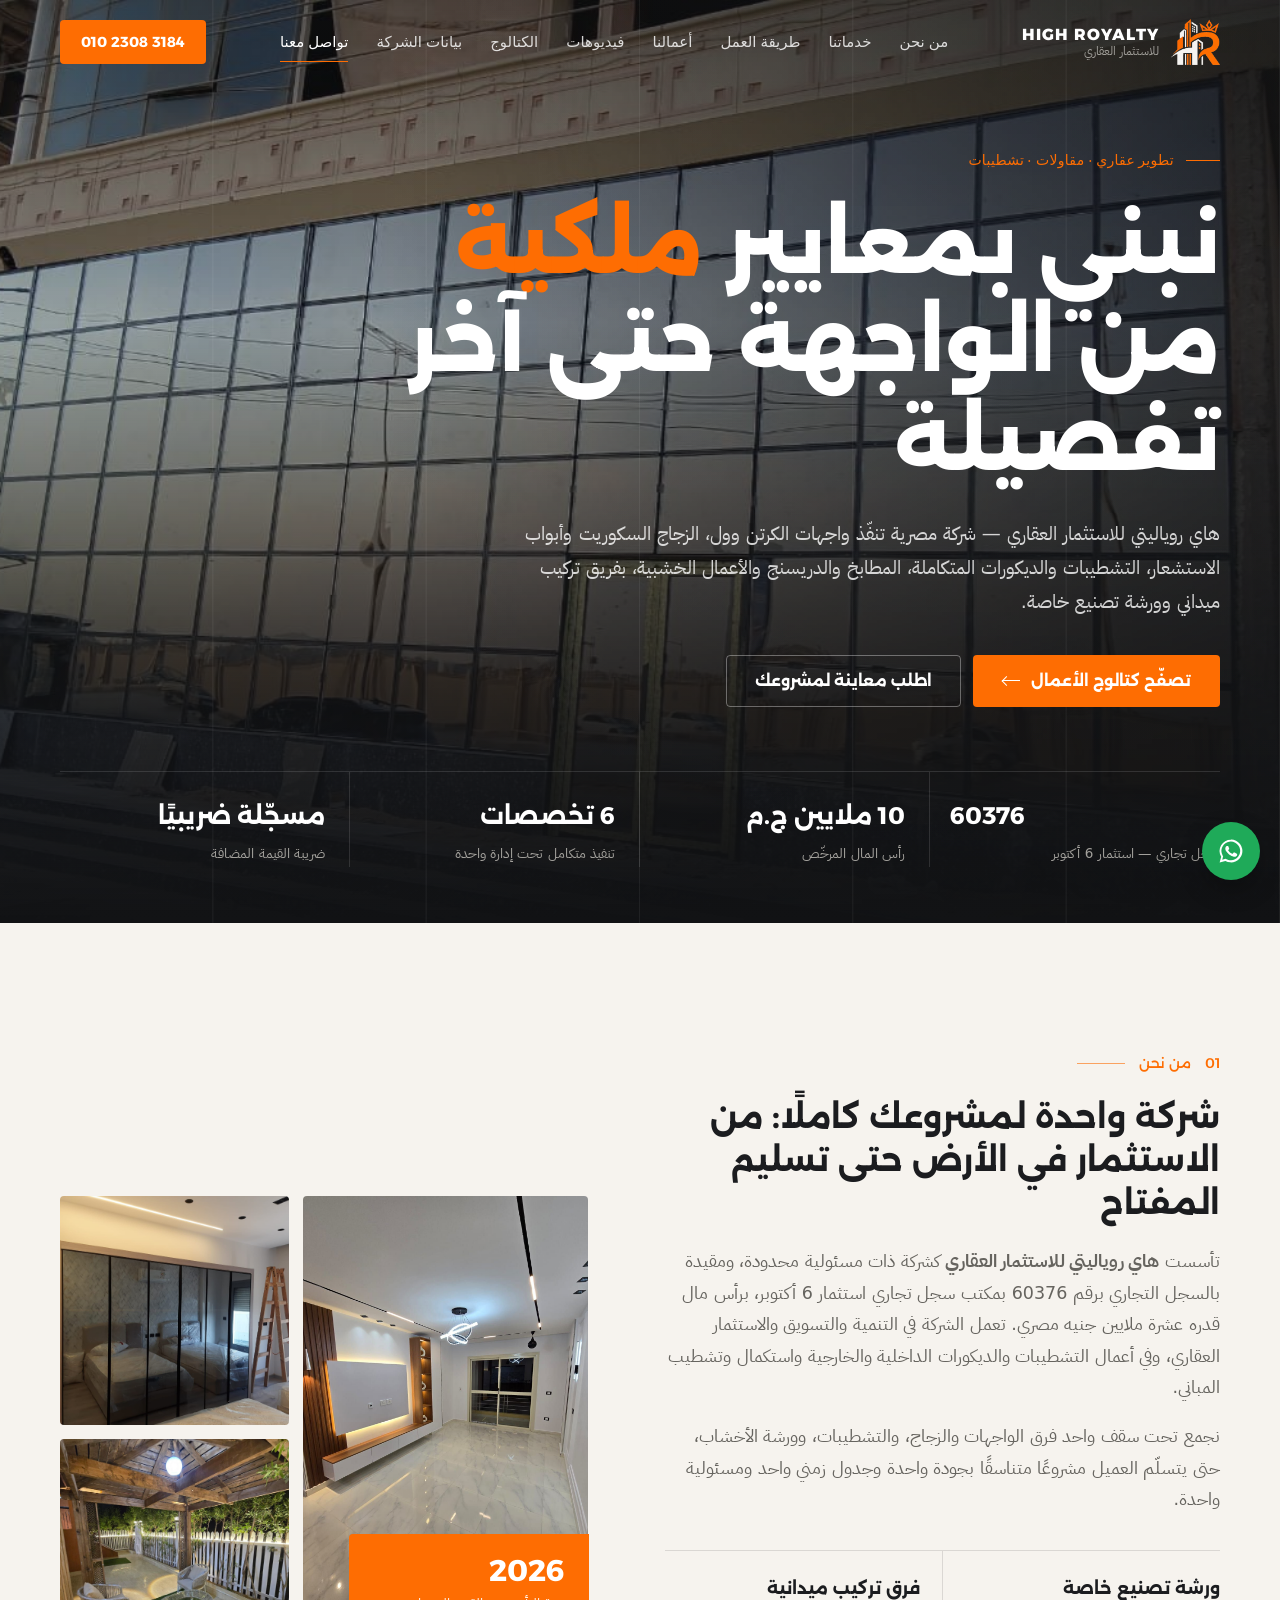
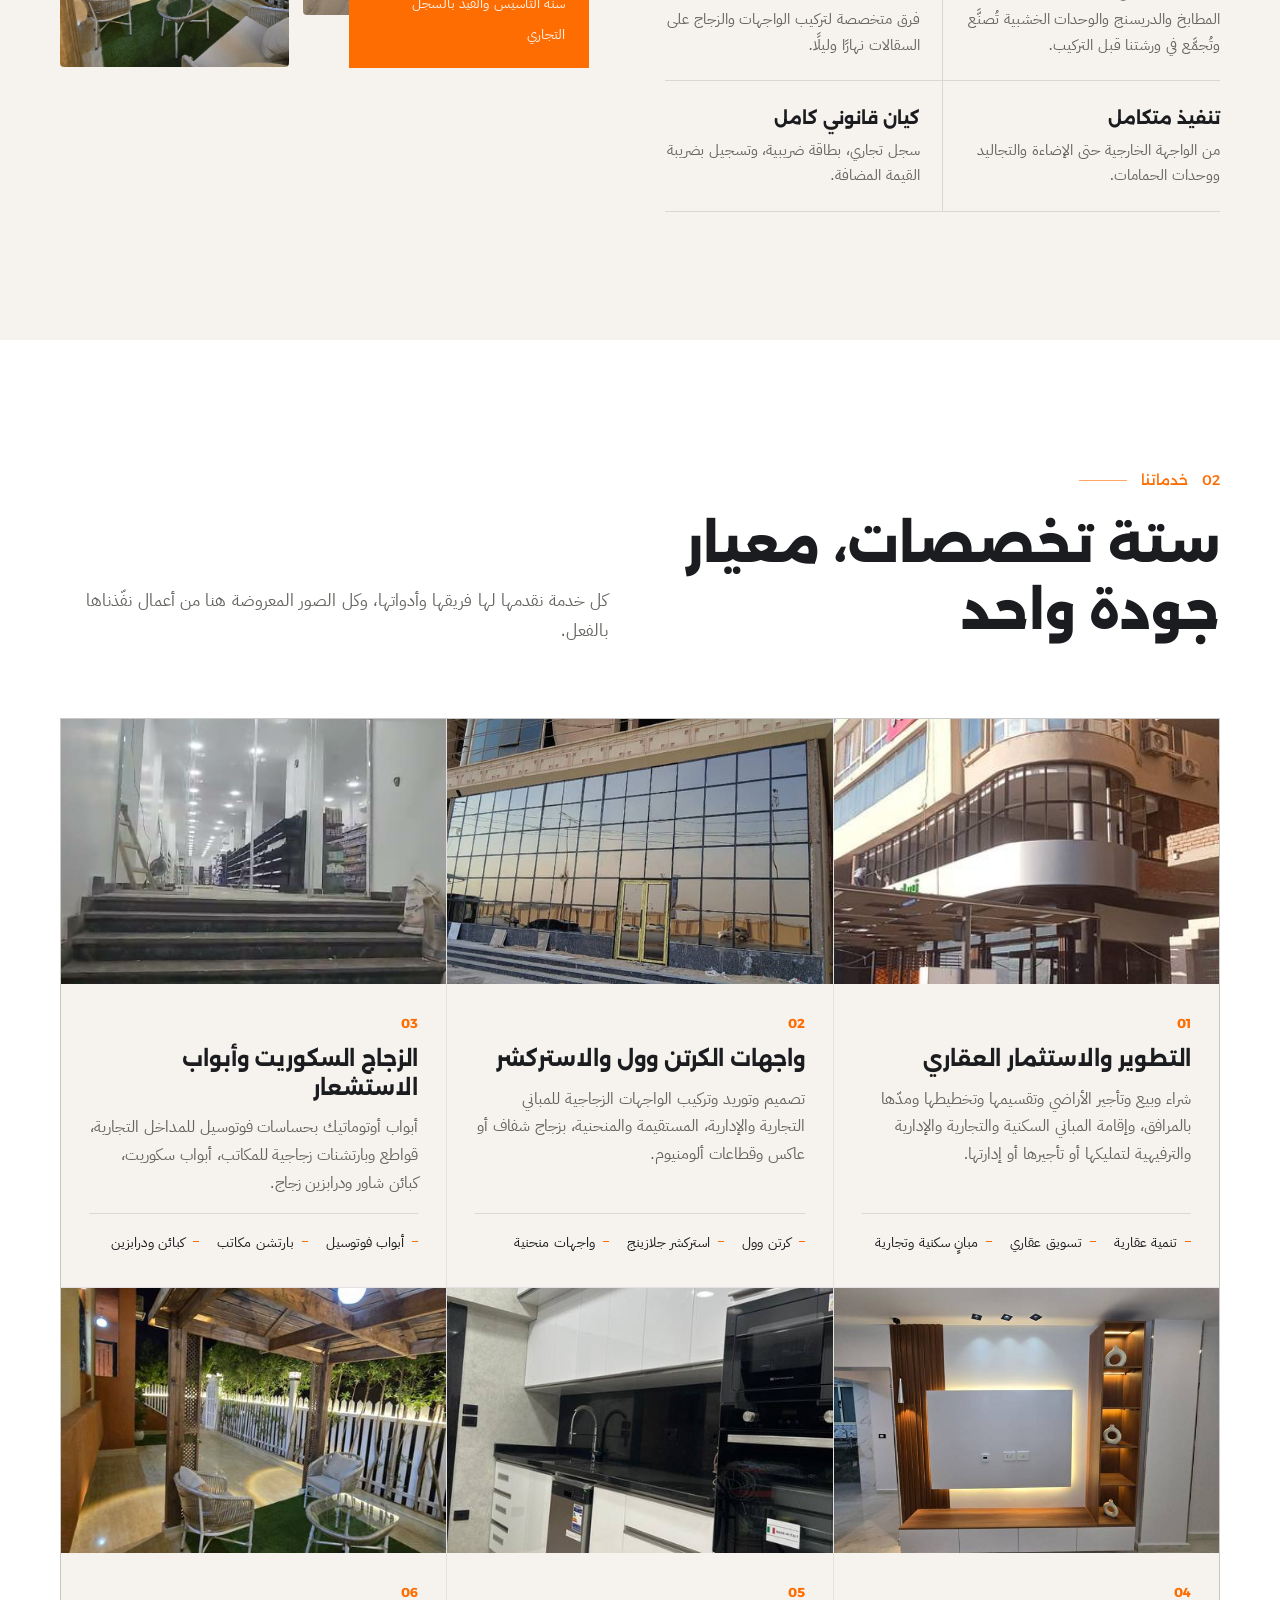
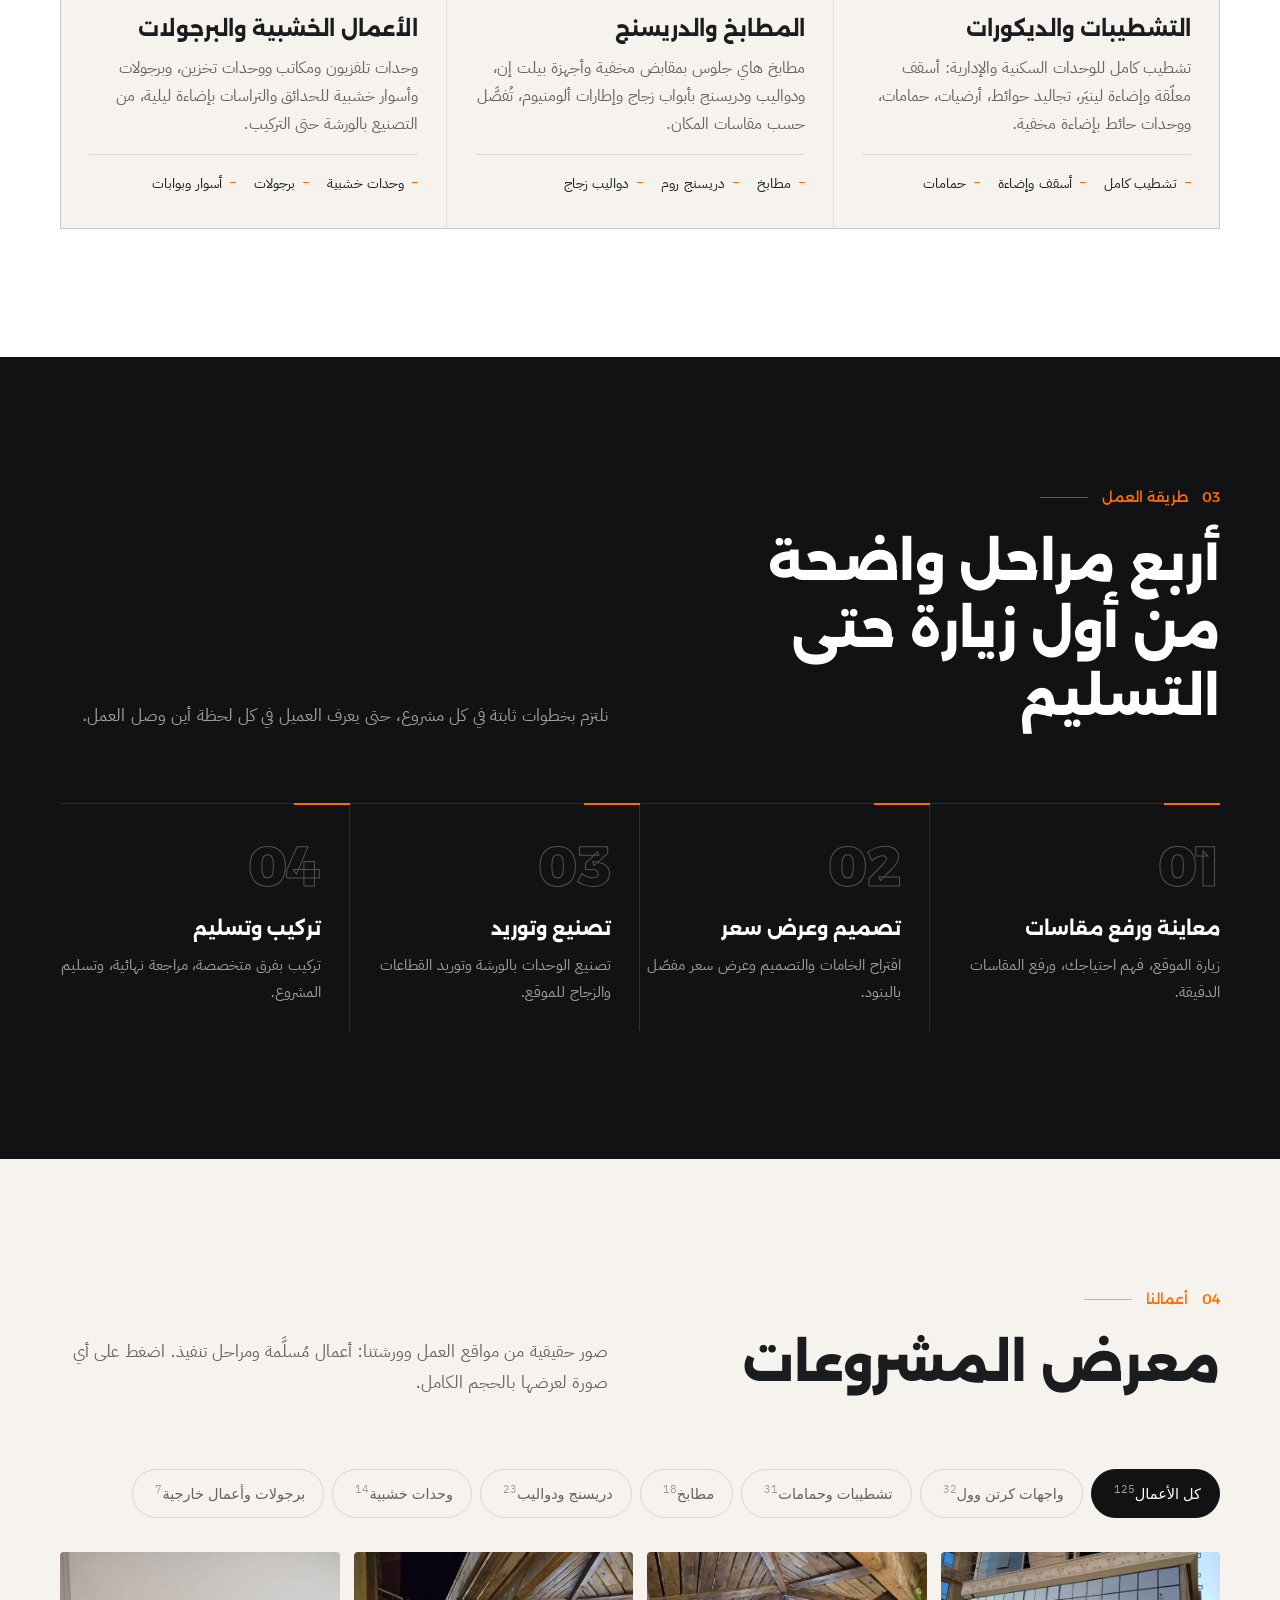
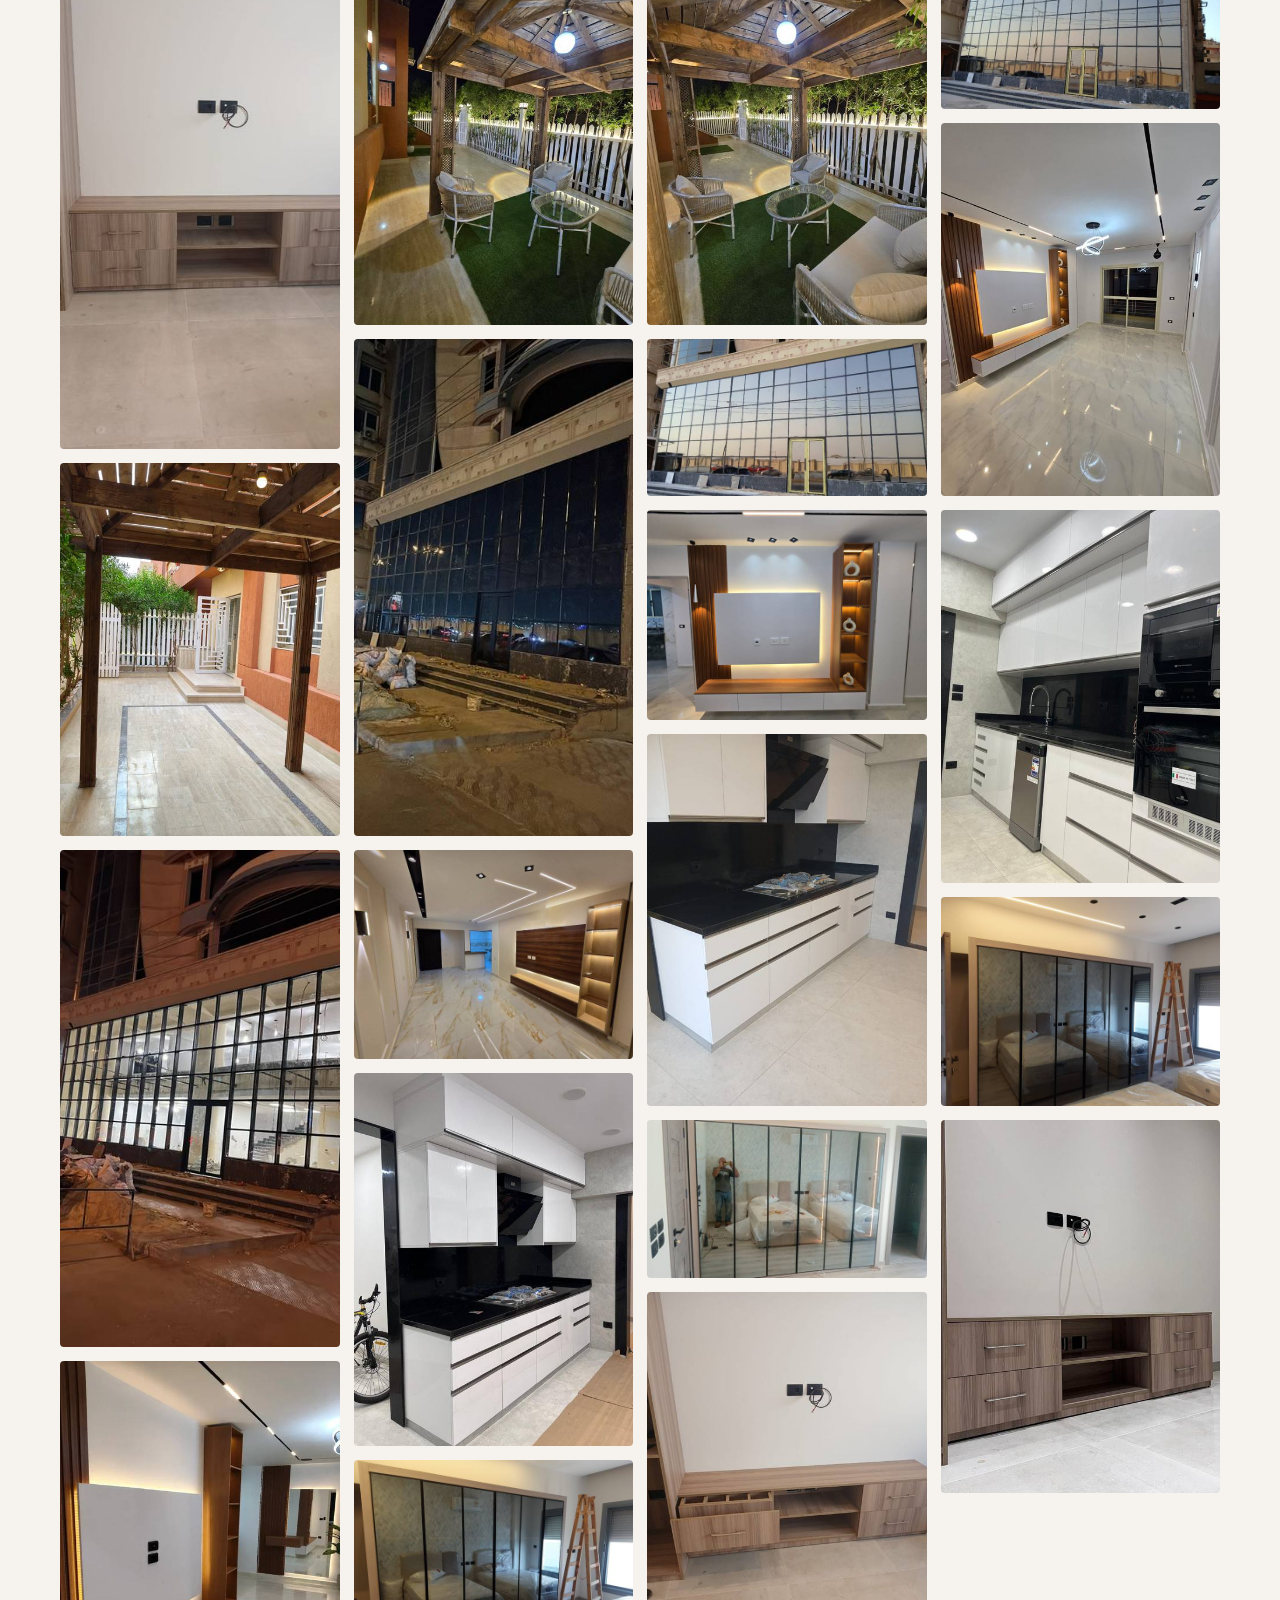
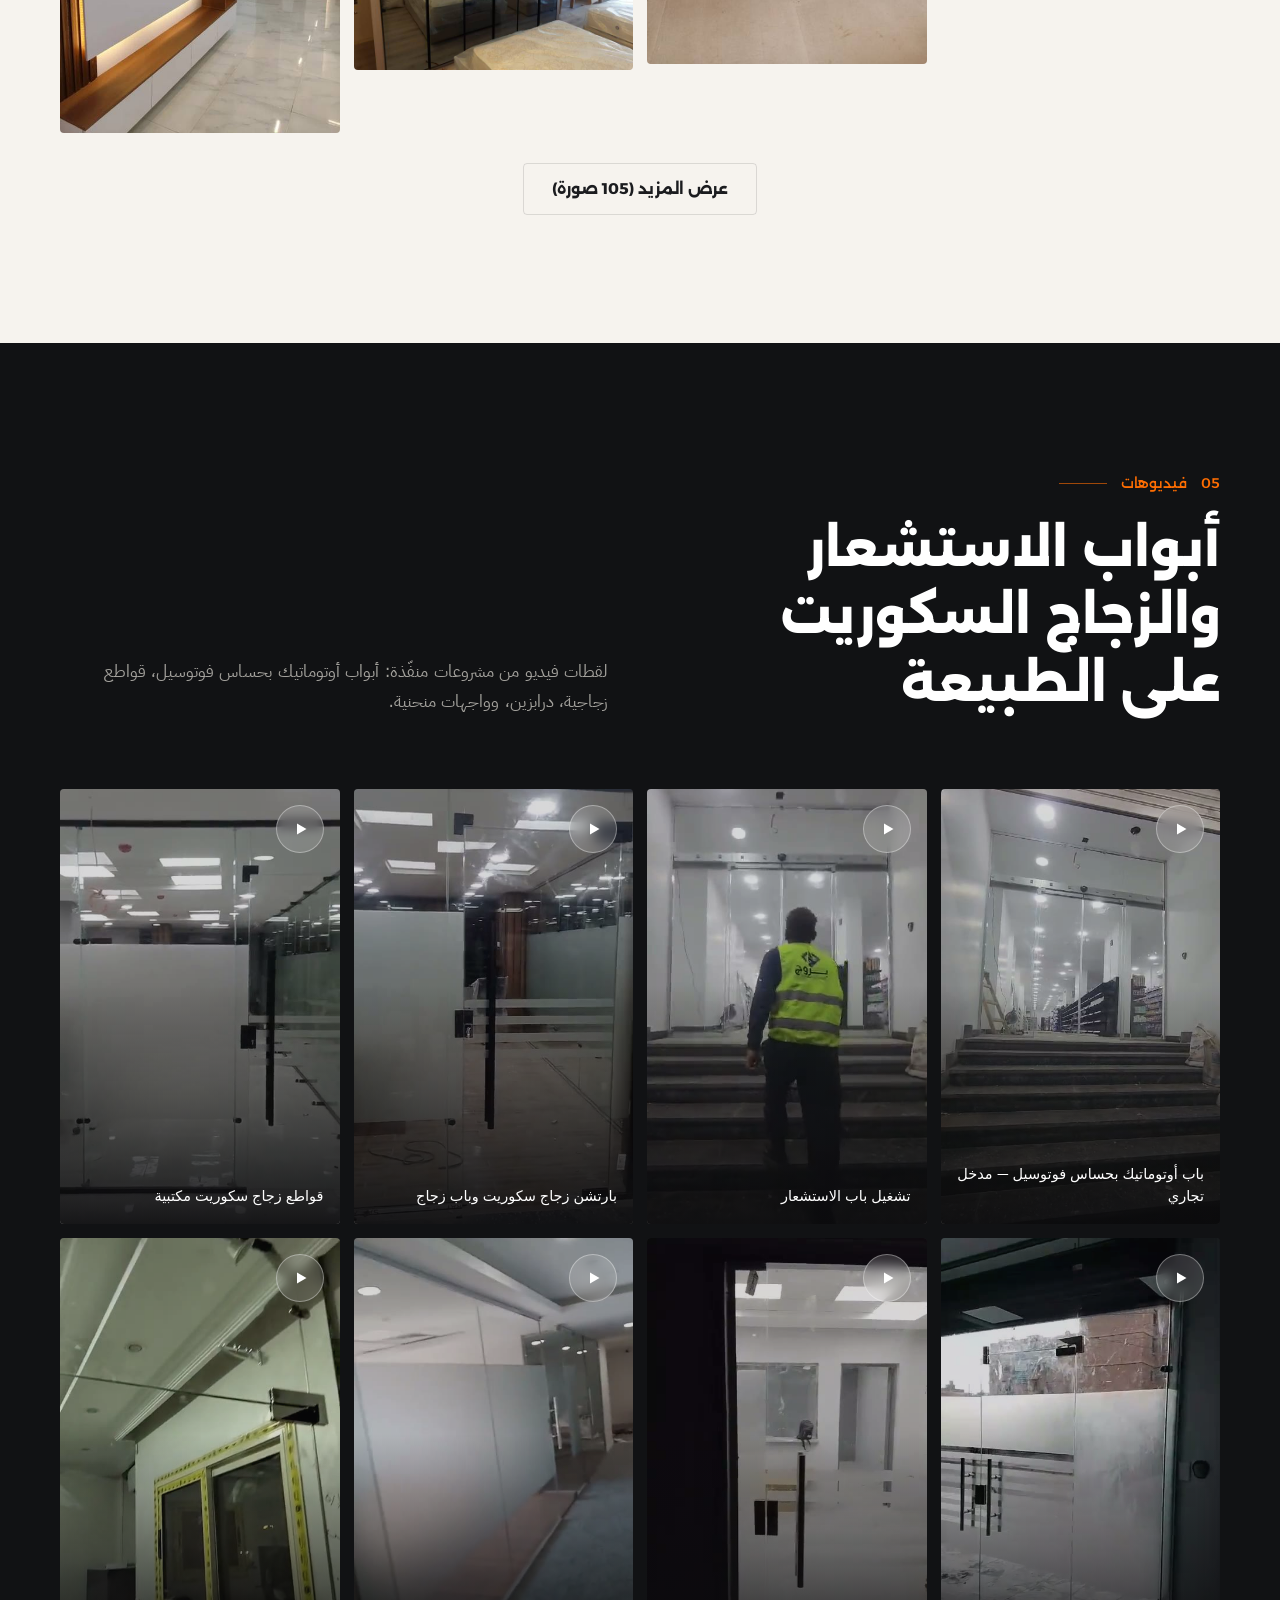
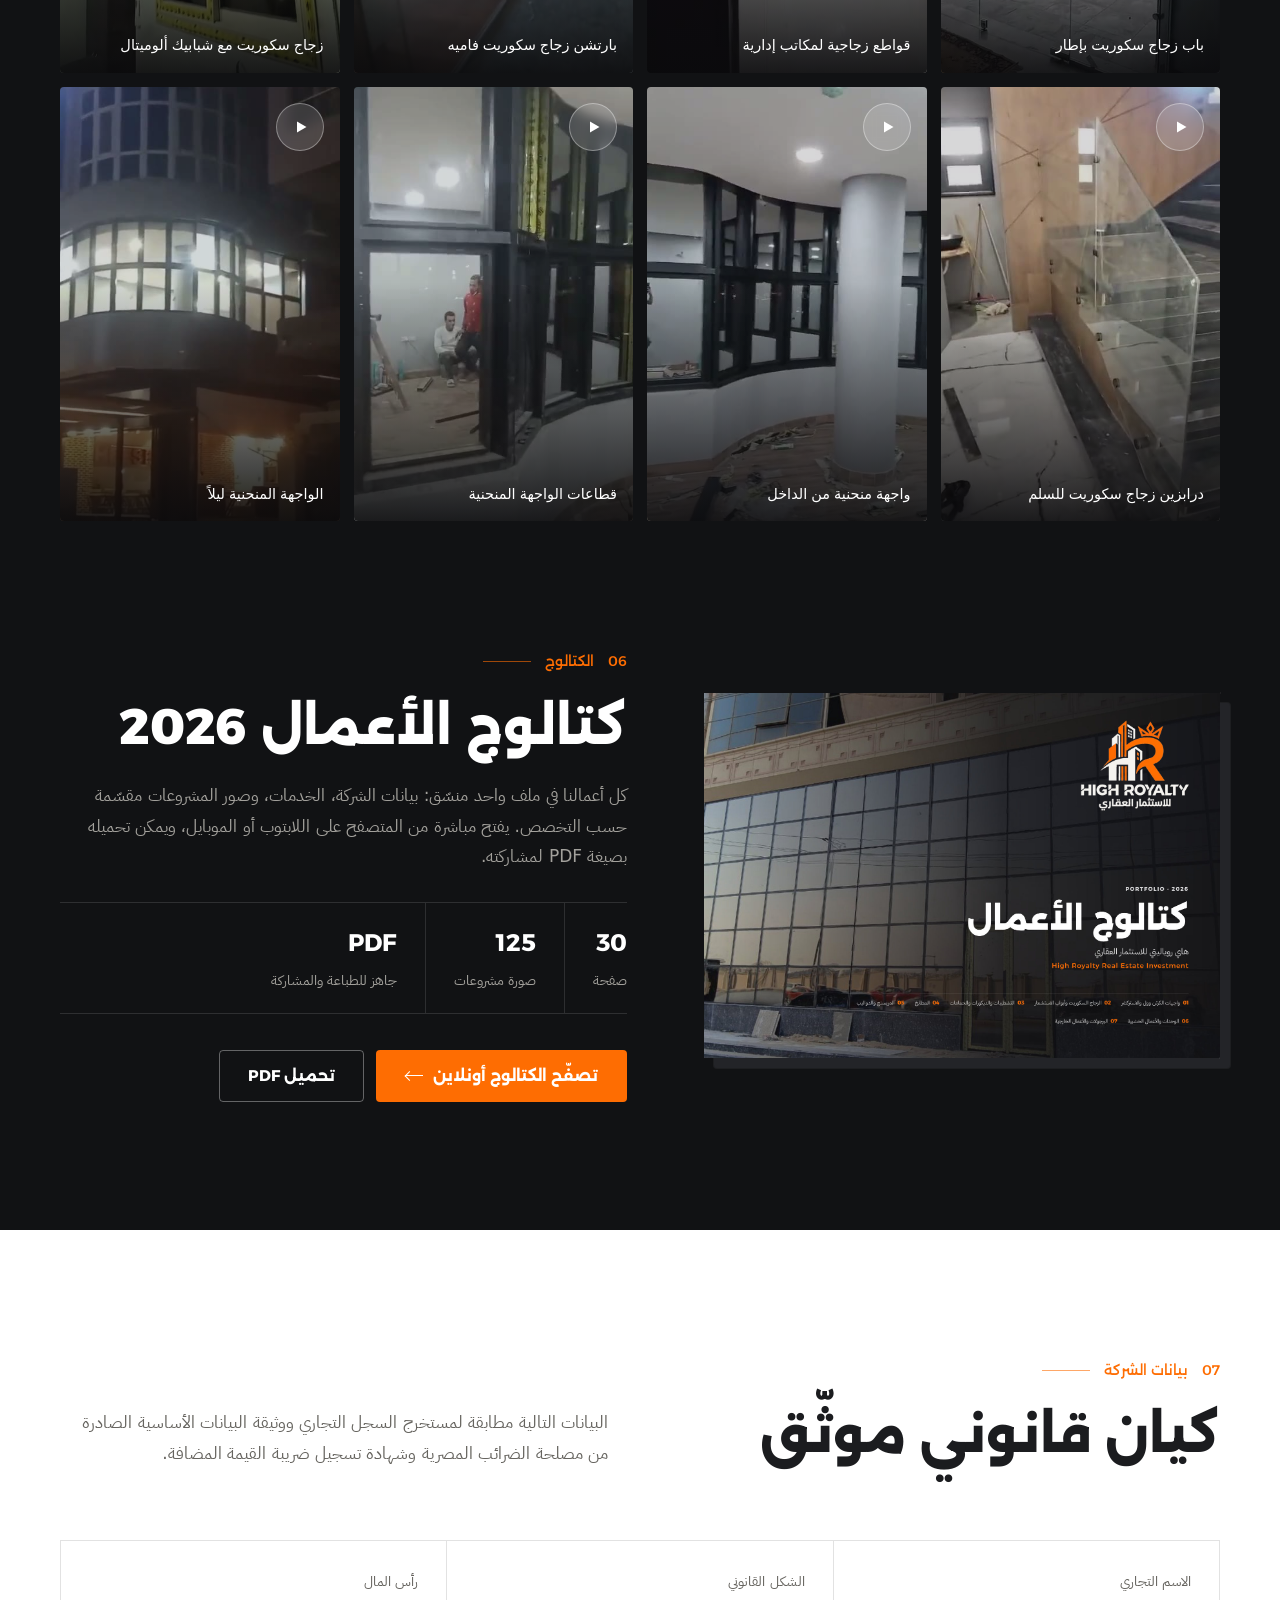
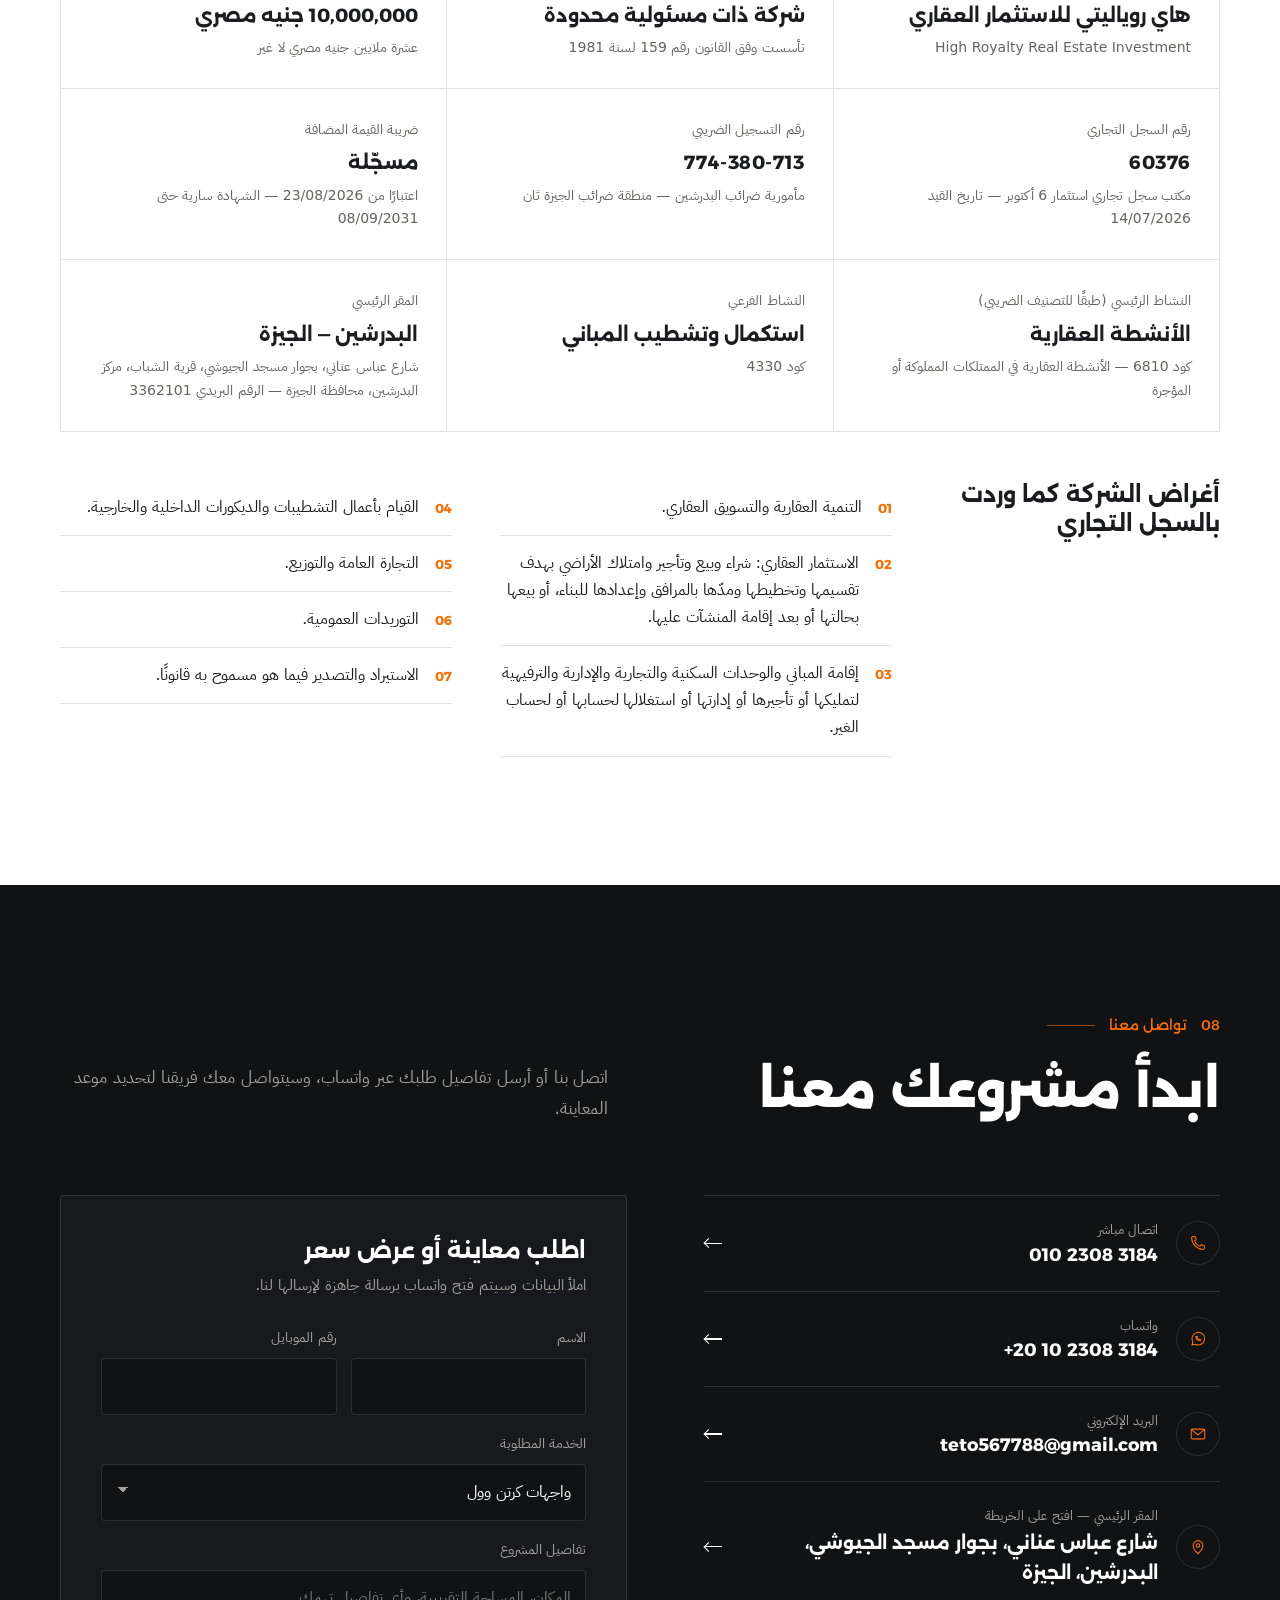
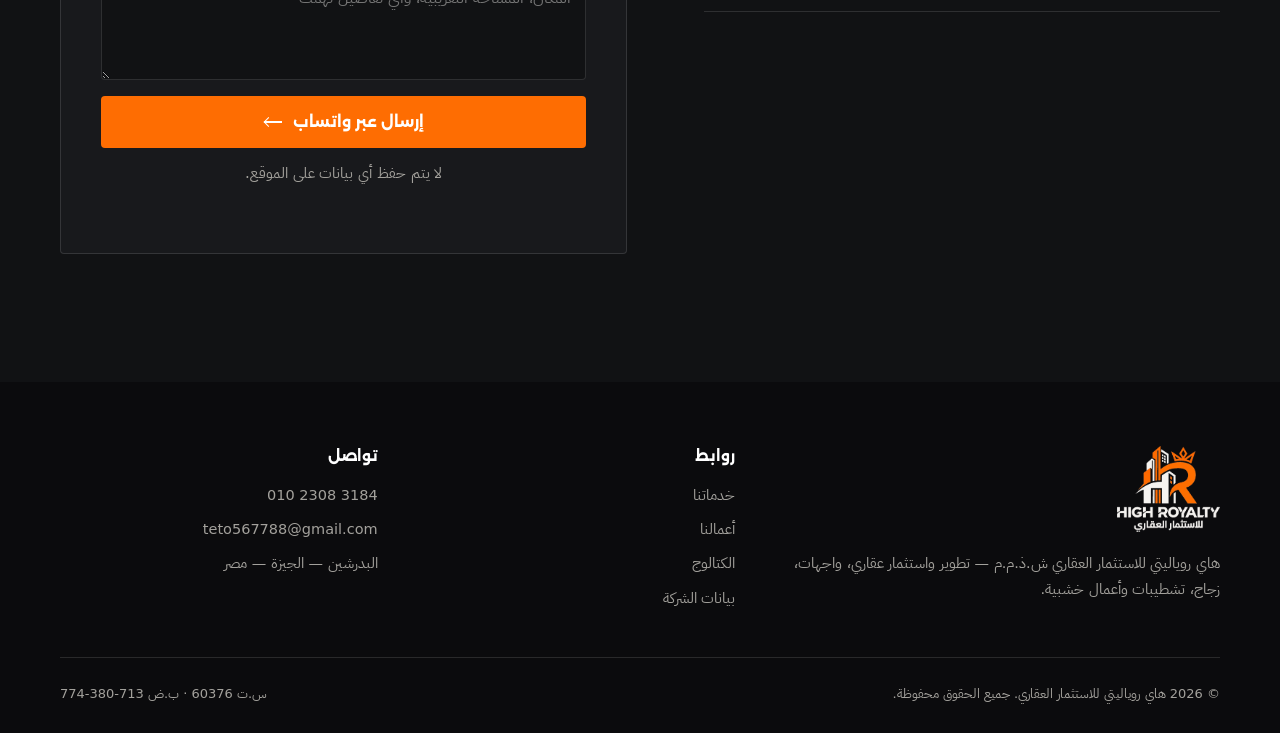
==== index.html @ 20a2eaff "Launch High Royalty website and 2026 portfolio catalog Arabic RTL company site with services, projec" ====
<!doctype html>
<html lang="ar" dir="rtl">
<head>
<meta charset="utf-8">
<meta name="viewport" content="width=device-width, initial-scale=1, viewport-fit=cover">
<title>هاي روياليتي للاستثمار العقاري | High Royalty Real Estate Investment</title>
<meta name="description" content="هاي روياليتي للاستثمار العقاري — شركة مصرية ذات مسئولية محدودة للتطوير والاستثمار العقاري، واجهات الكرتن وول، الزجاج السكوريت وأبواب الاستشعار، التشطيبات والديكورات، المطابخ والدريسنج والأعمال الخشبية. البدرشين – الجيزة.">
<meta name="theme-color" content="#111214">
<meta property="og:type" content="website">
<meta property="og:locale" content="ar_EG">
<meta property="og:title" content="هاي روياليتي للاستثمار العقاري — High Royalty">
<meta property="og:description" content="تطوير واستثمار عقاري، واجهات كرتن وول، زجاج سكوريت وأبواب استشعار، تشطيبات متكاملة وأعمال خشبية.">
<meta property="og:image" content="assets/img/facades-01.jpg">
<link rel="icon" type="image/png" href="assets/favicon.png">
<link rel="apple-touch-icon" href="assets/icon-512.png">
<link rel="preload" href="assets/fonts/alexandria-arabic-800.woff2" as="font" type="font/woff2" crossorigin>
<link rel="preload" href="assets/fonts/ibm-plex-sans-arabic-arabic-400.woff2" as="font" type="font/woff2" crossorigin>
<link rel="preload" href="assets/img/facades-01.jpg" as="image">
<link rel="stylesheet" href="assets/css/style.css">
<script type="application/ld+json">
{"@context":"https://schema.org","@type":"GeneralContractor","name":"هاي روياليتي للاستثمار العقاري","alternateName":"High Royalty Real Estate Investment","legalName":"هاي روياليتي للاستثمار العقاري ش.ذ.م.م","logo":"assets/logo.png","image":"assets/img/facades-01.jpg","telephone":"+201023083184","email":"teto567788@gmail.com","taxID":"774-380-713","address":{"@type":"PostalAddress","streetAddress":"شارع عباس عناني، بجوار مسجد الجيوشي، قرية الشباب","addressLocality":"البدرشين","addressRegion":"الجيزة","postalCode":"3362101","addressCountry":"EG"}}
</script>
</head>
<body>

<header class="header" id="header">
  <div class="wrap">
    <a href="#top" class="brand" aria-label="هاي روياليتي — الرئيسية">
      <img src="assets/mark-light.png" alt="شعار هاي روياليتي" width="675" height="629">
      <span class="brand-txt"><b>HIGH ROYALTY</b><small>للاستثمار العقاري</small></span>
    </a>
    <nav class="nav" id="nav" aria-label="القائمة الرئيسية">
      <a href="#about">من نحن</a>
      <a href="#services">خدماتنا</a>
      <a href="#process">طريقة العمل</a>
      <a href="#projects">أعمالنا</a>
      <a href="#videos">فيديوهات</a>
      <a href="#catalog">الكتالوج</a>
      <a href="#company">بيانات الشركة</a>
      <a href="#contact">تواصل معنا</a>
    </nav>
    <div class="head-cta">
      <a class="btn btn-primary btn-call" href="tel:+201023083184"><span class="ltr">010 2308 3184</span></a>
      <button class="menu-btn" id="menuBtn" aria-label="فتح القائمة" aria-expanded="false" aria-controls="nav"><span></span><span></span><span></span></button>
    </div>
  </div>
</header>

<main id="top">

<!-- HERO -->
<section class="hero">
  <div class="hero-media"><img src="assets/img/facades-01.jpg" alt="واجهة كرتن وول لمبنى تجاري من تنفيذ هاي روياليتي" fetchpriority="high"></div>
  <div class="hero-grid" aria-hidden="true"></div>
  <div class="wrap hero-inner">
    <div class="eyebrow">تطوير عقاري · مقاولات · تشطيبات</div>
    <h1>نبني بمعايير <em>ملكية</em> من الواجهة حتى آخر تفصيلة</h1>
    <p class="hero-lead">هاي روياليتي للاستثمار العقاري — شركة مصرية تنفّذ واجهات الكرتن وول، الزجاج السكوريت وأبواب الاستشعار، التشطيبات والديكورات المتكاملة، المطابخ والدريسنج والأعمال الخشبية، بفريق تركيب ميداني وورشة تصنيع خاصة.</p>
    <div class="hero-actions">
      <a class="btn btn-primary" href="#catalog">تصفّح كتالوج الأعمال <span class="arrow"></span></a>
      <a class="btn btn-ghost" href="#contact">اطلب معاينة لمشروعك</a>
    </div>
    <div class="hero-facts">
      <div><b class="ltr">60376</b><span>سجل تجاري — استثمار 6 أكتوبر</span></div>
      <div><b>10 ملايين ج.م</b><span>رأس المال المرخّص</span></div>
      <div><b>6 تخصصات</b><span>تنفيذ متكامل تحت إدارة واحدة</span></div>
      <div><b>مسجّلة ضريبيًا</b><span>ضريبة القيمة المضافة</span></div>
    </div>
  </div>
</section>

<!-- ABOUT -->
<section class="sec" id="about">
  <div class="wrap about">
    <div class="about-text rv">
      <div class="sec-num"><i>01</i> من نحن</div>
      <h2 class="sr">من نحن</h2>
      <h3>شركة واحدة لمشروعك كاملًا: من الاستثمار في الأرض حتى تسليم المفتاح</h3>
      <p>تأسست <b>هاي روياليتي للاستثمار العقاري</b> كشركة ذات مسئولية محدودة، ومقيدة بالسجل التجاري برقم <span class="ltr">60376</span> بمكتب سجل تجاري استثمار 6 أكتوبر، برأس مال قدره عشرة ملايين جنيه مصري. تعمل الشركة في التنمية والتسويق والاستثمار العقاري، وفي أعمال التشطيبات والديكورات الداخلية والخارجية واستكمال وتشطيب المباني.</p>
      <p>نجمع تحت سقف واحد فرق الواجهات والزجاج، والتشطيبات، وورشة الأخشاب، حتى يتسلّم العميل مشروعًا متناسقًا بجودة واحدة وجدول زمني واحد ومسئولية واحدة.</p>
      <ul class="pillars">
        <li><b>ورشة تصنيع خاصة</b><span>المطابخ والدريسنج والوحدات الخشبية تُصنَّع وتُجمَّع في ورشتنا قبل التركيب.</span></li>
        <li><b>فرق تركيب ميدانية</b><span>فرق متخصصة لتركيب الواجهات والزجاج على السقالات نهارًا وليلًا.</span></li>
        <li><b>تنفيذ متكامل</b><span>من الواجهة الخارجية حتى الإضاءة والتجاليد ووحدات الحمامات.</span></li>
        <li><b>كيان قانوني كامل</b><span>سجل تجاري، بطاقة ضريبية، وتسجيل بضريبة القيمة المضافة.</span></li>
      </ul>
    </div>
    <div class="about-media rv rv-d2">
      <figure class="m1"><img src="assets/img/finishing-01.jpg" alt="صالة بتشطيب كامل وإضاءة مخفية" loading="lazy"></figure>
      <figure class="m2"><img src="assets/img/dressing-01.jpg" alt="دولاب بأبواب زجاج" loading="lazy"></figure>
      <figure class="m3"><img src="assets/img/outdoor-01.jpg" alt="برجولة خشبية بجلسة خارجية" loading="lazy"></figure>
      <div class="about-badge"><b>2026</b><span>سنة التأسيس والقيد بالسجل التجاري</span></div>
    </div>
  </div>
</section>

<!-- SERVICES -->
<section class="sec sec-white" id="services">
  <div class="wrap">
    <div class="sec-head rv">
      <div><div class="sec-num"><i>02</i> خدماتنا</div><h2>ستة تخصصات، معيار جودة واحد</h2></div>
      <p>كل خدمة نقدمها لها فريقها وأدواتها، وكل الصور المعروضة هنا من أعمال نفّذناها بالفعل.</p>
    </div>
    <div class="services">
      <article class="svc rv">
        <div class="svc-img"><img src="assets/thumbs/facades-08.jpg" alt="مبنى تجاري" loading="lazy"></div>
        <div class="svc-body"><div class="svc-n">01</div><h3>التطوير والاستثمار العقاري</h3>
          <p>شراء وبيع وتأجير الأراضي وتقسيمها وتخطيطها ومدّها بالمرافق، وإقامة المباني السكنية والتجارية والإدارية والترفيهية لتمليكها أو تأجيرها أو إدارتها.</p>
          <ul><li>تنمية عقارية</li><li>تسويق عقاري</li><li>مبانٍ سكنية وتجارية</li></ul></div>
      </article>
      <article class="svc rv rv-d1">
        <div class="svc-img"><img src="assets/thumbs/facades-01.jpg" alt="واجهة كرتن وول" loading="lazy"></div>
        <div class="svc-body"><div class="svc-n">02</div><h3>واجهات الكرتن وول والاستركشر</h3>
          <p>تصميم وتوريد وتركيب الواجهات الزجاجية للمباني التجارية والإدارية، المستقيمة والمنحنية، بزجاج شفاف أو عاكس وقطاعات ألومنيوم.</p>
          <ul><li>كرتن وول</li><li>استركشر جلازينج</li><li>واجهات منحنية</li></ul></div>
      </article>
      <article class="svc rv rv-d2">
        <div class="svc-img"><img src="assets/video/v01.jpg" alt="باب أوتوماتيك بحساس" loading="lazy"></div>
        <div class="svc-body"><div class="svc-n">03</div><h3>الزجاج السكوريت وأبواب الاستشعار</h3>
          <p>أبواب أوتوماتيك بحساسات فوتوسيل للمداخل التجارية، قواطع وبارتشنات زجاجية للمكاتب، أبواب سكوريت، كبائن شاور ودرابزين زجاج.</p>
          <ul><li>أبواب فوتوسيل</li><li>بارتشن مكاتب</li><li>كبائن ودرابزين</li></ul></div>
      </article>
      <article class="svc rv">
        <div class="svc-img"><img src="assets/thumbs/finishing-02.jpg" alt="تشطيب داخلي" loading="lazy"></div>
        <div class="svc-body"><div class="svc-n">04</div><h3>التشطيبات والديكورات</h3>
          <p>تشطيب كامل للوحدات السكنية والإدارية: أسقف معلّقة وإضاءة لينيَر، تجاليد حوائط، أرضيات، حمامات، ووحدات حائط بإضاءة مخفية.</p>
          <ul><li>تشطيب كامل</li><li>أسقف وإضاءة</li><li>حمامات</li></ul></div>
      </article>
      <article class="svc rv rv-d1">
        <div class="svc-img"><img src="assets/thumbs/kitchens-01.jpg" alt="مطبخ" loading="lazy"></div>
        <div class="svc-body"><div class="svc-n">05</div><h3>المطابخ والدريسنج</h3>
          <p>مطابخ هاي جلوس بمقابض مخفية وأجهزة بيلت إن، ودواليب ودريسنج بأبواب زجاج وإطارات ألومنيوم، تُفصَّل حسب مقاسات المكان.</p>
          <ul><li>مطابخ</li><li>دريسنج روم</li><li>دواليب زجاج</li></ul></div>
      </article>
      <article class="svc rv rv-d2">
        <div class="svc-img"><img src="assets/thumbs/outdoor-02.jpg" alt="برجولة خشبية" loading="lazy"></div>
        <div class="svc-body"><div class="svc-n">06</div><h3>الأعمال الخشبية والبرجولات</h3>
          <p>وحدات تلفزيون ومكاتب ووحدات تخزين، وبرجولات وأسوار خشبية للحدائق والتراسات بإضاءة ليلية، من التصنيع بالورشة حتى التركيب.</p>
          <ul><li>وحدات خشبية</li><li>برجولات</li><li>أسوار وبوابات</li></ul></div>
      </article>
    </div>
  </div>
</section>

<!-- PROCESS -->
<section class="sec sec-dark" id="process">
  <div class="wrap">
    <div class="sec-head rv">
      <div><div class="sec-num"><i>03</i> طريقة العمل</div><h2>أربع مراحل واضحة من أول زيارة حتى التسليم</h2></div>
      <p>نلتزم بخطوات ثابتة في كل مشروع، حتى يعرف العميل في كل لحظة أين وصل العمل.</p>
    </div>
    <div class="steps rv">
      <div class="step"><div class="step-n">01</div><h3>معاينة ورفع مقاسات</h3><p>زيارة الموقع، فهم احتياجك، ورفع المقاسات الدقيقة.</p></div>
      <div class="step"><div class="step-n">02</div><h3>تصميم وعرض سعر</h3><p>اقتراح الخامات والتصميم وعرض سعر مفصّل بالبنود.</p></div>
      <div class="step"><div class="step-n">03</div><h3>تصنيع وتوريد</h3><p>تصنيع الوحدات بالورشة وتوريد القطاعات والزجاج للموقع.</p></div>
      <div class="step"><div class="step-n">04</div><h3>تركيب وتسليم</h3><p>تركيب بفرق متخصصة، مراجعة نهائية، وتسليم المشروع.</p></div>
    </div>
  </div>
</section>

<!-- PROJECTS -->
<section class="sec" id="projects">
  <div class="wrap">
    <div class="sec-head rv">
      <div><div class="sec-num"><i>04</i> أعمالنا</div><h2>معرض المشروعات</h2></div>
      <p>صور حقيقية من مواقع العمل وورشتنا: أعمال مُسلَّمة ومراحل تنفيذ. اضغط على أي صورة لعرضها بالحجم الكامل.</p>
    </div>
    <div class="filters" id="filters" role="toolbar" aria-label="تصفية الأعمال"></div>
    <div class="grid" id="grid"></div>
    <div class="more-wrap"><button class="btn btn-line" id="moreBtn">عرض المزيد من الأعمال</button></div>
  </div>
</section>

<!-- VIDEOS -->
<section class="sec sec-dark" id="videos">
  <div class="wrap">
    <div class="sec-head rv">
      <div><div class="sec-num"><i>05</i> فيديوهات</div><h2>أبواب الاستشعار والزجاج السكوريت على الطبيعة</h2></div>
      <p>لقطات فيديو من مشروعات منفّذة: أبواب أوتوماتيك بحساس فوتوسيل، قواطع زجاجية، درابزين، وواجهات منحنية.</p>
    </div>
    <div class="vids" id="vids"></div>
  </div>
</section>

<!-- CATALOG -->
<section class="sec sec-dark" id="catalog" style="padding-top:0">
  <div class="wrap catalog">
    <div class="cat-cover rv">
      <a href="catalog/index.html" class="book" aria-label="فتح الكتالوج"><img src="catalog/pages/p01.jpg" alt="غلاف كتالوج أعمال هاي روياليتي" loading="lazy"></a>
      <div class="stack" aria-hidden="true"></div>
    </div>
    <div class="cat-text rv rv-d1">
      <div class="sec-num"><i>06</i> الكتالوج</div>
      <h2>كتالوج الأعمال 2026</h2>
      <p>كل أعمالنا في ملف واحد منسّق: بيانات الشركة، الخدمات، وصور المشروعات مقسّمة حسب التخصص. يفتح مباشرة من المتصفح على اللابتوب أو الموبايل، ويمكن تحميله بصيغة PDF لمشاركته.</p>
      <div class="cat-meta">
        <div><b id="catPages">—</b><span>صفحة</span></div>
        <div><b>125</b><span>صورة مشروعات</span></div>
        <div><b>PDF</b><span>جاهز للطباعة والمشاركة</span></div>
      </div>
      <div class="cat-actions">
        <a class="btn btn-primary" href="catalog/index.html">تصفّح الكتالوج أونلاين <span class="arrow"></span></a>
        <a class="btn btn-ghost" href="catalog/High-Royalty-Catalog-2026.pdf" download>تحميل PDF</a>
      </div>
    </div>
  </div>
</section>

<!-- COMPANY DATA -->
<section class="sec sec-white" id="company">
  <div class="wrap">
    <div class="sec-head rv">
      <div><div class="sec-num"><i>07</i> بيانات الشركة</div><h2>كيان قانوني موثّق</h2></div>
      <p>البيانات التالية مطابقة لمستخرج السجل التجاري ووثيقة البيانات الأساسية الصادرة من مصلحة الضرائب المصرية وشهادة تسجيل ضريبة القيمة المضافة.</p>
    </div>
    <div class="creds rv">
      <div class="cred"><small>الاسم التجاري</small><b>هاي روياليتي للاستثمار العقاري</b><span class="ltr" style="display:block;text-align:right">High Royalty Real Estate Investment</span></div>
      <div class="cred"><small>الشكل القانوني</small><b>شركة ذات مسئولية محدودة</b><span>تأسست وفق القانون رقم 159 لسنة 1981</span></div>
      <div class="cred"><small>رأس المال</small><b>10,000,000 جنيه مصري</b><span>عشرة ملايين جنيه مصري لا غير</span></div>
      <div class="cred"><small>رقم السجل التجاري</small><b class="num">60376</b><span>مكتب سجل تجاري استثمار 6 أكتوبر — تاريخ القيد 14/07/2026</span></div>
      <div class="cred"><small>رقم التسجيل الضريبي</small><b class="num">774-380-713</b><span>مأمورية ضرائب البدرشين — منطقة ضرائب الجيزة ثان</span></div>
      <div class="cred"><small>ضريبة القيمة المضافة</small><b>مسجّلة</b><span>اعتبارًا من 23/08/2026 — الشهادة سارية حتى 08/09/2031</span></div>
      <div class="cred"><small>النشاط الرئيسي (طبقًا للتصنيف الضريبي)</small><b>الأنشطة العقارية</b><span>كود 6810 — الأنشطة العقارية في الممتلكات المملوكة أو المؤجرة</span></div>
      <div class="cred"><small>النشاط الفرعي</small><b>استكمال وتشطيب المباني</b><span>كود 4330</span></div>
      <div class="cred"><small>المقر الرئيسي</small><b>البدرشين — الجيزة</b><span>شارع عباس عناني، بجوار مسجد الجيوشي، قرية الشباب، مركز البدرشين، محافظة الجيزة — الرقم البريدي 3362101</span></div>
    </div>
    <div class="activities rv">
      <div><h3>أغراض الشركة كما وردت بالسجل التجاري</h3></div>
      <ol>
        <li>التنمية العقارية والتسويق العقاري.</li>
        <li>الاستثمار العقاري: شراء وبيع وتأجير وامتلاك الأراضي بهدف تقسيمها وتخطيطها ومدّها بالمرافق وإعدادها للبناء، أو بيعها بحالتها أو بعد إقامة المنشآت عليها.</li>
        <li>إقامة المباني والوحدات السكنية والتجارية والإدارية والترفيهية لتمليكها أو تأجيرها أو إدارتها أو استغلالها لحسابها أو لحساب الغير.</li>
        <li>القيام بأعمال التشطيبات والديكورات الداخلية والخارجية.</li>
        <li>التجارة العامة والتوزيع.</li>
        <li>التوريدات العمومية.</li>
        <li>الاستيراد والتصدير فيما هو مسموح به قانونًا.</li>
      </ol>
    </div>
  </div>
</section>

<!-- CONTACT -->
<section class="sec sec-dark" id="contact">
  <div class="wrap">
    <div class="sec-head rv">
      <div><div class="sec-num"><i>08</i> تواصل معنا</div><h2>ابدأ مشروعك معنا</h2></div>
      <p>اتصل بنا أو أرسل تفاصيل طلبك عبر واتساب، وسيتواصل معك فريقنا لتحديد موعد المعاينة.</p>
    </div>
    <div class="contact">
      <ul class="c-list rv">
        <li><a href="tel:+201023083184"><span class="c-ic"><svg viewBox="0 0 24 24" fill="none" stroke="currentColor" stroke-width="1.4"><path d="M5 3.5h3.2l1.6 4.2-2.1 1.4a11 11 0 0 0 7.2 7.2l1.4-2.1 4.2 1.6V19a1.6 1.6 0 0 1-1.7 1.6A16.5 16.5 0 0 1 3.4 5.2 1.6 1.6 0 0 1 5 3.5Z"/></svg></span><span><small>اتصال مباشر</small><b class="num">010 2308 3184</b></span><span class="arrow"></span></a></li>
        <li><a href="https://wa.me/201023083184" target="_blank" rel="noopener"><span class="c-ic"><svg viewBox="0 0 24 24" fill="none" stroke="currentColor" stroke-width="1.4"><path d="M4 20l1.2-4A8.5 8.5 0 1 1 8.4 19L4 20Z"/><path d="M9 8.6c.2 2.9 2.6 5.4 5.6 5.8l1.1-1.3-1.8-.9-.8.7a4 4 0 0 1-2.1-2.1l.7-.8-.9-1.8L9 8.6Z" stroke-linejoin="round"/></svg></span><span><small>واتساب</small><b class="num">+20 10 2308 3184</b></span><span class="arrow"></span></a></li>
        <li><a href="mailto:teto567788@gmail.com"><span class="c-ic"><svg viewBox="0 0 24 24" fill="none" stroke="currentColor" stroke-width="1.4"><rect x="3" y="5.5" width="18" height="13" rx="1.5"/><path d="m3.5 6.5 8.5 6.5 8.5-6.5"/></svg></span><span><small>البريد الإلكتروني</small><b class="num">teto567788@gmail.com</b></span><span class="arrow"></span></a></li>
        <li><a href="https://www.google.com/maps/search/?api=1&amp;query=%D9%85%D8%B3%D8%AC%D8%AF%20%D8%A7%D9%84%D8%AC%D9%8A%D9%88%D8%B4%D9%8A%20%D8%A7%D9%84%D8%A8%D8%AF%D8%B1%D8%B4%D9%8A%D9%86%20%D8%A7%D9%84%D8%AC%D9%8A%D8%B2%D8%A9" target="_blank" rel="noopener"><span class="c-ic"><svg viewBox="0 0 24 24" fill="none" stroke="currentColor" stroke-width="1.4"><path d="M12 21s-6.5-6.1-6.5-11a6.5 6.5 0 0 1 13 0c0 4.9-6.5 11-6.5 11Z"/><circle cx="12" cy="10" r="2.3"/></svg></span><span><small>المقر الرئيسي — افتح على الخريطة</small><b>شارع عباس عناني، بجوار مسجد الجيوشي، البدرشين، الجيزة</b></span><span class="arrow"></span></a></li>
      </ul>
      <form class="form rv rv-d1" id="waForm" novalidate>
        <h3>اطلب معاينة أو عرض سعر</h3>
        <p>املأ البيانات وسيتم فتح واتساب برسالة جاهزة لإرسالها لنا.</p>
        <div class="f-row">
          <div class="field"><label for="fName">الاسم</label><input id="fName" name="name" autocomplete="name" required></div>
          <div class="field"><label for="fPhone">رقم الموبايل</label><input id="fPhone" name="phone" type="tel" inputmode="tel" autocomplete="tel" dir="ltr" style="text-align:right"></div>
        </div>
        <div class="field"><label for="fService">الخدمة المطلوبة</label>
          <select id="fService" name="service">
            <option>واجهات كرتن وول</option><option>زجاج سكوريت وأبواب استشعار</option><option>تشطيبات وديكورات</option><option>مطابخ ودريسنج</option><option>أعمال خشبية وبرجولات</option><option>استثمار وتطوير عقاري</option>
          </select></div>
        <div class="field"><label for="fMsg">تفاصيل المشروع</label><textarea id="fMsg" name="msg" placeholder="المكان، المساحة التقريبية، وأي تفاصيل تهمك"></textarea></div>
        <button class="btn btn-primary" type="submit">إرسال عبر واتساب <span class="arrow"></span></button>
        <p class="form-note" id="formNote">لا يتم حفظ أي بيانات على الموقع.</p>
      </form>
    </div>
  </div>
</section>
</main>

<footer class="footer">
  <div class="wrap">
    <div class="f-top">
      <div><img src="assets/logo-light.png" alt="هاي روياليتي للاستثمار العقاري" width="1133" height="943" loading="lazy">
        <p>هاي روياليتي للاستثمار العقاري ش.ذ.م.م — تطوير واستثمار عقاري، واجهات، زجاج، تشطيبات وأعمال خشبية.</p></div>
      <div><h4>روابط</h4><ul><li><a href="#services">خدماتنا</a></li><li><a href="#projects">أعمالنا</a></li><li><a href="catalog/index.html">الكتالوج</a></li><li><a href="#company">بيانات الشركة</a></li></ul></div>
      <div><h4>تواصل</h4><ul><li><a href="tel:+201023083184" class="ltr">010 2308 3184</a></li><li><a href="mailto:teto567788@gmail.com" class="ltr">teto567788@gmail.com</a></li><li>البدرشين — الجيزة — مصر</li></ul></div>
    </div>
    <div class="f-bot"><span>© <span id="yr">2026</span> هاي روياليتي للاستثمار العقاري. جميع الحقوق محفوظة.</span><span>س.ت <span class="ltr">60376</span> · ب.ض <span class="ltr">774-380-713</span></span></div>
  </div>
</footer>

<a class="wa-float" href="https://wa.me/201023083184" target="_blank" rel="noopener" aria-label="تواصل عبر واتساب">
  <svg viewBox="0 0 32 32" fill="currentColor"><path d="M16 3a13 13 0 0 0-11.2 19.6L3 29l6.6-1.7A13 13 0 1 0 16 3Zm0 23.7c-2 0-4-.6-5.7-1.6l-.4-.2-3.9 1 1-3.8-.3-.4A10.7 10.7 0 1 1 16 26.7Zm5.9-8c-.3-.2-1.9-1-2.2-1-.3-.1-.5-.2-.7.1l-1 1.3c-.2.2-.4.2-.7.1a8.8 8.8 0 0 1-4.4-3.8c-.3-.6.3-.5 1-1.7.1-.2 0-.4 0-.6l-1-2.4c-.3-.6-.5-.5-.7-.5h-.6c-.2 0-.6.1-.9.4-.3.4-1.2 1.1-1.2 2.7s1.2 3.2 1.4 3.4c.2.2 2.3 3.6 5.7 5 2.1.9 3 1 4 .8.7-.1 1.9-.8 2.2-1.5.3-.8.3-1.4.2-1.5l-.6-.3Z"/></svg>
</a>

<!-- lightbox -->
<div class="lb" id="lb" role="dialog" aria-modal="true" aria-label="عرض الصورة">
  <div class="lb-top">
    <span class="lb-count" id="lbCount"></span>
    <span class="lb-cap" id="lbCap"></span>
    <button class="icon-btn" id="lbClose" aria-label="إغلاق"><svg viewBox="0 0 24 24" fill="none" stroke="currentColor" stroke-width="1.5"><path d="M6 6l12 12M18 6 6 18"/></svg></button>
  </div>
  <div class="lb-stage" id="lbStage">
    <button class="icon-btn lb-prev" id="lbPrev" aria-label="السابقة"><svg viewBox="0 0 24 24" fill="none" stroke="currentColor" stroke-width="1.5"><path d="m9 5 7 7-7 7"/></svg></button>
    <img id="lbImg" alt="">
    <button class="icon-btn lb-next" id="lbNext" aria-label="التالية"><svg viewBox="0 0 24 24" fill="none" stroke="currentColor" stroke-width="1.5"><path d="m15 5-7 7 7 7"/></svg></button>
  </div>
</div>
<div class="vm" id="vm" role="dialog" aria-modal="true" aria-label="تشغيل الفيديو">
  <button class="icon-btn" id="vmClose" aria-label="إغلاق"><svg viewBox="0 0 24 24" fill="none" stroke="currentColor" stroke-width="1.5"><path d="M6 6l12 12M18 6 6 18"/></svg></button>
  <video id="vmVideo" controls playsinline preload="none"></video>
</div>

<script src="assets/js/data.js"></script>
<script src="catalog/pages/pages.js"></script>
<script src="assets/js/main.js"></script>
</body>
</html>
---- assets/css/style.css ----
/* High Royalty — main stylesheet */
@font-face{font-family:"Plex";src:url(../fonts/ibm-plex-sans-arabic-arabic-400.woff2) format("woff2");font-weight:400;font-display:swap;unicode-range:U+0600-06FF,U+0750-077F,U+0870-08FF,U+FB50-FDFF,U+FE70-FEFF,U+200C-200E}
@font-face{font-family:"Plex";src:url(../fonts/ibm-plex-sans-arabic-arabic-500.woff2) format("woff2");font-weight:500;font-display:swap;unicode-range:U+0600-06FF,U+0750-077F,U+0870-08FF,U+FB50-FDFF,U+FE70-FEFF,U+200C-200E}
@font-face{font-family:"Plex";src:url(../fonts/ibm-plex-sans-arabic-arabic-700.woff2) format("woff2");font-weight:700;font-display:swap;unicode-range:U+0600-06FF,U+0750-077F,U+0870-08FF,U+FB50-FDFF,U+FE70-FEFF,U+200C-200E}
@font-face{font-family:"Plex";src:url(../fonts/ibm-plex-sans-arabic-latin-400.woff2) format("woff2");font-weight:400 500;font-display:swap;unicode-range:U+0000-00FF,U+2000-206F}
@font-face{font-family:"Plex";src:url(../fonts/ibm-plex-sans-arabic-latin-700.woff2) format("woff2");font-weight:700;font-display:swap;unicode-range:U+0000-00FF,U+2000-206F}
@font-face{font-family:"Alex";src:url(../fonts/alexandria-arabic-500.woff2) format("woff2");font-weight:500;font-display:swap;unicode-range:U+0600-06FF,U+0750-077F,U+0870-08FF,U+FB50-FDFF,U+FE70-FEFF}
@font-face{font-family:"Alex";src:url(../fonts/alexandria-arabic-700.woff2) format("woff2");font-weight:700;font-display:swap;unicode-range:U+0600-06FF,U+0750-077F,U+0870-08FF,U+FB50-FDFF,U+FE70-FEFF}
@font-face{font-family:"Alex";src:url(../fonts/alexandria-arabic-800.woff2) format("woff2");font-weight:800;font-display:swap;unicode-range:U+0600-06FF,U+0750-077F,U+0870-08FF,U+FB50-FDFF,U+FE70-FEFF}
@font-face{font-family:"Alex";src:url(../fonts/alexandria-latin-500.woff2) format("woff2");font-weight:500;font-display:swap;unicode-range:U+0000-00FF,U+2000-206F}
@font-face{font-family:"Alex";src:url(../fonts/alexandria-latin-700.woff2) format("woff2");font-weight:700;font-display:swap;unicode-range:U+0000-00FF,U+2000-206F}
@font-face{font-family:"Alex";src:url(../fonts/alexandria-latin-800.woff2) format("woff2");font-weight:800;font-display:swap;unicode-range:U+0000-00FF,U+2000-206F}

:root{
  --ink:#111214;--ink-2:#18191c;--ink-3:#232428;
  --paper:#f6f3ee;--paper-2:#ece7df;--white:#fff;
  --brand:#fe6d02;--brand-deep:#d95a00;--brand-soft:#fff1e6;
  --text:#1b1c1f;--muted:#66645f;--muted-dark:#a3a19c;
  --line:rgba(17,18,20,.12);--line-dark:rgba(255,255,255,.12);
  --radius:4px;--max:1240px;--gutter:clamp(16px,4vw,40px);
  --head:"Alex","Plex",system-ui,sans-serif;--body:"Plex",system-ui,"Segoe UI",Tahoma,sans-serif;
  --ease:cubic-bezier(.2,.7,.2,1);
}
*,*::before,*::after{box-sizing:border-box}
html{scroll-behavior:smooth;scroll-padding-top:84px;-webkit-text-size-adjust:100%}
body{margin:0;font-family:var(--body);font-size:17px;line-height:1.8;color:var(--text);background:var(--paper);overflow-x:hidden;-webkit-font-smoothing:antialiased}
img,video{max-width:100%;display:block}
a{color:inherit;text-decoration:none}
button{font:inherit;cursor:pointer;color:inherit}
h1,h2,h3,h4{font-family:var(--head);line-height:1.35;margin:0;font-weight:700;letter-spacing:0}
p{margin:0 0 1em}
.ltr{direction:ltr;unicode-bidi:isolate;display:inline-block}
.wrap{max-width:var(--max);margin-inline:auto;padding-inline:var(--gutter)}
.sr{position:absolute;width:1px;height:1px;overflow:hidden;clip:rect(0 0 0 0);white-space:nowrap}
:focus-visible{outline:2px solid var(--brand);outline-offset:3px}

/* buttons */
.btn{display:inline-flex;align-items:center;justify-content:center;gap:.7em;min-height:52px;padding:0 28px;border-radius:var(--radius);font-family:var(--head);font-weight:700;font-size:15.5px;border:1px solid transparent;transition:background .25s,color .25s,border-color .25s,transform .25s var(--ease)}
.btn svg{width:18px;height:18px;flex:none}
.btn-primary{background:var(--brand);color:#fff}
.btn-primary:hover{background:var(--brand-deep)}
.btn-ghost{border-color:rgba(255,255,255,.35);color:#fff}
.btn-ghost:hover{border-color:#fff;background:rgba(255,255,255,.06)}
.btn-dark{background:var(--ink);color:#fff}
.btn-dark:hover{background:var(--ink-3)}
.btn-line{border-color:var(--line);color:var(--text);background:transparent}
.btn-line:hover{border-color:var(--text)}
.arrow{display:inline-block;width:18px;height:1.5px;background:currentColor;position:relative;transition:width .25s var(--ease);flex:none}
.arrow::before{content:"";position:absolute;left:1px;top:50%;width:7px;height:7px;border-left:1.5px solid currentColor;border-bottom:1.5px solid currentColor;transform:translateY(-50%) rotate(45deg)}
.btn:hover .arrow{width:26px}

/* header */
.header{position:fixed;inset-inline:0;top:0;z-index:50;transition:background .35s,box-shadow .35s,height .35s}
.header .wrap{display:flex;align-items:center;justify-content:space-between;height:84px;gap:24px;transition:height .35s}
.header.scrolled{background:rgba(17,18,20,.94);backdrop-filter:saturate(140%) blur(10px);-webkit-backdrop-filter:saturate(140%) blur(10px);box-shadow:0 1px 0 var(--line-dark)}
.header.scrolled .wrap{height:68px}
.brand{display:flex;align-items:center;gap:12px;color:#fff;flex:none}
.brand img{height:46px;width:auto;transition:height .35s}
.header.scrolled .brand img{height:38px}
.brand-txt{display:flex;flex-direction:column;line-height:1.2}
.brand-txt b{font-family:var(--head);font-weight:800;font-size:16px;letter-spacing:.06em;direction:ltr}
.brand-txt small{font-size:12px;color:var(--muted-dark)}
.nav{display:flex;align-items:center;gap:4px}
.nav a{color:rgba(255,255,255,.82);font-size:15px;font-weight:500;padding:8px 12px;position:relative;transition:color .2s}
.nav a::after{content:"";position:absolute;inset-inline:12px;bottom:2px;height:1px;background:var(--brand);transform:scaleX(0);transition:transform .3s var(--ease)}
.nav a:hover,.nav a.active{color:#fff}
.nav a:hover::after,.nav a.active::after{transform:scaleX(1)}
.head-cta{display:flex;align-items:center;gap:10px}
.head-cta .btn{min-height:44px;padding:0 20px;font-size:14.5px}
.menu-btn{display:none;width:46px;height:46px;border:1px solid var(--line-dark);background:transparent;border-radius:var(--radius);position:relative}
.menu-btn span{position:absolute;inset-inline:12px;height:1.5px;background:#fff;transition:transform .3s,opacity .3s}
.menu-btn span:nth-child(1){top:16px}.menu-btn span:nth-child(2){top:22px}.menu-btn span:nth-child(3){top:28px}
.menu-open .menu-btn span:nth-child(1){transform:translateY(6px) rotate(45deg)}
.menu-open .menu-btn span:nth-child(2){opacity:0}
.menu-open .menu-btn span:nth-child(3){transform:translateY(-6px) rotate(-45deg)}

/* hero */
.hero{position:relative;min-height:min(100vh,980px);min-height:min(100svh,980px);display:flex;align-items:flex-end;color:#fff;background:var(--ink);overflow:hidden}
.hero-media{position:absolute;inset:0}
.hero-media img{width:100%;height:100%;object-fit:cover;transform:scale(1.06);animation:heroZoom 14s var(--ease) forwards}
@keyframes heroZoom{to{transform:scale(1)}}
.hero-media::after{content:"";position:absolute;inset:0;background:linear-gradient(180deg,rgba(17,18,20,.55) 0%,rgba(17,18,20,.25) 35%,rgba(17,18,20,.85) 78%,var(--ink) 100%),linear-gradient(270deg,rgba(17,18,20,.7),rgba(17,18,20,0) 70%)}
.hero-grid{position:absolute;inset:0;pointer-events:none;background-image:linear-gradient(to left,rgba(255,255,255,.06) 1px,transparent 1px);background-size:calc(100%/6) 100%}
.hero-inner{position:relative;width:100%;padding-top:140px;padding-bottom:56px}
.eyebrow{display:inline-flex;align-items:center;gap:12px;font-size:14px;font-weight:500;color:var(--brand);letter-spacing:.02em;margin-bottom:22px}
.eyebrow::before{content:"";width:34px;height:1px;background:currentColor}
.hero h1{font-size:clamp(36px,6.4vw,82px);font-weight:800;line-height:1.2;max-width:15ch}
.hero h1 em{font-style:normal;color:var(--brand)}
.hero-lead{font-size:clamp(16px,1.6vw,19px);color:rgba(255,255,255,.8);max-width:58ch;margin:26px 0 36px}
.hero-actions{display:flex;flex-wrap:wrap;gap:12px}
.hero-facts{margin-top:64px;display:grid;grid-template-columns:repeat(4,1fr);border-top:1px solid var(--line-dark)}
.hero-facts div{padding:22px 0 0;padding-inline-end:20px}
.hero-facts div+div{padding-inline-start:24px;border-inline-start:1px solid var(--line-dark)}
.hero-facts b{display:block;font-family:var(--head);font-size:clamp(18px,2vw,24px);font-weight:700;color:#fff}
.hero-facts span{font-size:13.5px;color:var(--muted-dark)}

/* sections */
section{position:relative}
.sec{padding:clamp(72px,10vw,130px) 0}
.sec-dark{background:var(--ink);color:#fff}
.sec-white{background:var(--white)}
.sec-head{display:grid;grid-template-columns:minmax(0,1fr) minmax(0,1fr);gap:32px 64px;align-items:end;margin-bottom:clamp(40px,6vw,72px)}
.sec-num{display:flex;align-items:center;gap:14px;font-family:var(--head);font-size:14px;font-weight:500;color:var(--brand);margin-bottom:18px}
.sec-num i{font-style:normal;direction:ltr}
.sec-num::after{content:"";width:48px;height:1px;background:currentColor;opacity:.6}
.sec-head h2{font-size:clamp(30px,4vw,50px);font-weight:800}
.sec-head p{color:var(--muted);margin:0;max-width:52ch}
.sec-dark .sec-head p{color:var(--muted-dark)}

/* about */
.about{display:grid;grid-template-columns:1.05fr 1fr;gap:clamp(36px,6vw,90px);align-items:center}
.about-media{position:relative;display:grid;grid-template-columns:1.25fr 1fr;grid-template-rows:auto auto;gap:14px}
.about-media figure{margin:0;overflow:hidden;border-radius:var(--radius);background:var(--paper-2)}
.about-media img{width:100%;height:100%;object-fit:cover}
.about-media .m1{grid-row:1/3;aspect-ratio:3/4.4}
.about-media .m2{aspect-ratio:1}
.about-media .m3{aspect-ratio:1}
.about-badge{position:absolute;inset-inline-start:-1px;bottom:-1px;background:var(--brand);color:#fff;padding:20px 24px;max-width:240px;border-radius:0 var(--radius) 0 0}
[dir=rtl] .about-badge{border-radius:var(--radius) 0 0 0}
.about-badge b{display:block;font-family:var(--head);font-size:30px;line-height:1.1;direction:ltr;text-align:right}
.about-badge span{font-size:14px;opacity:.9}
.about-text h3{font-size:clamp(24px,2.6vw,32px);margin-bottom:22px}
.about-text>p{color:var(--muted);font-size:17.5px}
.pillars{list-style:none;padding:0;margin:34px 0 0;display:grid;grid-template-columns:1fr 1fr;gap:0;border-top:1px solid var(--line)}
.pillars li{padding:22px 0;border-bottom:1px solid var(--line)}
.pillars li:nth-child(odd){padding-inline-end:22px}
.pillars li:nth-child(even){padding-inline-start:22px;border-inline-start:1px solid var(--line)}
.pillars b{display:block;font-family:var(--head);font-size:17px;margin-bottom:4px}
.pillars span{font-size:15px;color:var(--muted);line-height:1.7;display:block}

/* services */
.services{display:grid;grid-template-columns:repeat(3,1fr);gap:1px;background:var(--line);border:1px solid var(--line)}
.svc{background:var(--paper);display:flex;flex-direction:column;transition:background .3s}
.svc:hover{background:var(--white)}
.svc-img{aspect-ratio:16/11;overflow:hidden;position:relative;background:var(--paper-2)}
.svc-img img{width:100%;height:100%;object-fit:cover;transition:transform 1s var(--ease)}
.svc:hover .svc-img img{transform:scale(1.05)}
.svc-body{padding:28px 28px 32px;display:flex;flex-direction:column;flex:1}
.svc-n{font-family:var(--head);font-size:13px;color:var(--brand);direction:ltr;text-align:right;margin-bottom:10px;font-weight:700}
.svc h3{font-size:21px;margin-bottom:12px}
.svc p{color:var(--muted);font-size:15.5px;line-height:1.8}
.svc ul{list-style:none;margin:auto 0 0;padding:16px 0 0;border-top:1px solid var(--line);display:flex;flex-wrap:wrap;gap:6px 18px}
.svc li{font-size:14px;color:var(--text);position:relative;padding-inline-start:14px}
.svc li::before{content:"";position:absolute;inset-inline-start:0;top:.8em;width:6px;height:1px;background:var(--brand)}

/* process */
.steps{display:grid;grid-template-columns:repeat(4,1fr);border-top:1px solid var(--line-dark)}
.step{padding:34px 28px 10px 0;position:relative}
.step+.step{padding-inline-start:28px;border-inline-start:1px solid var(--line-dark)}
.step:first-child{padding-inline-start:0}
.step-n{font-family:var(--head);font-size:56px;font-weight:800;line-height:1;color:transparent;-webkit-text-stroke:1px rgba(255,255,255,.28);direction:ltr;text-align:right;margin-bottom:22px}
.step h3{font-size:19px;margin-bottom:10px}
.step p{font-size:15px;color:var(--muted-dark);line-height:1.8}
.step::before{content:"";position:absolute;top:-1px;inset-inline-start:0;width:0;height:2px;background:var(--brand);transition:width .9s var(--ease)}
.step+.step::before{inset-inline-start:-1px}
.in .step::before,.step.in::before{width:56px}

/* gallery */
.filters{display:flex;flex-wrap:wrap;gap:8px;margin-bottom:34px}
.filters button{border:1px solid var(--line);background:transparent;padding:10px 18px;border-radius:999px;font-size:14.5px;font-weight:500;color:var(--muted);transition:all .25s;min-height:44px}
.filters button:hover{color:var(--text);border-color:var(--text)}
.filters button[aria-pressed=true]{background:var(--ink);border-color:var(--ink);color:#fff}
.filters button sup{font-size:11px;margin-inline-start:4px;opacity:.6;direction:ltr;display:inline-block}
.grid{columns:4 260px;column-gap:14px}
.tile{break-inside:avoid;margin:0 0 14px;position:relative;overflow:hidden;border-radius:var(--radius);background:var(--paper-2);cursor:zoom-in;display:block;width:100%;border:0;padding:0;text-align:inherit}
.tile img{width:100%;height:auto;transition:transform .9s var(--ease),opacity .5s;opacity:0}
.tile img.loaded{opacity:1}
.tile:hover img{transform:scale(1.04)}
.tile figcaption{position:absolute;inset-inline:0;bottom:0;padding:40px 16px 14px;background:linear-gradient(transparent,rgba(17,18,20,.82));color:#fff;font-size:14px;line-height:1.5;opacity:0;transform:translateY(8px);transition:all .35s var(--ease)}
.tile figcaption small{display:block;color:var(--brand);font-size:12px;margin-bottom:2px}
.tile:hover figcaption,.tile:focus-visible figcaption{opacity:1;transform:none}
.more-wrap{text-align:center;margin-top:30px}

/* lightbox */
.lb{position:fixed;inset:0;z-index:100;background:#0a0a0c;display:none;flex-direction:column}
.lb.open{display:flex}
.lb-top{display:flex;justify-content:space-between;align-items:center;padding:14px var(--gutter);color:#fff;gap:16px}
.lb-count{font-family:var(--head);font-size:14px;color:var(--muted-dark);direction:ltr}
.lb-cap{font-size:15px;flex:1;text-align:center;color:#fff;overflow:hidden;text-overflow:ellipsis;white-space:nowrap}
.icon-btn{width:46px;height:46px;border-radius:50%;border:1px solid var(--line-dark);background:rgba(255,255,255,.04);display:grid;place-items:center;color:#fff;transition:background .2s,border-color .2s;flex:none}
.icon-btn:hover{background:rgba(255,255,255,.12);border-color:rgba(255,255,255,.4)}
.icon-btn svg{width:20px;height:20px}
.lb-stage{flex:1;position:relative;display:flex;align-items:center;justify-content:center;min-height:0;padding:0 72px 24px;touch-action:pan-y}
.lb-stage img{max-width:100%;max-height:100%;object-fit:contain;border-radius:2px;user-select:none;-webkit-user-drag:none}
.lb-prev,.lb-next{position:absolute;top:50%;transform:translateY(-50%)}
.lb-prev{inset-inline-start:16px}.lb-next{inset-inline-end:16px}

/* videos */
.vids{display:grid;grid-template-columns:repeat(4,1fr);gap:14px}
.vid{position:relative;border:0;padding:0;background:var(--ink-3);border-radius:var(--radius);overflow:hidden;aspect-ratio:9/14;text-align:start;color:#fff}
.vid img{width:100%;height:100%;object-fit:cover;opacity:.82;transition:transform .9s var(--ease),opacity .4s}
.vid:hover img{transform:scale(1.05);opacity:1}
.vid::after{content:"";position:absolute;inset:0;background:linear-gradient(180deg,transparent 45%,rgba(10,10,12,.9))}
.vid-play{position:absolute;top:16px;inset-inline-start:16px;z-index:2;width:48px;height:48px;border-radius:50%;background:rgba(255,255,255,.14);backdrop-filter:blur(6px);-webkit-backdrop-filter:blur(6px);border:1px solid rgba(255,255,255,.35);display:grid;place-items:center;transition:background .25s}
.vid:hover .vid-play{background:var(--brand);border-color:var(--brand)}
.vid-play svg{width:16px;height:16px;margin-inline-start:-2px}
[dir=rtl] .vid-play svg{transform:none}
.vid-cap{position:absolute;inset-inline:16px;bottom:16px;z-index:2;font-size:14.5px;line-height:1.55;font-weight:500}
.vm{position:fixed;inset:0;z-index:110;background:#0a0a0c;display:none;align-items:center;justify-content:center;padding:70px 16px 24px}
.vm.open{display:flex}
.vm video{max-height:100%;max-width:min(100%,960px);border-radius:var(--radius);background:#000}
.vm .icon-btn{position:absolute;top:14px;inset-inline-end:16px}

/* catalog */
.catalog{display:grid;grid-template-columns:1fr 1.1fr;gap:clamp(36px,6vw,90px);align-items:center}
.cat-cover{position:relative;perspective:1600px}
.cat-cover .book{position:relative;border-radius:3px;overflow:hidden;box-shadow:0 40px 80px -30px rgba(0,0,0,.7),0 0 0 1px rgba(255,255,255,.06);transform:rotateY(-8deg) rotateX(2deg);transition:transform .8s var(--ease)}
[dir=rtl] .cat-cover .book{transform:rotateY(8deg) rotateX(2deg)}
.cat-cover:hover .book{transform:none}
.cat-cover img{width:100%;aspect-ratio:297/210;object-fit:cover}
.cat-cover .stack{position:absolute;inset:10px -10px -10px 10px;border-radius:3px;background:var(--ink-3);z-index:-1;box-shadow:0 0 0 1px rgba(255,255,255,.05)}
.cat-text h2{font-size:clamp(30px,4vw,50px);font-weight:800;margin-bottom:20px}
.cat-text p{color:var(--muted-dark);max-width:50ch}
.cat-meta{display:flex;flex-wrap:wrap;gap:0;margin:30px 0 36px;border-block:1px solid var(--line-dark)}
.cat-meta div{padding:18px 0;padding-inline-end:28px;margin-inline-end:28px;border-inline-end:1px solid var(--line-dark)}
.cat-meta div:last-child{border:0;margin:0;padding-inline-end:0}
.cat-meta b{display:block;font-family:var(--head);font-size:24px;direction:ltr;text-align:right}
.cat-meta span{font-size:13.5px;color:var(--muted-dark)}
.cat-actions{display:flex;flex-wrap:wrap;gap:12px}

/* credentials */
.creds{display:grid;grid-template-columns:repeat(3,1fr);border-top:1px solid var(--line);border-inline-start:1px solid var(--line)}
.cred{padding:28px;border-bottom:1px solid var(--line);border-inline-end:1px solid var(--line);background:var(--white)}
.cred small{display:block;font-size:13.5px;color:var(--muted);margin-bottom:8px}
.cred b{font-family:var(--head);font-size:19px;font-weight:700;line-height:1.5;display:block}
.cred b.num{direction:ltr;text-align:right;letter-spacing:.03em}
.cred span{display:block;font-size:14px;color:var(--muted);margin-top:6px;line-height:1.7}
.activities{margin-top:48px;display:grid;grid-template-columns:280px 1fr;gap:28px 48px}
.activities h3{font-size:22px}
.activities ol{margin:0;padding:0;list-style:none;counter-reset:a;columns:2 300px;column-gap:48px}
.activities li{counter-increment:a;break-inside:avoid;padding:14px 0;border-bottom:1px solid var(--line);display:flex;gap:16px;font-size:15.5px;line-height:1.75}
.activities li::before{content:counter(a,decimal-leading-zero);font-family:var(--head);font-size:13px;font-weight:700;color:var(--brand);direction:ltr;padding-top:3px;flex:none}

/* contact */
.contact{display:grid;grid-template-columns:1fr 1.1fr;gap:clamp(36px,6vw,80px)}
.c-list{list-style:none;margin:0;padding:0;border-top:1px solid var(--line-dark)}
.c-list li{border-bottom:1px solid var(--line-dark)}
.c-list a,.c-list div{display:grid;grid-template-columns:44px 1fr auto;align-items:center;gap:18px;padding:22px 0;transition:color .2s}
.c-list a:hover{color:var(--brand)}
.c-ic{width:44px;height:44px;border:1px solid var(--line-dark);border-radius:50%;display:grid;place-items:center;color:var(--brand)}
.c-ic svg{width:18px;height:18px}
.c-list small{display:block;font-size:13px;color:var(--muted-dark)}
.c-list b{font-family:var(--head);font-weight:700;font-size:18px;line-height:1.5}
.c-list b.num{direction:ltr;display:block;text-align:right}
.form{background:var(--ink-2);border:1px solid var(--line-dark);border-radius:var(--radius);padding:clamp(24px,4vw,40px)}
.form h3{font-size:22px;margin-bottom:6px}
.form>p{color:var(--muted-dark);font-size:15px;margin-bottom:26px}
.f-row{display:grid;grid-template-columns:1fr 1fr;gap:14px}
.field{display:flex;flex-direction:column;gap:8px;margin-bottom:16px}
.field label{font-size:14px;color:var(--muted-dark)}
.field input,.field select,.field textarea{font:inherit;font-size:16px;color:#fff;background:var(--ink);border:1px solid var(--line-dark);border-radius:var(--radius);padding:13px 14px;min-height:50px;width:100%;transition:border-color .2s}
.field select{appearance:none;-webkit-appearance:none;background-image:linear-gradient(45deg,transparent 50%,#a3a19c 50%),linear-gradient(135deg,#a3a19c 50%,transparent 50%);background-position:16px 22px,21px 22px;background-size:5px 5px;background-repeat:no-repeat}
.field textarea{min-height:110px;resize:vertical}
.field input:focus,.field select:focus,.field textarea:focus{outline:0;border-color:var(--brand)}
.form .btn{width:100%}
.form-note{font-size:13px;color:var(--muted-dark);margin:12px 0 0;text-align:center}

/* footer */
.footer{background:#0b0b0d;color:var(--muted-dark);padding:64px 0 28px;font-size:14.5px}
.f-top{display:grid;grid-template-columns:1.4fr 1fr 1fr;gap:40px;padding-bottom:40px;border-bottom:1px solid var(--line-dark)}
.f-top img{height:86px;width:auto;margin-bottom:18px}
.f-top h4{color:#fff;font-size:15px;margin-bottom:16px}
.f-top ul{list-style:none;margin:0;padding:0;display:grid;gap:8px}
.f-top a:hover{color:#fff}
.f-bot{display:flex;flex-wrap:wrap;justify-content:space-between;gap:12px;padding-top:24px;font-size:13px}

/* floating whatsapp */
.wa-float{position:fixed;inset-inline-start:20px;bottom:20px;z-index:60;width:58px;height:58px;border-radius:50%;background:#1faa59;color:#fff;display:grid;place-items:center;box-shadow:0 10px 30px -8px rgba(0,0,0,.45);transition:transform .3s var(--ease)}
.wa-float:hover{transform:translateY(-3px)}
.wa-float svg{width:28px;height:28px}

/* reveal */
.rv{opacity:0;transform:translateY(26px);transition:opacity .9s var(--ease),transform .9s var(--ease)}
.rv.in{opacity:1;transform:none}
.rv-d1{transition-delay:.08s}.rv-d2{transition-delay:.16s}.rv-d3{transition-delay:.24s}

/* responsive */
@media (max-width:1100px){
  .nav{position:fixed;inset:0;top:0;background:var(--ink);flex-direction:column;align-items:stretch;justify-content:center;padding:90px var(--gutter) 40px;gap:0;transform:translateX(100%);transition:transform .45s var(--ease);z-index:-1}
  [dir=rtl] .nav{transform:translateX(100%)}
  .menu-open .nav{transform:none}
  .nav a{font-family:var(--head);font-size:24px;padding:14px 0;border-bottom:1px solid var(--line-dark);color:#fff}
  .nav a::after{display:none}
  .menu-btn{display:block}
  .head-cta .btn-call{display:none}
  .services{grid-template-columns:repeat(2,1fr)}
  .vids{grid-template-columns:repeat(3,1fr)}
  .creds{grid-template-columns:repeat(2,1fr)}
}
@media (max-width:860px){
  body{font-size:16px}
  .sec-head,.about,.catalog,.contact,.activities{grid-template-columns:1fr}
  .about-media{order:-1}
  .hero-facts{grid-template-columns:1fr 1fr}
  .hero-facts div:nth-child(3){padding-inline-start:0;border-inline-start:0}
  .hero-facts div:nth-child(n+3){border-top:1px solid var(--line-dark);margin-top:18px}
  .steps{grid-template-columns:1fr 1fr}
  .step:nth-child(3){padding-inline-start:0;border-inline-start:0}
  .step:nth-child(n+3){border-top:1px solid var(--line-dark)}
  .f-top{grid-template-columns:1fr 1fr}
  .f-top>div:first-child{grid-column:1/-1}
  .lb-stage{padding:0 8px 16px}
  .lb-prev,.lb-next{top:auto;bottom:24px;transform:none;background:rgba(17,18,20,.6)}
}
@media (max-width:600px){
  .brand-txt{display:none}
  .brand img{height:40px}
  .hero-inner{padding-top:120px;padding-bottom:36px}
  .hero-actions .btn{flex:1 1 100%}
  .hero-facts{margin-top:44px}
  .hero-facts div{padding-inline-end:10px}
  .hero-facts div+div{padding-inline-start:14px}
  .services{grid-template-columns:1fr}
  .vids{grid-template-columns:1fr 1fr;gap:10px}
  .creds{grid-template-columns:1fr}
  .pillars{grid-template-columns:1fr}
  .pillars li:nth-child(n){padding-inline:0;border-inline-start:0}
  .steps{grid-template-columns:1fr}
  .step,.step+.step{padding-inline:0;border-inline-start:0;border-top:1px solid var(--line-dark)}
  .step:first-child{border-top:0}
  .grid{columns:2;column-gap:10px}
  .tile{margin-bottom:10px}
  .tile figcaption{opacity:1;transform:none;font-size:12.5px;padding:28px 10px 9px}
  .tile figcaption small{display:none}
  .f-row{grid-template-columns:1fr}
  .f-top{grid-template-columns:1fr}
  .cat-actions .btn{flex:1 1 100%}
  .lb-cap{display:none}
  .cat-meta div{padding-inline-end:16px;margin-inline-end:16px}
  .cat-meta b{font-size:20px}
  .about-badge{padding:14px 16px}
  .about-badge b{font-size:22px}
  .wa-float{width:54px;height:54px;inset-inline-start:14px;bottom:14px}
}
@media (prefers-reduced-motion:reduce){
  *,*::before,*::after{animation:none!important;transition:none!important;scroll-behavior:auto!important}
  .rv{opacity:1;transform:none}
}
@media (max-width:1100px){.menu-open .header{backdrop-filter:none;-webkit-backdrop-filter:none;background:transparent;box-shadow:none}.nav{visibility:hidden}.menu-open .nav{visibility:visible}}
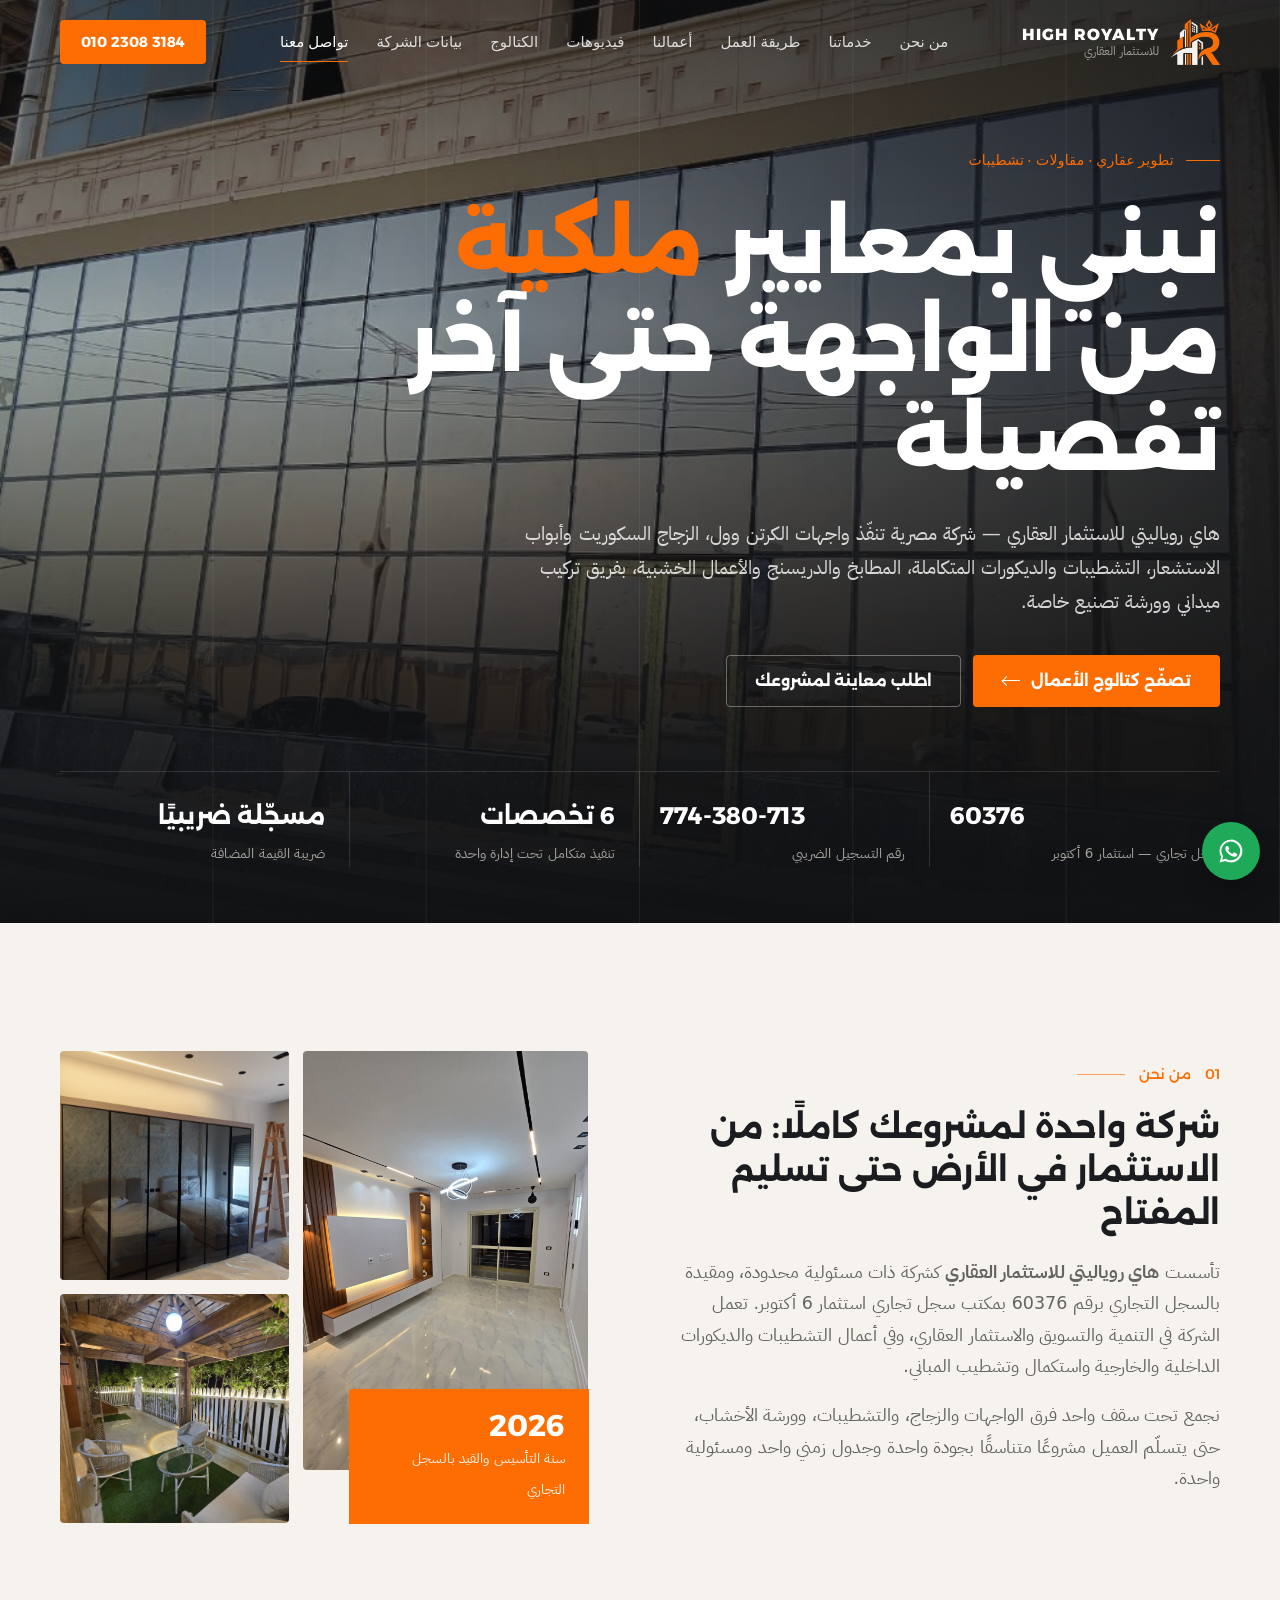
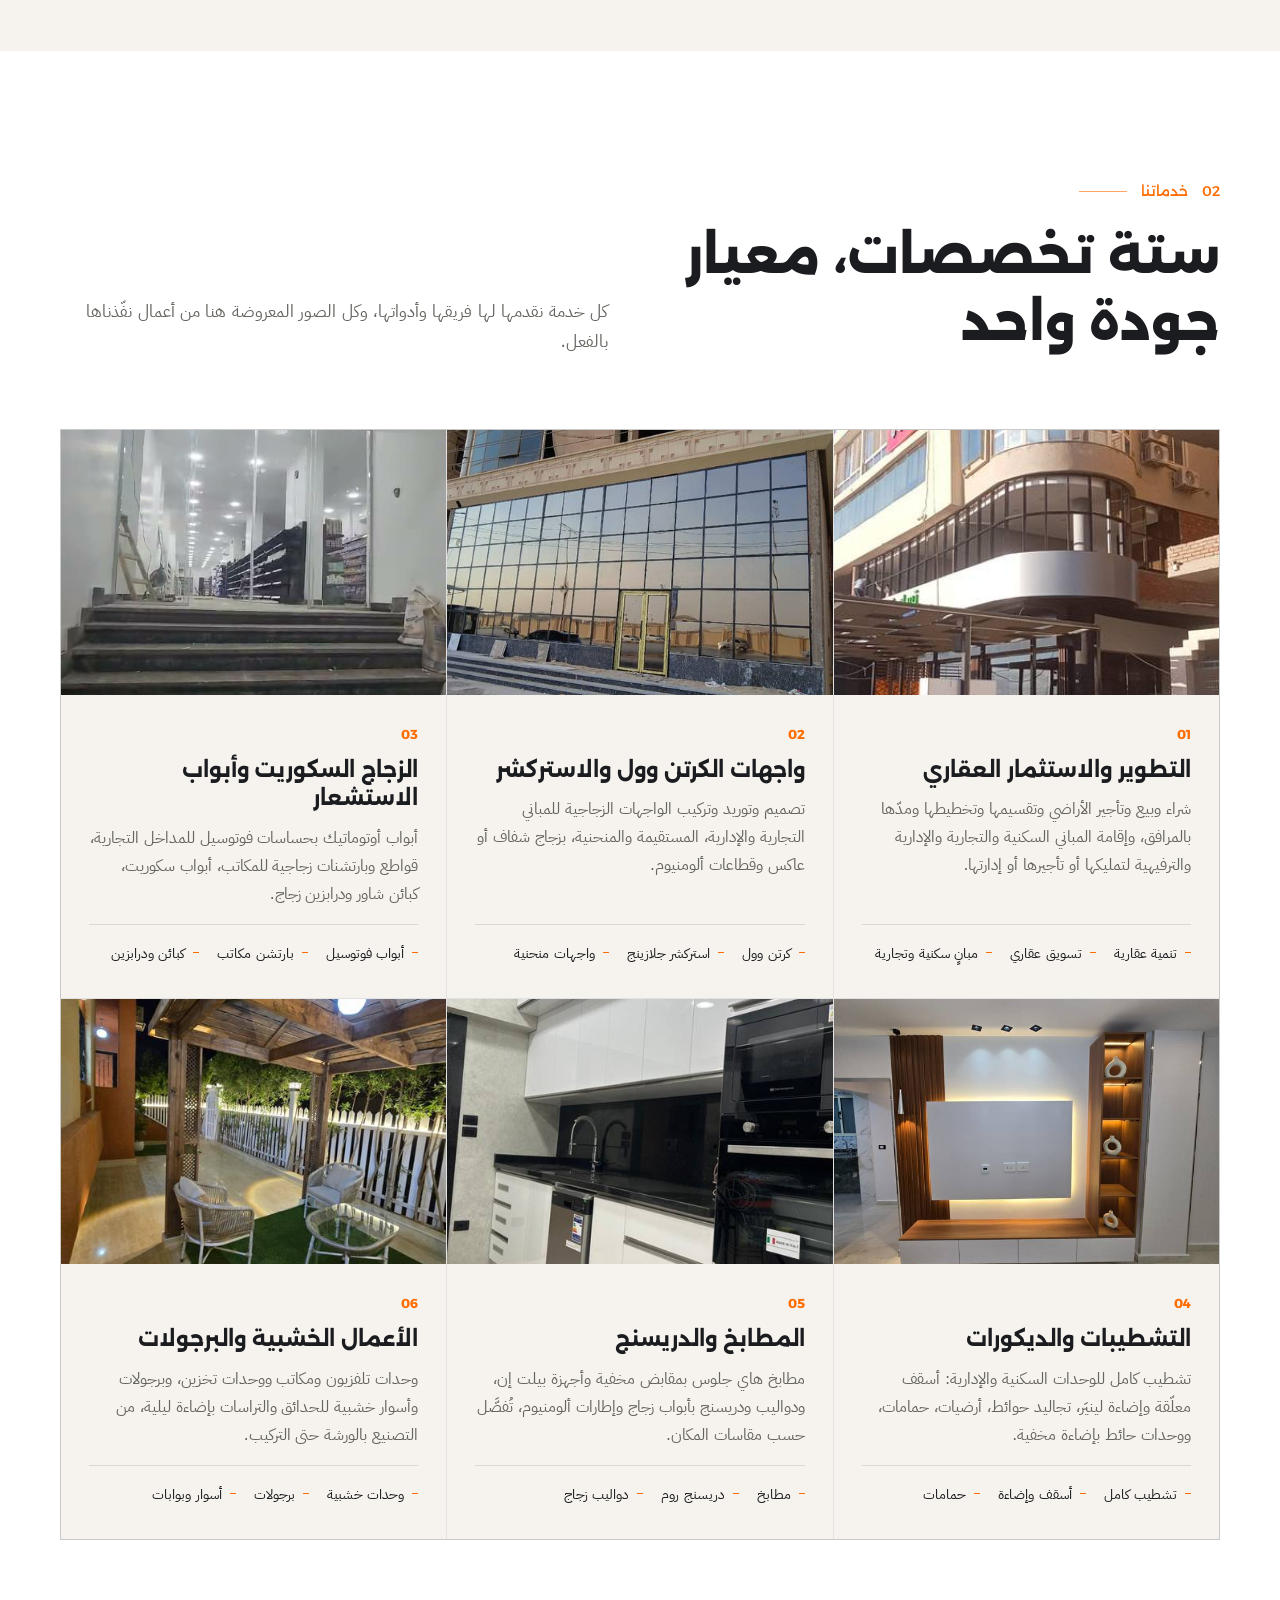
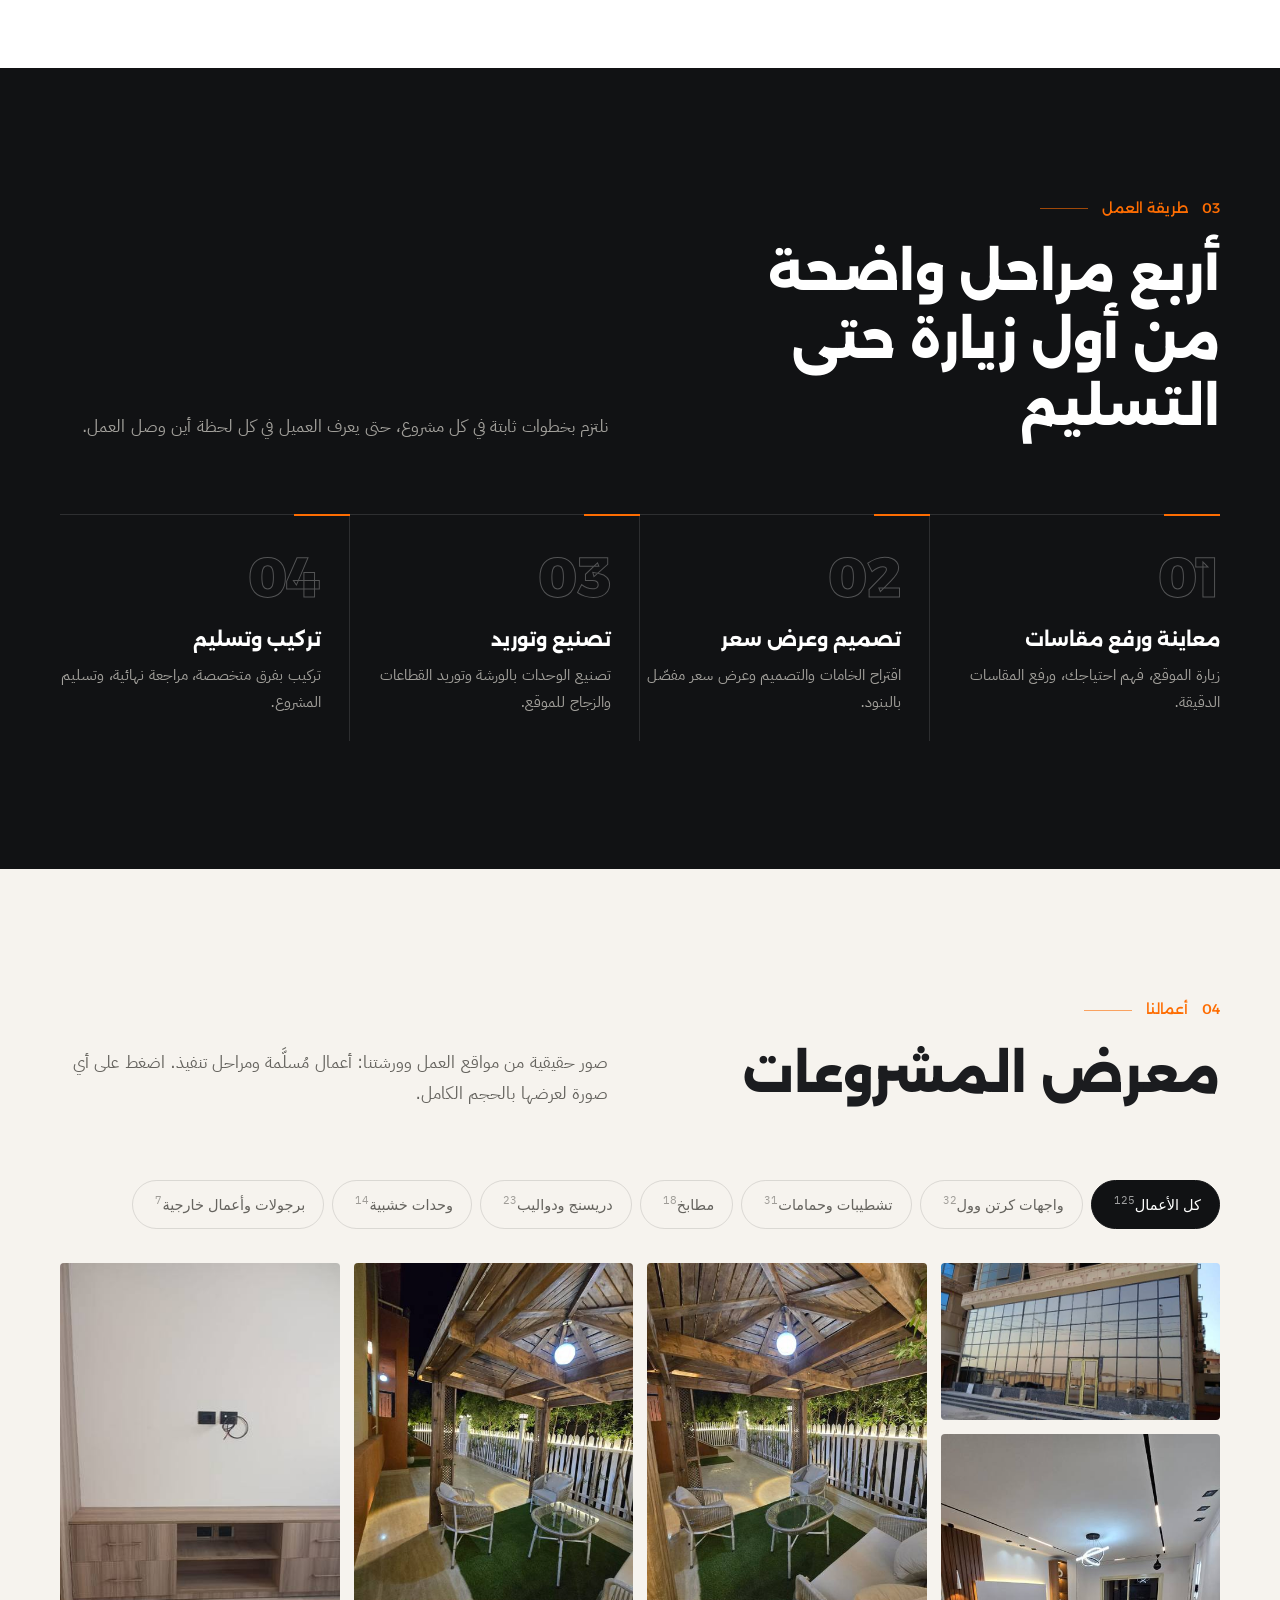
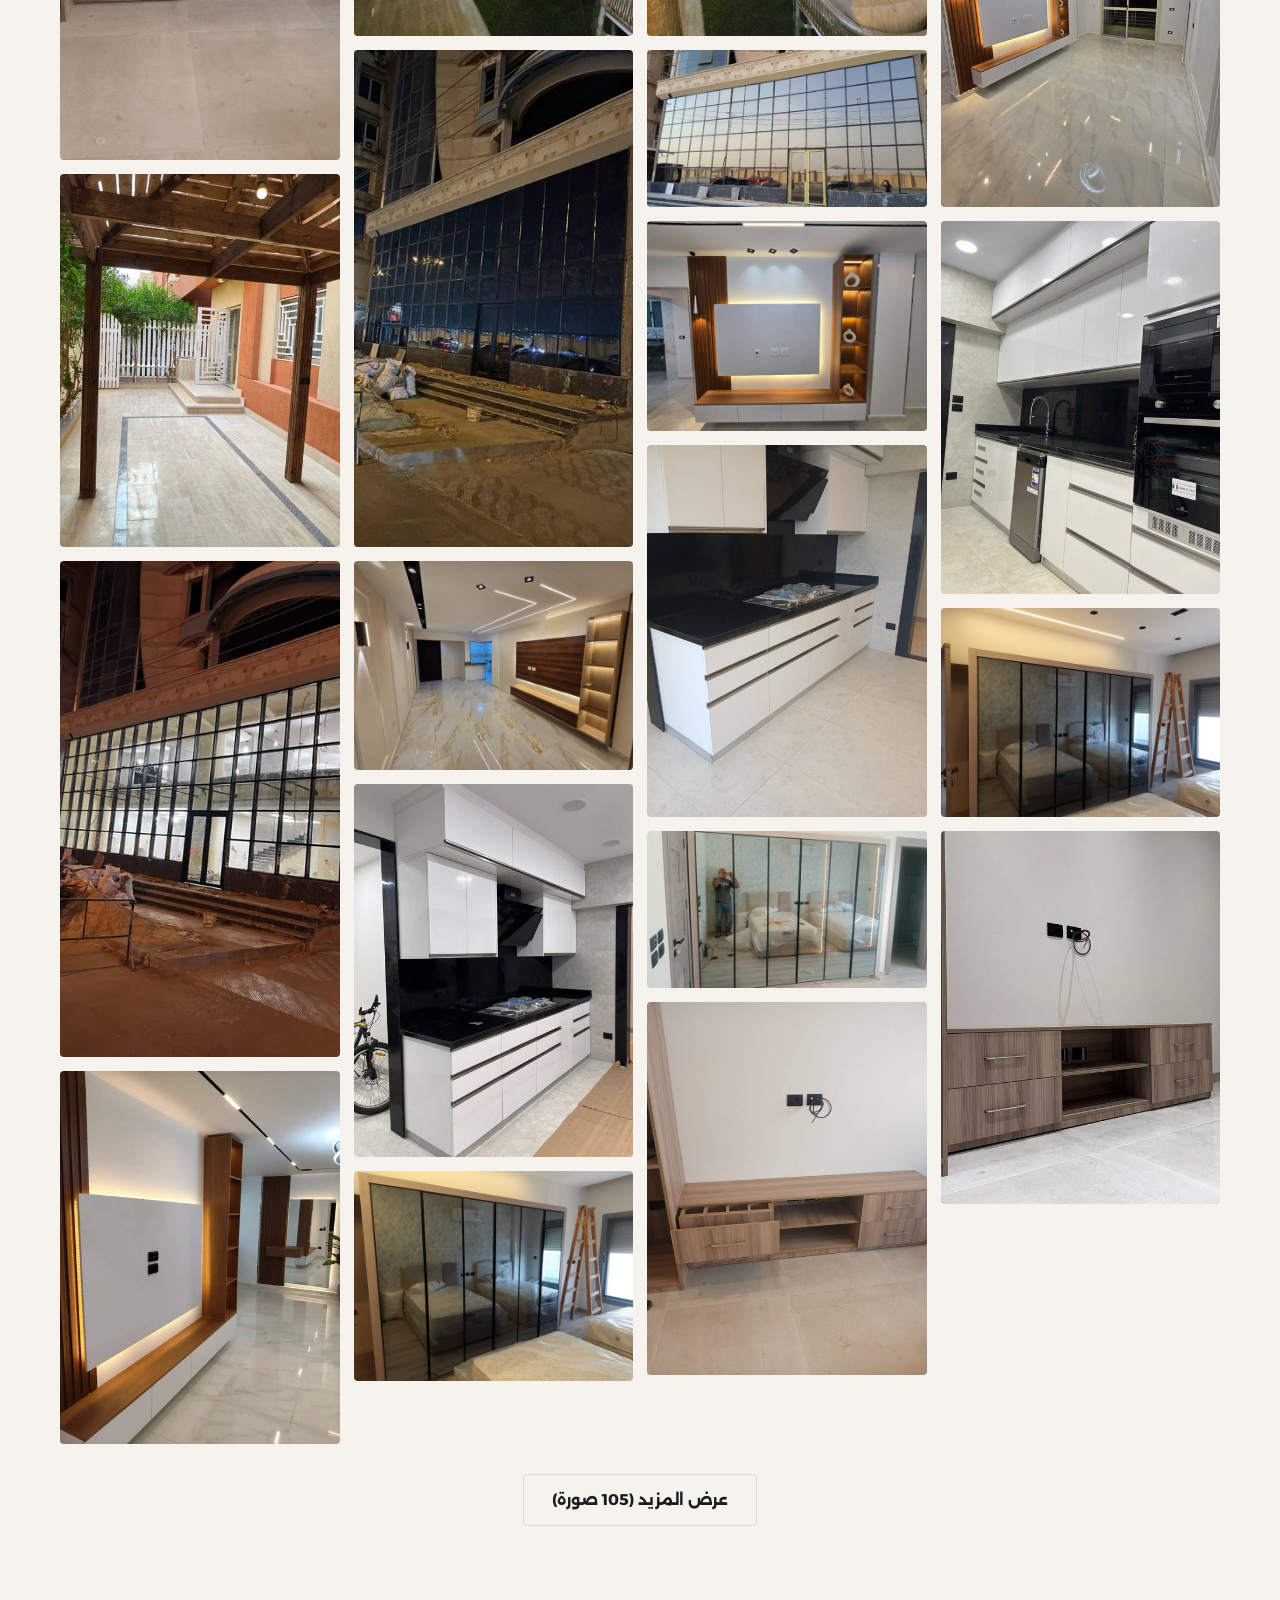
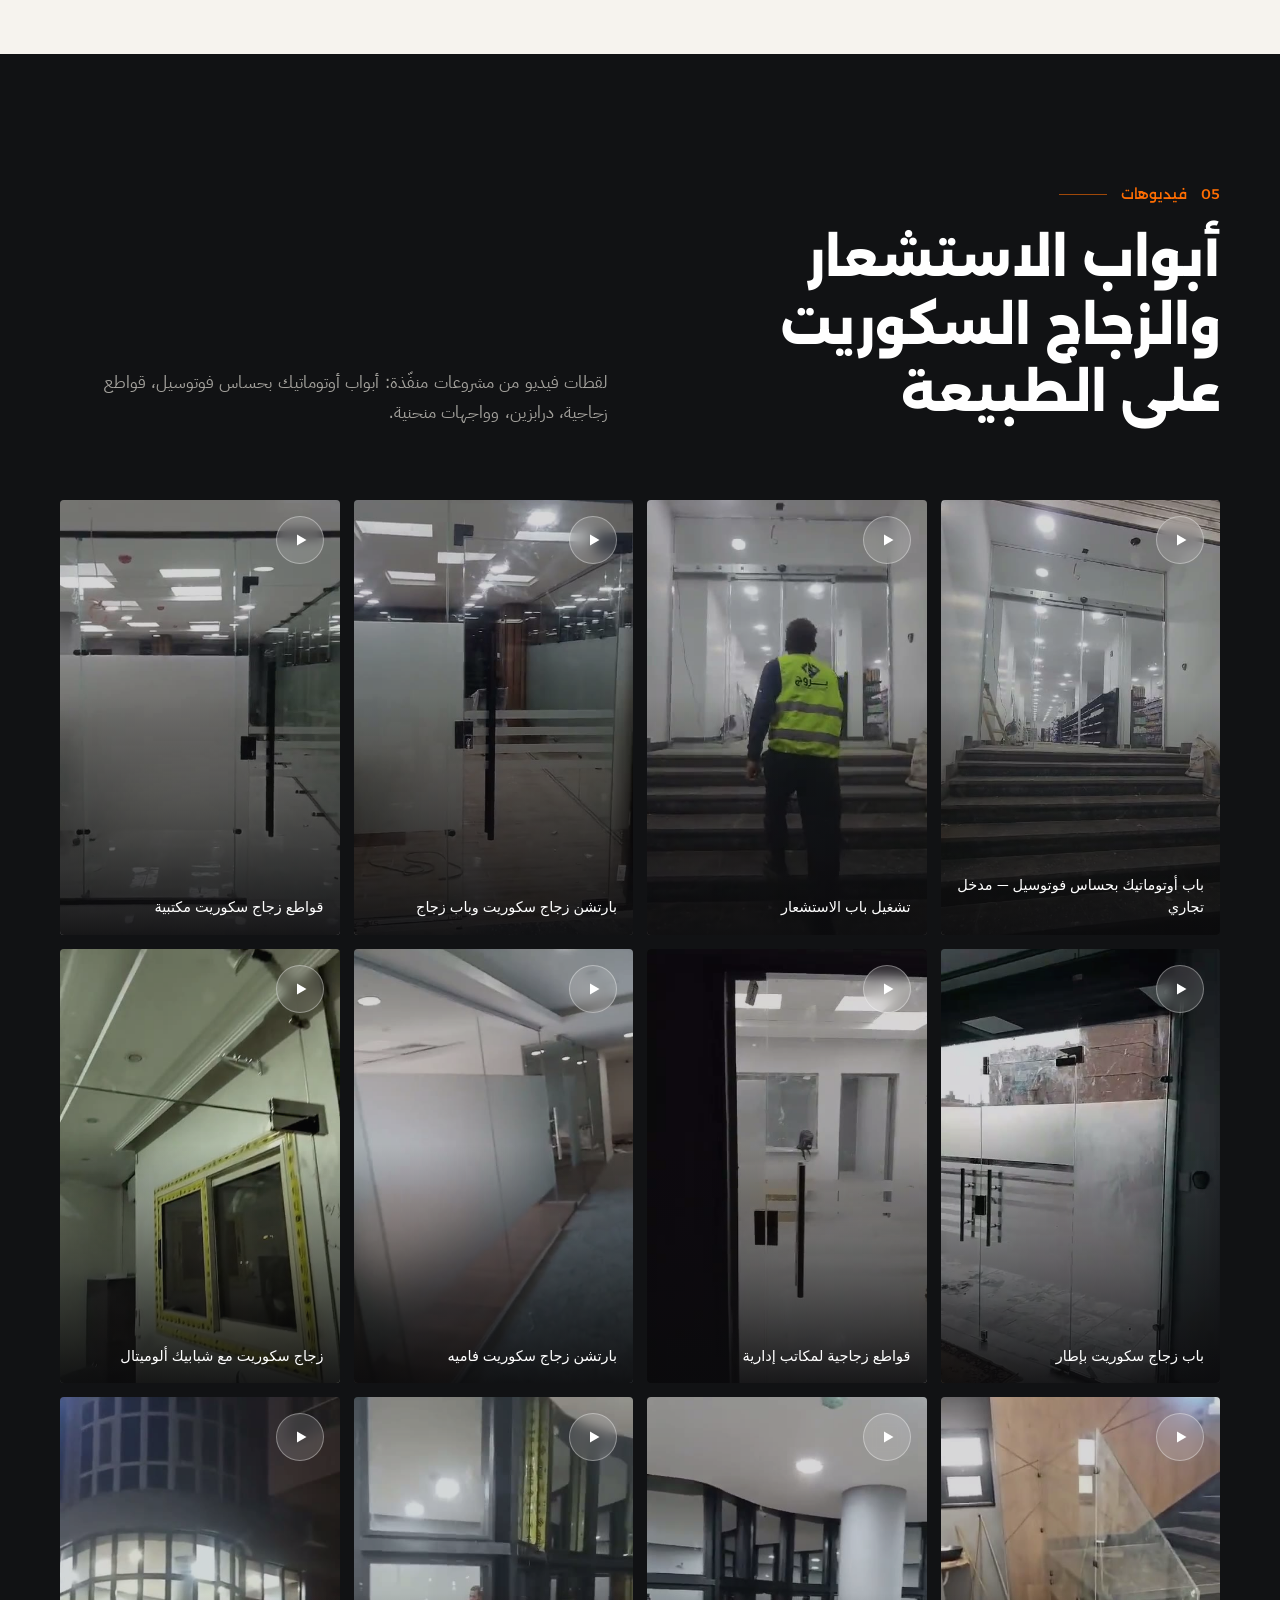
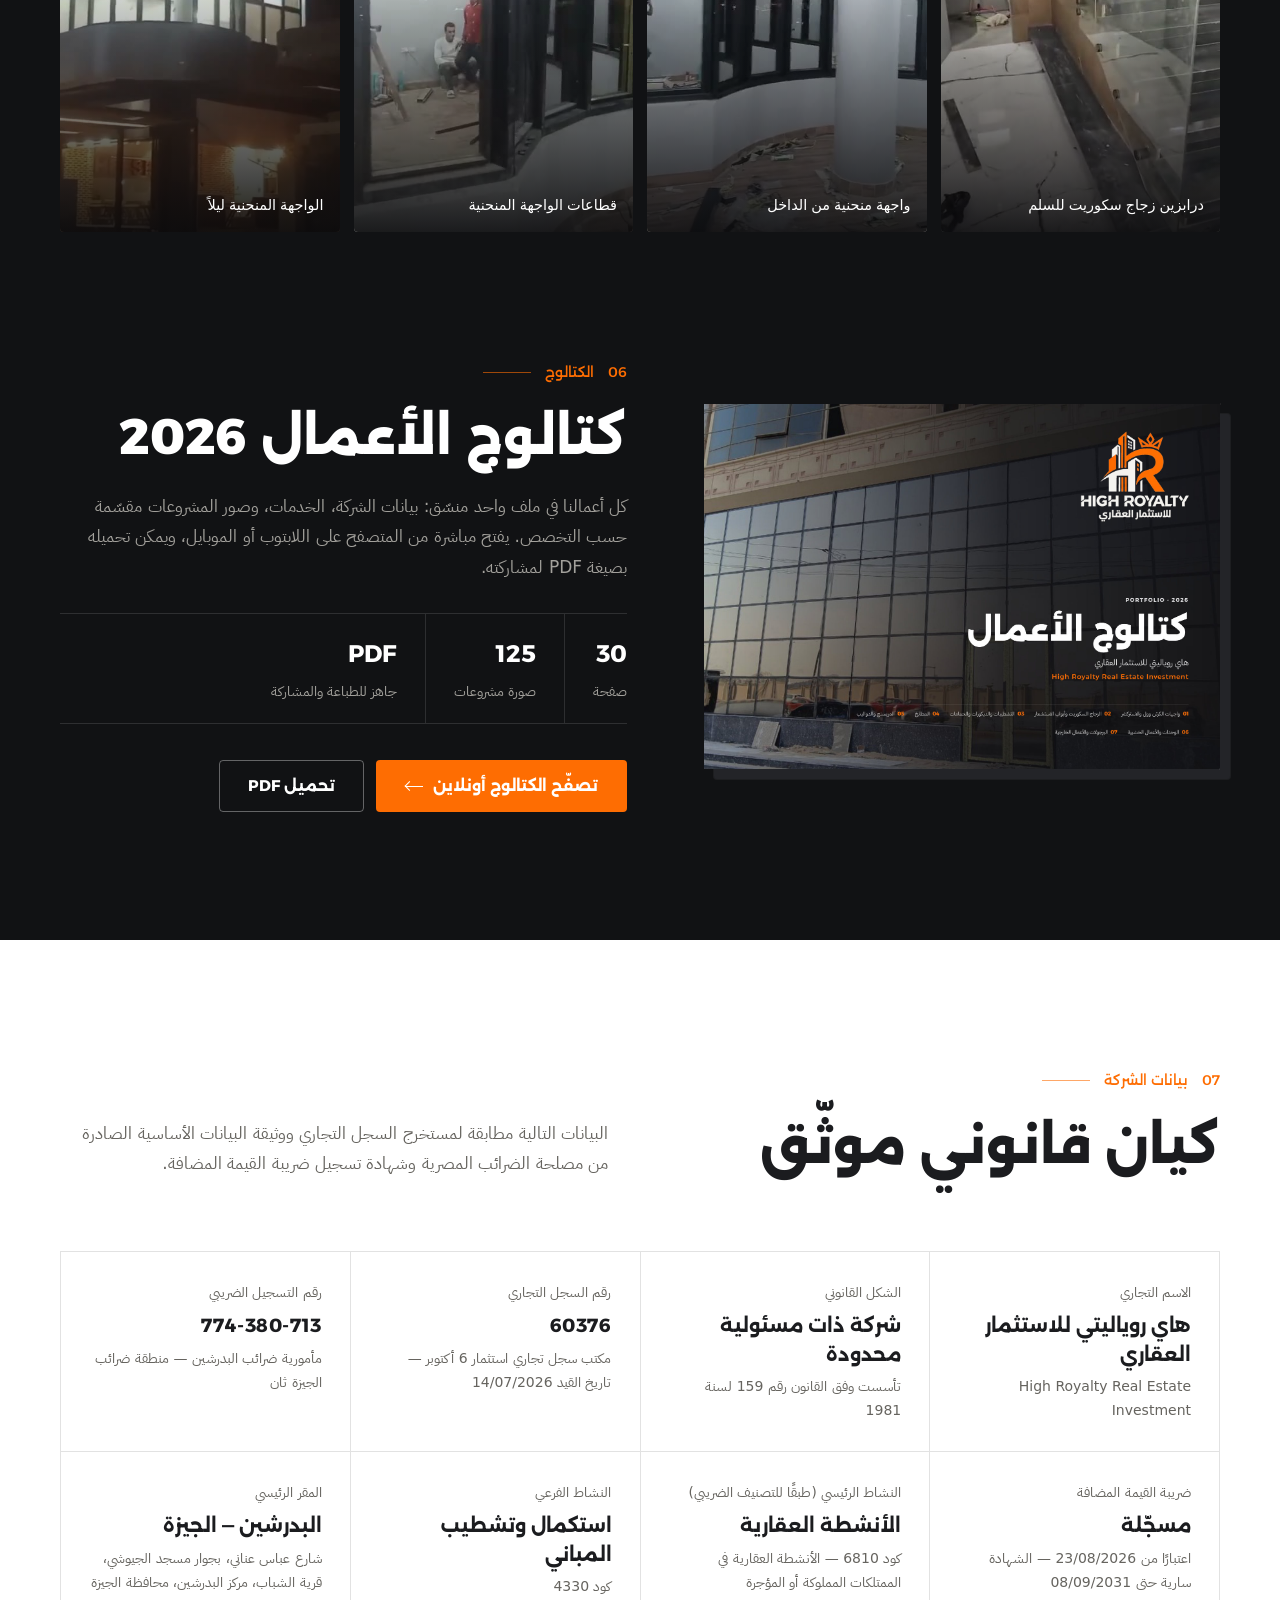
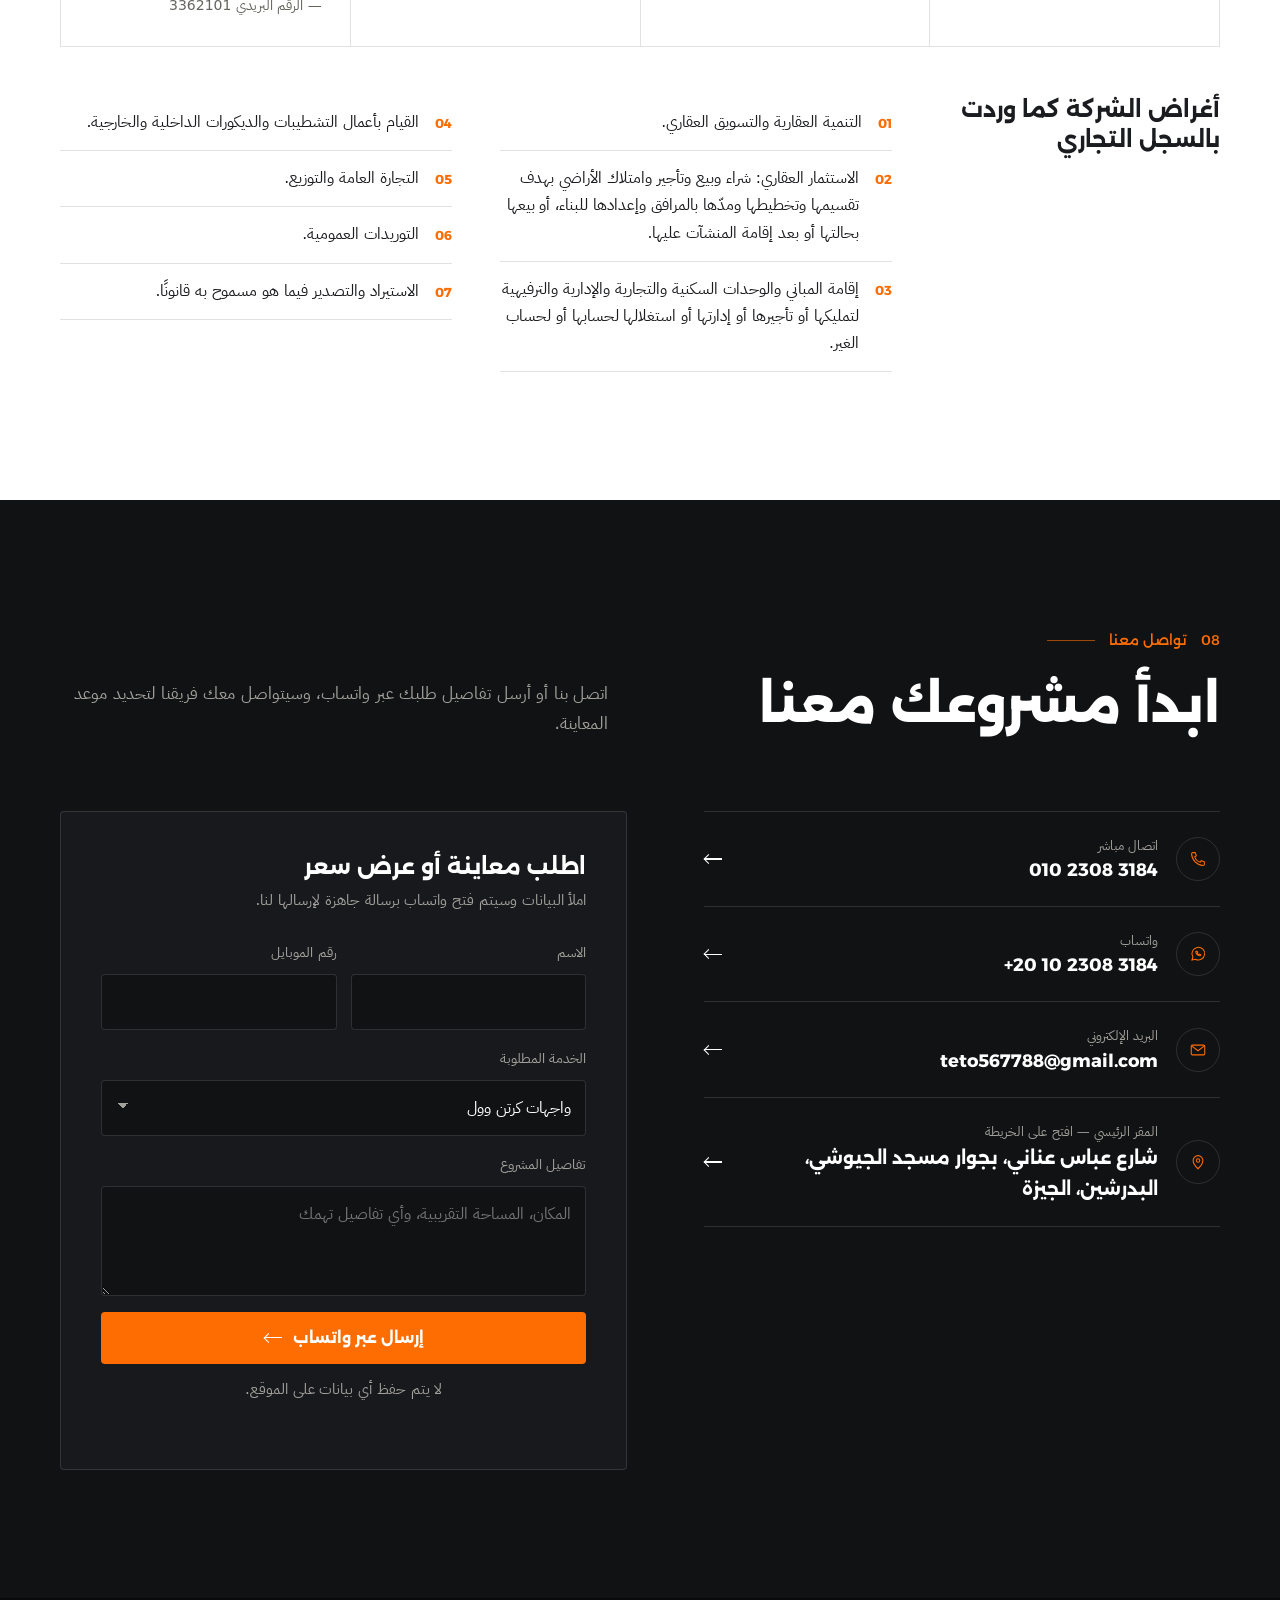
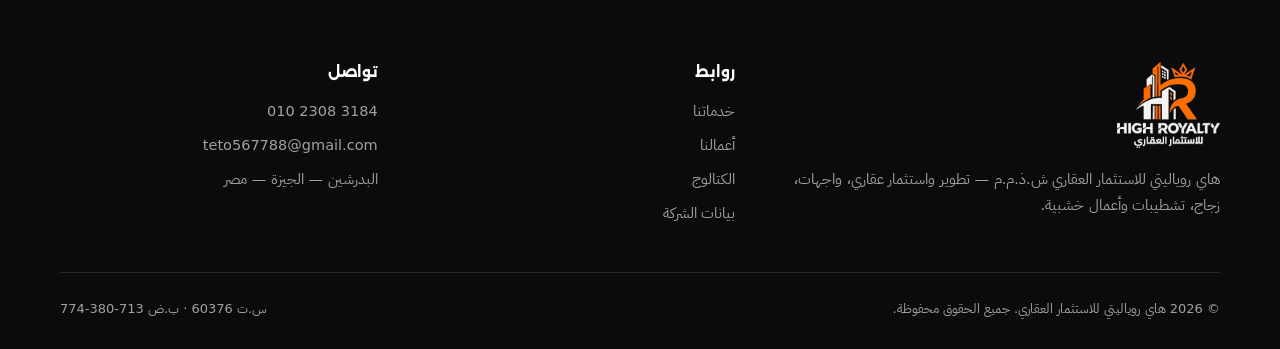
==== commit 486a8510: "Remove capital figure, feature pillars, and catalog address row Per client review: drop the register" ====
--- a/index.html
+++ b/index.html
@@ -62,7 +62,7 @@
     </div>
     <div class="hero-facts">
       <div><b class="ltr">60376</b><span>سجل تجاري — استثمار 6 أكتوبر</span></div>
-      <div><b>10 ملايين ج.م</b><span>رأس المال المرخّص</span></div>
+      <div><b class="ltr">774-380-713</b><span>رقم التسجيل الضريبي</span></div>
       <div><b>6 تخصصات</b><span>تنفيذ متكامل تحت إدارة واحدة</span></div>
       <div><b>مسجّلة ضريبيًا</b><span>ضريبة القيمة المضافة</span></div>
     </div>
@@ -76,14 +76,8 @@
       <div class="sec-num"><i>01</i> من نحن</div>
       <h2 class="sr">من نحن</h2>
       <h3>شركة واحدة لمشروعك كاملًا: من الاستثمار في الأرض حتى تسليم المفتاح</h3>
-      <p>تأسست <b>هاي روياليتي للاستثمار العقاري</b> كشركة ذات مسئولية محدودة، ومقيدة بالسجل التجاري برقم <span class="ltr">60376</span> بمكتب سجل تجاري استثمار 6 أكتوبر، برأس مال قدره عشرة ملايين جنيه مصري. تعمل الشركة في التنمية والتسويق والاستثمار العقاري، وفي أعمال التشطيبات والديكورات الداخلية والخارجية واستكمال وتشطيب المباني.</p>
+      <p>تأسست <b>هاي روياليتي للاستثمار العقاري</b> كشركة ذات مسئولية محدودة، ومقيدة بالسجل التجاري برقم <span class="ltr">60376</span> بمكتب سجل تجاري استثمار 6 أكتوبر. تعمل الشركة في التنمية والتسويق والاستثمار العقاري، وفي أعمال التشطيبات والديكورات الداخلية والخارجية واستكمال وتشطيب المباني.</p>
       <p>نجمع تحت سقف واحد فرق الواجهات والزجاج، والتشطيبات، وورشة الأخشاب، حتى يتسلّم العميل مشروعًا متناسقًا بجودة واحدة وجدول زمني واحد ومسئولية واحدة.</p>
-      <ul class="pillars">
-        <li><b>ورشة تصنيع خاصة</b><span>المطابخ والدريسنج والوحدات الخشبية تُصنَّع وتُجمَّع في ورشتنا قبل التركيب.</span></li>
-        <li><b>فرق تركيب ميدانية</b><span>فرق متخصصة لتركيب الواجهات والزجاج على السقالات نهارًا وليلًا.</span></li>
-        <li><b>تنفيذ متكامل</b><span>من الواجهة الخارجية حتى الإضاءة والتجاليد ووحدات الحمامات.</span></li>
-        <li><b>كيان قانوني كامل</b><span>سجل تجاري، بطاقة ضريبية، وتسجيل بضريبة القيمة المضافة.</span></li>
-      </ul>
     </div>
     <div class="about-media rv rv-d2">
       <figure class="m1"><img src="assets/img/finishing-01.jpg" alt="صالة بتشطيب كامل وإضاءة مخفية" loading="lazy"></figure>
@@ -216,7 +210,6 @@
     <div class="creds rv">
       <div class="cred"><small>الاسم التجاري</small><b>هاي روياليتي للاستثمار العقاري</b><span class="ltr" style="display:block;text-align:right">High Royalty Real Estate Investment</span></div>
       <div class="cred"><small>الشكل القانوني</small><b>شركة ذات مسئولية محدودة</b><span>تأسست وفق القانون رقم 159 لسنة 1981</span></div>
-      <div class="cred"><small>رأس المال</small><b>10,000,000 جنيه مصري</b><span>عشرة ملايين جنيه مصري لا غير</span></div>
       <div class="cred"><small>رقم السجل التجاري</small><b class="num">60376</b><span>مكتب سجل تجاري استثمار 6 أكتوبر — تاريخ القيد 14/07/2026</span></div>
       <div class="cred"><small>رقم التسجيل الضريبي</small><b class="num">774-380-713</b><span>مأمورية ضرائب البدرشين — منطقة ضرائب الجيزة ثان</span></div>
       <div class="cred"><small>ضريبة القيمة المضافة</small><b>مسجّلة</b><span>اعتبارًا من 23/08/2026 — الشهادة سارية حتى 08/09/2031</span></div>
--- a/assets/css/style.css
+++ b/assets/css/style.css
@@ -219,7 +219,7 @@
 .cat-actions{display:flex;flex-wrap:wrap;gap:12px}
 
 /* credentials */
-.creds{display:grid;grid-template-columns:repeat(3,1fr);border-top:1px solid var(--line);border-inline-start:1px solid var(--line)}
+.creds{display:grid;grid-template-columns:repeat(4,1fr);border-top:1px solid var(--line);border-inline-start:1px solid var(--line)}
 .cred{padding:28px;border-bottom:1px solid var(--line);border-inline-end:1px solid var(--line);background:var(--white)}
 .cred small{display:block;font-size:13.5px;color:var(--muted);margin-bottom:8px}
 .cred b{font-family:var(--head);font-size:19px;font-weight:700;line-height:1.5;display:block}
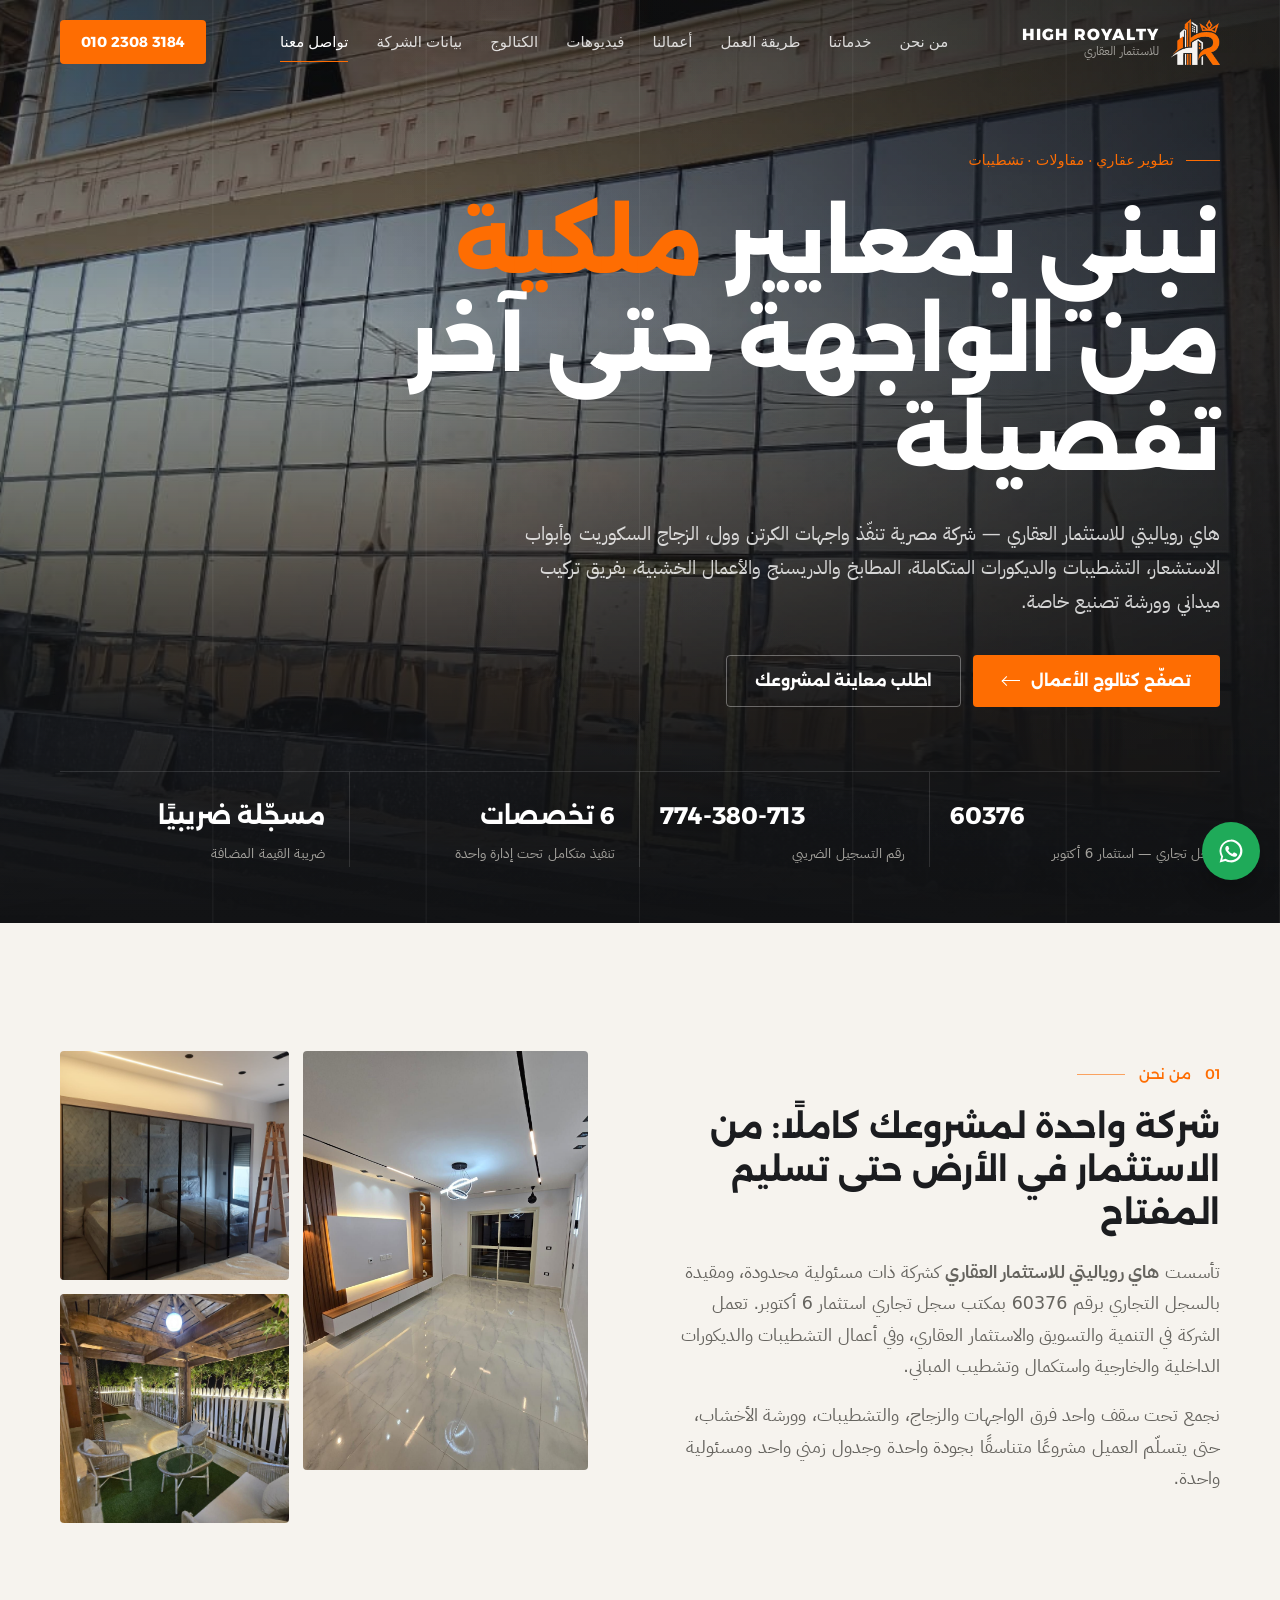
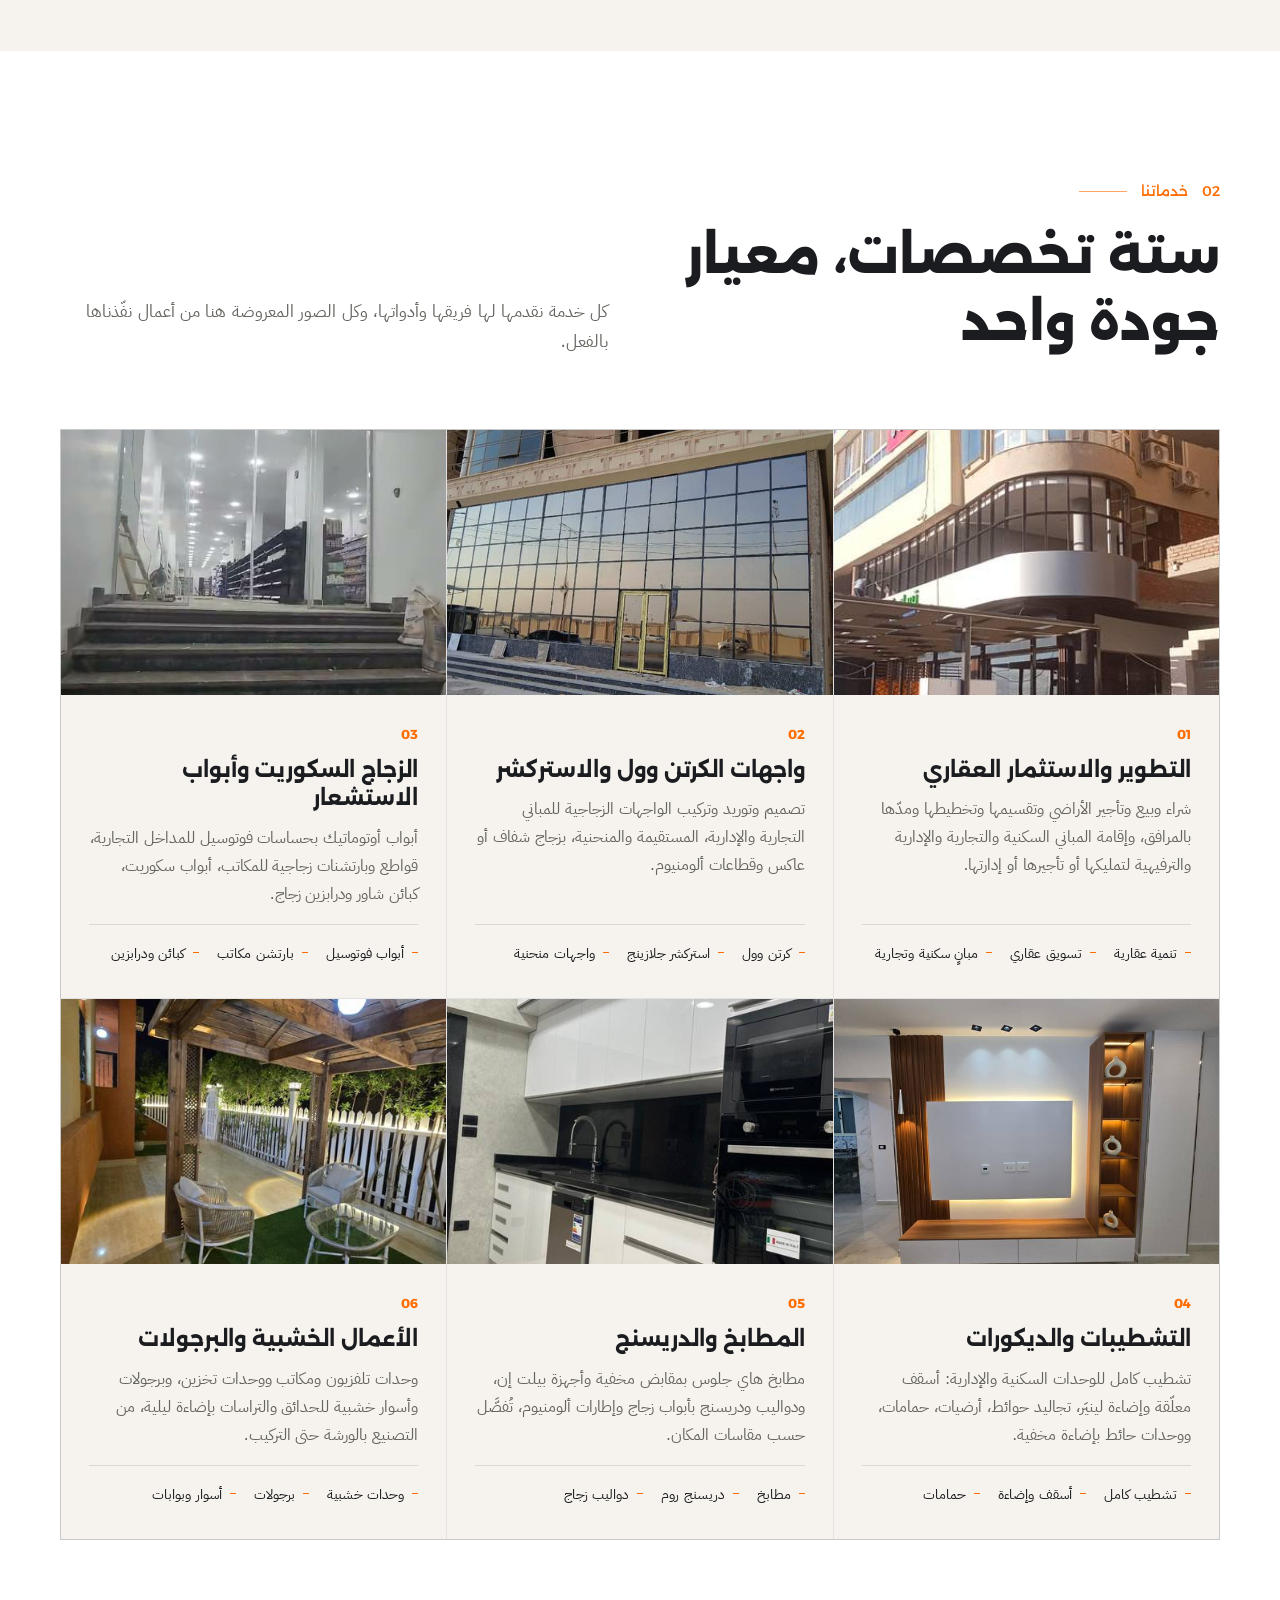
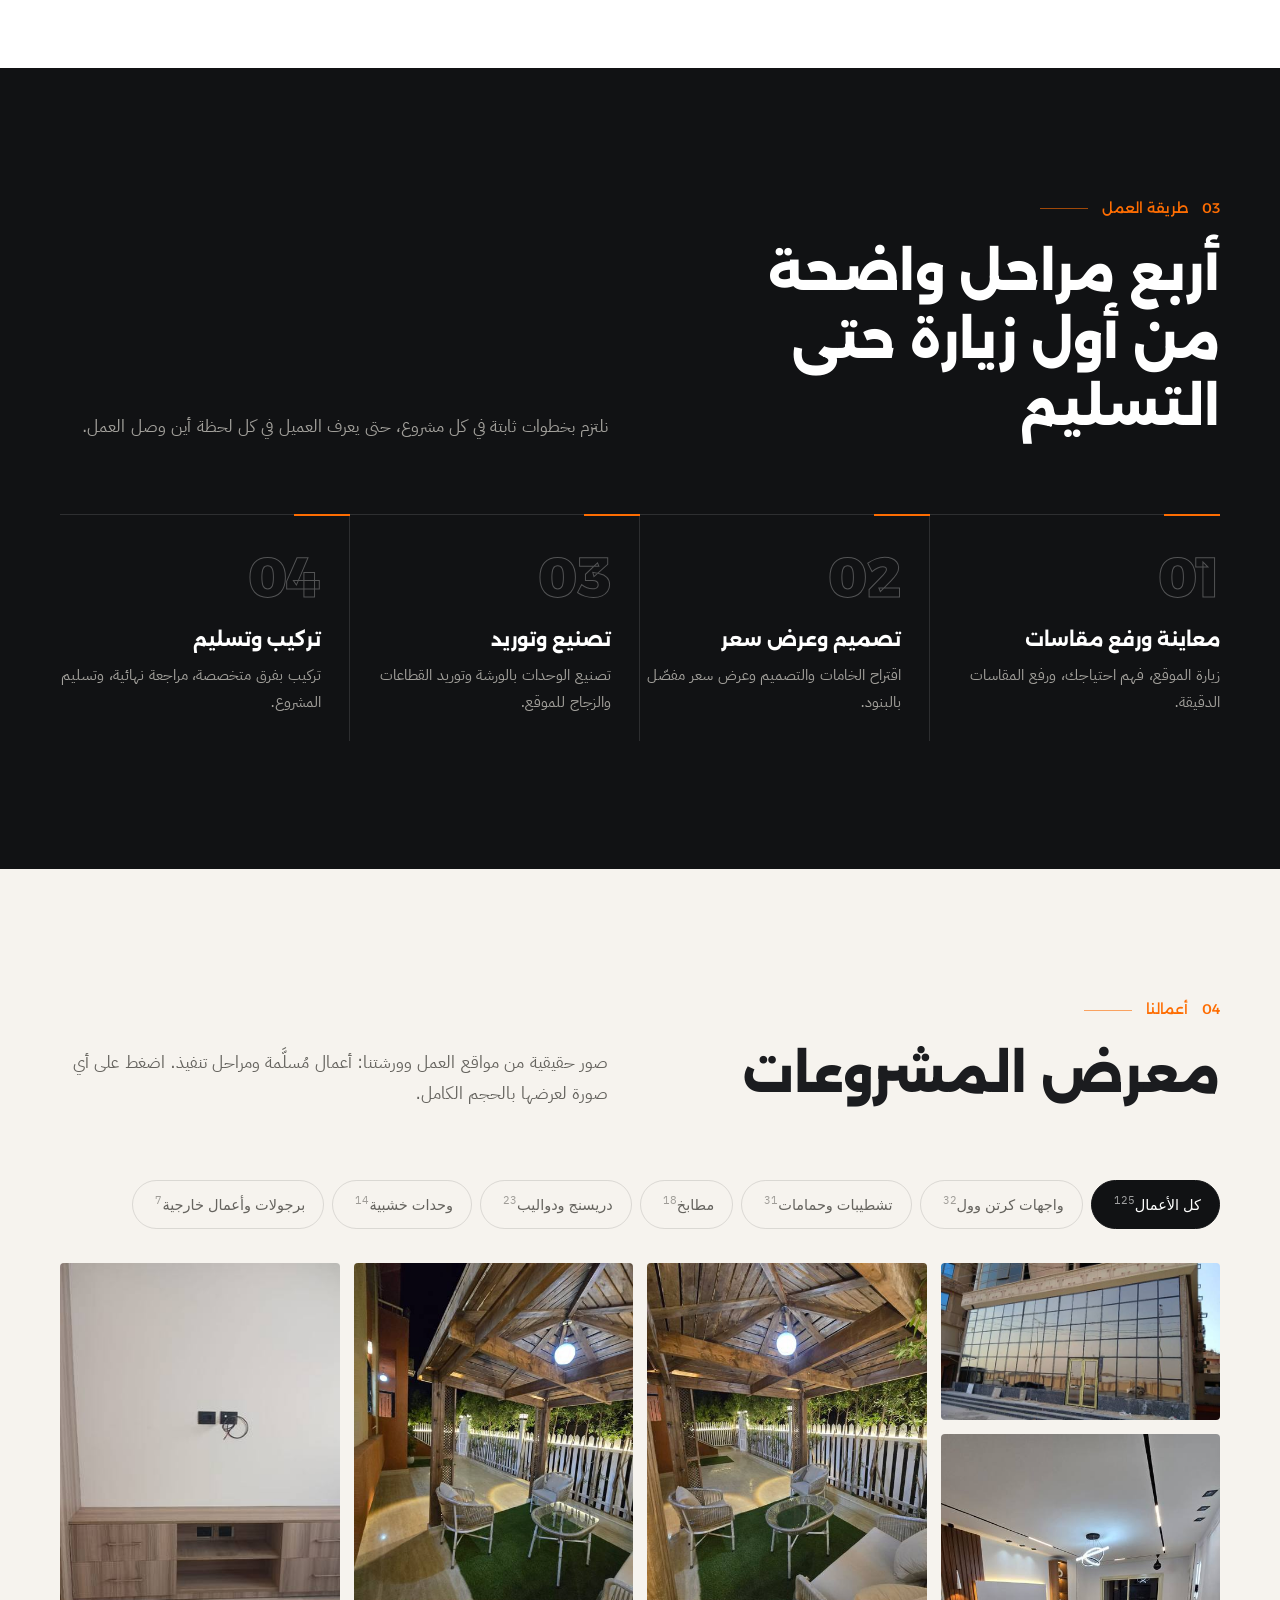
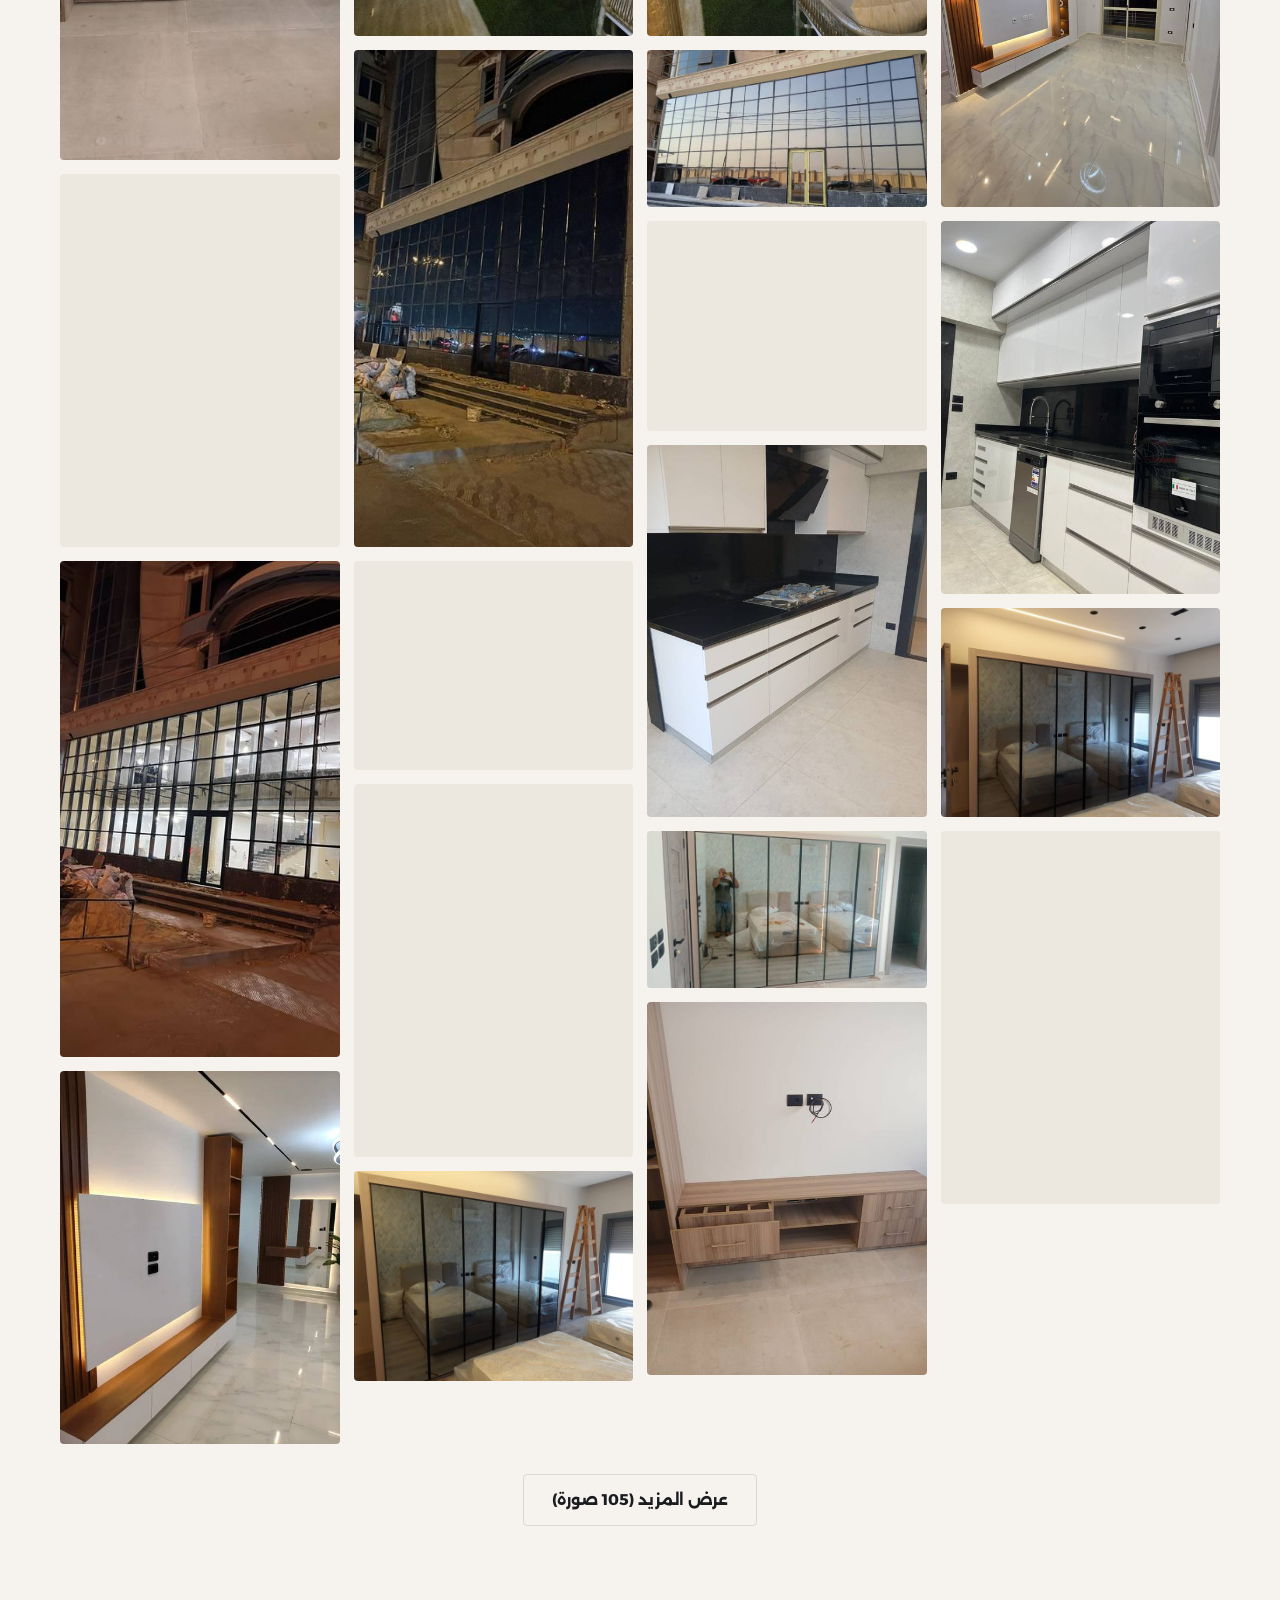
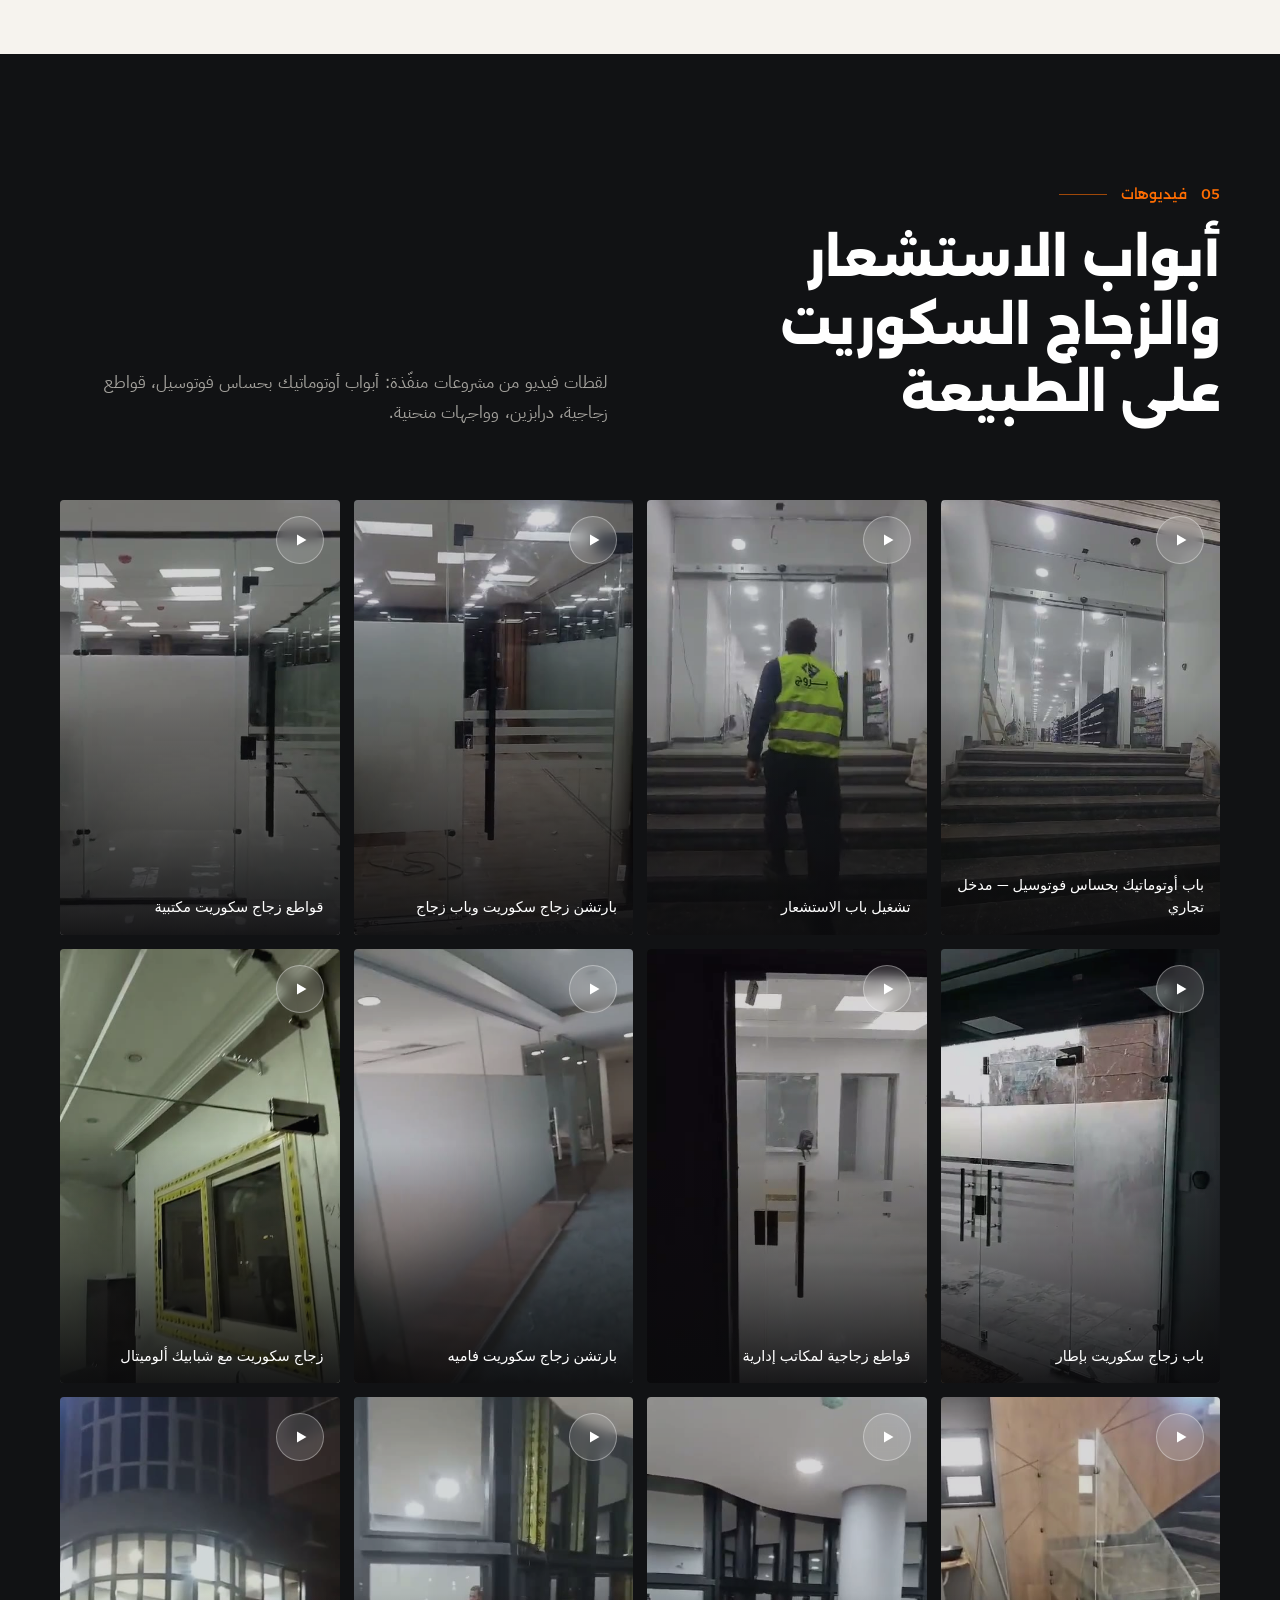
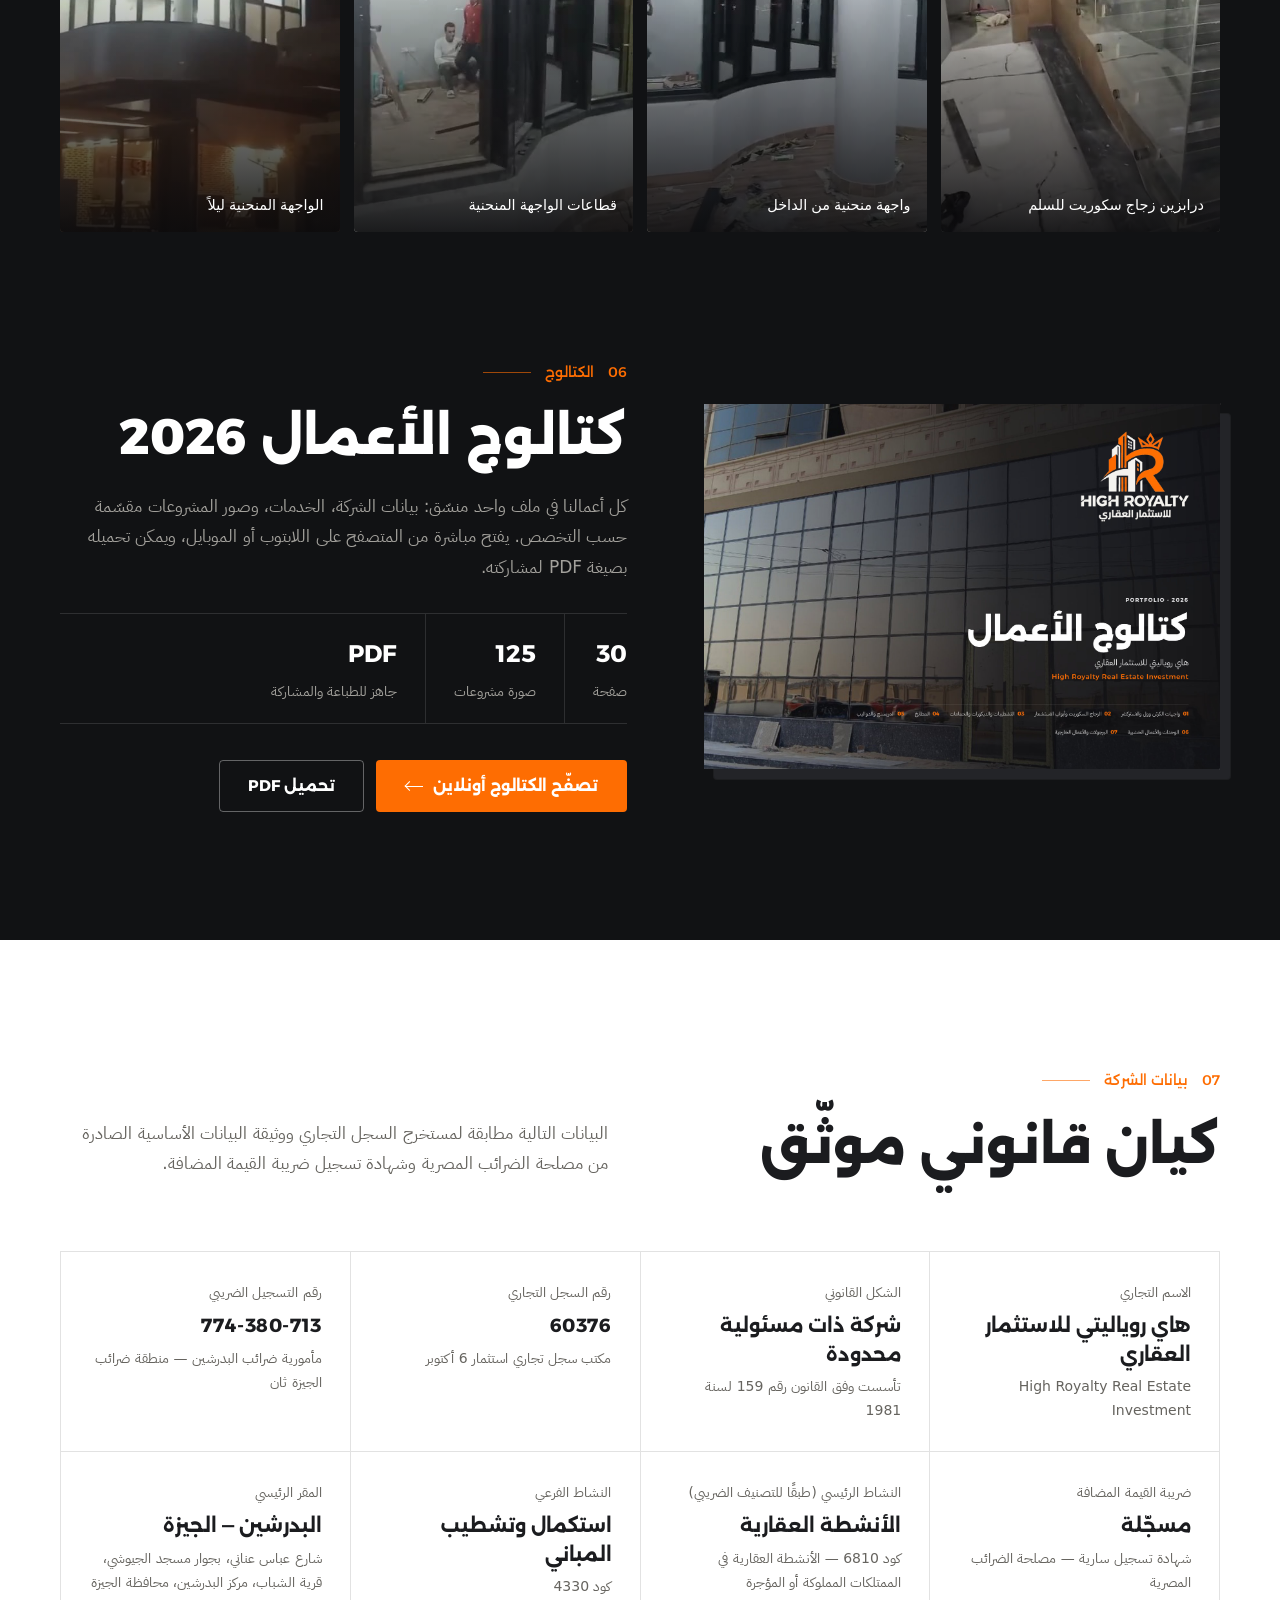
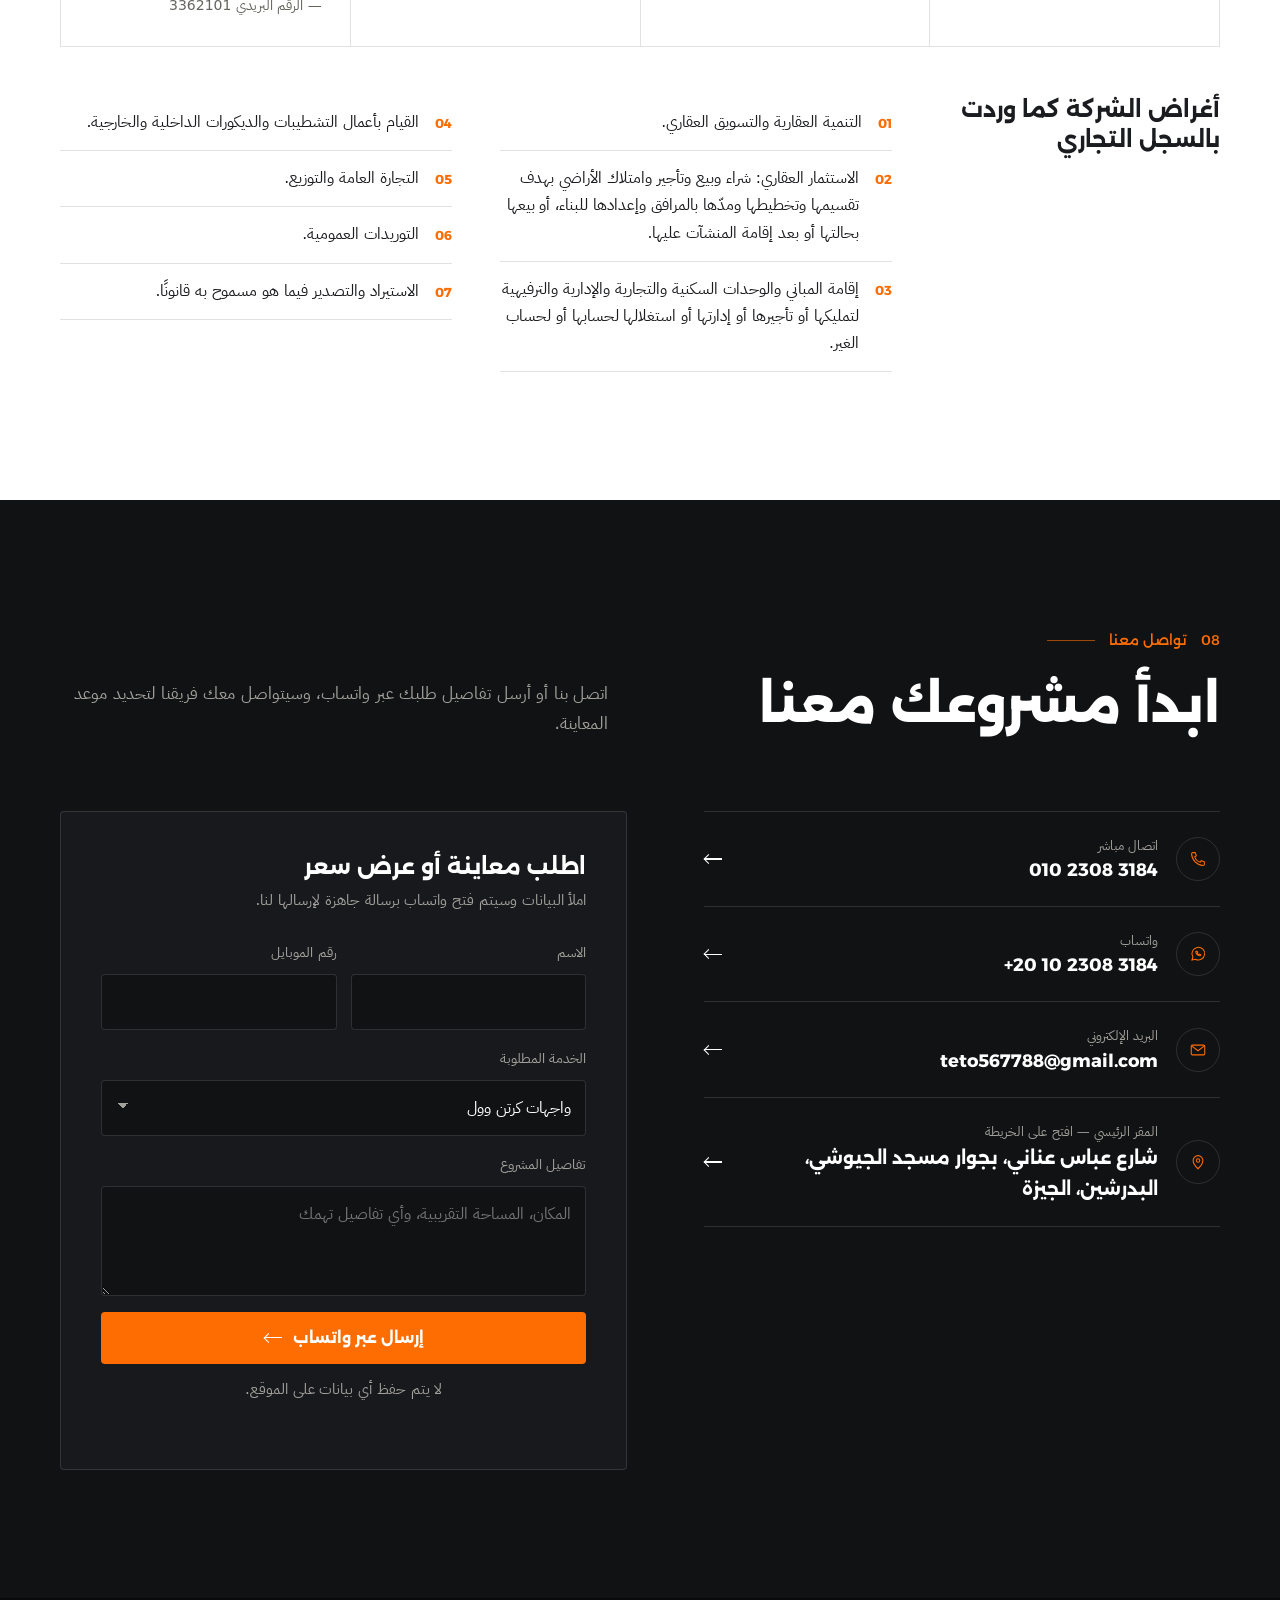
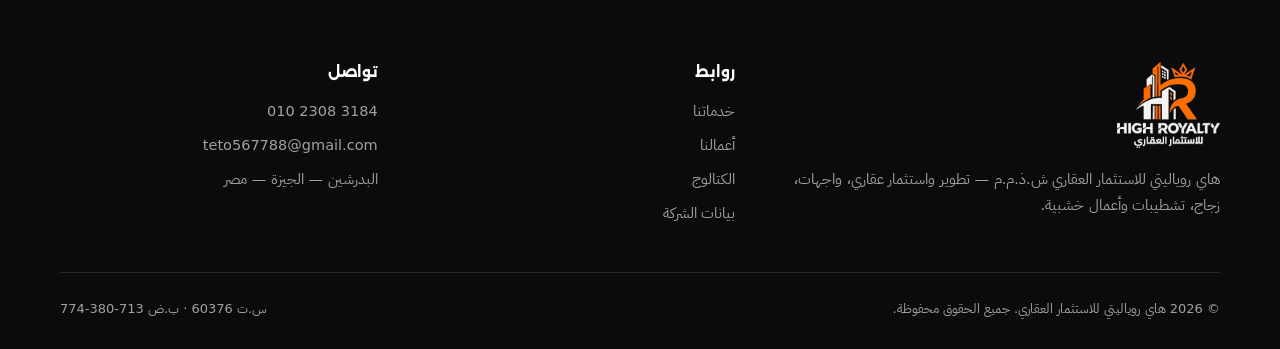
==== commit 2c53d851: "Remove founding-year badge and registration dates Drop the 2026 founding badge from About and the CR" ====
--- a/index.html
+++ b/index.html
@@ -83,7 +83,6 @@
       <figure class="m1"><img src="assets/img/finishing-01.jpg" alt="صالة بتشطيب كامل وإضاءة مخفية" loading="lazy"></figure>
       <figure class="m2"><img src="assets/img/dressing-01.jpg" alt="دولاب بأبواب زجاج" loading="lazy"></figure>
       <figure class="m3"><img src="assets/img/outdoor-01.jpg" alt="برجولة خشبية بجلسة خارجية" loading="lazy"></figure>
-      <div class="about-badge"><b>2026</b><span>سنة التأسيس والقيد بالسجل التجاري</span></div>
     </div>
   </div>
 </section>
@@ -210,9 +209,9 @@
     <div class="creds rv">
       <div class="cred"><small>الاسم التجاري</small><b>هاي روياليتي للاستثمار العقاري</b><span class="ltr" style="display:block;text-align:right">High Royalty Real Estate Investment</span></div>
       <div class="cred"><small>الشكل القانوني</small><b>شركة ذات مسئولية محدودة</b><span>تأسست وفق القانون رقم 159 لسنة 1981</span></div>
-      <div class="cred"><small>رقم السجل التجاري</small><b class="num">60376</b><span>مكتب سجل تجاري استثمار 6 أكتوبر — تاريخ القيد 14/07/2026</span></div>
+      <div class="cred"><small>رقم السجل التجاري</small><b class="num">60376</b><span>مكتب سجل تجاري استثمار 6 أكتوبر</span></div>
       <div class="cred"><small>رقم التسجيل الضريبي</small><b class="num">774-380-713</b><span>مأمورية ضرائب البدرشين — منطقة ضرائب الجيزة ثان</span></div>
-      <div class="cred"><small>ضريبة القيمة المضافة</small><b>مسجّلة</b><span>اعتبارًا من 23/08/2026 — الشهادة سارية حتى 08/09/2031</span></div>
+      <div class="cred"><small>ضريبة القيمة المضافة</small><b>مسجّلة</b><span>شهادة تسجيل سارية — مصلحة الضرائب المصرية</span></div>
       <div class="cred"><small>النشاط الرئيسي (طبقًا للتصنيف الضريبي)</small><b>الأنشطة العقارية</b><span>كود 6810 — الأنشطة العقارية في الممتلكات المملوكة أو المؤجرة</span></div>
       <div class="cred"><small>النشاط الفرعي</small><b>استكمال وتشطيب المباني</b><span>كود 4330</span></div>
       <div class="cred"><small>المقر الرئيسي</small><b>البدرشين — الجيزة</b><span>شارع عباس عناني، بجوار مسجد الجيوشي، قرية الشباب، مركز البدرشين، محافظة الجيزة — الرقم البريدي 3362101</span></div>
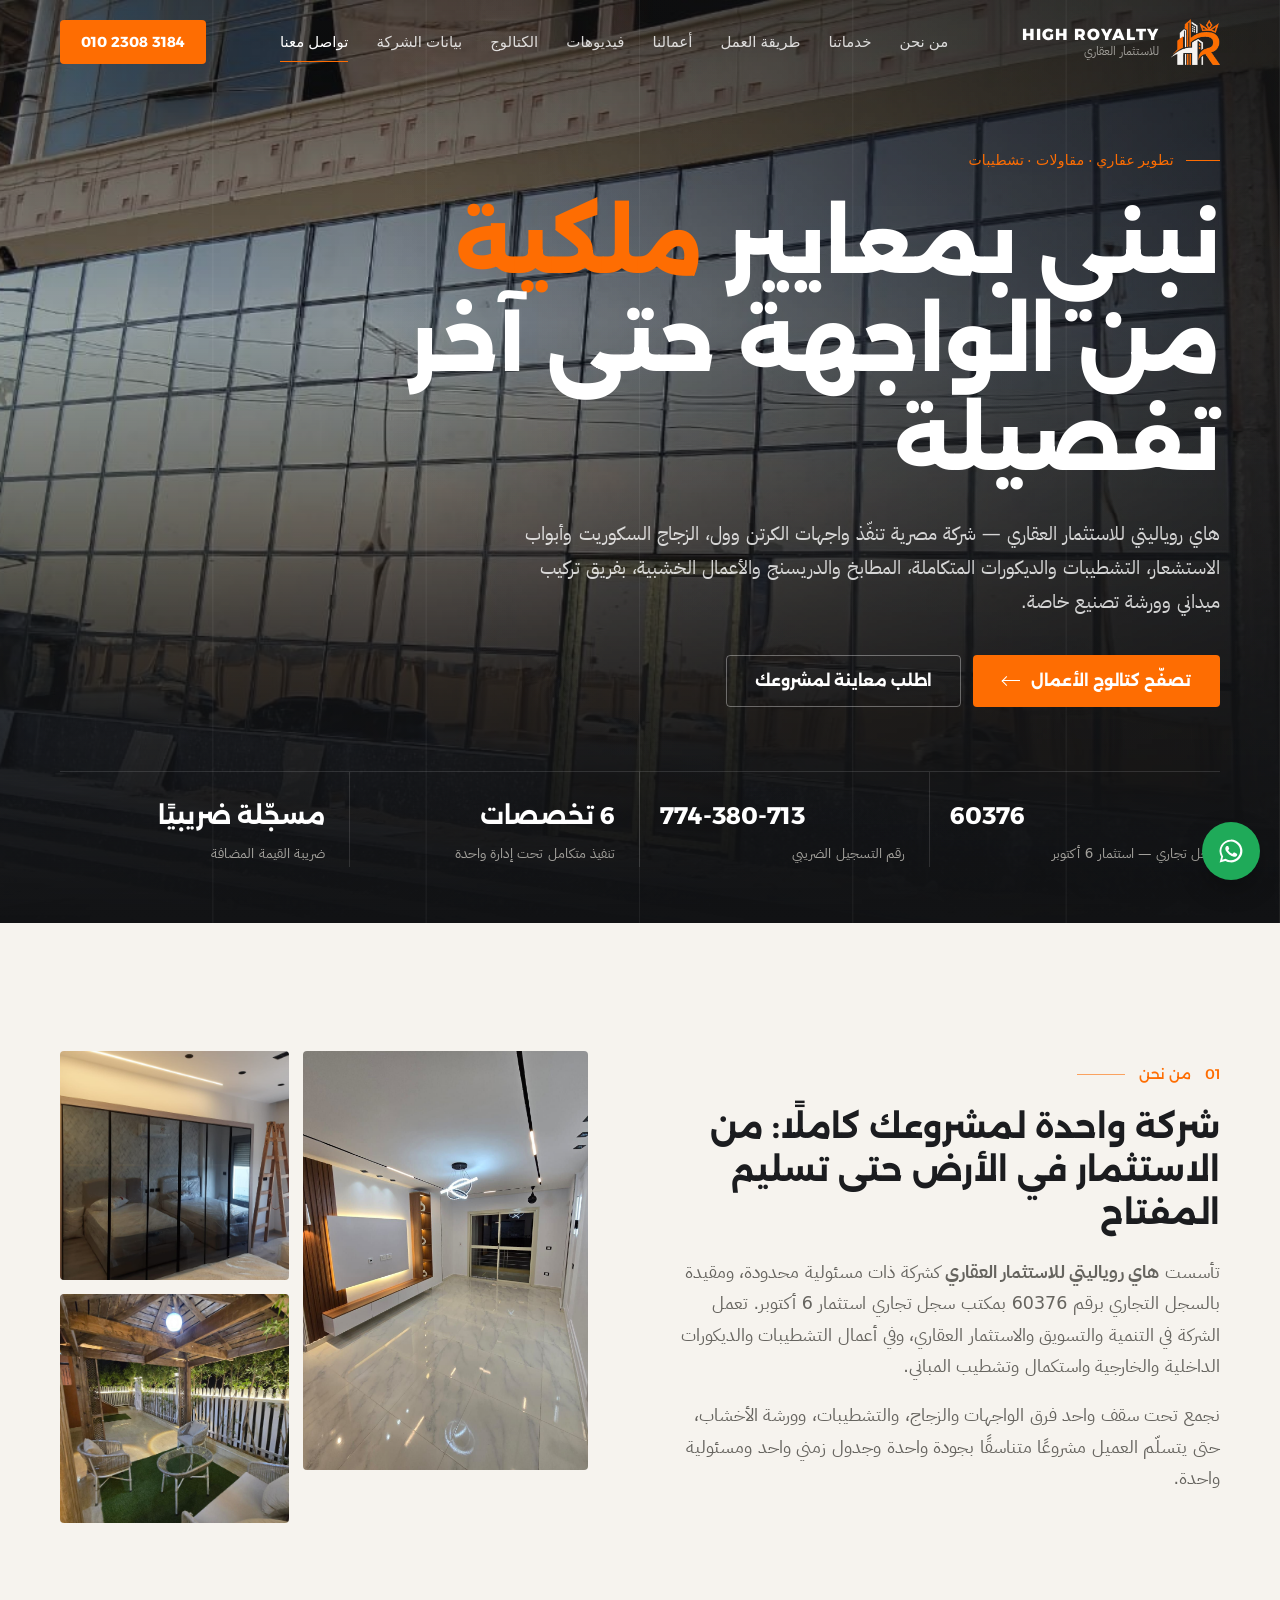
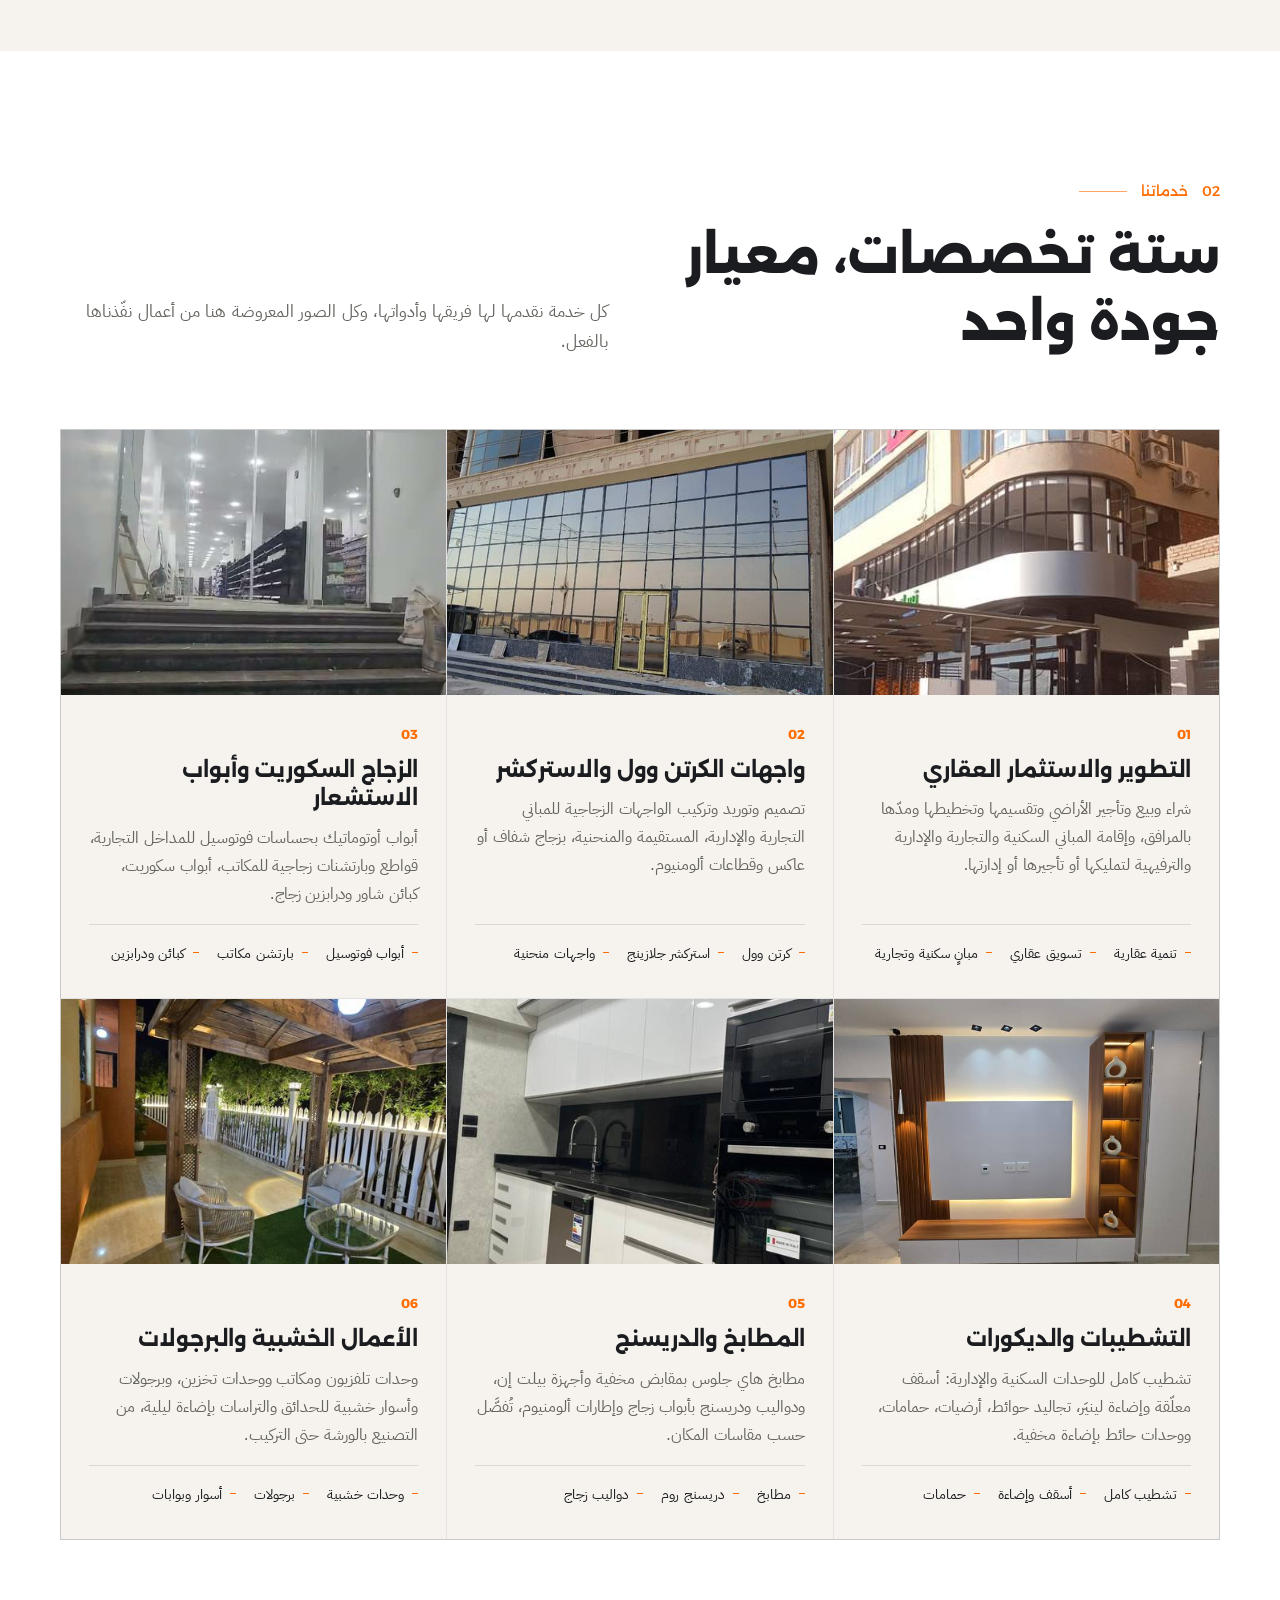
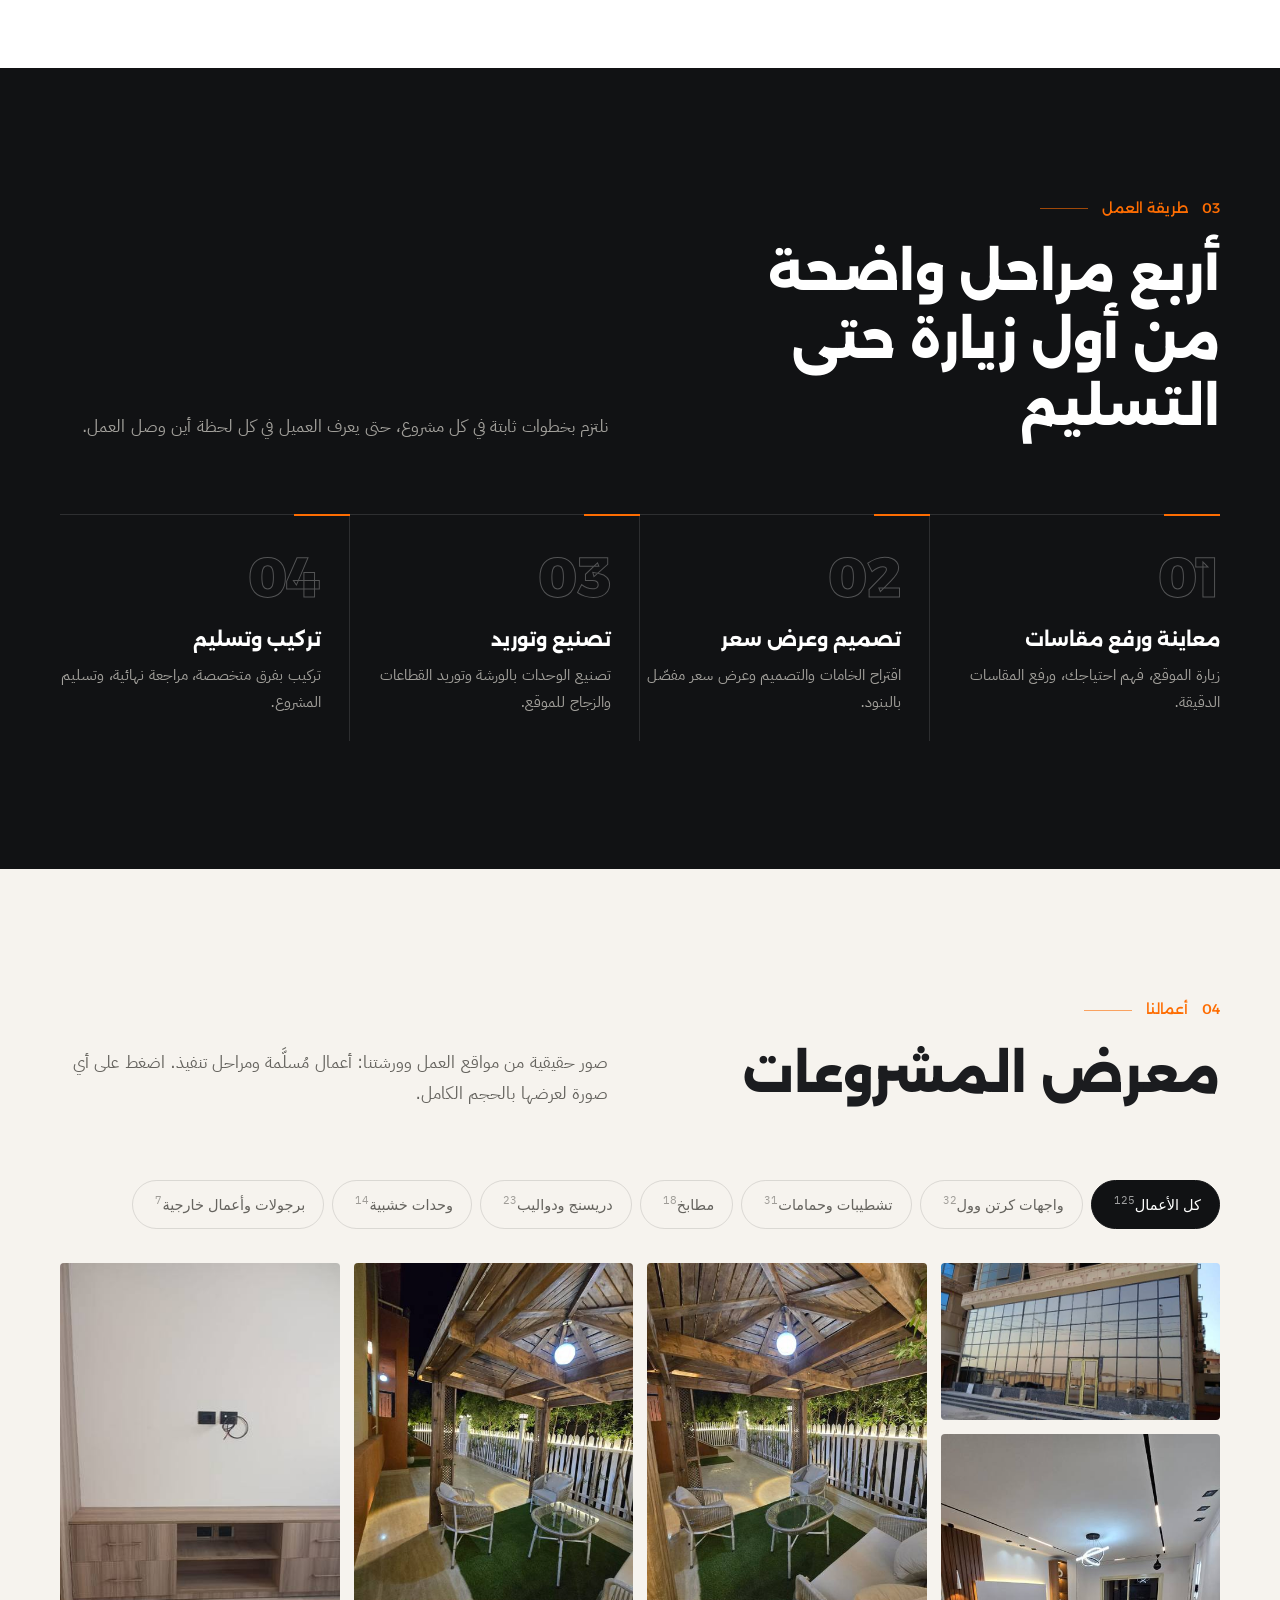
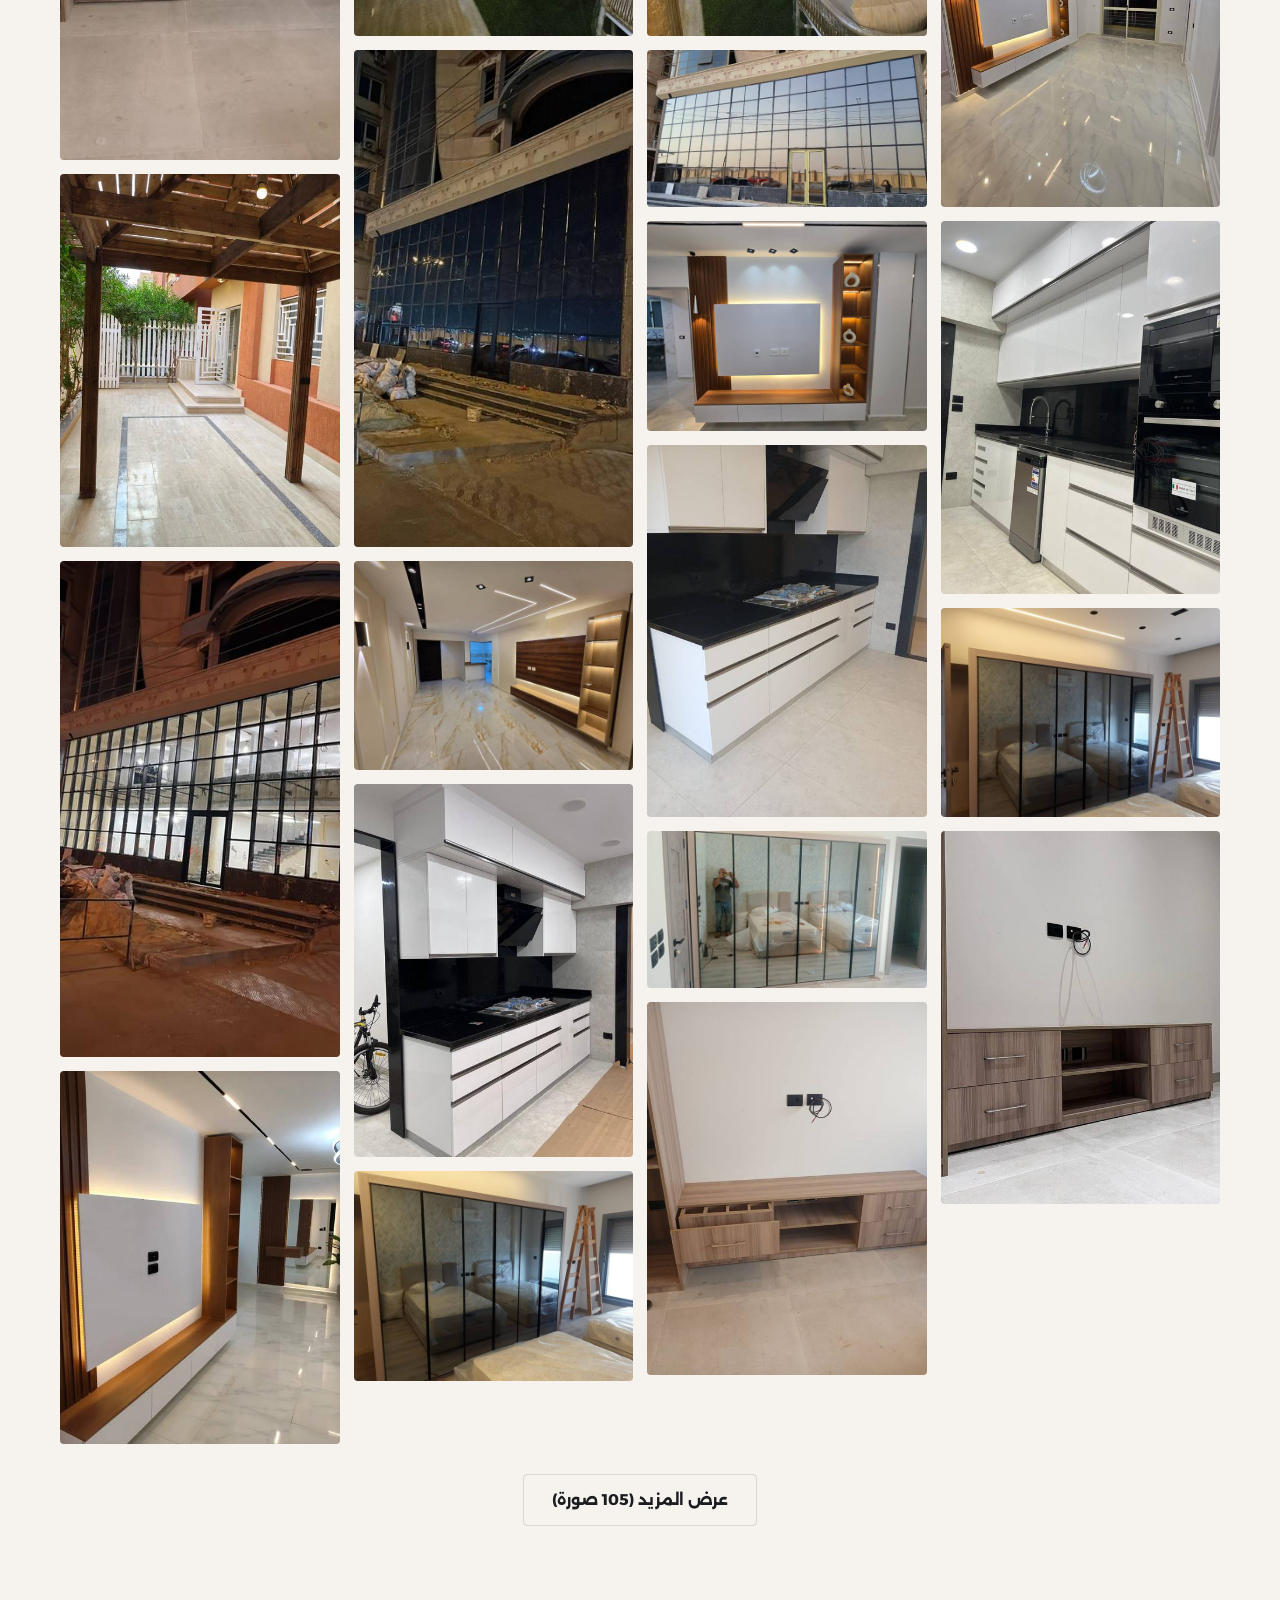
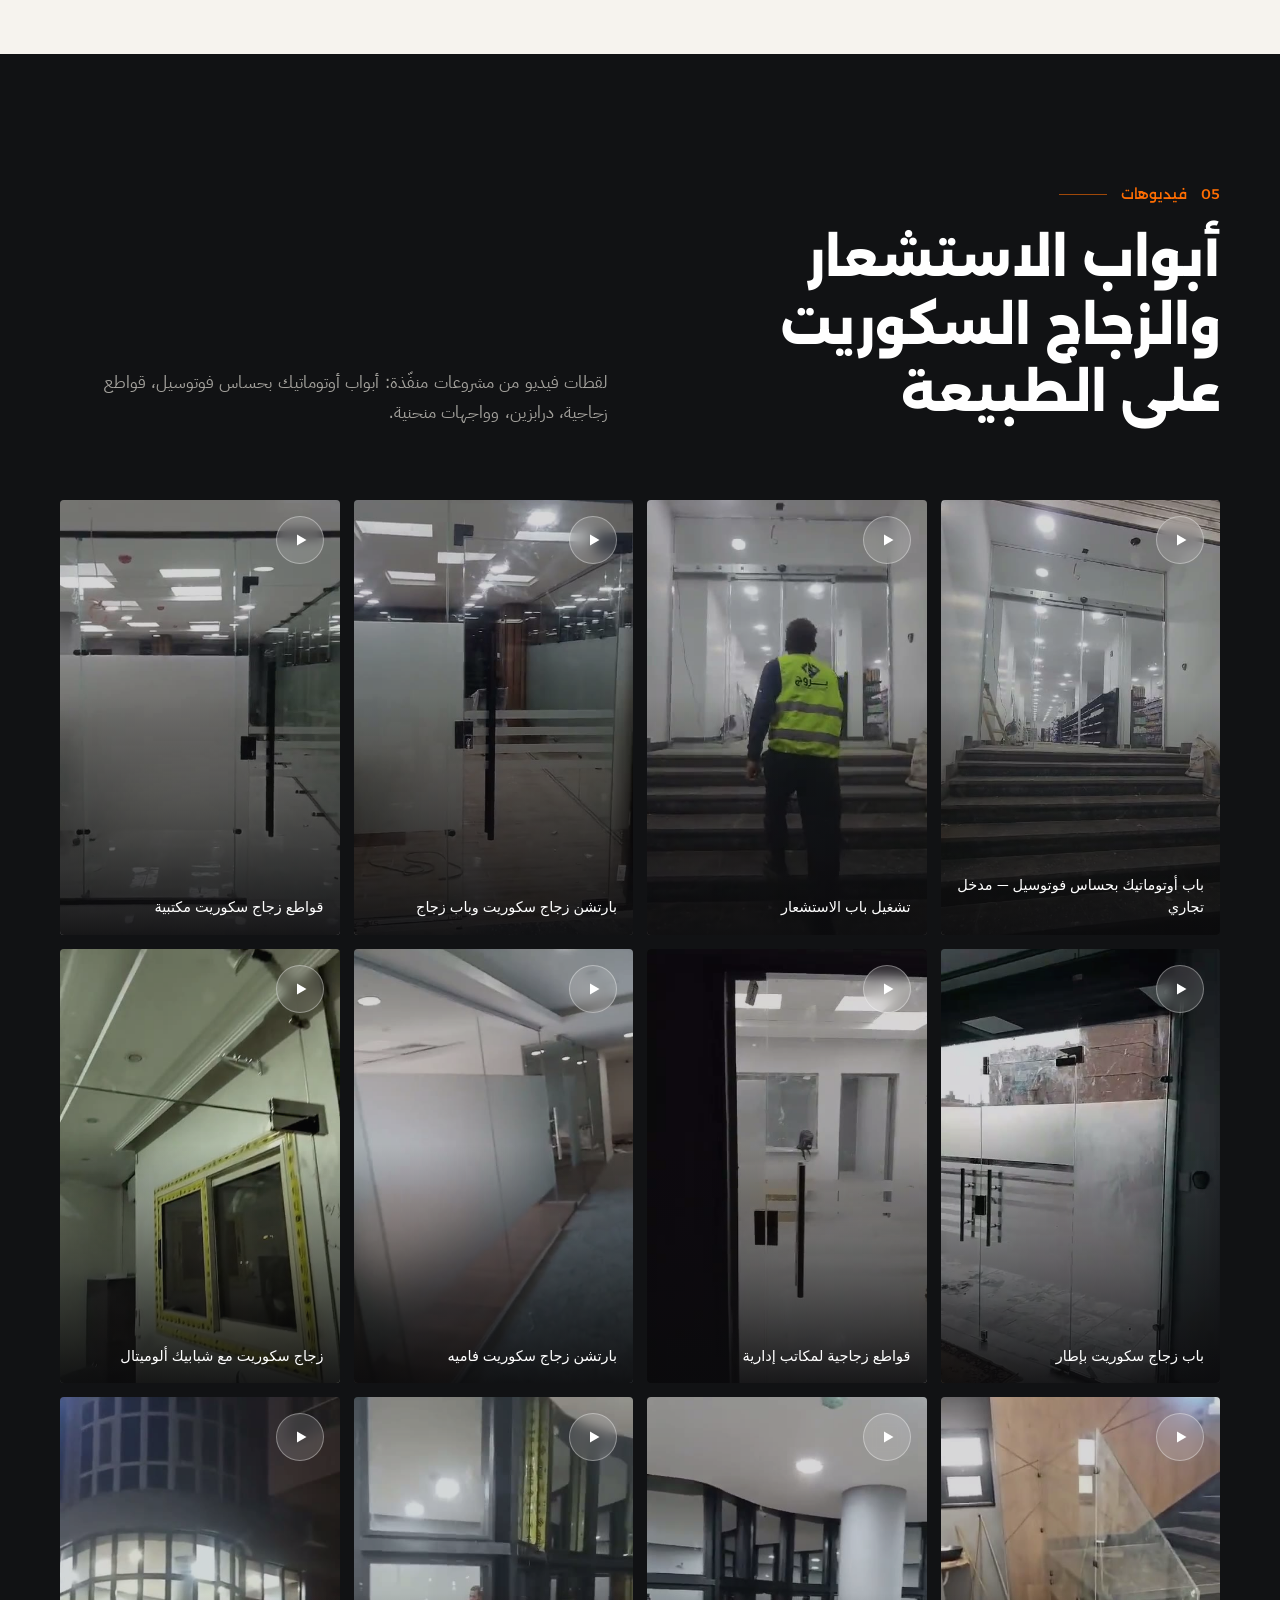
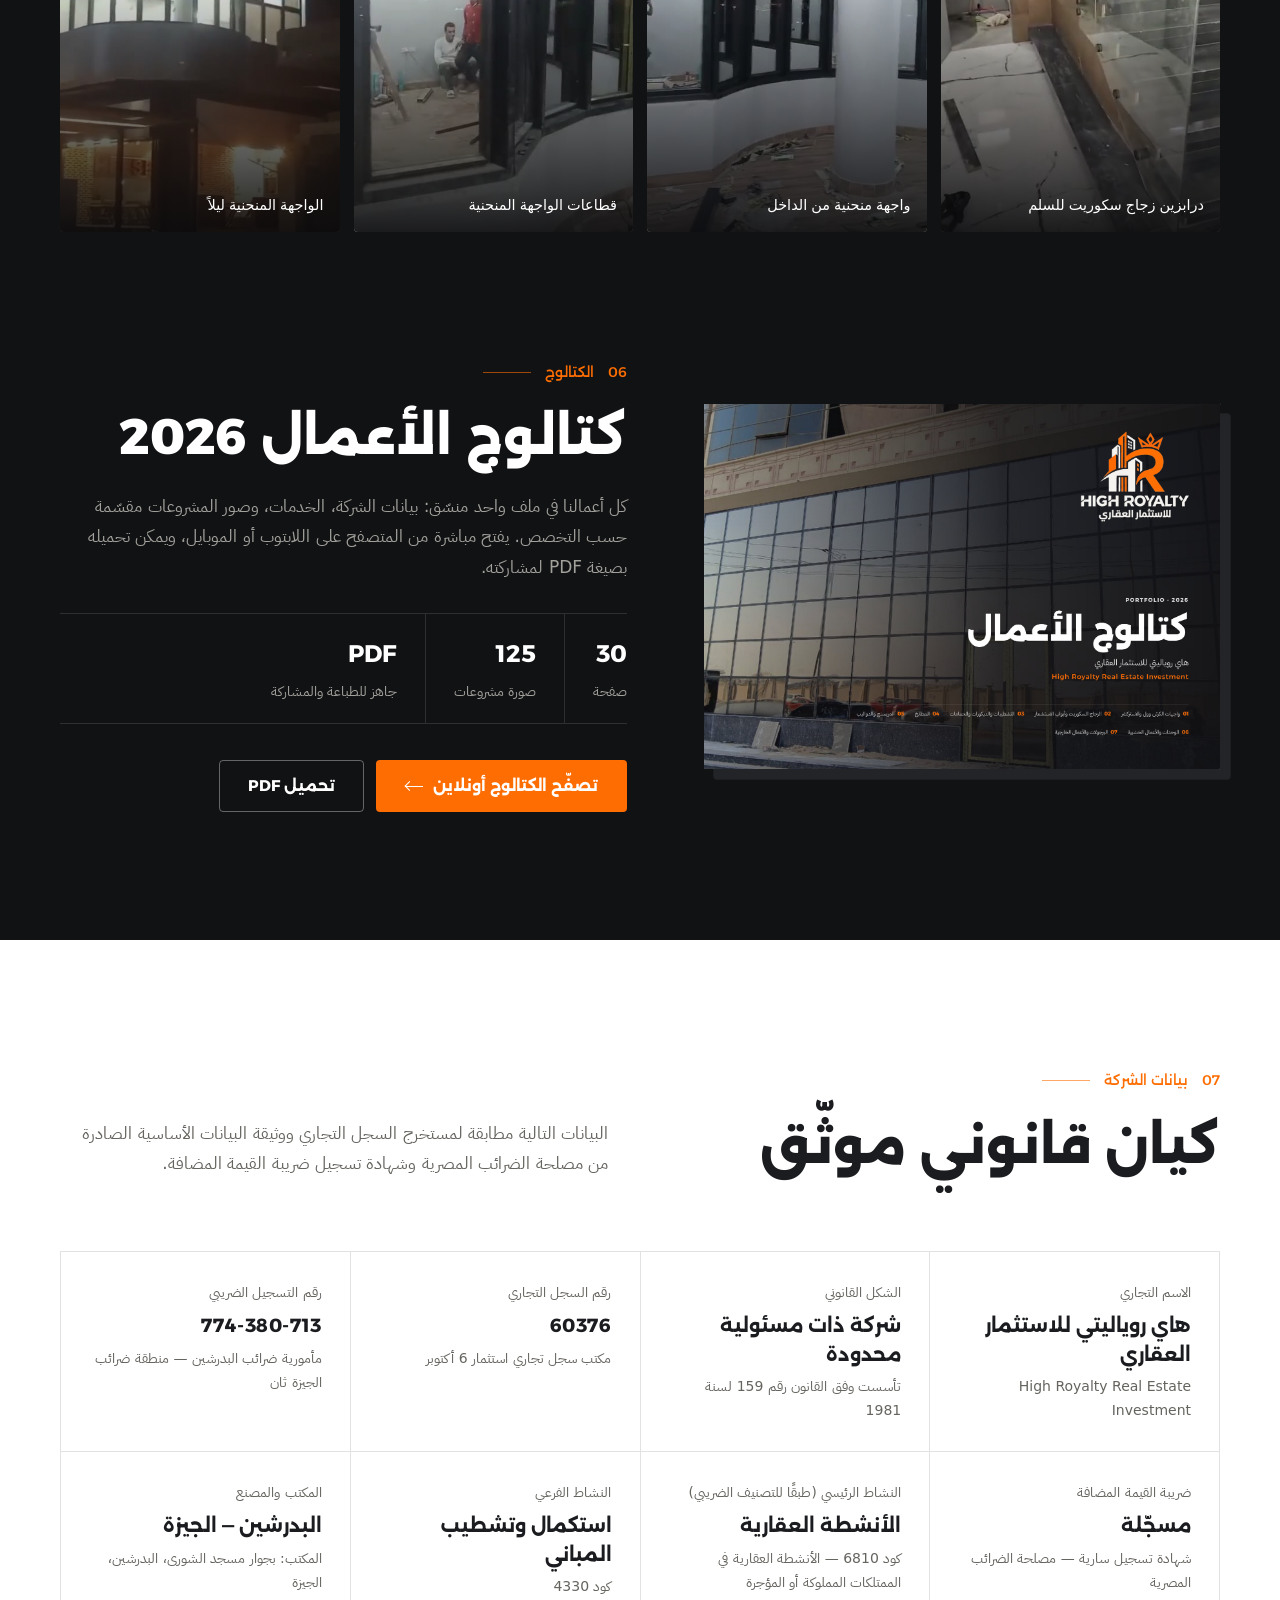
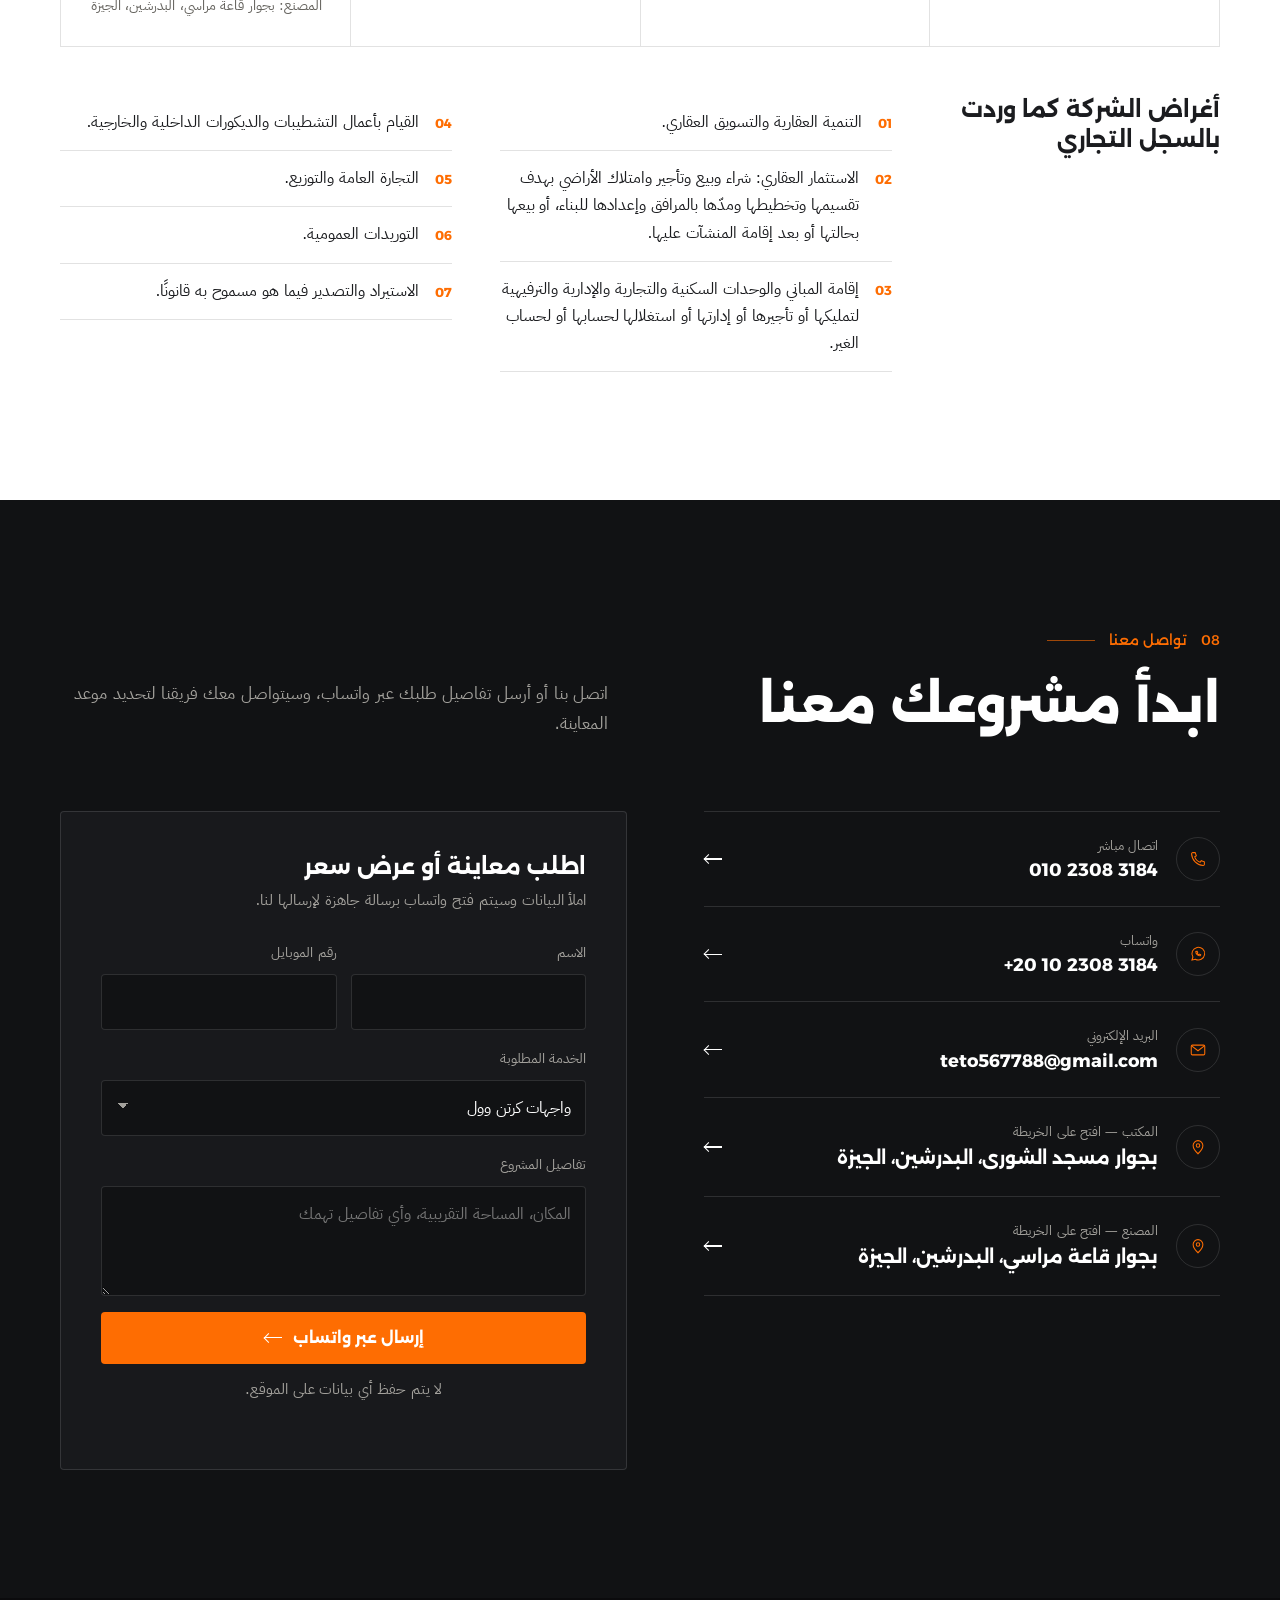
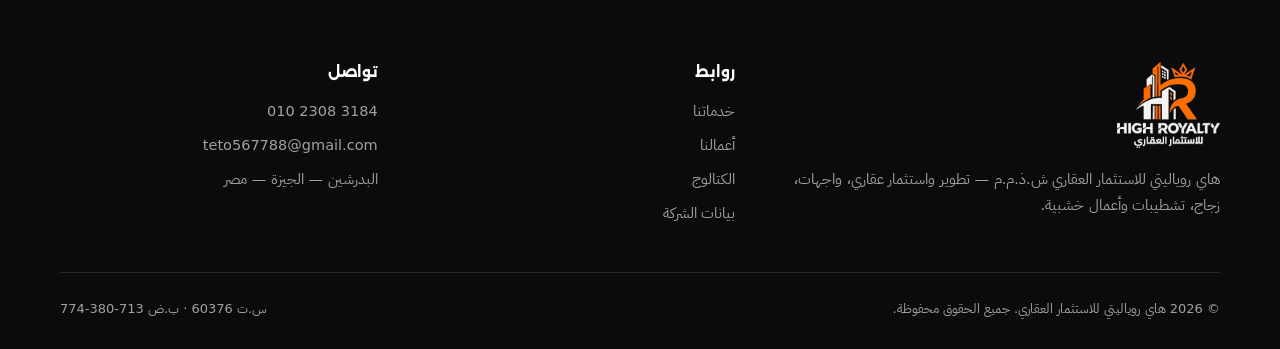
==== commit c850d9b1: "Replace head-office address with office and factory locations Office: next to Al-Shoura mosque, Badr" ====
--- a/index.html
+++ b/index.html
@@ -18,7 +18,7 @@
 <link rel="preload" href="assets/img/facades-01.jpg" as="image">
 <link rel="stylesheet" href="assets/css/style.css">
 <script type="application/ld+json">
-{"@context":"https://schema.org","@type":"GeneralContractor","name":"هاي روياليتي للاستثمار العقاري","alternateName":"High Royalty Real Estate Investment","legalName":"هاي روياليتي للاستثمار العقاري ش.ذ.م.م","logo":"assets/logo.png","image":"assets/img/facades-01.jpg","telephone":"+201023083184","email":"teto567788@gmail.com","taxID":"774-380-713","address":{"@type":"PostalAddress","streetAddress":"شارع عباس عناني، بجوار مسجد الجيوشي، قرية الشباب","addressLocality":"البدرشين","addressRegion":"الجيزة","postalCode":"3362101","addressCountry":"EG"}}
+{"@context":"https://schema.org","@type":"GeneralContractor","name":"هاي روياليتي للاستثمار العقاري","alternateName":"High Royalty Real Estate Investment","legalName":"هاي روياليتي للاستثمار العقاري ش.ذ.م.م","logo":"assets/logo.png","image":"assets/img/facades-01.jpg","telephone":"+201023083184","email":"teto567788@gmail.com","taxID":"774-380-713","address":{"@type":"PostalAddress","streetAddress":"بجوار مسجد الشورى","addressLocality":"البدرشين","addressRegion":"الجيزة","addressCountry":"EG"}}
 </script>
 </head>
 <body>
@@ -214,7 +214,7 @@
       <div class="cred"><small>ضريبة القيمة المضافة</small><b>مسجّلة</b><span>شهادة تسجيل سارية — مصلحة الضرائب المصرية</span></div>
       <div class="cred"><small>النشاط الرئيسي (طبقًا للتصنيف الضريبي)</small><b>الأنشطة العقارية</b><span>كود 6810 — الأنشطة العقارية في الممتلكات المملوكة أو المؤجرة</span></div>
       <div class="cred"><small>النشاط الفرعي</small><b>استكمال وتشطيب المباني</b><span>كود 4330</span></div>
-      <div class="cred"><small>المقر الرئيسي</small><b>البدرشين — الجيزة</b><span>شارع عباس عناني، بجوار مسجد الجيوشي، قرية الشباب، مركز البدرشين، محافظة الجيزة — الرقم البريدي 3362101</span></div>
+      <div class="cred"><small>المكتب والمصنع</small><b>البدرشين — الجيزة</b><span>المكتب: بجوار مسجد الشورى، البدرشين، الجيزة<br>المصنع: بجوار قاعة مراسي، البدرشين، الجيزة</span></div>
     </div>
     <div class="activities rv">
       <div><h3>أغراض الشركة كما وردت بالسجل التجاري</h3></div>
@@ -243,7 +243,8 @@
         <li><a href="tel:+201023083184"><span class="c-ic"><svg viewBox="0 0 24 24" fill="none" stroke="currentColor" stroke-width="1.4"><path d="M5 3.5h3.2l1.6 4.2-2.1 1.4a11 11 0 0 0 7.2 7.2l1.4-2.1 4.2 1.6V19a1.6 1.6 0 0 1-1.7 1.6A16.5 16.5 0 0 1 3.4 5.2 1.6 1.6 0 0 1 5 3.5Z"/></svg></span><span><small>اتصال مباشر</small><b class="num">010 2308 3184</b></span><span class="arrow"></span></a></li>
         <li><a href="https://wa.me/201023083184" target="_blank" rel="noopener"><span class="c-ic"><svg viewBox="0 0 24 24" fill="none" stroke="currentColor" stroke-width="1.4"><path d="M4 20l1.2-4A8.5 8.5 0 1 1 8.4 19L4 20Z"/><path d="M9 8.6c.2 2.9 2.6 5.4 5.6 5.8l1.1-1.3-1.8-.9-.8.7a4 4 0 0 1-2.1-2.1l.7-.8-.9-1.8L9 8.6Z" stroke-linejoin="round"/></svg></span><span><small>واتساب</small><b class="num">+20 10 2308 3184</b></span><span class="arrow"></span></a></li>
         <li><a href="mailto:teto567788@gmail.com"><span class="c-ic"><svg viewBox="0 0 24 24" fill="none" stroke="currentColor" stroke-width="1.4"><rect x="3" y="5.5" width="18" height="13" rx="1.5"/><path d="m3.5 6.5 8.5 6.5 8.5-6.5"/></svg></span><span><small>البريد الإلكتروني</small><b class="num">teto567788@gmail.com</b></span><span class="arrow"></span></a></li>
-        <li><a href="https://www.google.com/maps/search/?api=1&amp;query=%D9%85%D8%B3%D8%AC%D8%AF%20%D8%A7%D9%84%D8%AC%D9%8A%D9%88%D8%B4%D9%8A%20%D8%A7%D9%84%D8%A8%D8%AF%D8%B1%D8%B4%D9%8A%D9%86%20%D8%A7%D9%84%D8%AC%D9%8A%D8%B2%D8%A9" target="_blank" rel="noopener"><span class="c-ic"><svg viewBox="0 0 24 24" fill="none" stroke="currentColor" stroke-width="1.4"><path d="M12 21s-6.5-6.1-6.5-11a6.5 6.5 0 0 1 13 0c0 4.9-6.5 11-6.5 11Z"/><circle cx="12" cy="10" r="2.3"/></svg></span><span><small>المقر الرئيسي — افتح على الخريطة</small><b>شارع عباس عناني، بجوار مسجد الجيوشي، البدرشين، الجيزة</b></span><span class="arrow"></span></a></li>
+        <li><a href="https://www.google.com/maps/search/?api=1&amp;query=%D9%85%D8%B3%D8%AC%D8%AF%20%D8%A7%D9%84%D8%B4%D9%88%D8%B1%D9%89%20%D8%A7%D9%84%D8%A8%D8%AF%D8%B1%D8%B4%D9%8A%D9%86%20%D8%A7%D9%84%D8%AC%D9%8A%D8%B2%D8%A9" target="_blank" rel="noopener"><span class="c-ic"><svg viewBox="0 0 24 24" fill="none" stroke="currentColor" stroke-width="1.4"><path d="M12 21s-6.5-6.1-6.5-11a6.5 6.5 0 0 1 13 0c0 4.9-6.5 11-6.5 11Z"/><circle cx="12" cy="10" r="2.3"/></svg></span><span><small>المكتب — افتح على الخريطة</small><b>بجوار مسجد الشورى، البدرشين، الجيزة</b></span><span class="arrow"></span></a></li>
+        <li><a href="https://www.google.com/maps/search/?api=1&amp;query=%D9%82%D8%A7%D8%B9%D8%A9%20%D9%85%D8%B1%D8%A7%D8%B3%D9%8A%20%D8%A7%D9%84%D8%A8%D8%AF%D8%B1%D8%B4%D9%8A%D9%86%20%D8%A7%D9%84%D8%AC%D9%8A%D8%B2%D8%A9" target="_blank" rel="noopener"><span class="c-ic"><svg viewBox="0 0 24 24" fill="none" stroke="currentColor" stroke-width="1.4"><path d="M12 21s-6.5-6.1-6.5-11a6.5 6.5 0 0 1 13 0c0 4.9-6.5 11-6.5 11Z"/><circle cx="12" cy="10" r="2.3"/></svg></span><span><small>المصنع — افتح على الخريطة</small><b>بجوار قاعة مراسي، البدرشين، الجيزة</b></span><span class="arrow"></span></a></li>
       </ul>
       <form class="form rv rv-d1" id="waForm" novalidate>
         <h3>اطلب معاينة أو عرض سعر</h3>
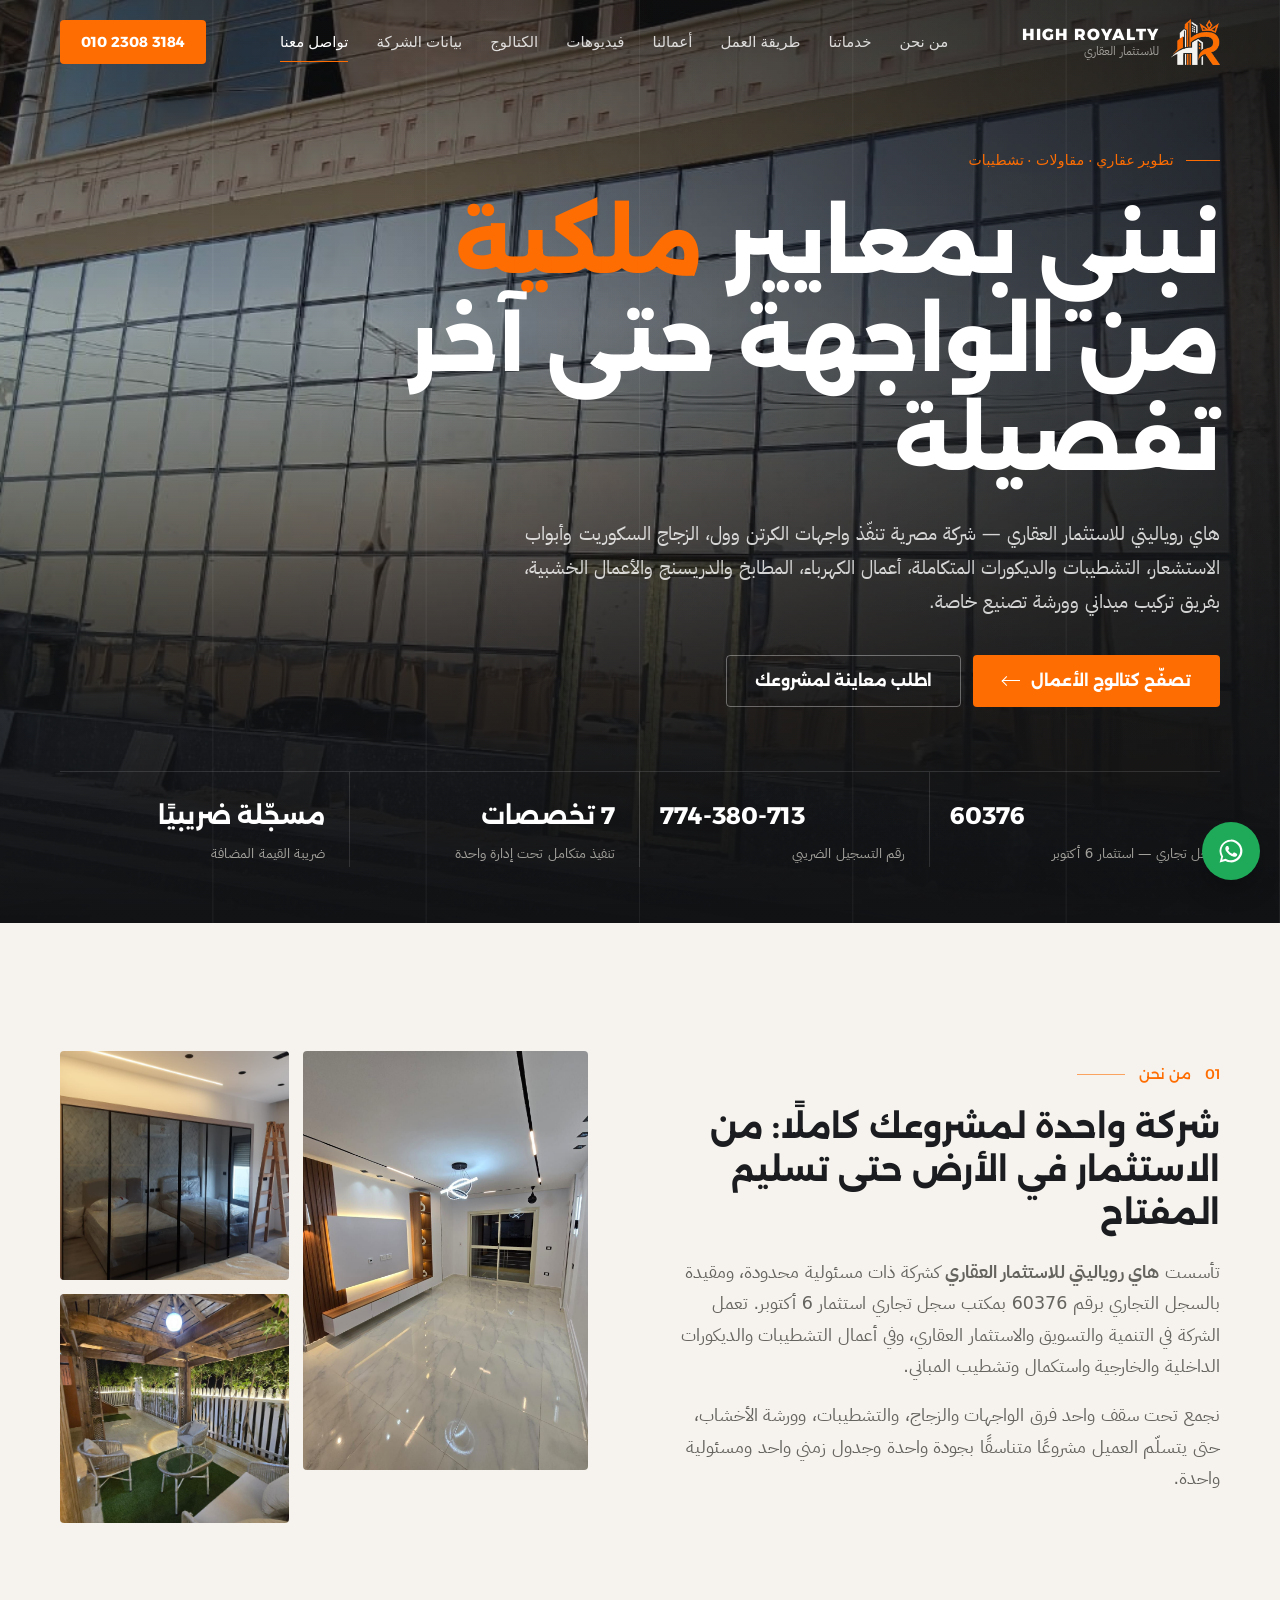
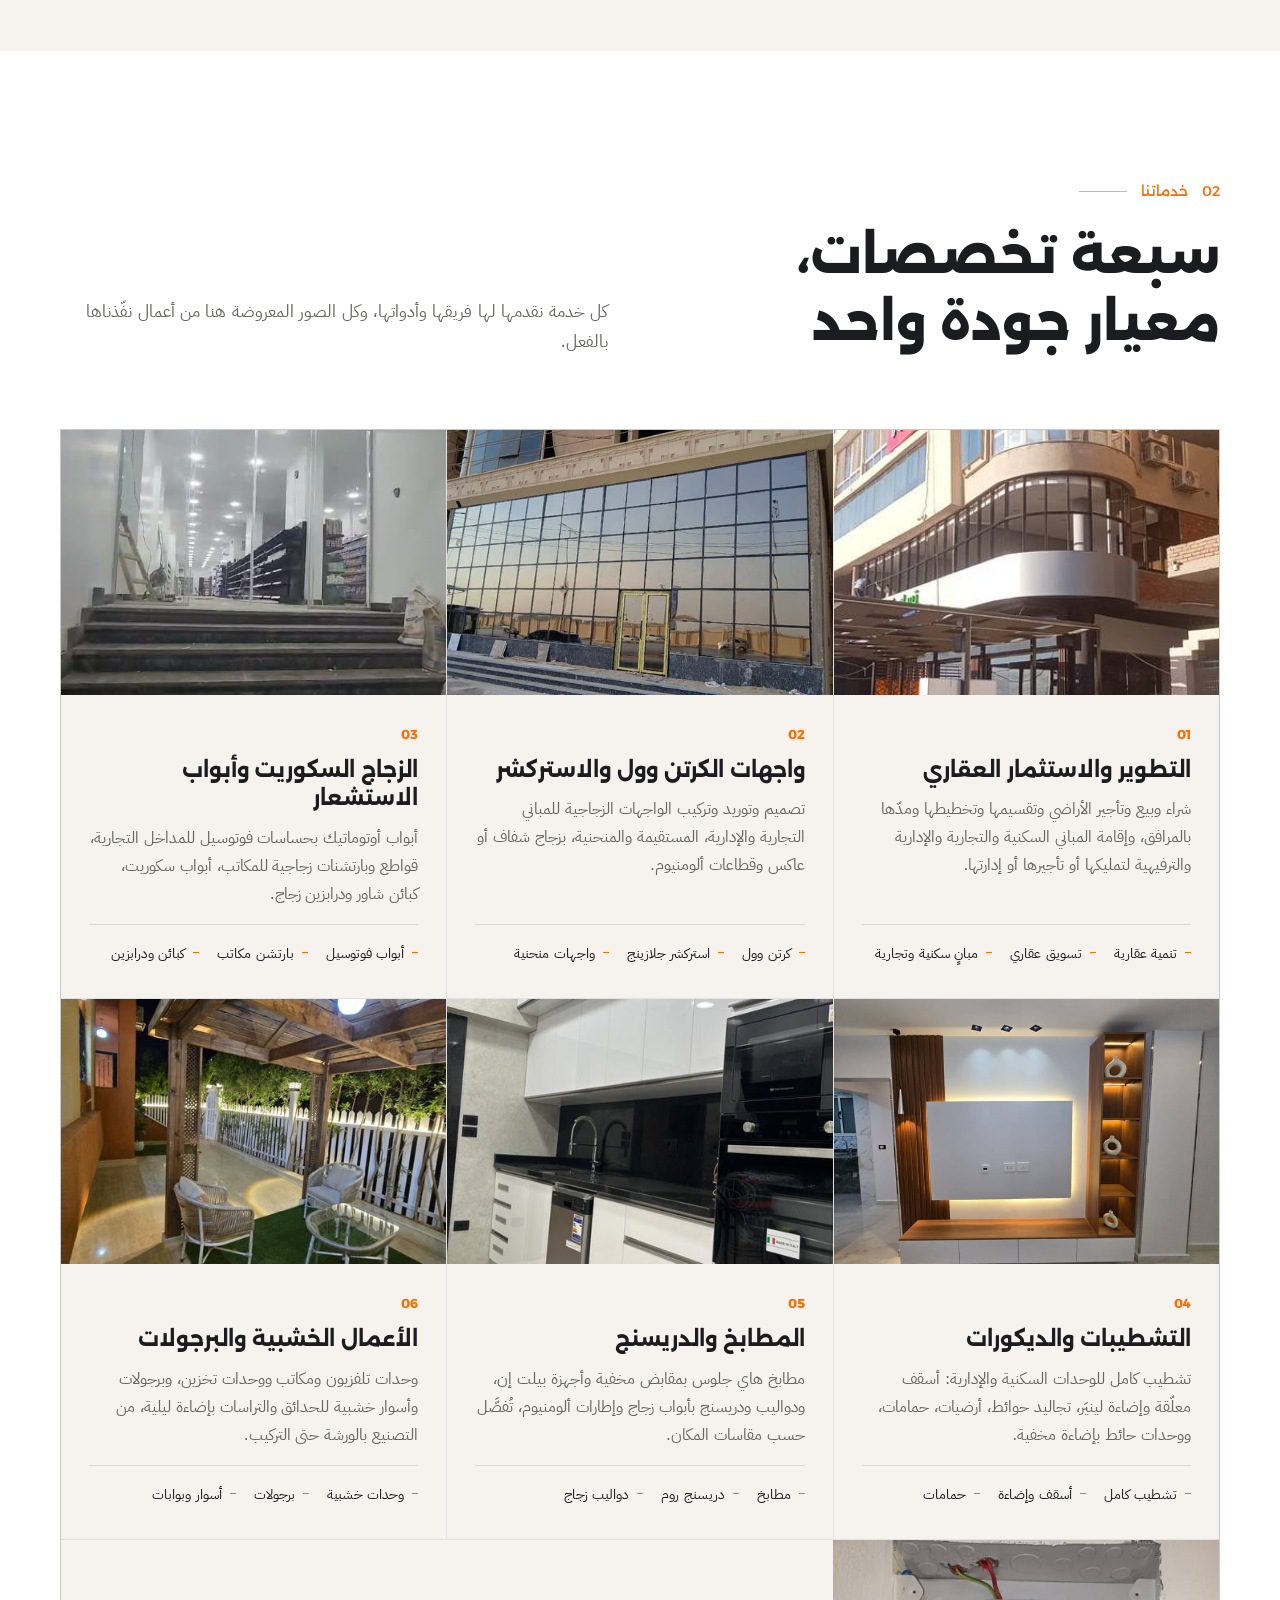
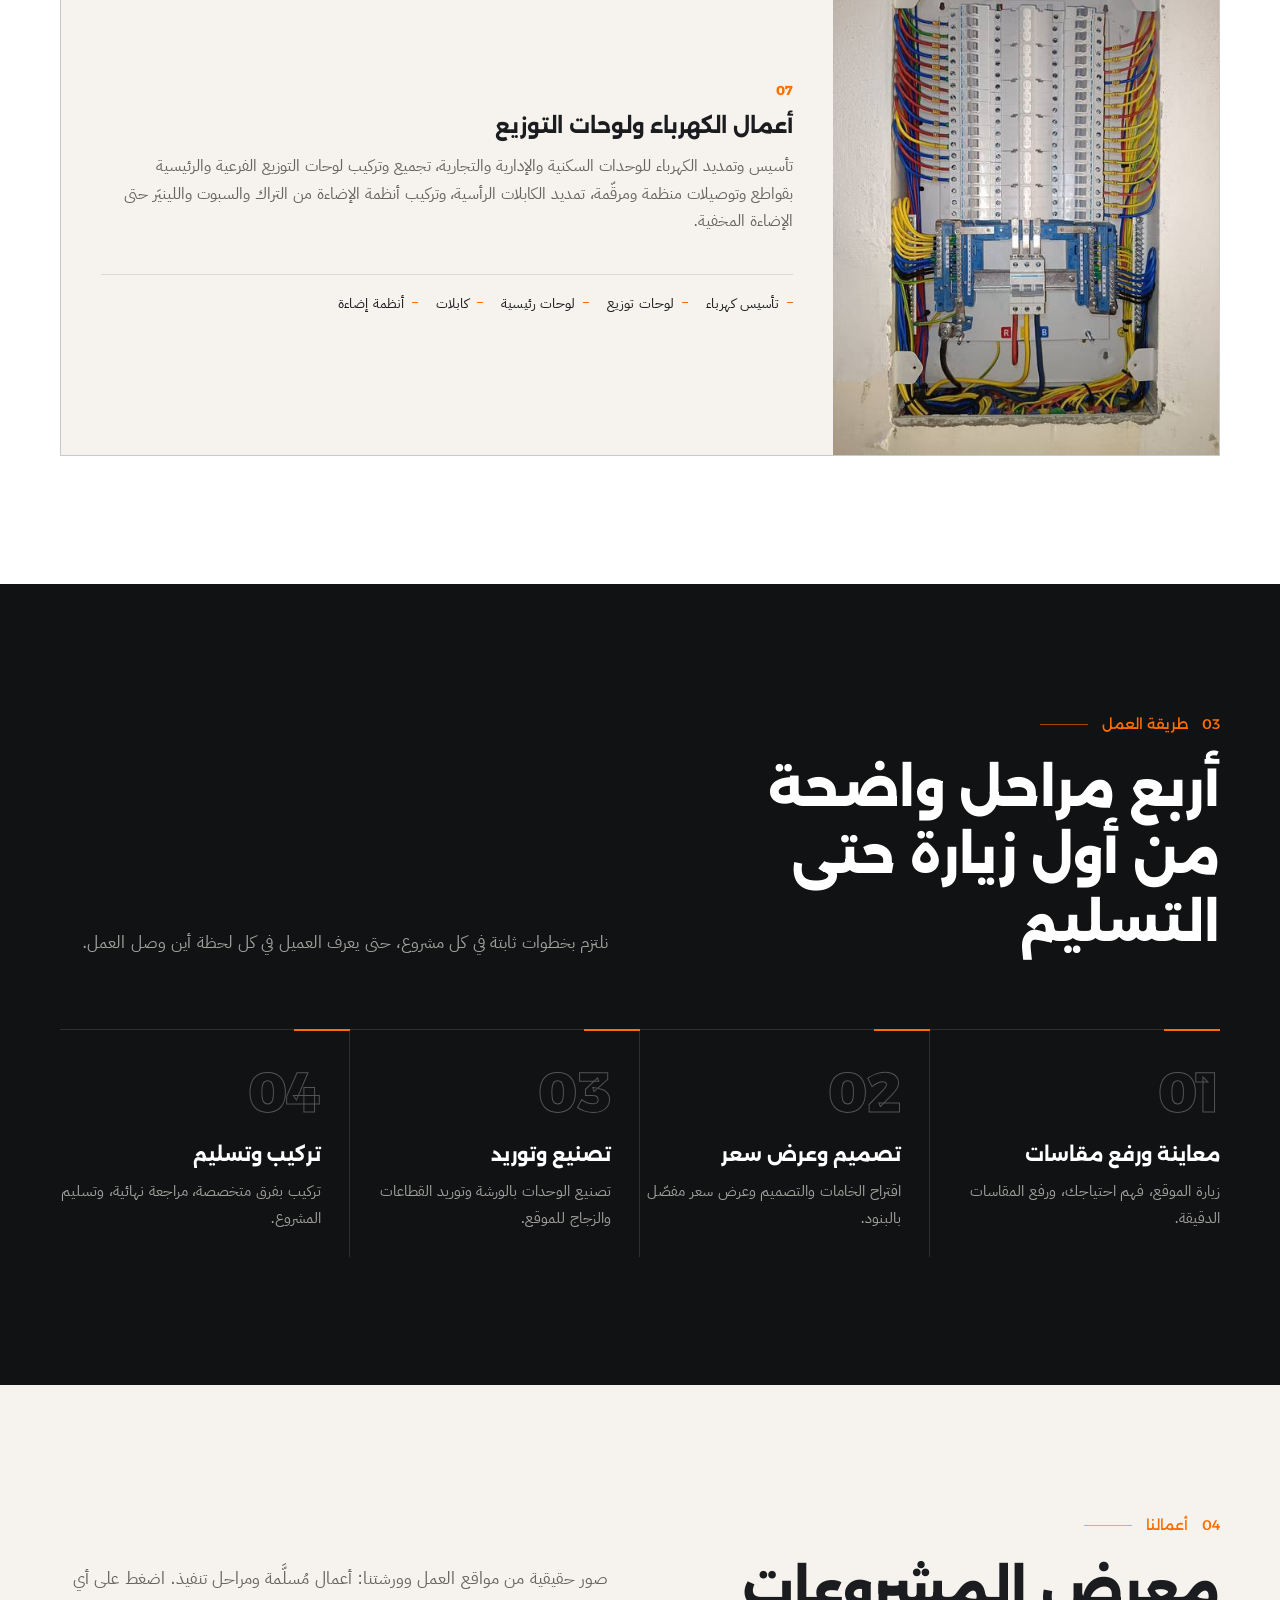
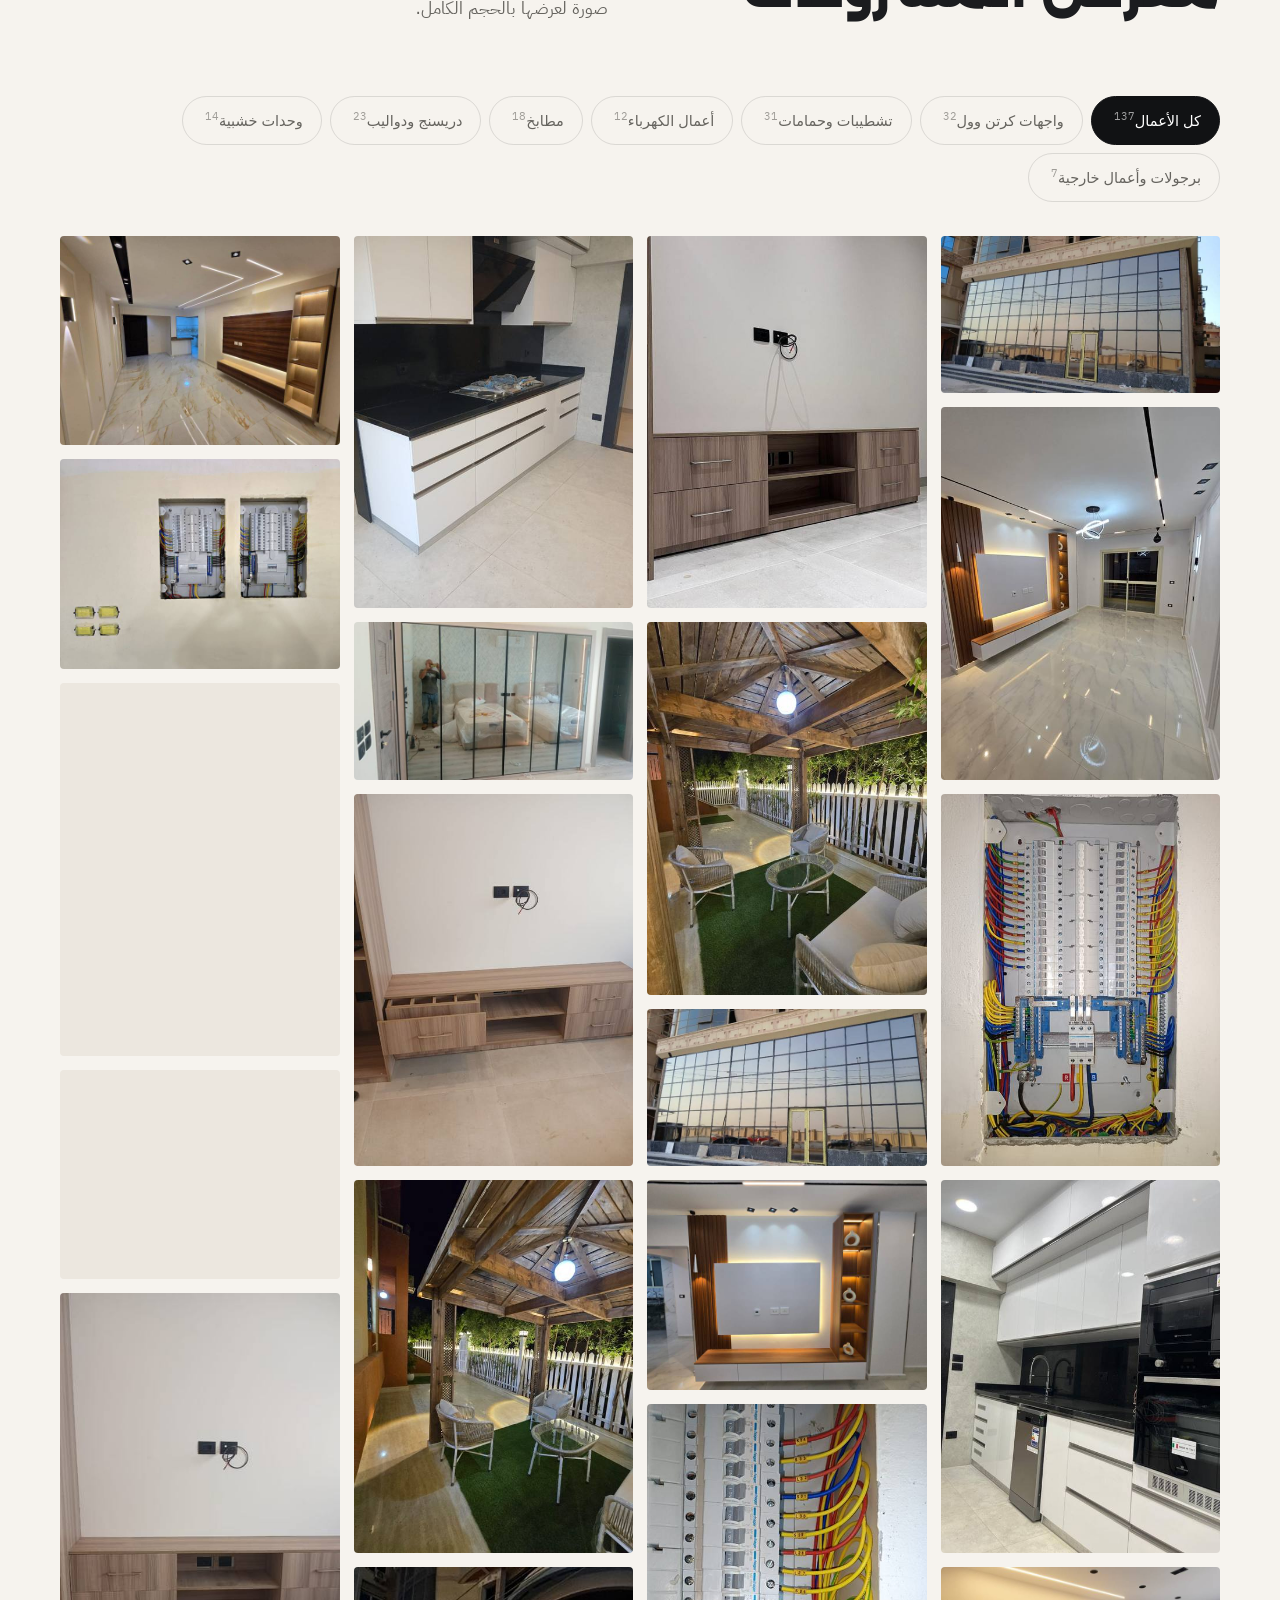
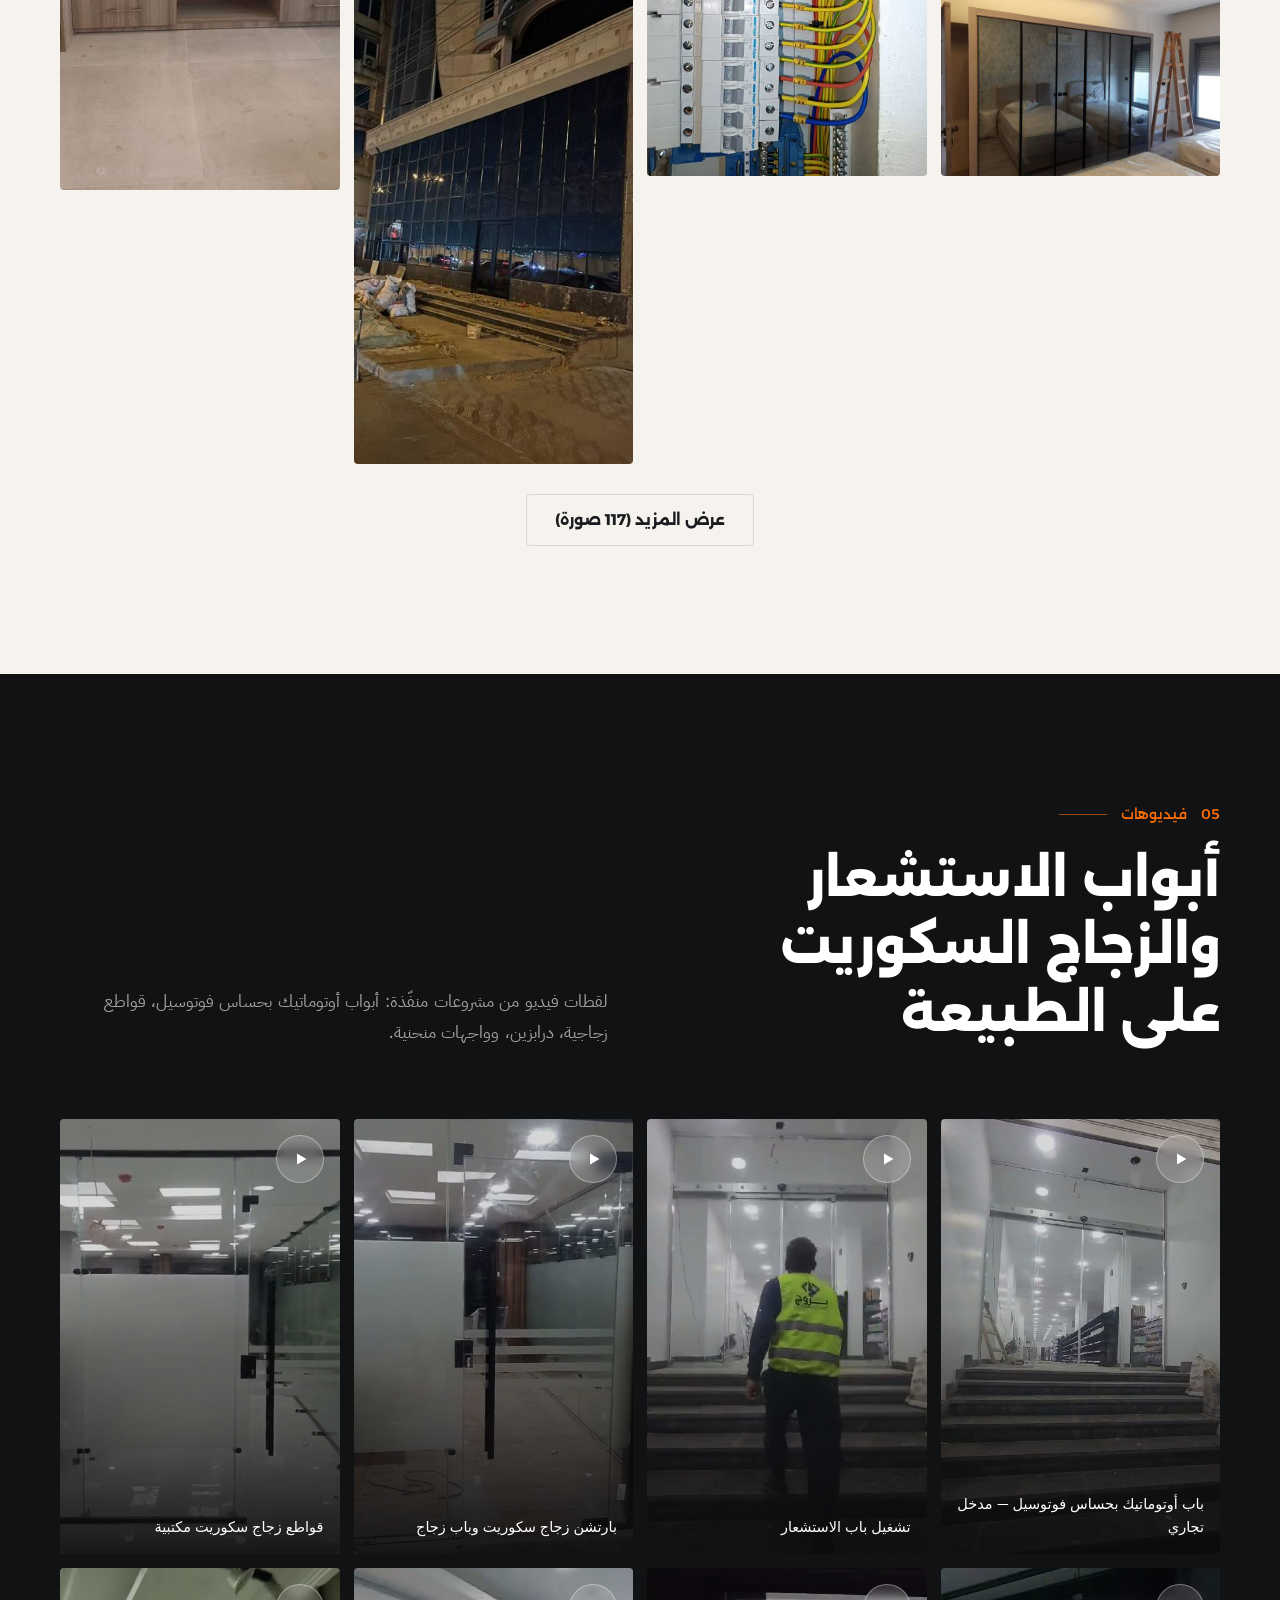
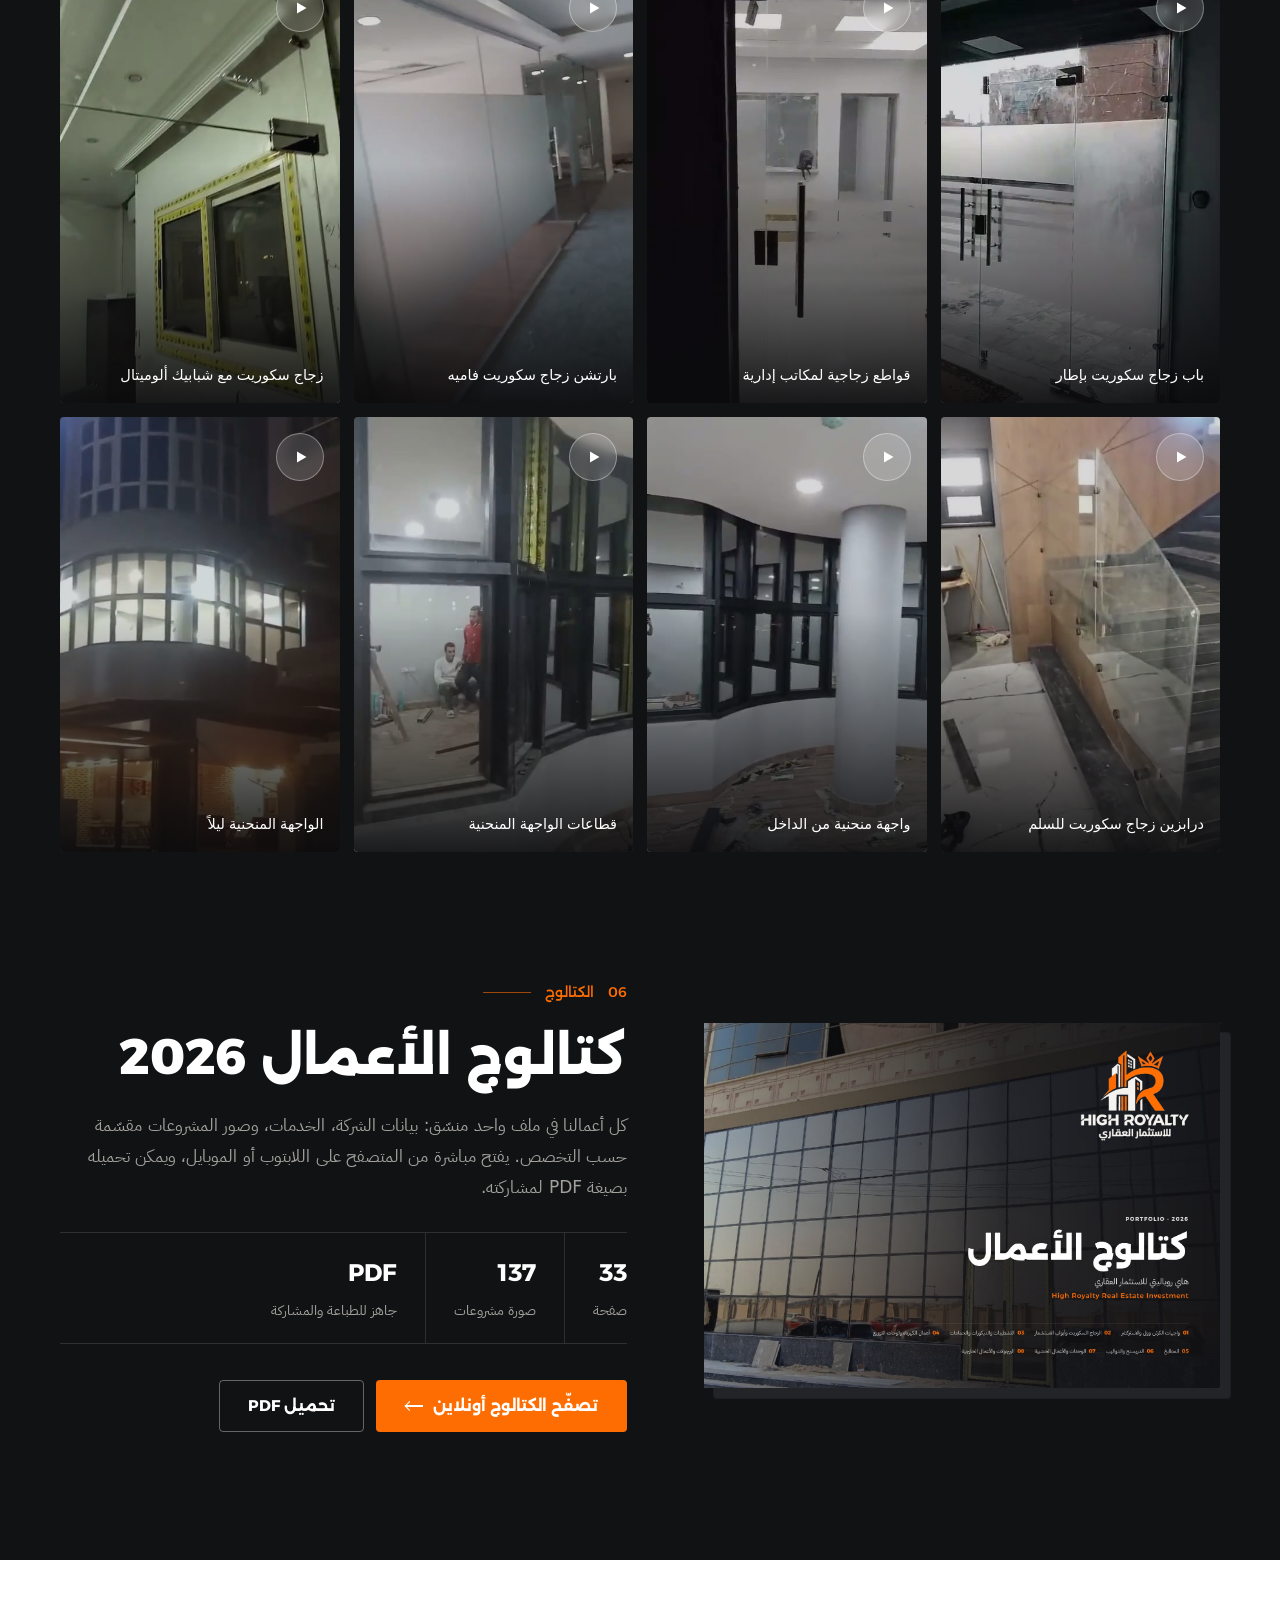
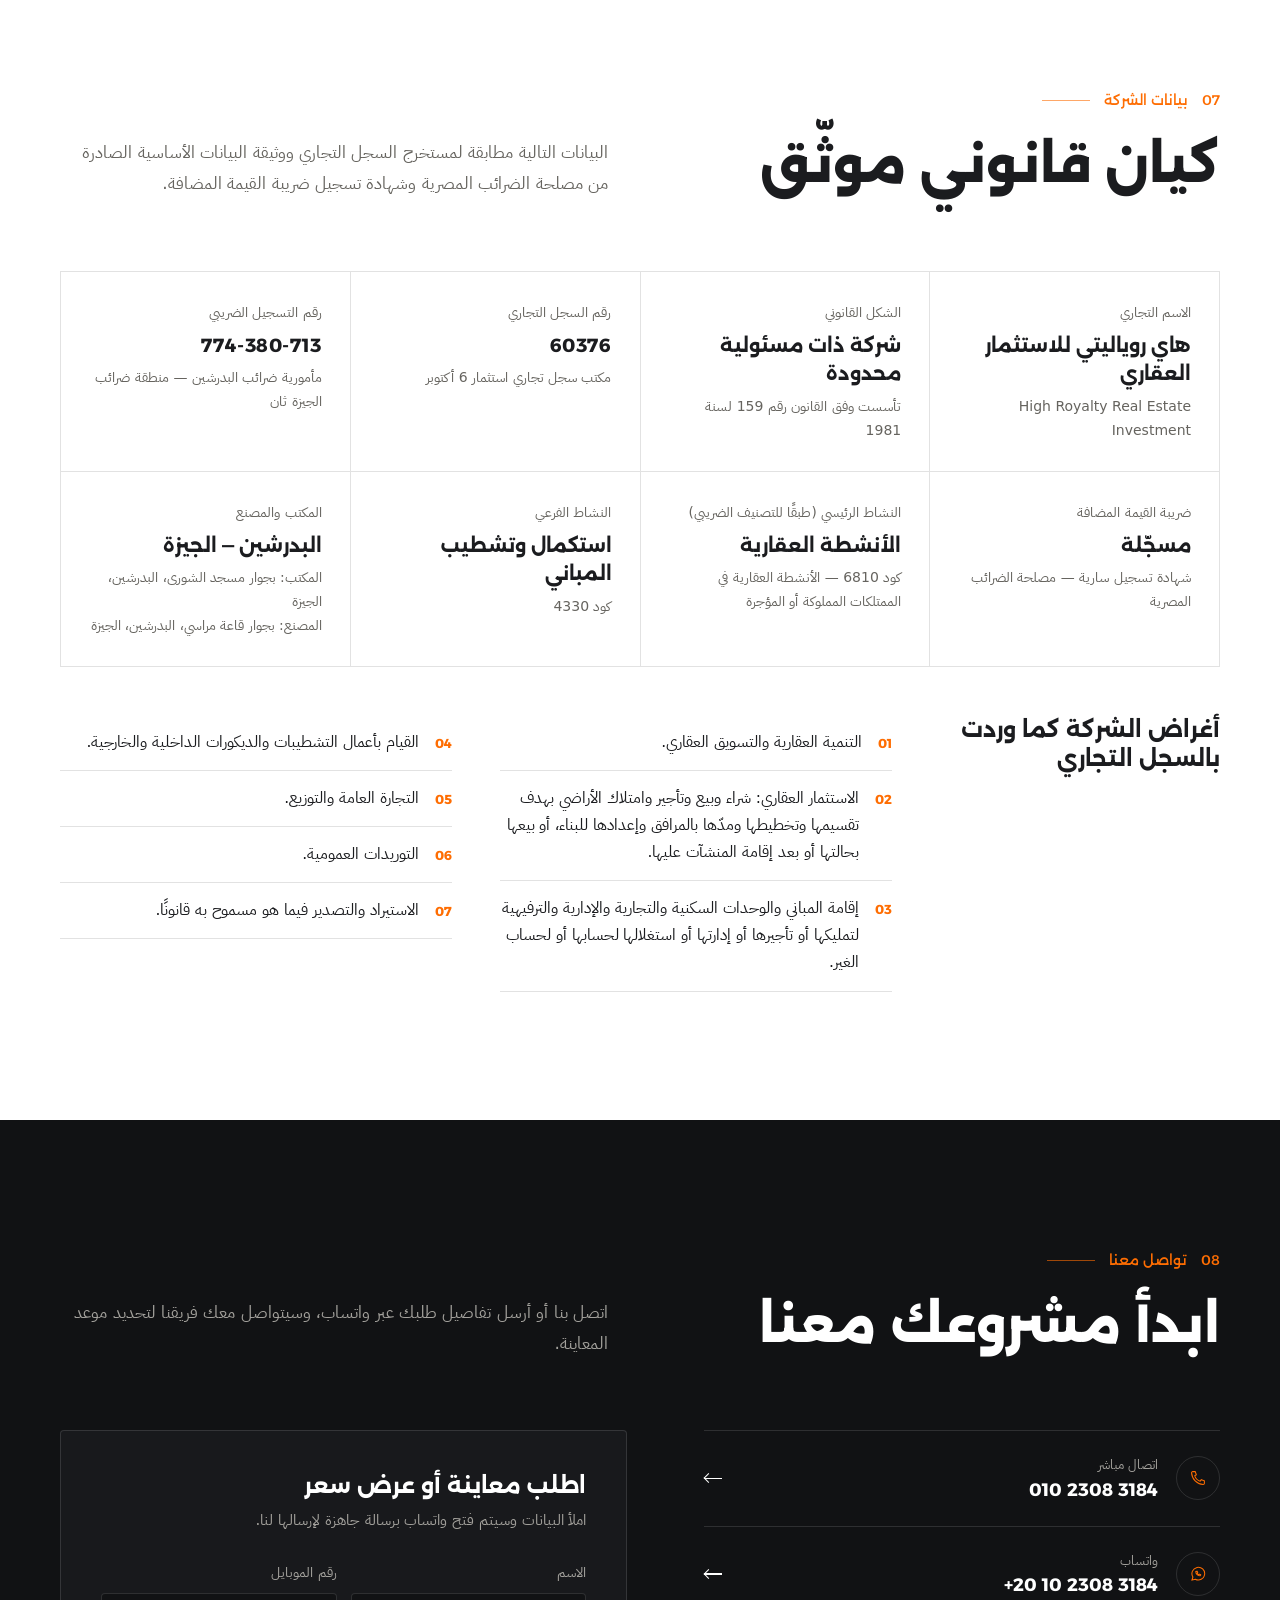
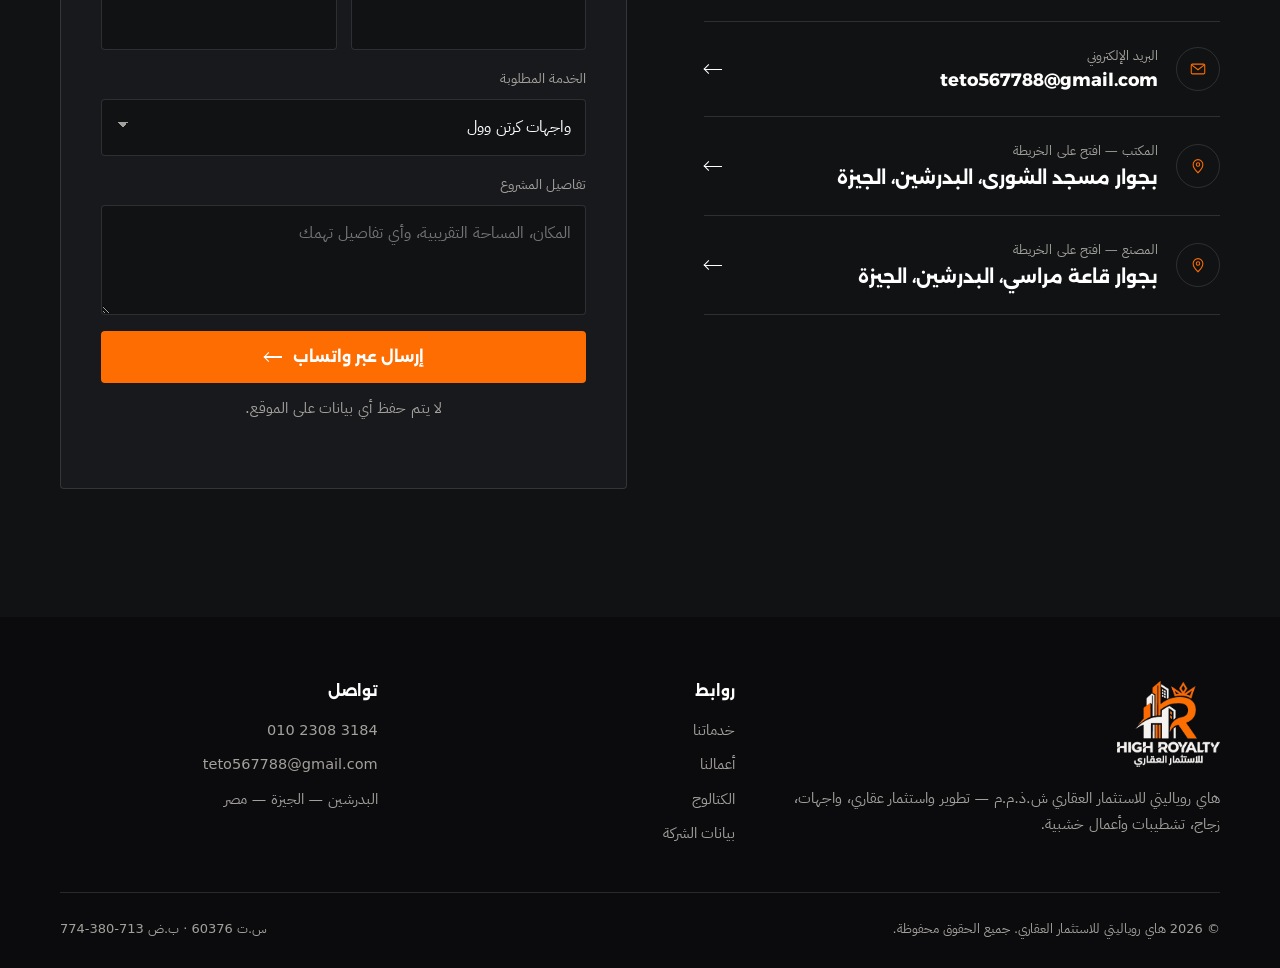
==== commit 9c64e569: "Add electrical works section to site and catalog New service card (07), gallery filter with 12 photo" ====
--- a/index.html
+++ b/index.html
@@ -4,7 +4,7 @@
 <meta charset="utf-8">
 <meta name="viewport" content="width=device-width, initial-scale=1, viewport-fit=cover">
 <title>هاي روياليتي للاستثمار العقاري | High Royalty Real Estate Investment</title>
-<meta name="description" content="هاي روياليتي للاستثمار العقاري — شركة مصرية ذات مسئولية محدودة للتطوير والاستثمار العقاري، واجهات الكرتن وول، الزجاج السكوريت وأبواب الاستشعار، التشطيبات والديكورات، المطابخ والدريسنج والأعمال الخشبية. البدرشين – الجيزة.">
+<meta name="description" content="هاي روياليتي للاستثمار العقاري — شركة مصرية ذات مسئولية محدودة للتطوير والاستثمار العقاري، واجهات الكرتن وول، الزجاج السكوريت وأبواب الاستشعار، التشطيبات والديكورات، أعمال الكهرباء ولوحات التوزيع، المطابخ والدريسنج والأعمال الخشبية. البدرشين – الجيزة.">
 <meta name="theme-color" content="#111214">
 <meta property="og:type" content="website">
 <meta property="og:locale" content="ar_EG">
@@ -55,7 +55,7 @@
   <div class="wrap hero-inner">
     <div class="eyebrow">تطوير عقاري · مقاولات · تشطيبات</div>
     <h1>نبني بمعايير <em>ملكية</em> من الواجهة حتى آخر تفصيلة</h1>
-    <p class="hero-lead">هاي روياليتي للاستثمار العقاري — شركة مصرية تنفّذ واجهات الكرتن وول، الزجاج السكوريت وأبواب الاستشعار، التشطيبات والديكورات المتكاملة، المطابخ والدريسنج والأعمال الخشبية، بفريق تركيب ميداني وورشة تصنيع خاصة.</p>
+    <p class="hero-lead">هاي روياليتي للاستثمار العقاري — شركة مصرية تنفّذ واجهات الكرتن وول، الزجاج السكوريت وأبواب الاستشعار، التشطيبات والديكورات المتكاملة، أعمال الكهرباء، المطابخ والدريسنج والأعمال الخشبية، بفريق تركيب ميداني وورشة تصنيع خاصة.</p>
     <div class="hero-actions">
       <a class="btn btn-primary" href="#catalog">تصفّح كتالوج الأعمال <span class="arrow"></span></a>
       <a class="btn btn-ghost" href="#contact">اطلب معاينة لمشروعك</a>
@@ -63,7 +63,7 @@
     <div class="hero-facts">
       <div><b class="ltr">60376</b><span>سجل تجاري — استثمار 6 أكتوبر</span></div>
       <div><b class="ltr">774-380-713</b><span>رقم التسجيل الضريبي</span></div>
-      <div><b>6 تخصصات</b><span>تنفيذ متكامل تحت إدارة واحدة</span></div>
+      <div><b>7 تخصصات</b><span>تنفيذ متكامل تحت إدارة واحدة</span></div>
       <div><b>مسجّلة ضريبيًا</b><span>ضريبة القيمة المضافة</span></div>
     </div>
   </div>
@@ -91,7 +91,7 @@
 <section class="sec sec-white" id="services">
   <div class="wrap">
     <div class="sec-head rv">
-      <div><div class="sec-num"><i>02</i> خدماتنا</div><h2>ستة تخصصات، معيار جودة واحد</h2></div>
+      <div><div class="sec-num"><i>02</i> خدماتنا</div><h2>سبعة تخصصات، معيار جودة واحد</h2></div>
       <p>كل خدمة نقدمها لها فريقها وأدواتها، وكل الصور المعروضة هنا من أعمال نفّذناها بالفعل.</p>
     </div>
     <div class="services">
@@ -131,6 +131,12 @@
           <p>وحدات تلفزيون ومكاتب ووحدات تخزين، وبرجولات وأسوار خشبية للحدائق والتراسات بإضاءة ليلية، من التصنيع بالورشة حتى التركيب.</p>
           <ul><li>وحدات خشبية</li><li>برجولات</li><li>أسوار وبوابات</li></ul></div>
       </article>
+      <article class="svc svc-wide rv">
+        <div class="svc-img"><img src="assets/thumbs/electrical-01.jpg" alt="لوحة توزيع كهرباء" loading="lazy"></div>
+        <div class="svc-body"><div class="svc-n">07</div><h3>أعمال الكهرباء ولوحات التوزيع</h3>
+          <p>تأسيس وتمديد الكهرباء للوحدات السكنية والإدارية والتجارية، تجميع وتركيب لوحات التوزيع الفرعية والرئيسية بقواطع وتوصيلات منظمة ومرقّمة، تمديد الكابلات الرأسية، وتركيب أنظمة الإضاءة من التراك والسبوت واللينيَر حتى الإضاءة المخفية.</p>
+          <ul><li>تأسيس كهرباء</li><li>لوحات توزيع</li><li>لوحات رئيسية</li><li>كابلات</li><li>أنظمة إضاءة</li></ul></div>
+      </article>
     </div>
   </div>
 </section>
@@ -188,7 +194,7 @@
       <p>كل أعمالنا في ملف واحد منسّق: بيانات الشركة، الخدمات، وصور المشروعات مقسّمة حسب التخصص. يفتح مباشرة من المتصفح على اللابتوب أو الموبايل، ويمكن تحميله بصيغة PDF لمشاركته.</p>
       <div class="cat-meta">
         <div><b id="catPages">—</b><span>صفحة</span></div>
-        <div><b>125</b><span>صورة مشروعات</span></div>
+        <div><b>137</b><span>صورة مشروعات</span></div>
         <div><b>PDF</b><span>جاهز للطباعة والمشاركة</span></div>
       </div>
       <div class="cat-actions">
@@ -255,7 +261,7 @@
         </div>
         <div class="field"><label for="fService">الخدمة المطلوبة</label>
           <select id="fService" name="service">
-            <option>واجهات كرتن وول</option><option>زجاج سكوريت وأبواب استشعار</option><option>تشطيبات وديكورات</option><option>مطابخ ودريسنج</option><option>أعمال خشبية وبرجولات</option><option>استثمار وتطوير عقاري</option>
+            <option>واجهات كرتن وول</option><option>زجاج سكوريت وأبواب استشعار</option><option>تشطيبات وديكورات</option><option>أعمال الكهرباء</option><option>مطابخ ودريسنج</option><option>أعمال خشبية وبرجولات</option><option>استثمار وتطوير عقاري</option>
           </select></div>
         <div class="field"><label for="fMsg">تفاصيل المشروع</label><textarea id="fMsg" name="msg" placeholder="المكان، المساحة التقريبية، وأي تفاصيل تهمك"></textarea></div>
         <button class="btn btn-primary" type="submit">إرسال عبر واتساب <span class="arrow"></span></button>
--- a/assets/css/style.css
+++ b/assets/css/style.css
@@ -337,3 +337,11 @@
   .rv{opacity:1;transform:none}
 }
 @media (max-width:1100px){.menu-open .header{backdrop-filter:none;-webkit-backdrop-filter:none;background:transparent;box-shadow:none}.nav{visibility:hidden}.menu-open .nav{visibility:visible}}
+
+/* wide service card (07) */
+.svc-wide{grid-column:1/-1;flex-direction:row}
+.svc-wide .svc-img{flex:0 0 calc(100%/3);aspect-ratio:auto;min-height:300px}
+.svc-wide .svc-body{justify-content:center;padding:36px 40px}
+.svc-wide p{max-width:68ch}
+@media (max-width:600px){.svc-wide{flex-direction:column}.svc-wide .svc-img{flex:none;aspect-ratio:16/11;min-height:0}.svc-wide .svc-body{padding:28px 28px 32px}}
+.svc-wide ul{margin-top:22px}
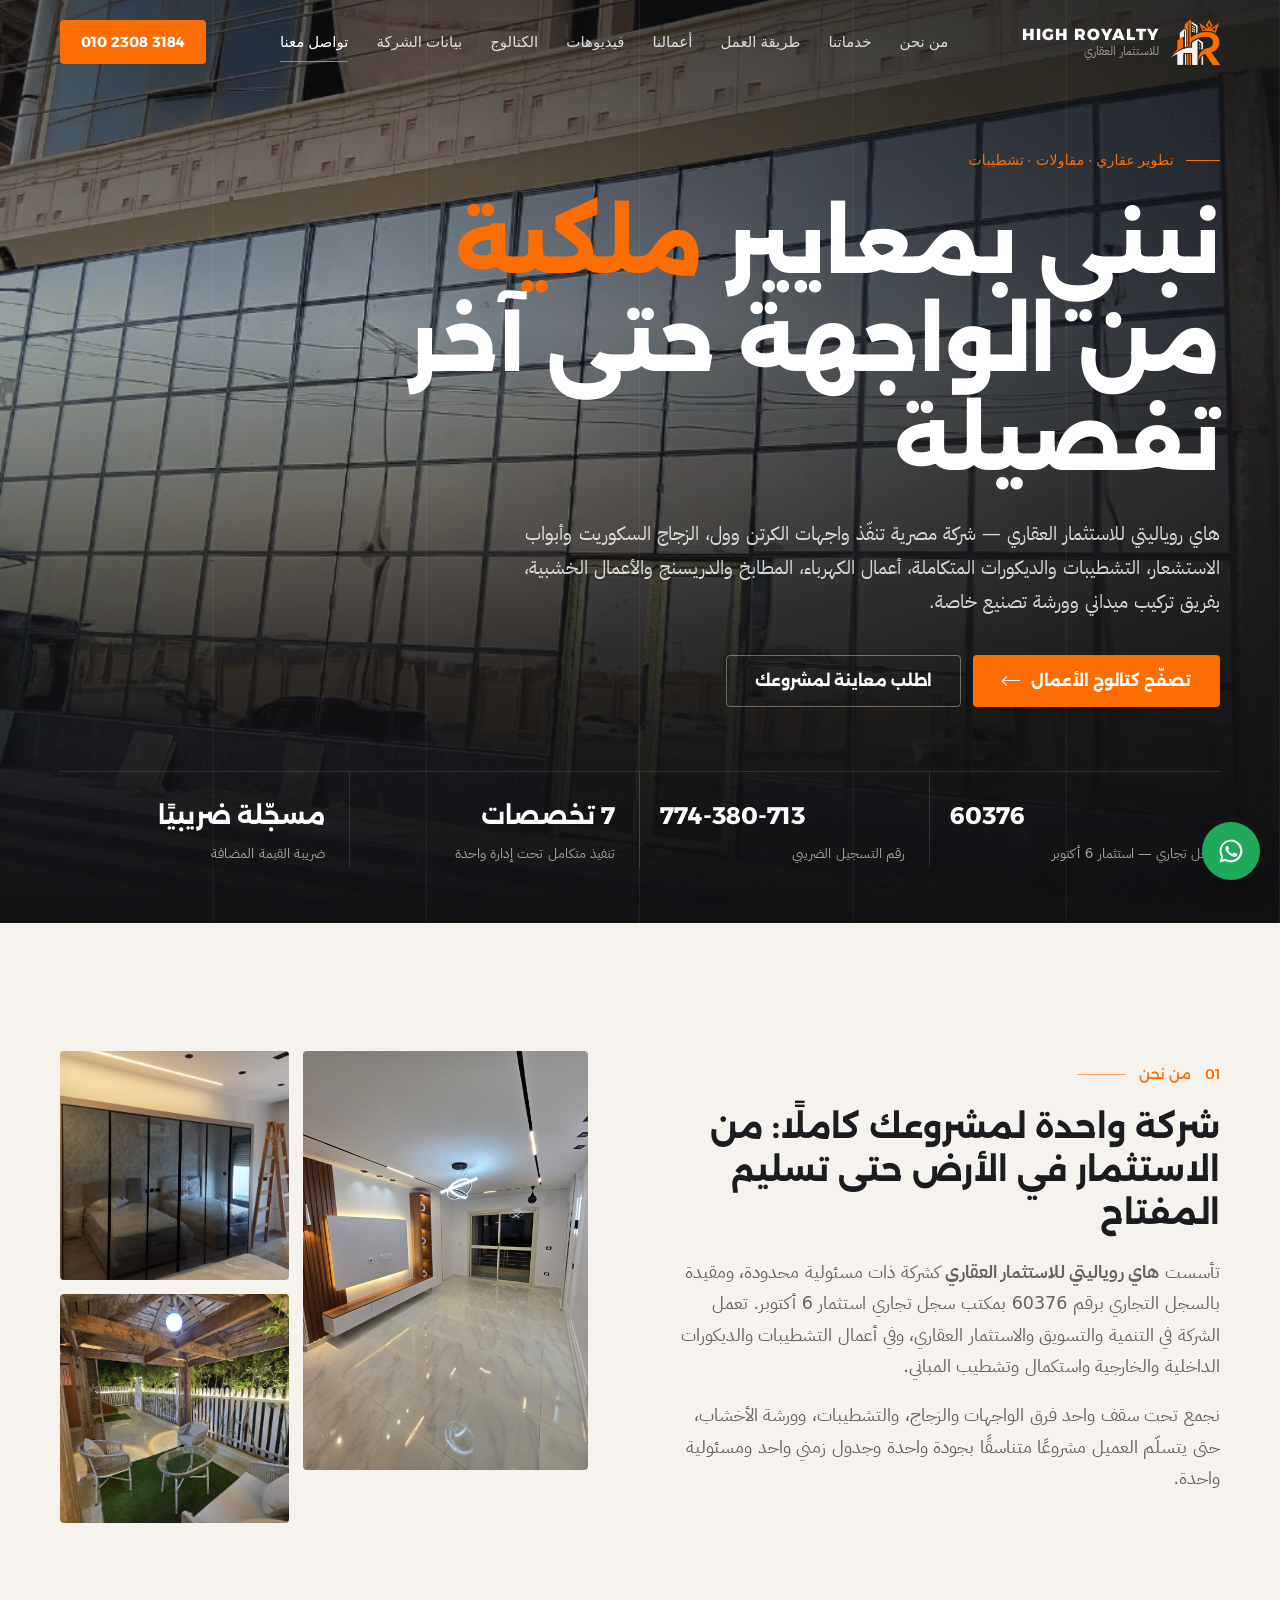
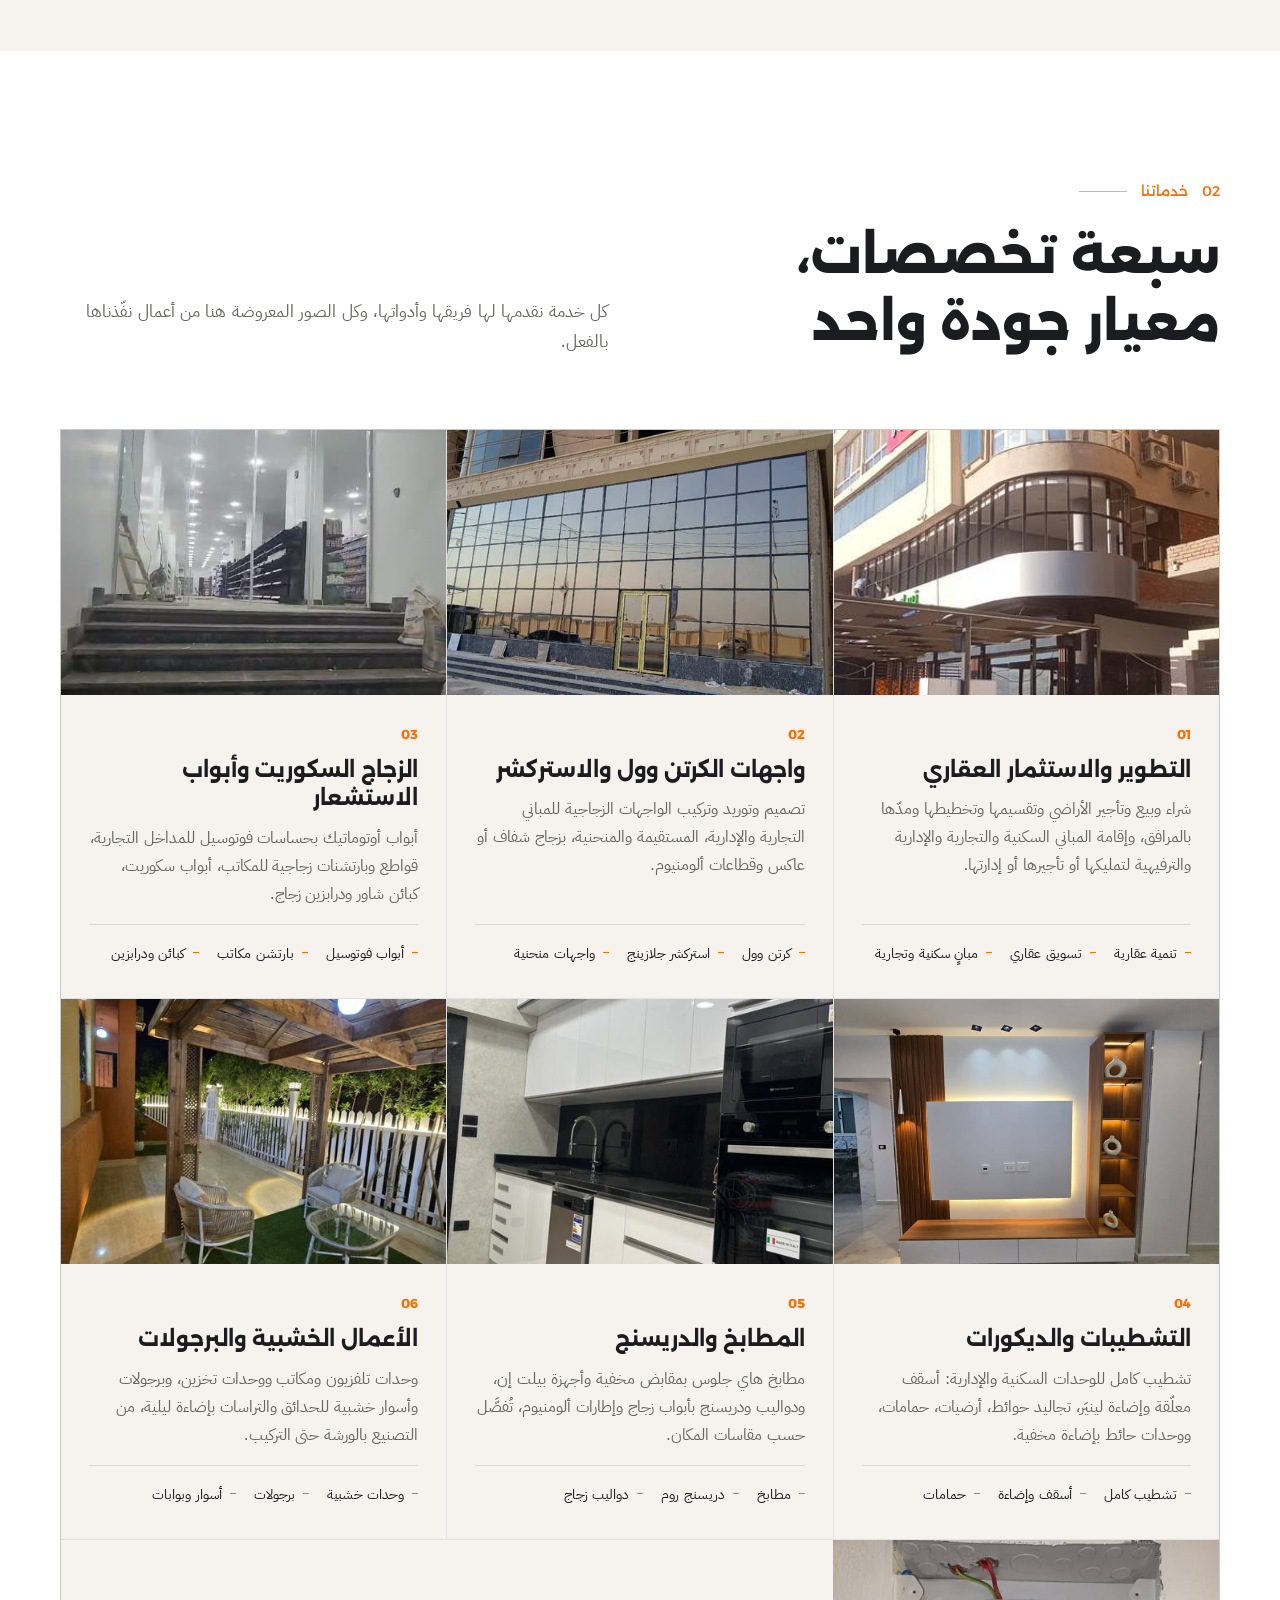
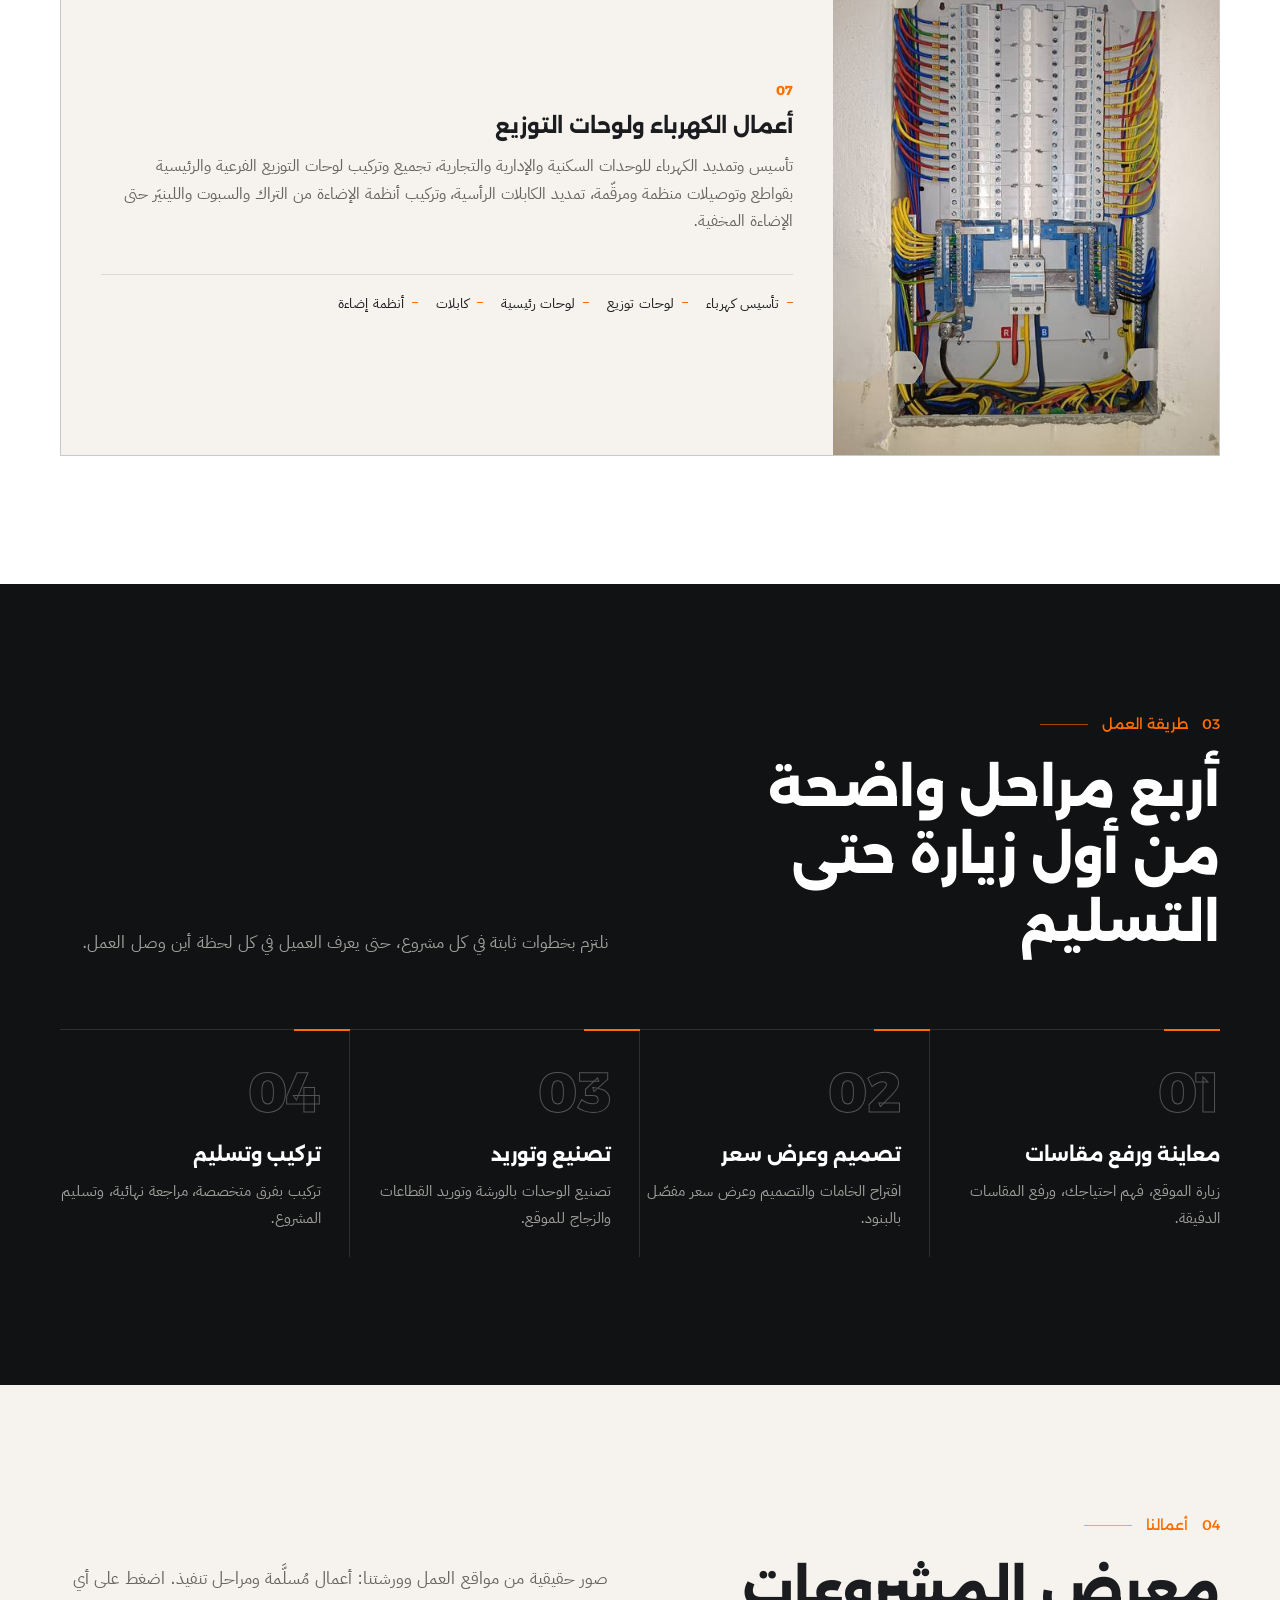
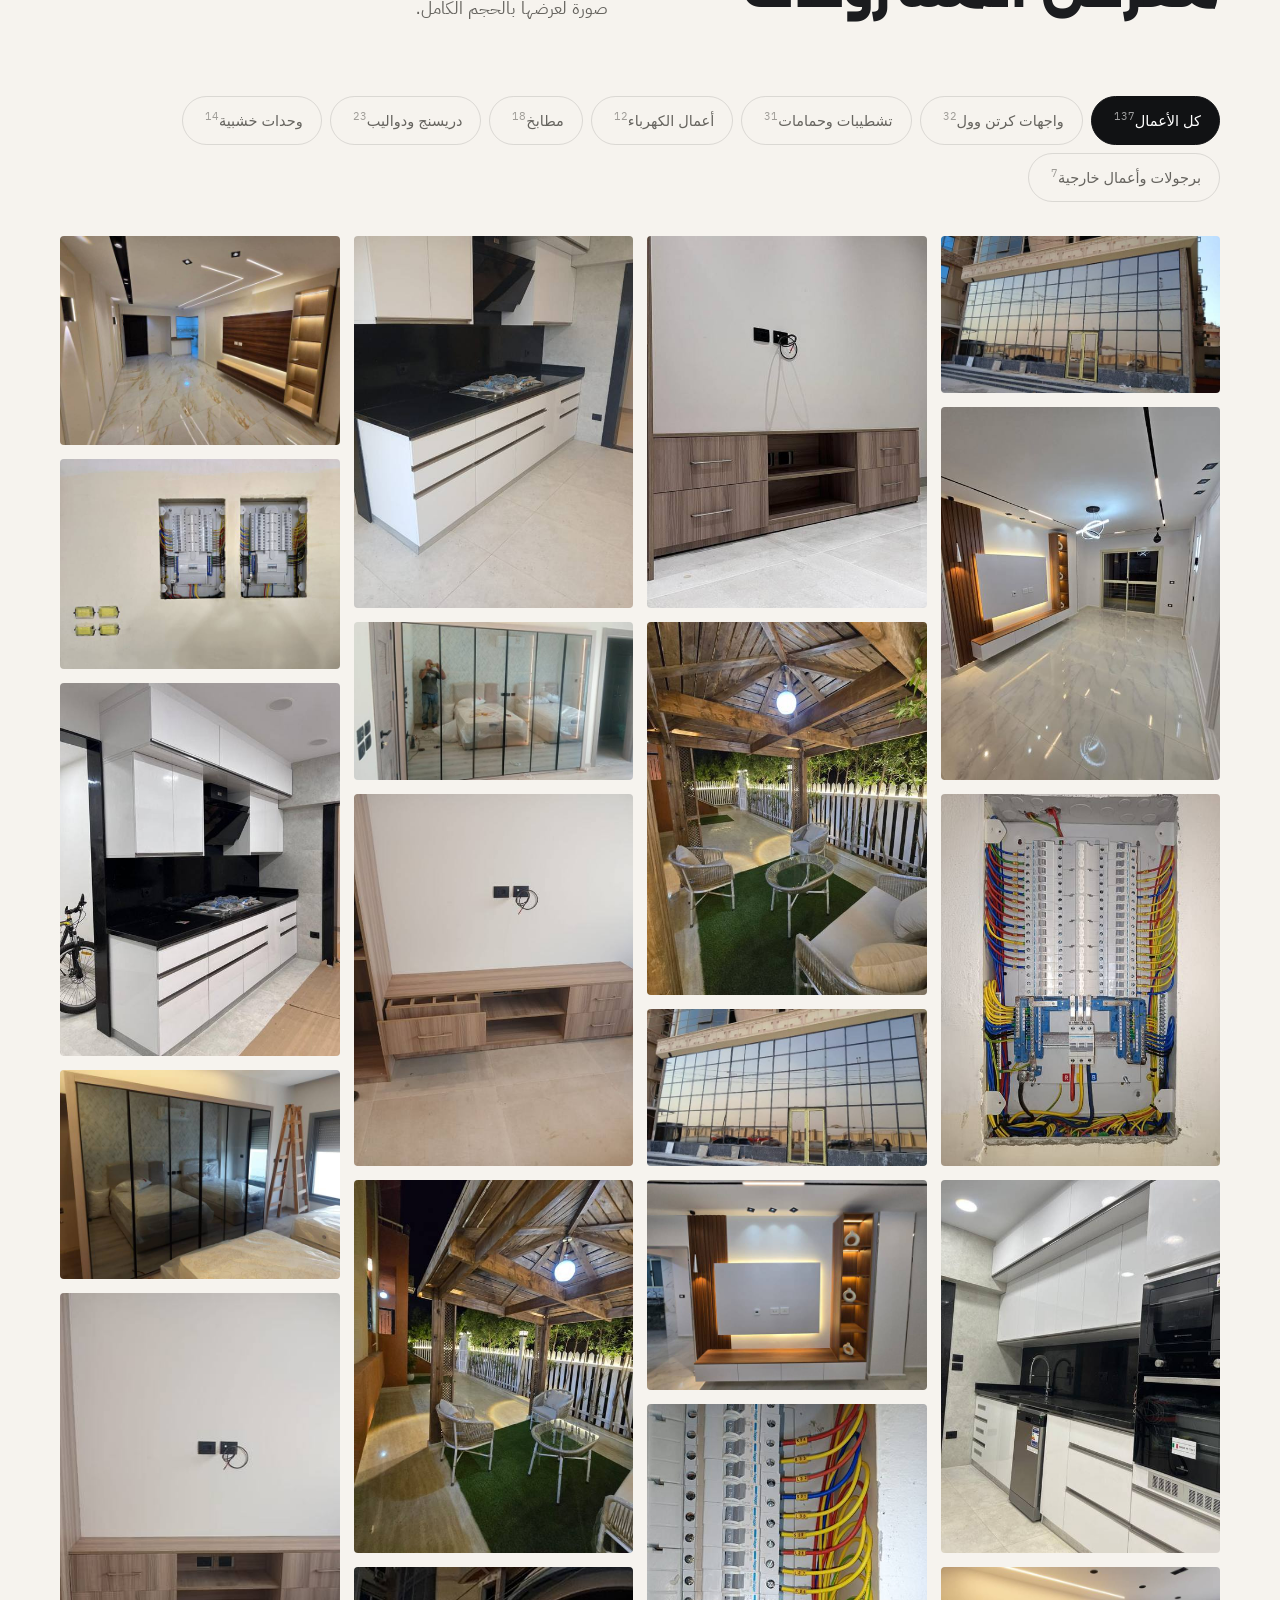
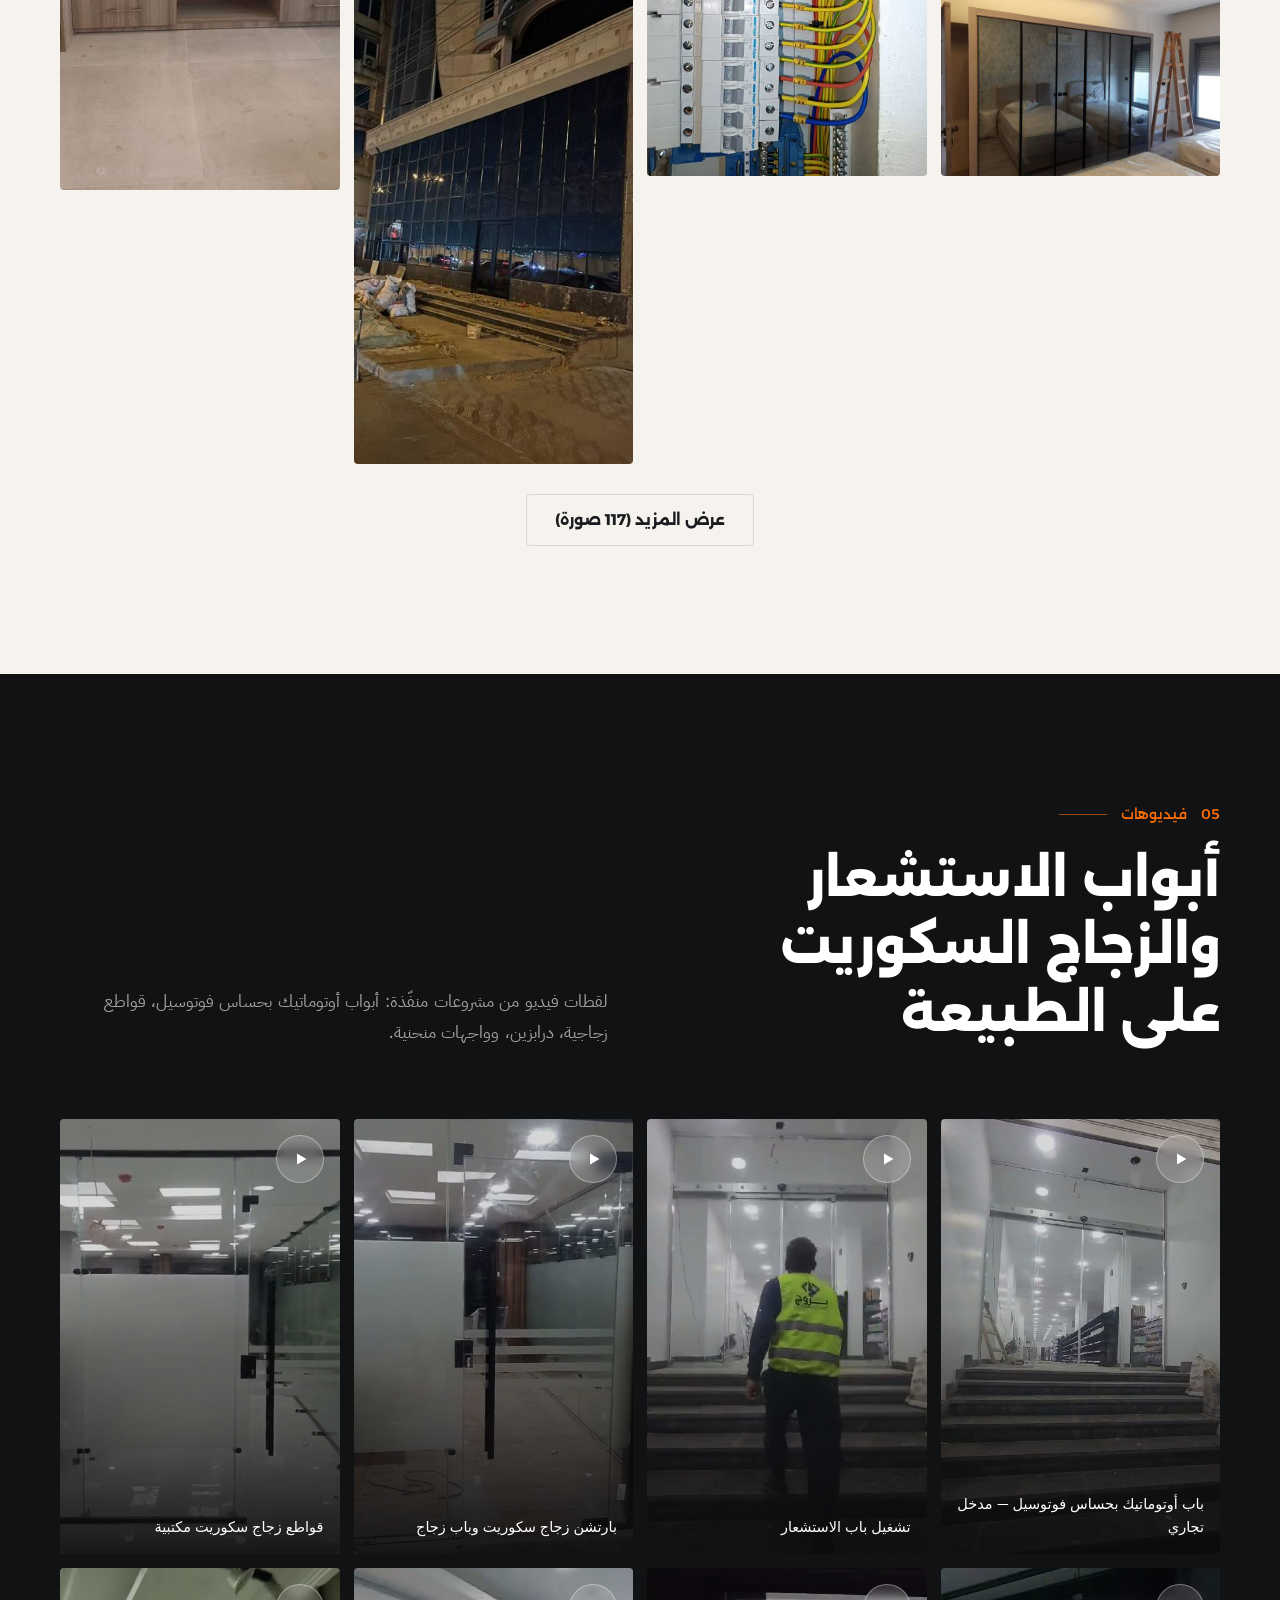
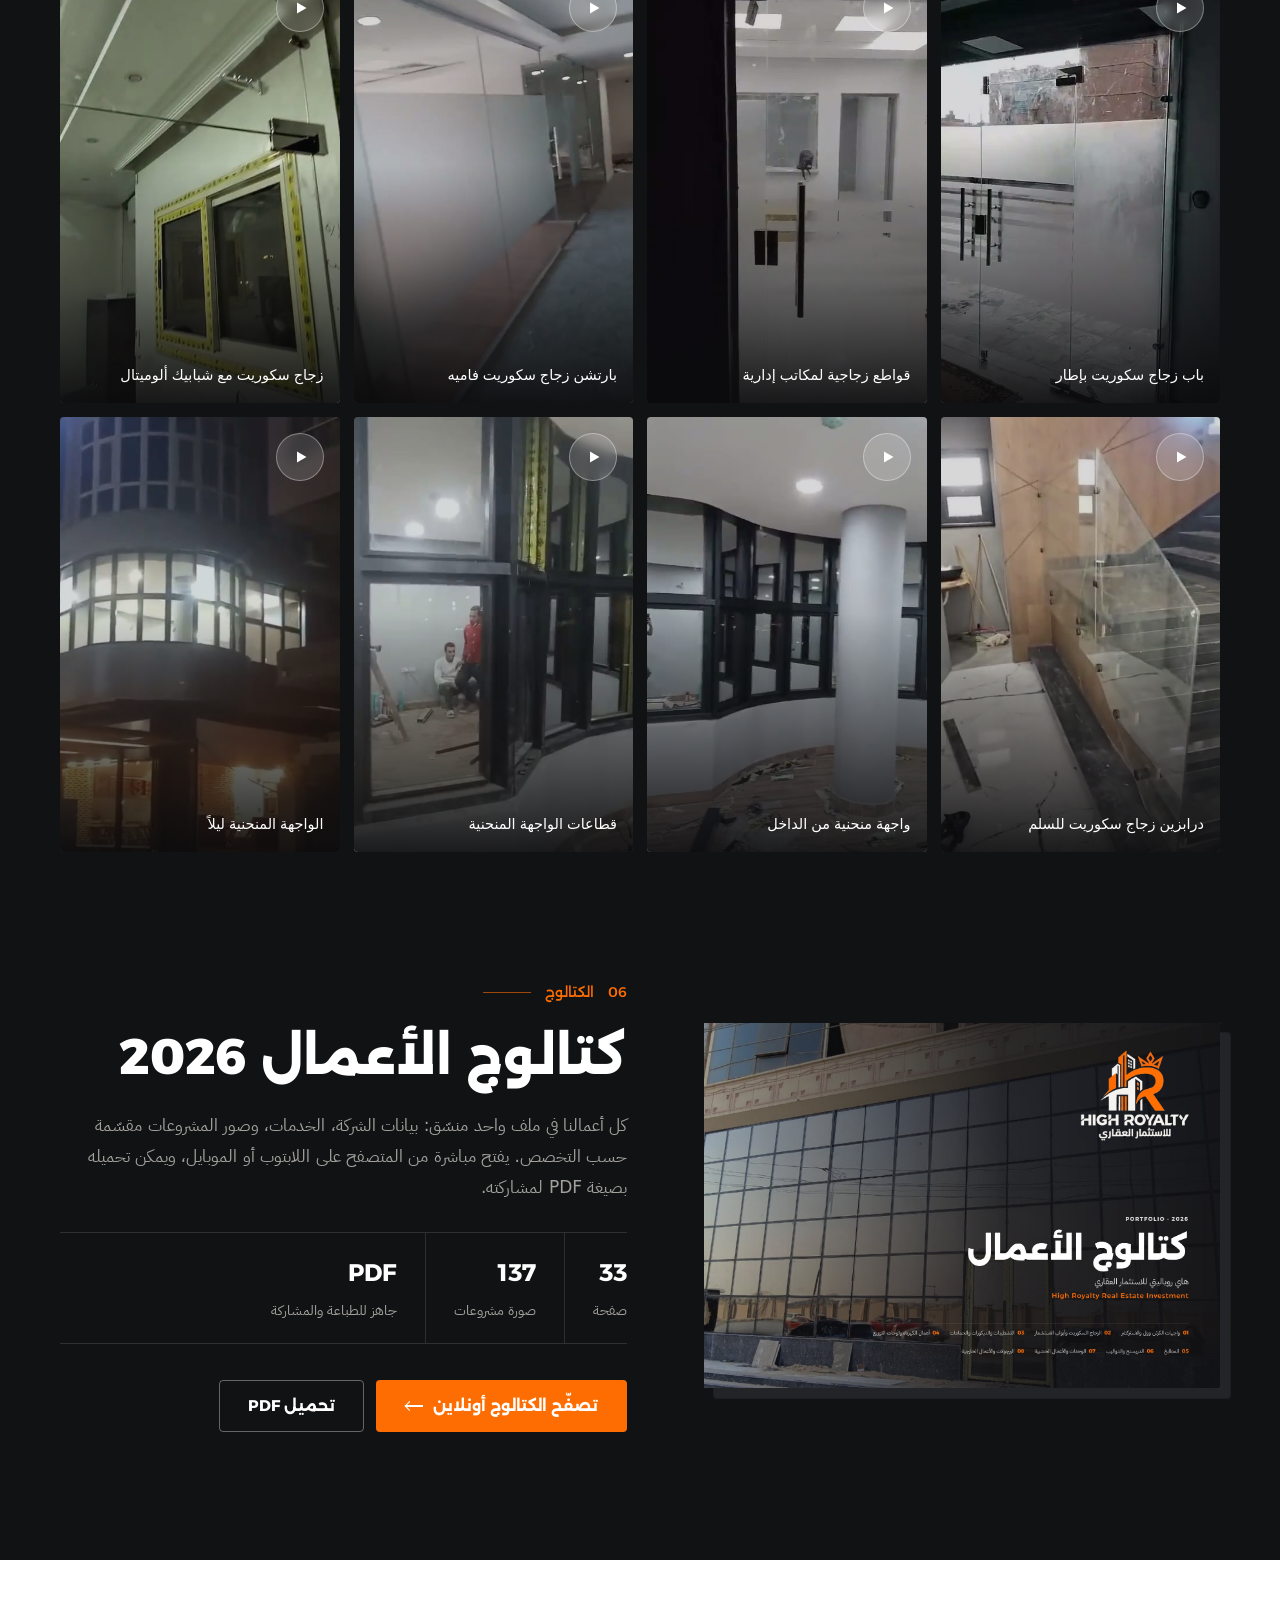
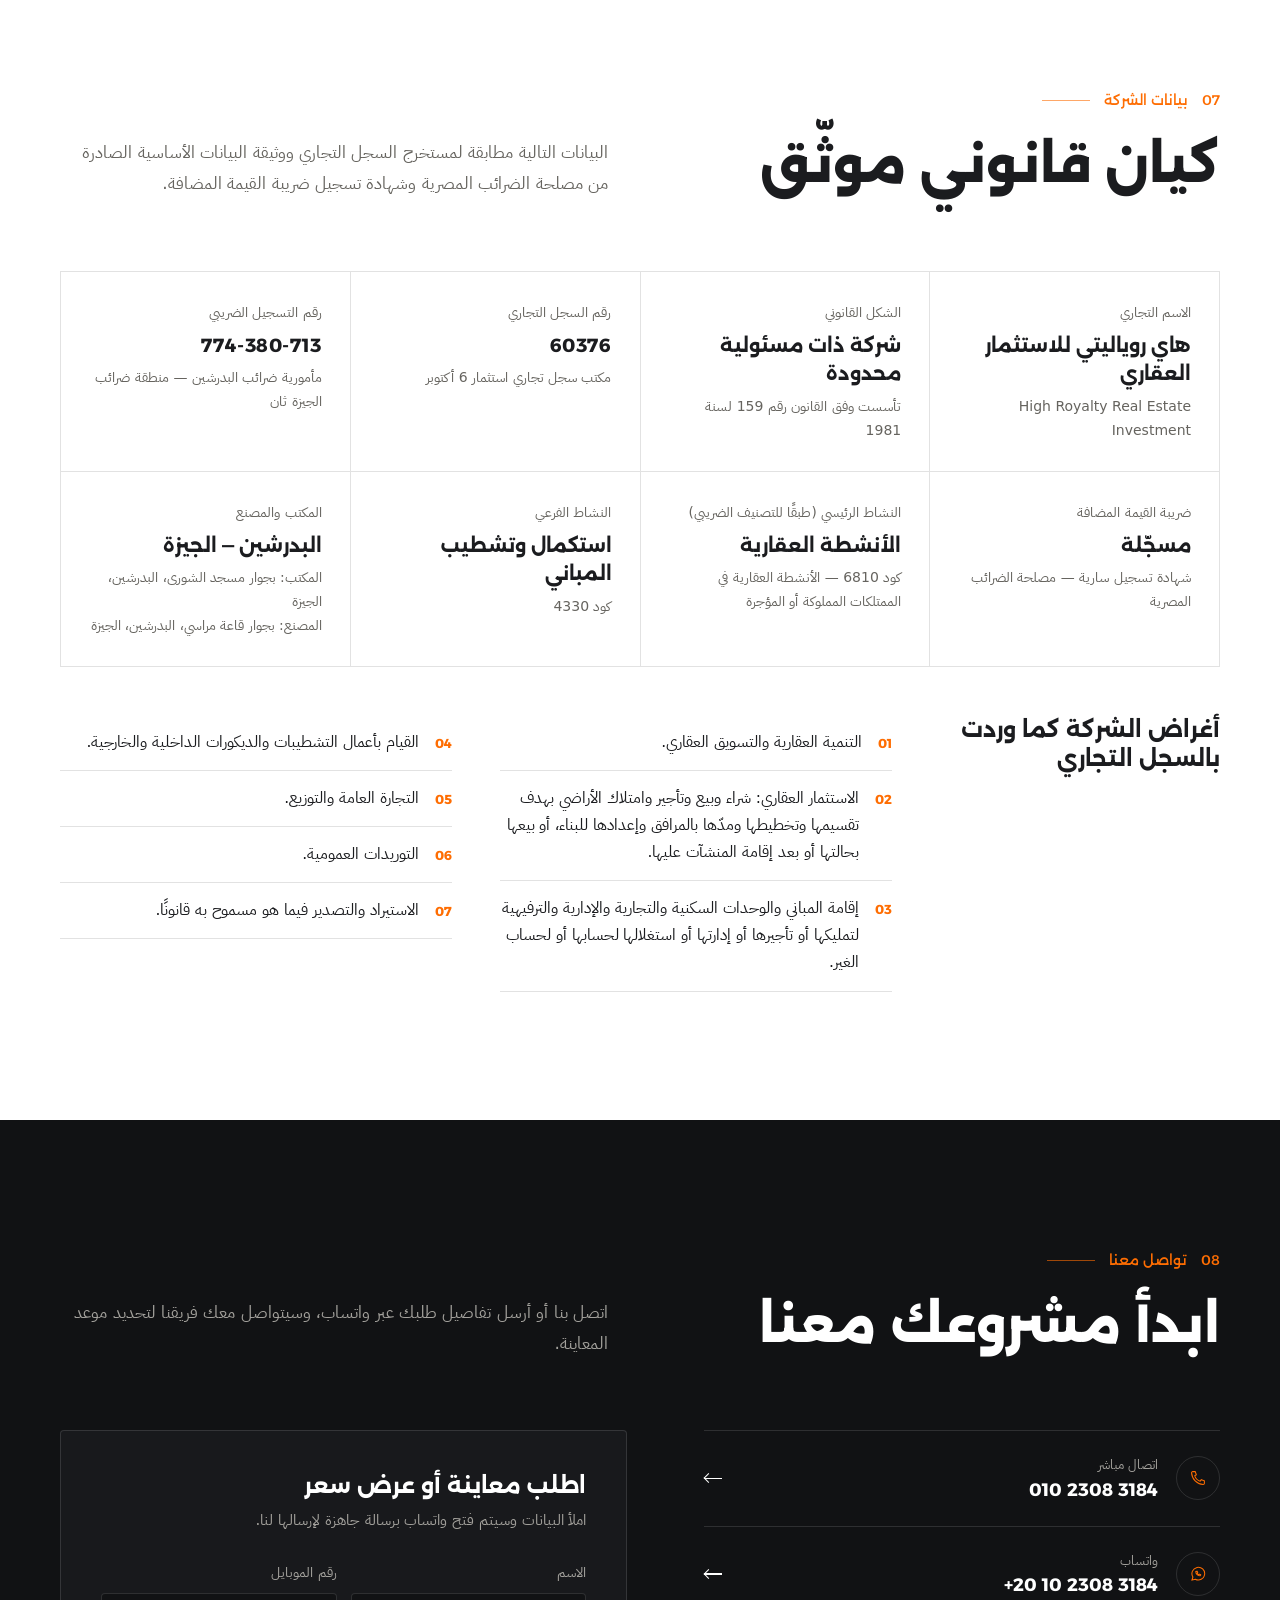
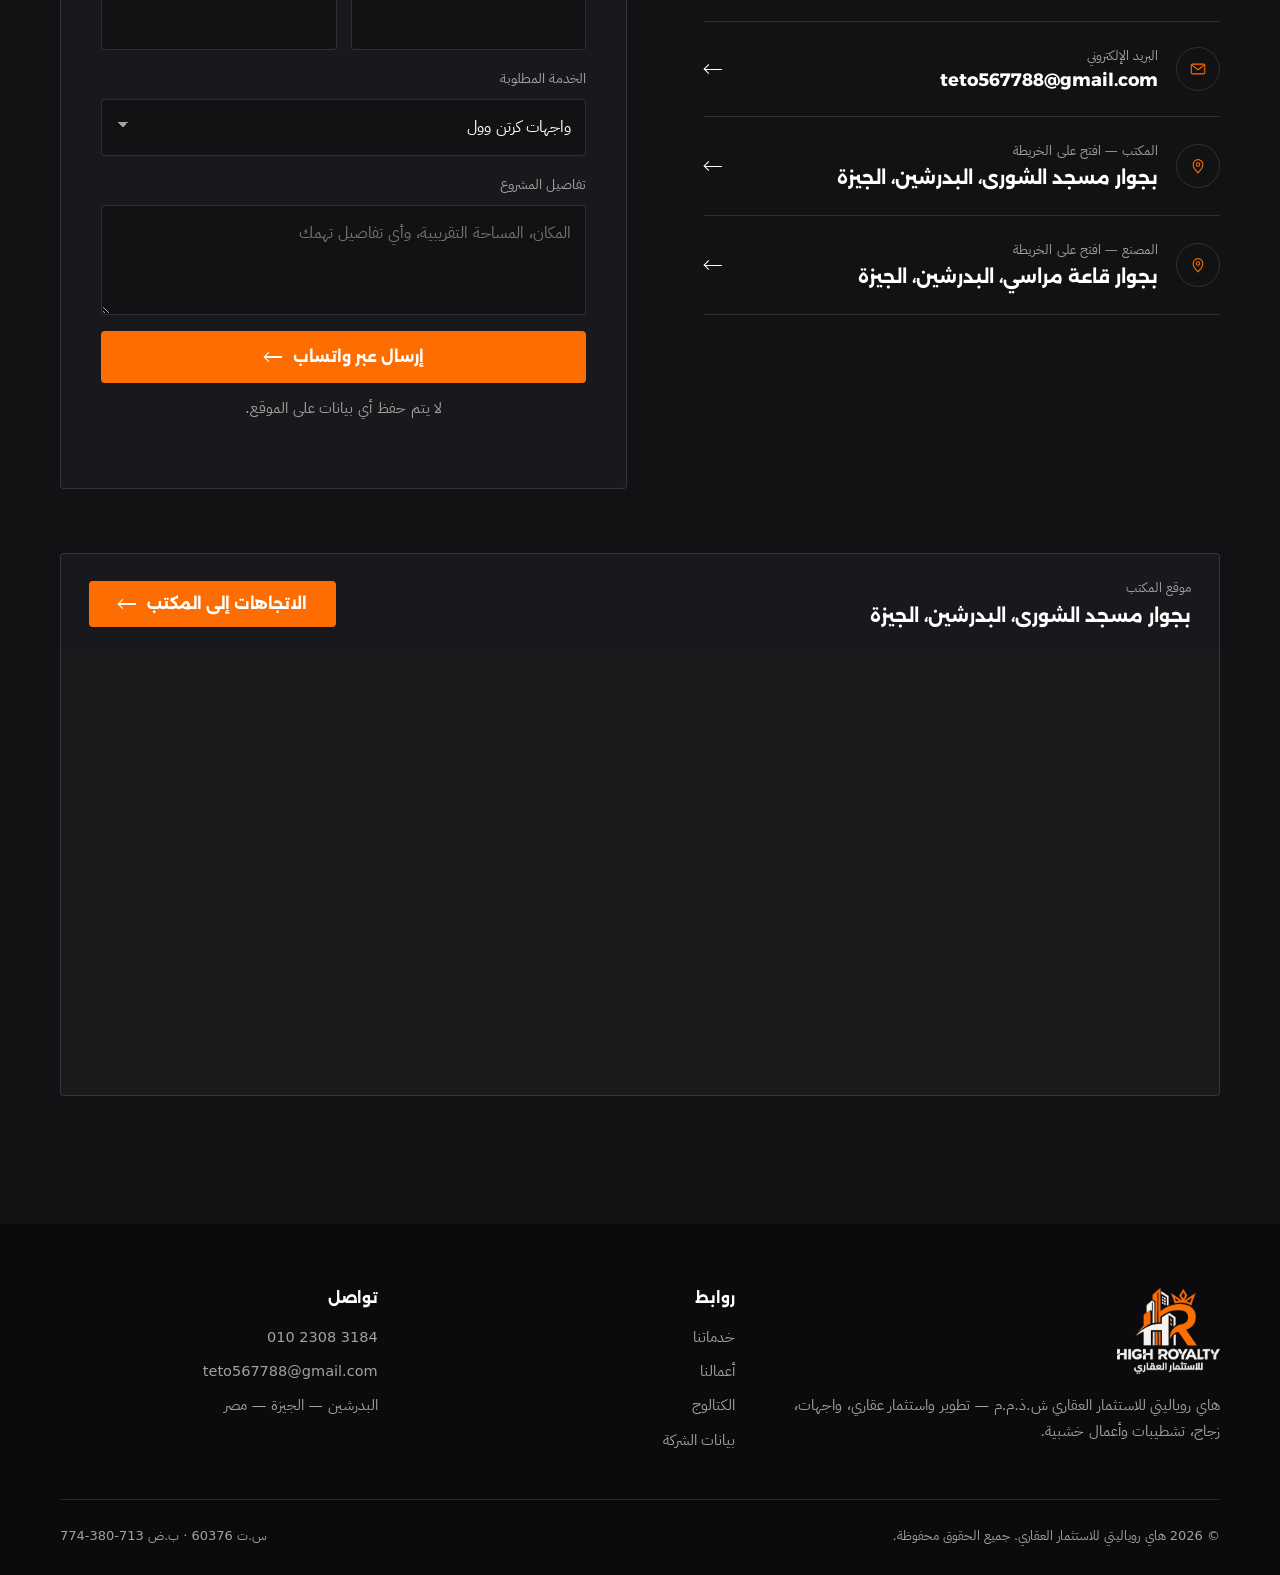
==== commit 1a50fc29: "Add office location map and exact pin Embedded Google map for the office (29.855331, 31.274413) with" ====
--- a/index.html
+++ b/index.html
@@ -18,7 +18,7 @@
 <link rel="preload" href="assets/img/facades-01.jpg" as="image">
 <link rel="stylesheet" href="assets/css/style.css">
 <script type="application/ld+json">
-{"@context":"https://schema.org","@type":"GeneralContractor","name":"هاي روياليتي للاستثمار العقاري","alternateName":"High Royalty Real Estate Investment","legalName":"هاي روياليتي للاستثمار العقاري ش.ذ.م.م","logo":"assets/logo.png","image":"assets/img/facades-01.jpg","telephone":"+201023083184","email":"teto567788@gmail.com","taxID":"774-380-713","address":{"@type":"PostalAddress","streetAddress":"بجوار مسجد الشورى","addressLocality":"البدرشين","addressRegion":"الجيزة","addressCountry":"EG"}}
+{"@context":"https://schema.org","@type":"GeneralContractor","name":"هاي روياليتي للاستثمار العقاري","alternateName":"High Royalty Real Estate Investment","legalName":"هاي روياليتي للاستثمار العقاري ش.ذ.م.م","logo":"assets/logo.png","image":"assets/img/facades-01.jpg","telephone":"+201023083184","email":"teto567788@gmail.com","taxID":"774-380-713","address":{"@type":"PostalAddress","streetAddress":"بجوار مسجد الشورى","addressLocality":"البدرشين","addressRegion":"الجيزة","addressCountry":"EG"},"geo":{"@type":"GeoCoordinates","latitude":29.855331,"longitude":31.274413},"hasMap":"https://maps.app.goo.gl/CtZucg8Tp664rLLY9"}
 </script>
 </head>
 <body>
@@ -249,7 +249,7 @@
         <li><a href="tel:+201023083184"><span class="c-ic"><svg viewBox="0 0 24 24" fill="none" stroke="currentColor" stroke-width="1.4"><path d="M5 3.5h3.2l1.6 4.2-2.1 1.4a11 11 0 0 0 7.2 7.2l1.4-2.1 4.2 1.6V19a1.6 1.6 0 0 1-1.7 1.6A16.5 16.5 0 0 1 3.4 5.2 1.6 1.6 0 0 1 5 3.5Z"/></svg></span><span><small>اتصال مباشر</small><b class="num">010 2308 3184</b></span><span class="arrow"></span></a></li>
         <li><a href="https://wa.me/201023083184" target="_blank" rel="noopener"><span class="c-ic"><svg viewBox="0 0 24 24" fill="none" stroke="currentColor" stroke-width="1.4"><path d="M4 20l1.2-4A8.5 8.5 0 1 1 8.4 19L4 20Z"/><path d="M9 8.6c.2 2.9 2.6 5.4 5.6 5.8l1.1-1.3-1.8-.9-.8.7a4 4 0 0 1-2.1-2.1l.7-.8-.9-1.8L9 8.6Z" stroke-linejoin="round"/></svg></span><span><small>واتساب</small><b class="num">+20 10 2308 3184</b></span><span class="arrow"></span></a></li>
         <li><a href="mailto:teto567788@gmail.com"><span class="c-ic"><svg viewBox="0 0 24 24" fill="none" stroke="currentColor" stroke-width="1.4"><rect x="3" y="5.5" width="18" height="13" rx="1.5"/><path d="m3.5 6.5 8.5 6.5 8.5-6.5"/></svg></span><span><small>البريد الإلكتروني</small><b class="num">teto567788@gmail.com</b></span><span class="arrow"></span></a></li>
-        <li><a href="https://www.google.com/maps/search/?api=1&amp;query=%D9%85%D8%B3%D8%AC%D8%AF%20%D8%A7%D9%84%D8%B4%D9%88%D8%B1%D9%89%20%D8%A7%D9%84%D8%A8%D8%AF%D8%B1%D8%B4%D9%8A%D9%86%20%D8%A7%D9%84%D8%AC%D9%8A%D8%B2%D8%A9" target="_blank" rel="noopener"><span class="c-ic"><svg viewBox="0 0 24 24" fill="none" stroke="currentColor" stroke-width="1.4"><path d="M12 21s-6.5-6.1-6.5-11a6.5 6.5 0 0 1 13 0c0 4.9-6.5 11-6.5 11Z"/><circle cx="12" cy="10" r="2.3"/></svg></span><span><small>المكتب — افتح على الخريطة</small><b>بجوار مسجد الشورى، البدرشين، الجيزة</b></span><span class="arrow"></span></a></li>
+        <li><a href="https://www.google.com/maps/search/?api=1&amp;query=29.855331,31.274413" target="_blank" rel="noopener"><span class="c-ic"><svg viewBox="0 0 24 24" fill="none" stroke="currentColor" stroke-width="1.4"><path d="M12 21s-6.5-6.1-6.5-11a6.5 6.5 0 0 1 13 0c0 4.9-6.5 11-6.5 11Z"/><circle cx="12" cy="10" r="2.3"/></svg></span><span><small>المكتب — افتح على الخريطة</small><b>بجوار مسجد الشورى، البدرشين، الجيزة</b></span><span class="arrow"></span></a></li>
         <li><a href="https://www.google.com/maps/search/?api=1&amp;query=%D9%82%D8%A7%D8%B9%D8%A9%20%D9%85%D8%B1%D8%A7%D8%B3%D9%8A%20%D8%A7%D9%84%D8%A8%D8%AF%D8%B1%D8%B4%D9%8A%D9%86%20%D8%A7%D9%84%D8%AC%D9%8A%D8%B2%D8%A9" target="_blank" rel="noopener"><span class="c-ic"><svg viewBox="0 0 24 24" fill="none" stroke="currentColor" stroke-width="1.4"><path d="M12 21s-6.5-6.1-6.5-11a6.5 6.5 0 0 1 13 0c0 4.9-6.5 11-6.5 11Z"/><circle cx="12" cy="10" r="2.3"/></svg></span><span><small>المصنع — افتح على الخريطة</small><b>بجوار قاعة مراسي، البدرشين، الجيزة</b></span><span class="arrow"></span></a></li>
       </ul>
       <form class="form rv rv-d1" id="waForm" novalidate>
@@ -268,6 +268,14 @@
         <p class="form-note" id="formNote">لا يتم حفظ أي بيانات على الموقع.</p>
       </form>
     </div>
+
+    <div class="map rv">
+      <div class="map-head">
+        <div><small>موقع المكتب</small><b>بجوار مسجد الشورى، البدرشين، الجيزة</b></div>
+        <a class="btn btn-primary" href="https://www.google.com/maps/dir/?api=1&amp;destination=29.855331,31.274413" target="_blank" rel="noopener">الاتجاهات إلى المكتب <span class="arrow"></span></a>
+      </div>
+      <div class="map-frame"><iframe title="موقع مكتب هاي روياليتي على الخريطة" src="https://maps.google.com/maps?q=29.855331,31.274413&amp;z=16&amp;hl=ar&amp;output=embed" loading="lazy" referrerpolicy="no-referrer-when-downgrade" allowfullscreen></iframe></div>
+    </div>
   </div>
 </section>
 </main>
--- a/assets/css/style.css
+++ b/assets/css/style.css
@@ -345,3 +345,13 @@
 .svc-wide p{max-width:68ch}
 @media (max-width:600px){.svc-wide{flex-direction:column}.svc-wide .svc-img{flex:none;aspect-ratio:16/11;min-height:0}.svc-wide .svc-body{padding:28px 28px 32px}}
 .svc-wide ul{margin-top:22px}
+
+/* office map */
+.map{margin-top:clamp(40px,6vw,64px);border:1px solid var(--line-dark);border-radius:var(--radius);overflow:hidden;background:var(--ink-2)}
+.map-head{display:flex;flex-wrap:wrap;align-items:center;justify-content:space-between;gap:16px;padding:22px clamp(18px,3vw,28px)}
+.map-head small{display:block;font-size:13px;color:var(--muted-dark)}
+.map-head b{font-family:var(--head);font-size:18px;font-weight:700}
+.map-head .btn{min-height:46px}
+.map-frame{position:relative;aspect-ratio:21/8;min-height:320px;background:#1a1a1d}
+.map-frame iframe{position:absolute;inset:0;width:100%;height:100%;border:0;filter:grayscale(.15) contrast(1.05)}
+@media (max-width:600px){.map-frame{aspect-ratio:auto;height:340px}.map-head .btn{width:100%}}
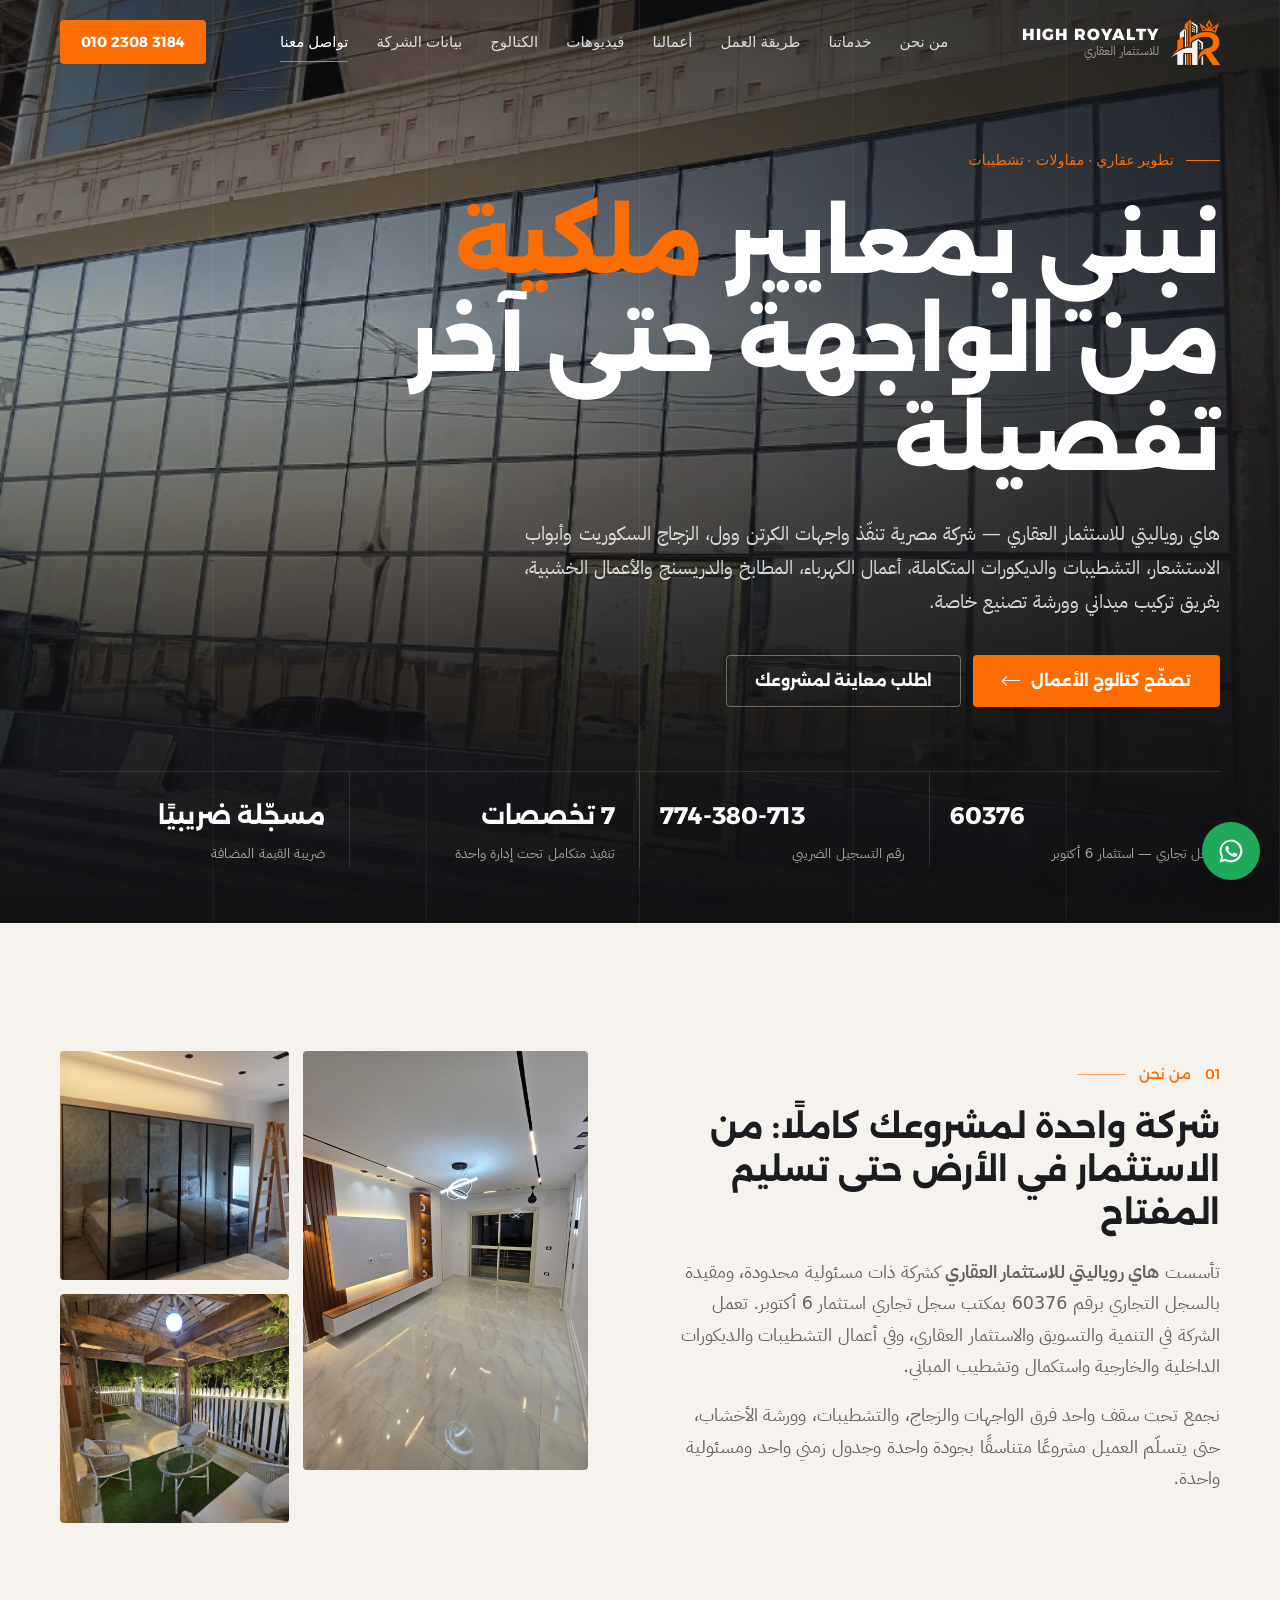
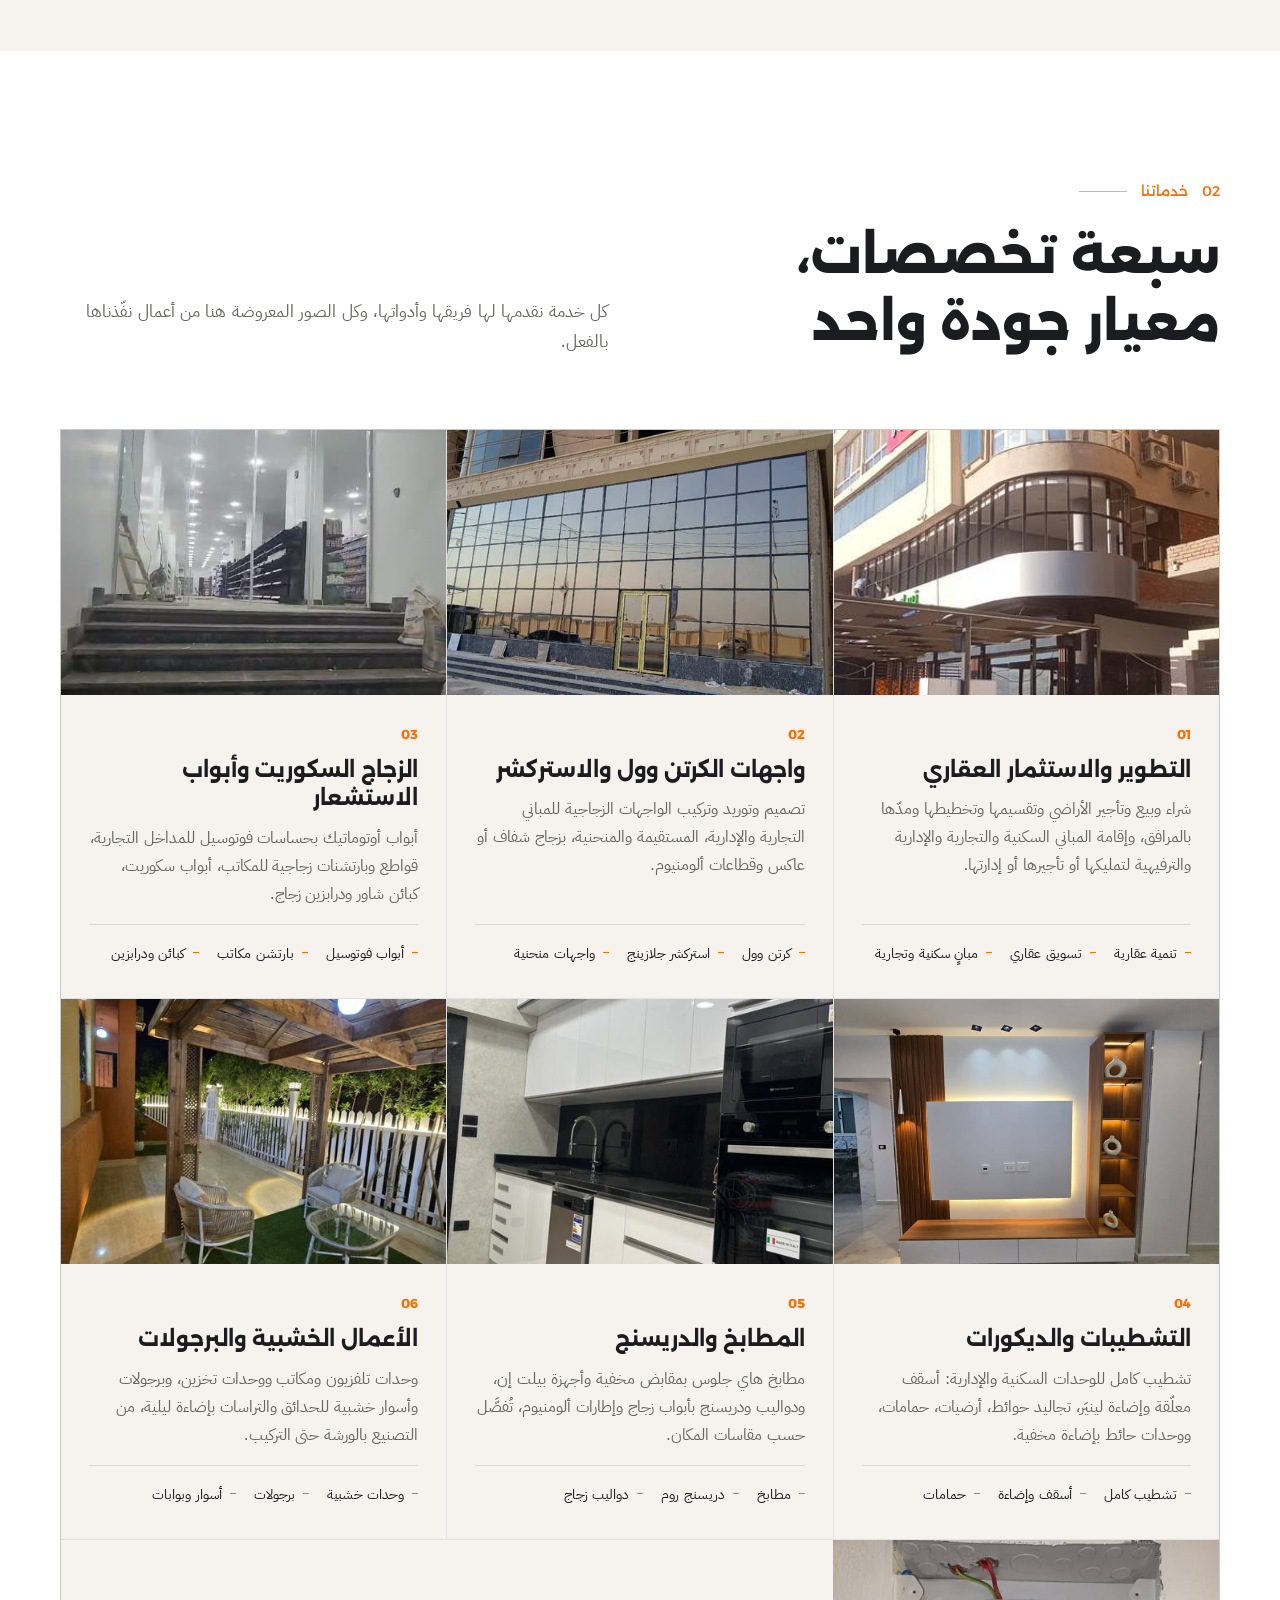
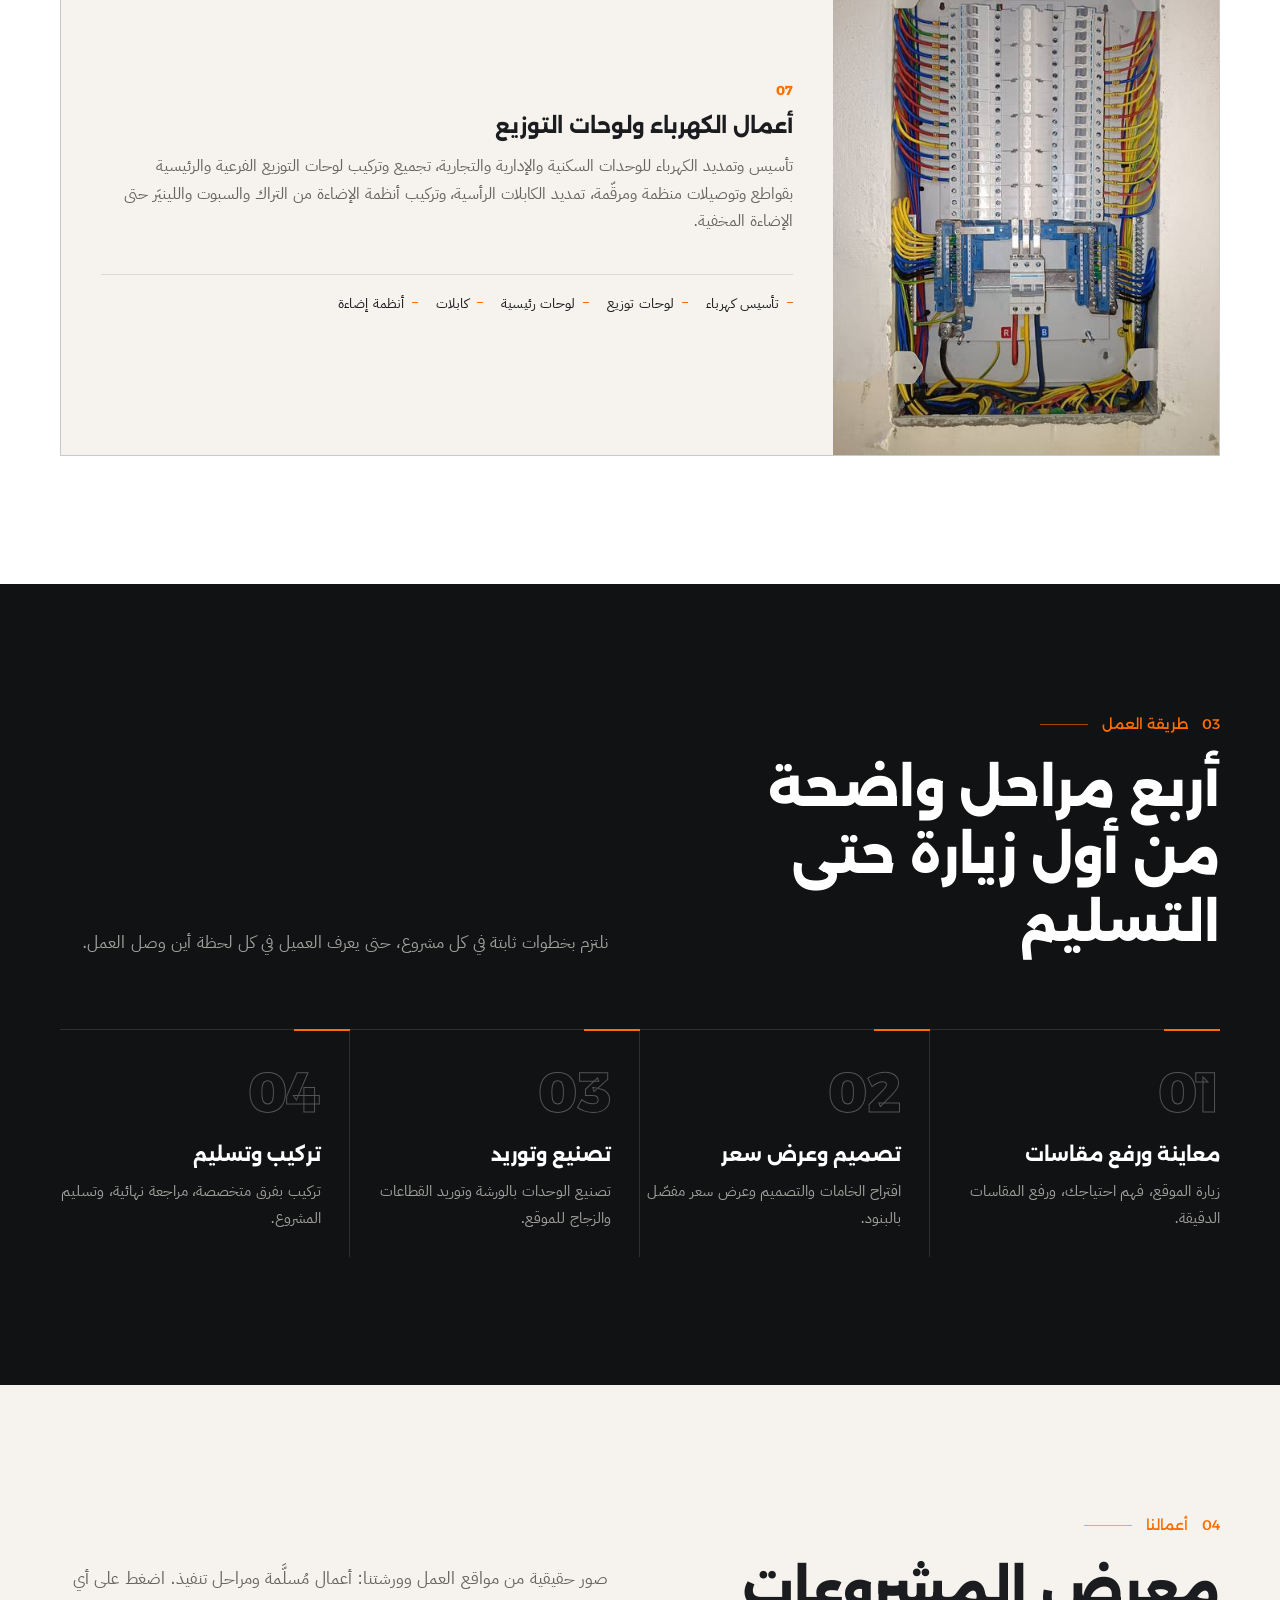
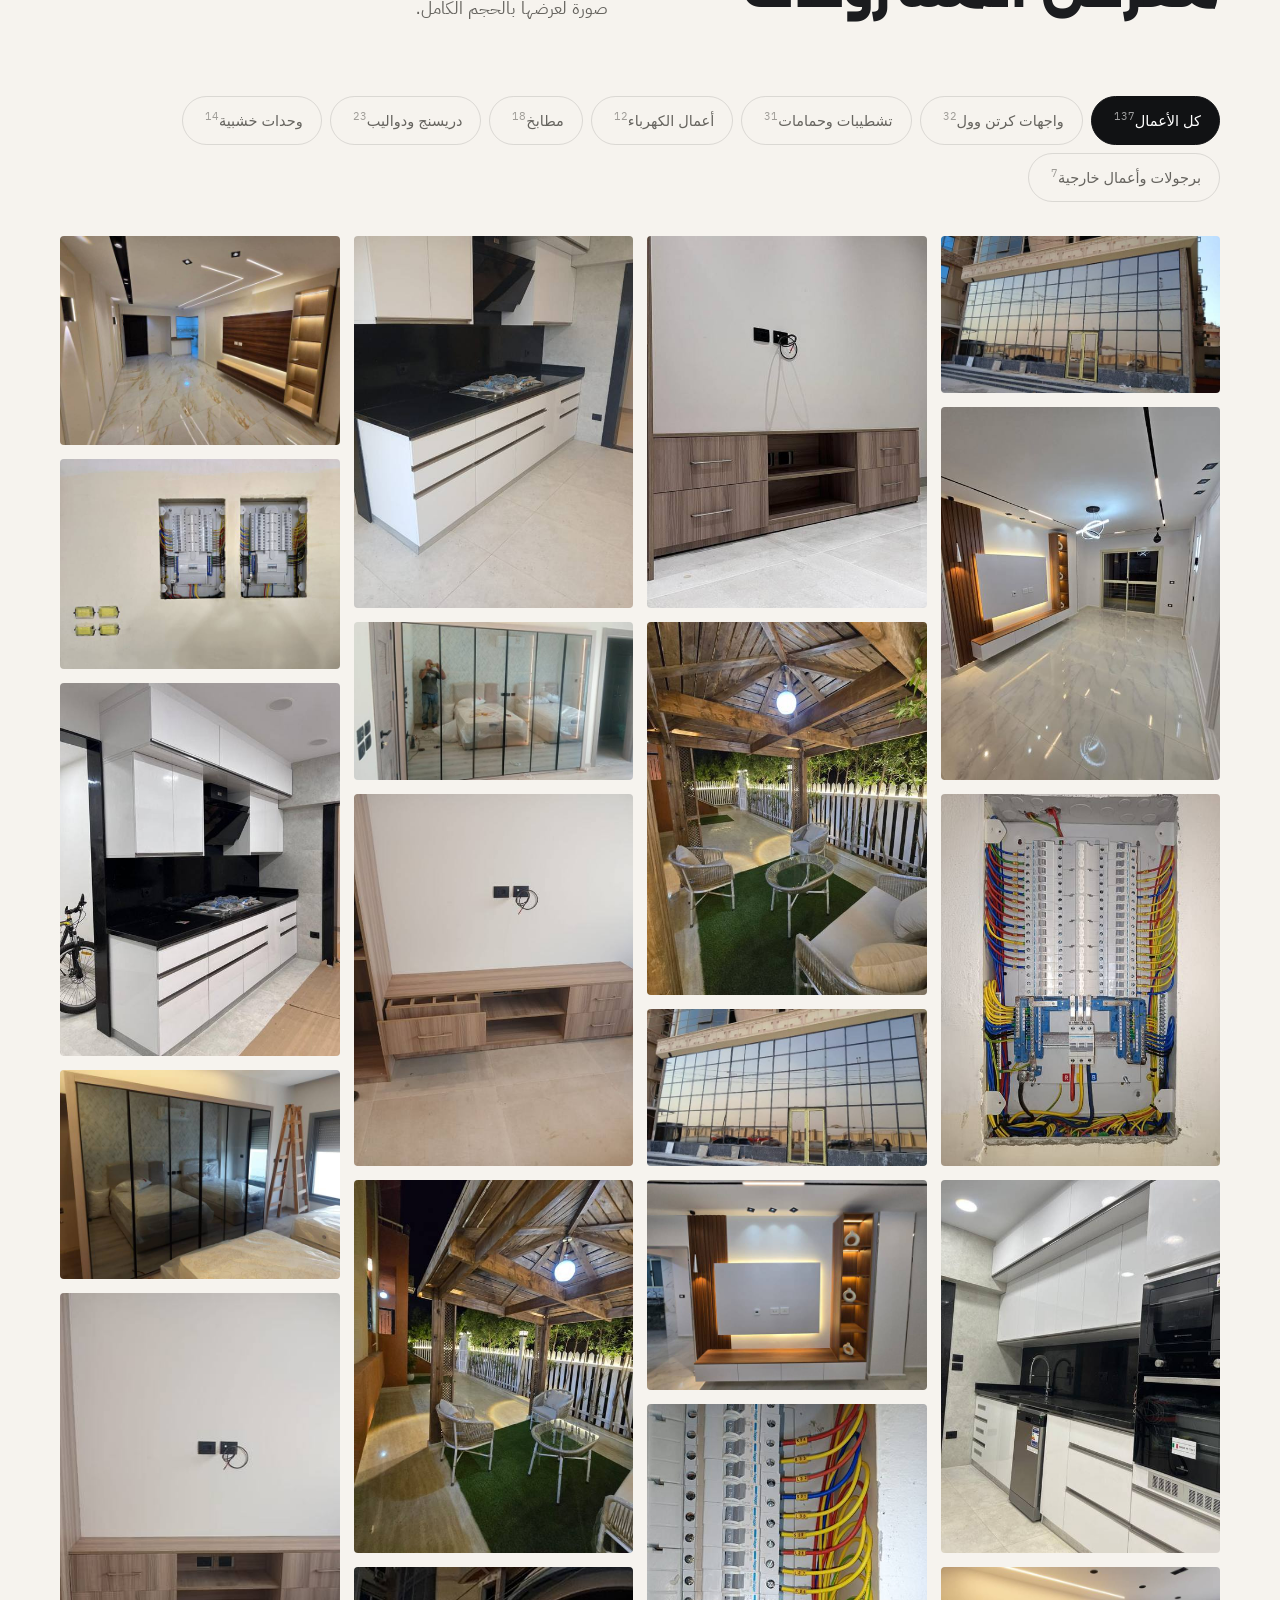
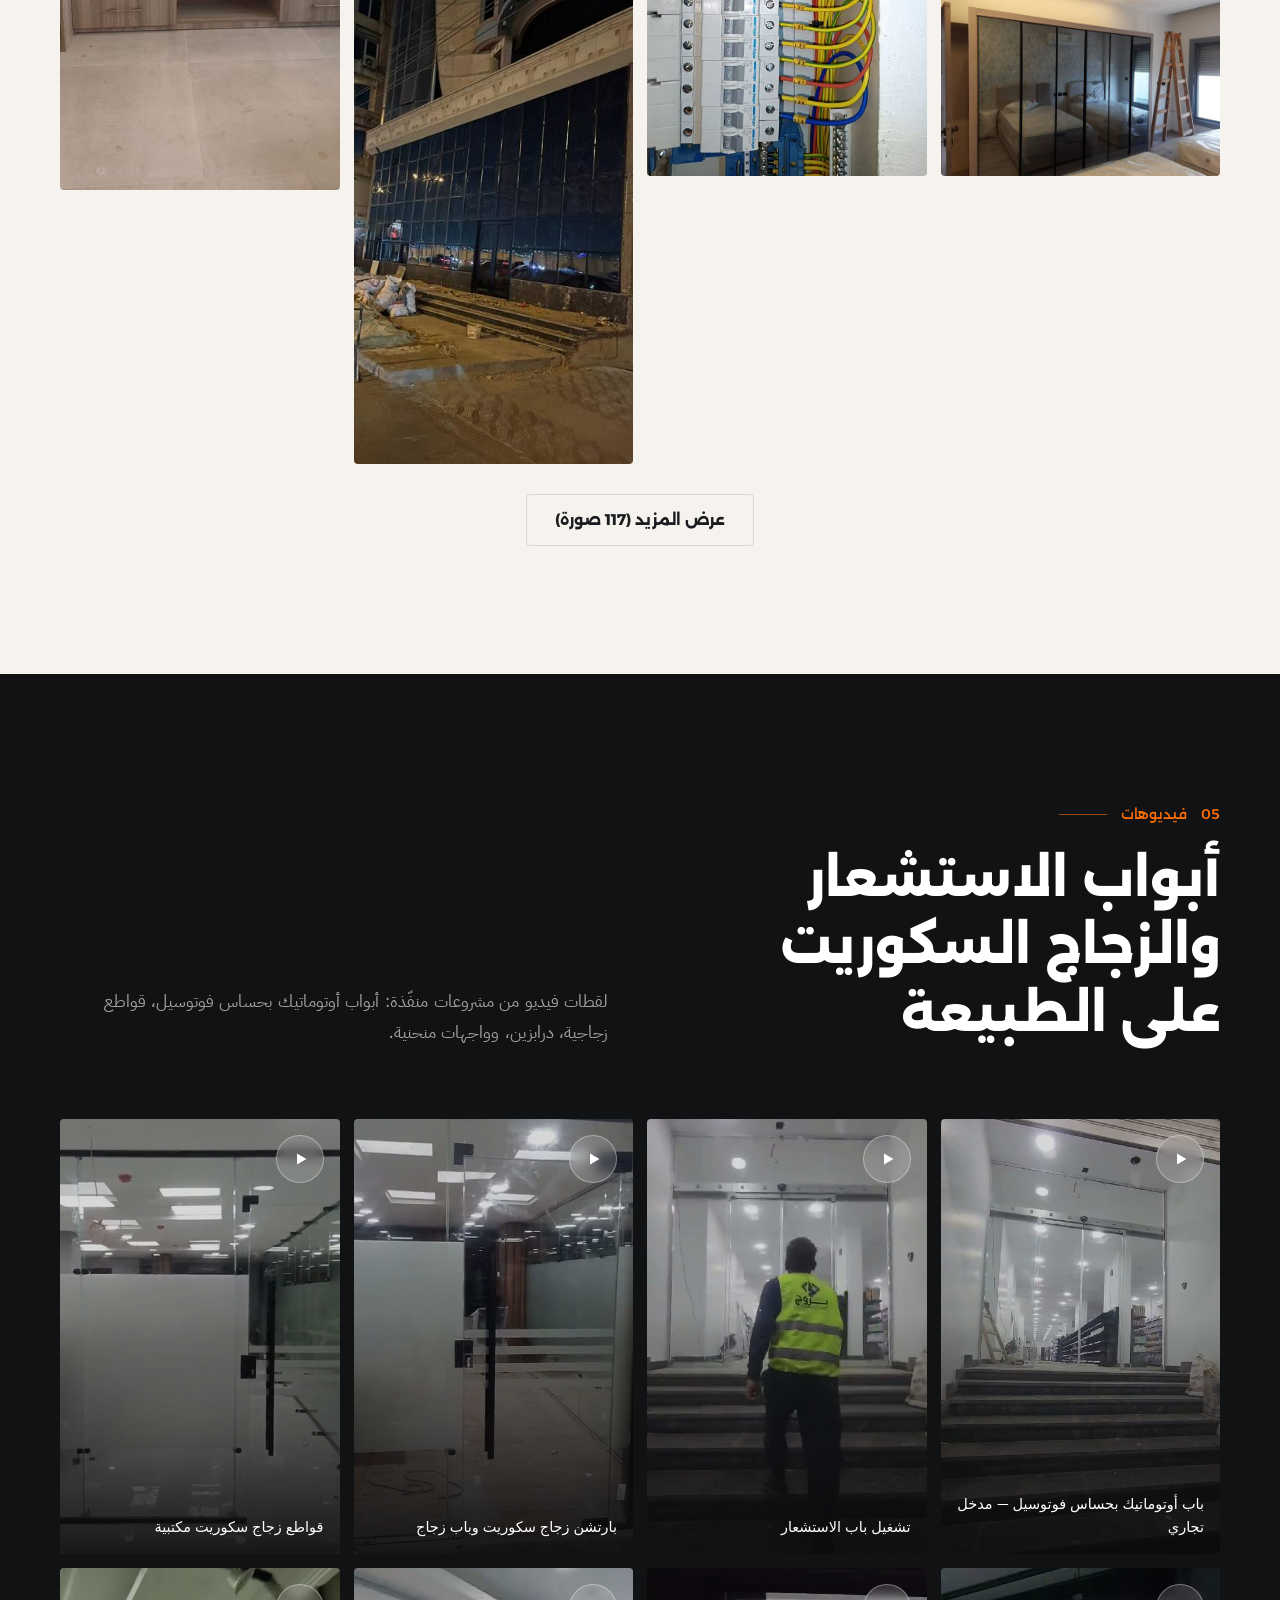
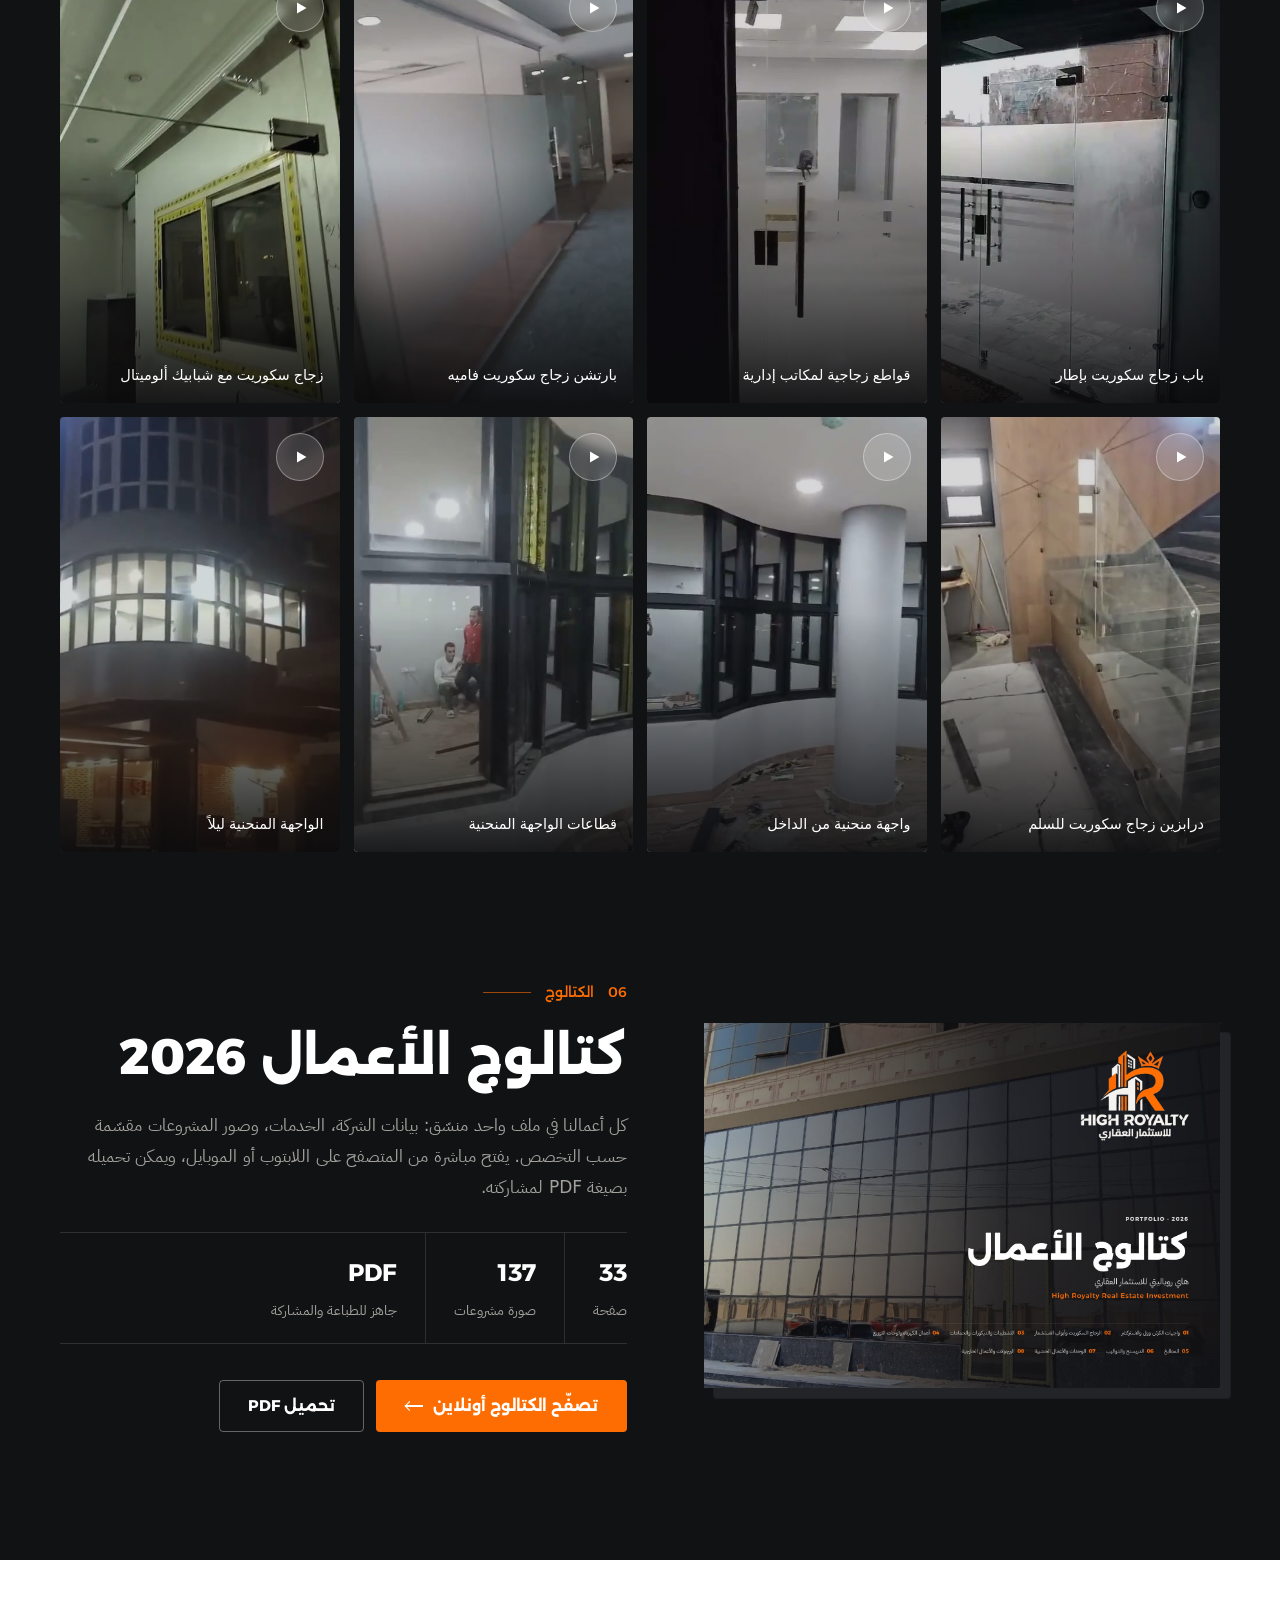
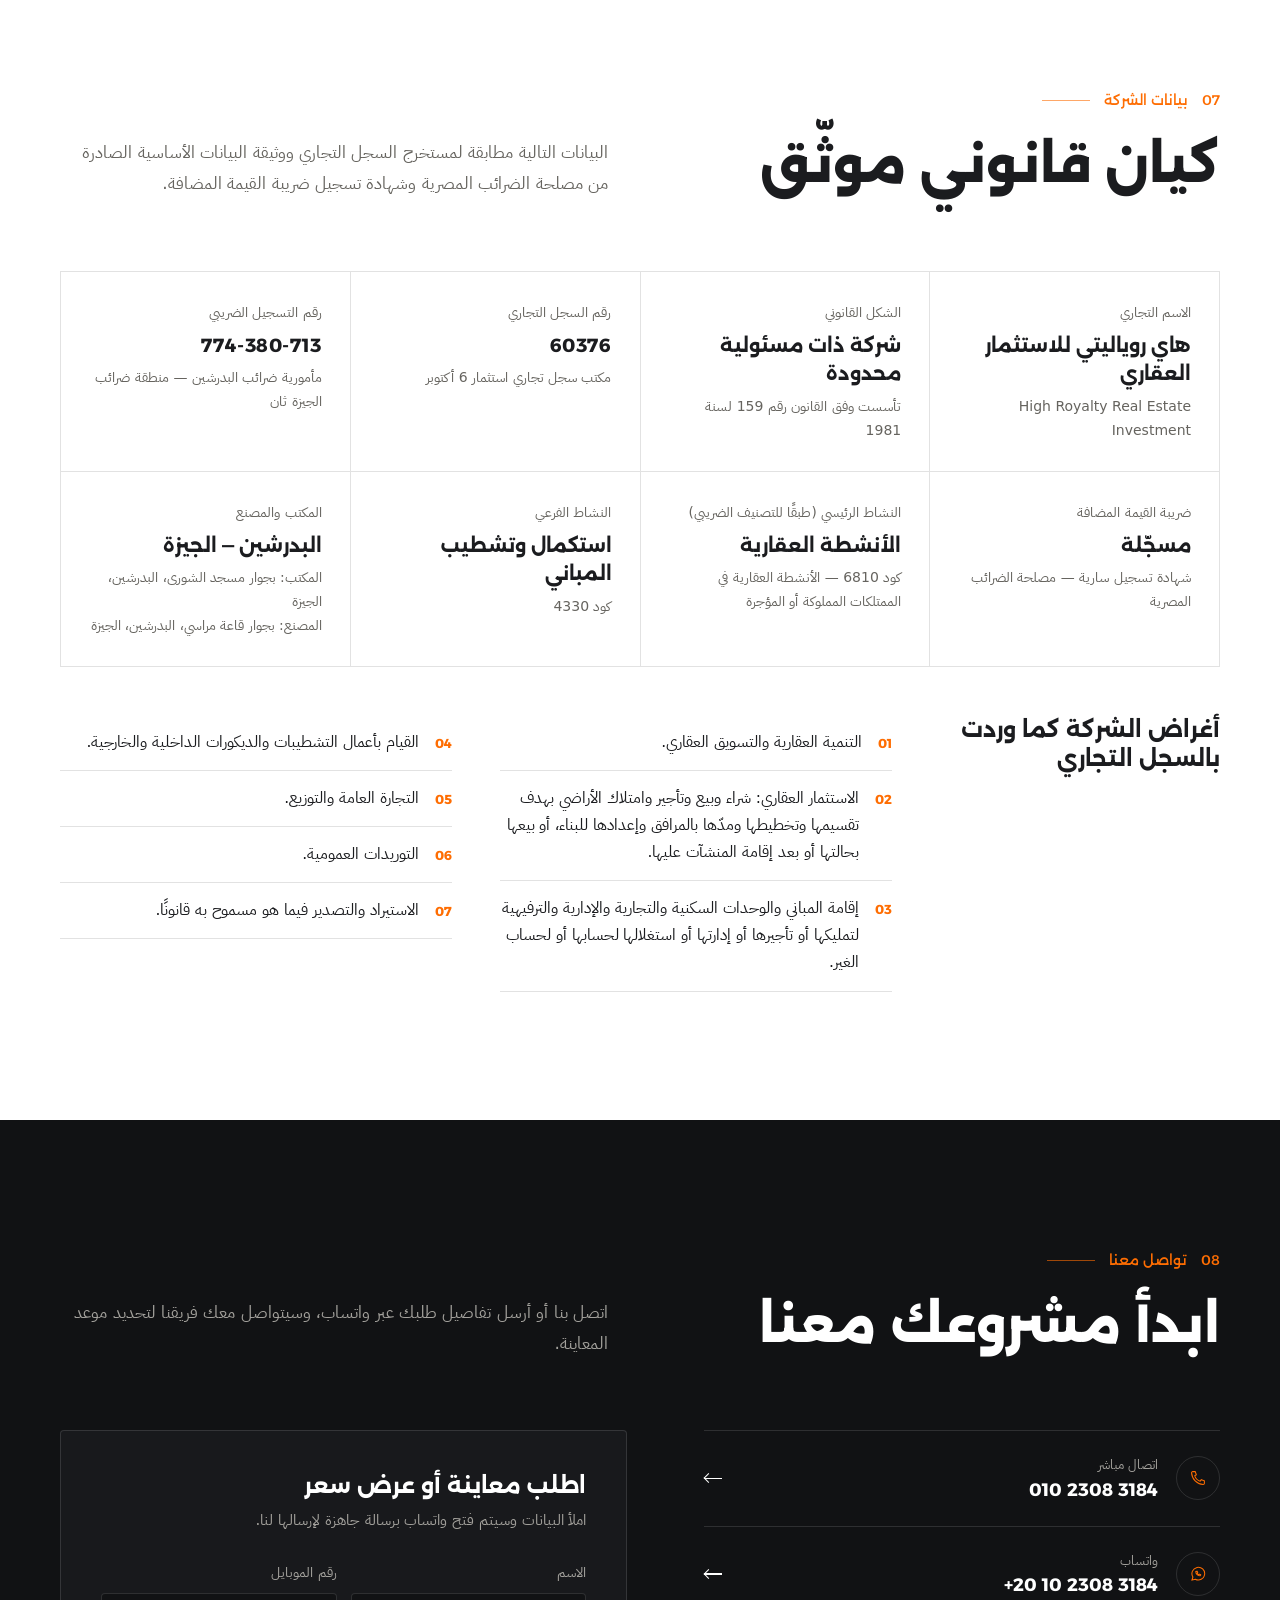
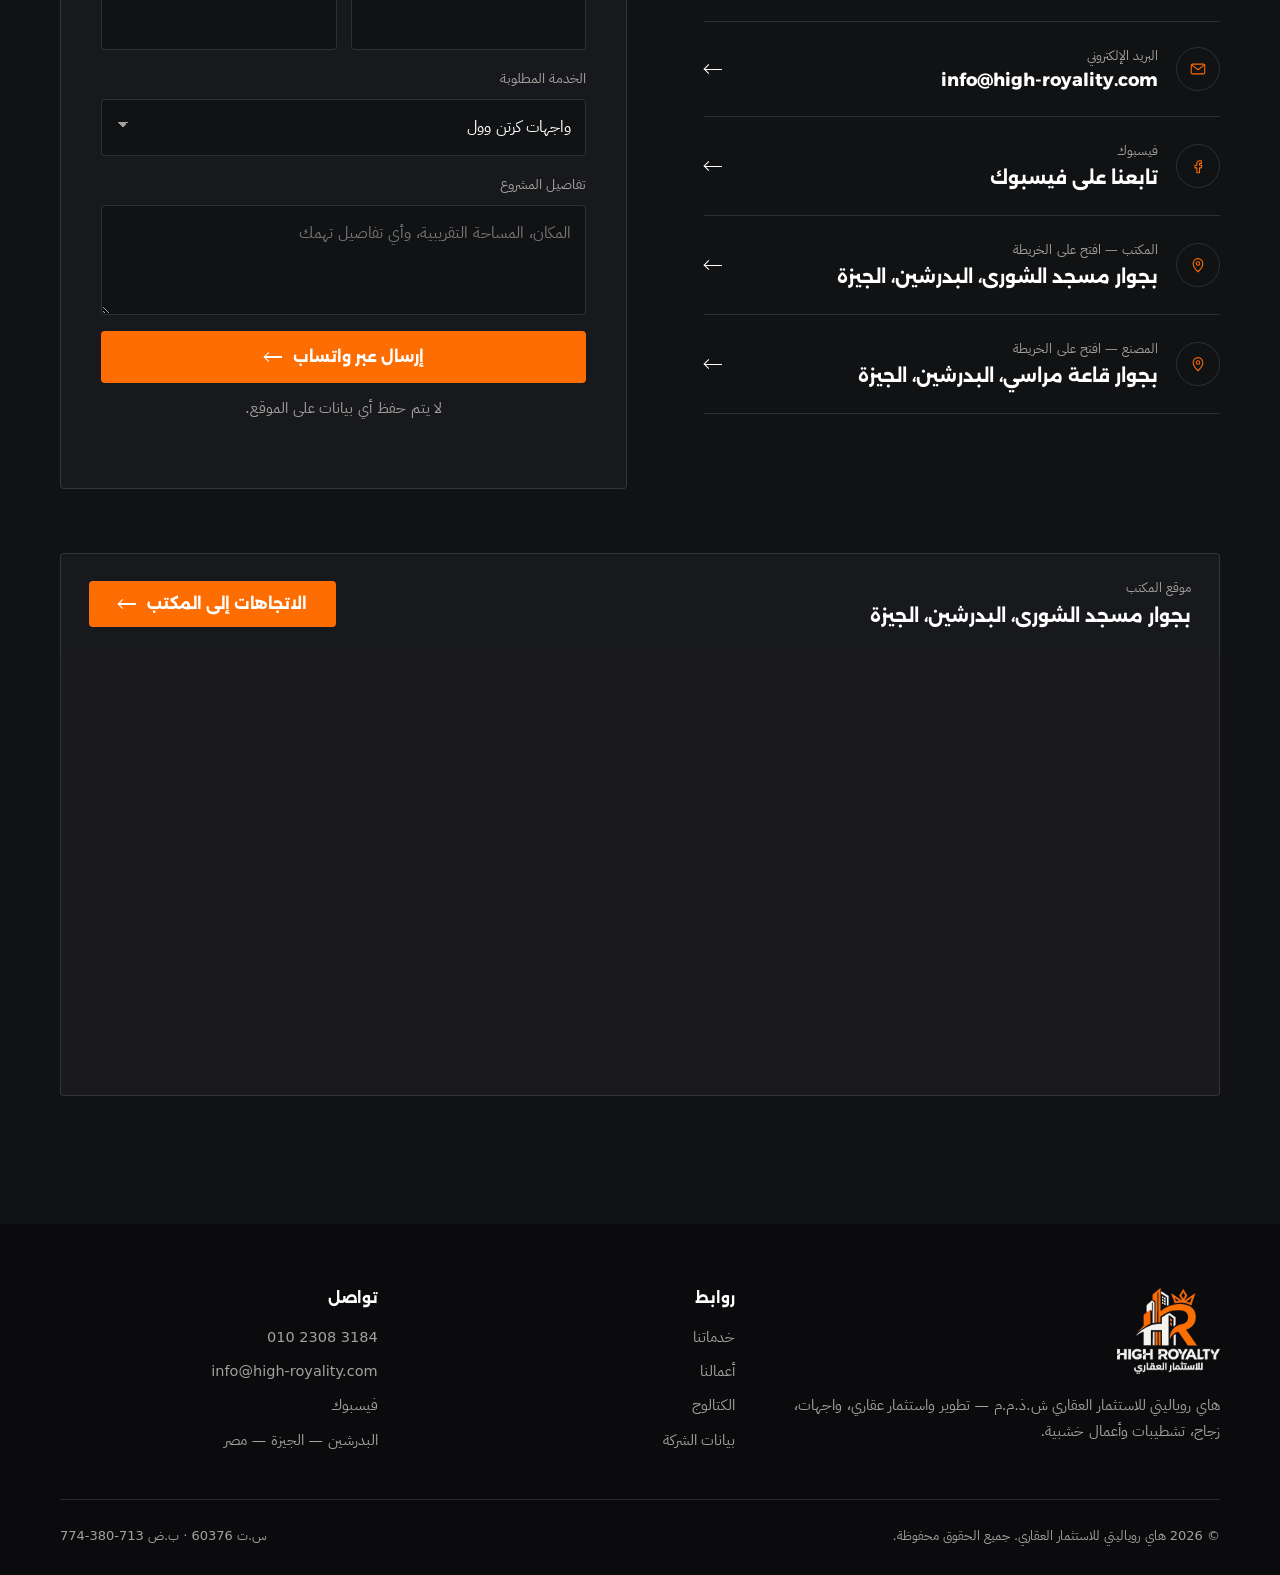
==== commit 2c23d345: "Replace contact email and add Facebook page links Co-Authored-By: Claude Opus 5.5 <noreply@anthropic" ====
--- a/index.html
+++ b/index.html
@@ -18,7 +18,7 @@
 <link rel="preload" href="assets/img/facades-01.jpg" as="image">
 <link rel="stylesheet" href="assets/css/style.css">
 <script type="application/ld+json">
-{"@context":"https://schema.org","@type":"GeneralContractor","name":"هاي روياليتي للاستثمار العقاري","alternateName":"High Royalty Real Estate Investment","legalName":"هاي روياليتي للاستثمار العقاري ش.ذ.م.م","logo":"assets/logo.png","image":"assets/img/facades-01.jpg","telephone":"+201023083184","email":"teto567788@gmail.com","taxID":"774-380-713","address":{"@type":"PostalAddress","streetAddress":"بجوار مسجد الشورى","addressLocality":"البدرشين","addressRegion":"الجيزة","addressCountry":"EG"},"geo":{"@type":"GeoCoordinates","latitude":29.855331,"longitude":31.274413},"hasMap":"https://maps.app.goo.gl/CtZucg8Tp664rLLY9"}
+{"@context":"https://schema.org","@type":"GeneralContractor","name":"هاي روياليتي للاستثمار العقاري","alternateName":"High Royalty Real Estate Investment","legalName":"هاي روياليتي للاستثمار العقاري ش.ذ.م.م","logo":"assets/logo.png","image":"assets/img/facades-01.jpg","telephone":"+201023083184","email":"info@high-royality.com","taxID":"774-380-713","address":{"@type":"PostalAddress","streetAddress":"بجوار مسجد الشورى","addressLocality":"البدرشين","addressRegion":"الجيزة","addressCountry":"EG"},"geo":{"@type":"GeoCoordinates","latitude":29.855331,"longitude":31.274413},"hasMap":"https://maps.app.goo.gl/CtZucg8Tp664rLLY9","sameAs":["https://www.facebook.com/profile.php?id=61595703740911"]}
 </script>
 </head>
 <body>
@@ -248,7 +248,8 @@
       <ul class="c-list rv">
         <li><a href="tel:+201023083184"><span class="c-ic"><svg viewBox="0 0 24 24" fill="none" stroke="currentColor" stroke-width="1.4"><path d="M5 3.5h3.2l1.6 4.2-2.1 1.4a11 11 0 0 0 7.2 7.2l1.4-2.1 4.2 1.6V19a1.6 1.6 0 0 1-1.7 1.6A16.5 16.5 0 0 1 3.4 5.2 1.6 1.6 0 0 1 5 3.5Z"/></svg></span><span><small>اتصال مباشر</small><b class="num">010 2308 3184</b></span><span class="arrow"></span></a></li>
         <li><a href="https://wa.me/201023083184" target="_blank" rel="noopener"><span class="c-ic"><svg viewBox="0 0 24 24" fill="none" stroke="currentColor" stroke-width="1.4"><path d="M4 20l1.2-4A8.5 8.5 0 1 1 8.4 19L4 20Z"/><path d="M9 8.6c.2 2.9 2.6 5.4 5.6 5.8l1.1-1.3-1.8-.9-.8.7a4 4 0 0 1-2.1-2.1l.7-.8-.9-1.8L9 8.6Z" stroke-linejoin="round"/></svg></span><span><small>واتساب</small><b class="num">+20 10 2308 3184</b></span><span class="arrow"></span></a></li>
-        <li><a href="mailto:teto567788@gmail.com"><span class="c-ic"><svg viewBox="0 0 24 24" fill="none" stroke="currentColor" stroke-width="1.4"><rect x="3" y="5.5" width="18" height="13" rx="1.5"/><path d="m3.5 6.5 8.5 6.5 8.5-6.5"/></svg></span><span><small>البريد الإلكتروني</small><b class="num">teto567788@gmail.com</b></span><span class="arrow"></span></a></li>
+        <li><a href="mailto:info@high-royality.com"><span class="c-ic"><svg viewBox="0 0 24 24" fill="none" stroke="currentColor" stroke-width="1.4"><rect x="3" y="5.5" width="18" height="13" rx="1.5"/><path d="m3.5 6.5 8.5 6.5 8.5-6.5"/></svg></span><span><small>البريد الإلكتروني</small><b class="num">info@high-royality.com</b></span><span class="arrow"></span></a></li>
+        <li><a href="https://www.facebook.com/profile.php?id=61595703740911" target="_blank" rel="noopener"><span class="c-ic"><svg viewBox="0 0 24 24" fill="none" stroke="currentColor" stroke-width="1.4"><path d="M14 8.5h2.5V5H14a3.5 3.5 0 0 0-3.5 3.5V11H8v3.5h2.5V21H14v-6.5h2.5l.5-3.5h-3V9a.5.5 0 0 1 .5-.5Z" stroke-linejoin="round"/></svg></span><span><small>فيسبوك</small><b>تابعنا على فيسبوك</b></span><span class="arrow"></span></a></li>
         <li><a href="https://www.google.com/maps/search/?api=1&amp;query=29.855331,31.274413" target="_blank" rel="noopener"><span class="c-ic"><svg viewBox="0 0 24 24" fill="none" stroke="currentColor" stroke-width="1.4"><path d="M12 21s-6.5-6.1-6.5-11a6.5 6.5 0 0 1 13 0c0 4.9-6.5 11-6.5 11Z"/><circle cx="12" cy="10" r="2.3"/></svg></span><span><small>المكتب — افتح على الخريطة</small><b>بجوار مسجد الشورى، البدرشين، الجيزة</b></span><span class="arrow"></span></a></li>
         <li><a href="https://www.google.com/maps/search/?api=1&amp;query=%D9%82%D8%A7%D8%B9%D8%A9%20%D9%85%D8%B1%D8%A7%D8%B3%D9%8A%20%D8%A7%D9%84%D8%A8%D8%AF%D8%B1%D8%B4%D9%8A%D9%86%20%D8%A7%D9%84%D8%AC%D9%8A%D8%B2%D8%A9" target="_blank" rel="noopener"><span class="c-ic"><svg viewBox="0 0 24 24" fill="none" stroke="currentColor" stroke-width="1.4"><path d="M12 21s-6.5-6.1-6.5-11a6.5 6.5 0 0 1 13 0c0 4.9-6.5 11-6.5 11Z"/><circle cx="12" cy="10" r="2.3"/></svg></span><span><small>المصنع — افتح على الخريطة</small><b>بجوار قاعة مراسي، البدرشين، الجيزة</b></span><span class="arrow"></span></a></li>
       </ul>
@@ -286,7 +287,7 @@
       <div><img src="assets/logo-light.png" alt="هاي روياليتي للاستثمار العقاري" width="1133" height="943" loading="lazy">
         <p>هاي روياليتي للاستثمار العقاري ش.ذ.م.م — تطوير واستثمار عقاري، واجهات، زجاج، تشطيبات وأعمال خشبية.</p></div>
       <div><h4>روابط</h4><ul><li><a href="#services">خدماتنا</a></li><li><a href="#projects">أعمالنا</a></li><li><a href="catalog/index.html">الكتالوج</a></li><li><a href="#company">بيانات الشركة</a></li></ul></div>
-      <div><h4>تواصل</h4><ul><li><a href="tel:+201023083184" class="ltr">010 2308 3184</a></li><li><a href="mailto:teto567788@gmail.com" class="ltr">teto567788@gmail.com</a></li><li>البدرشين — الجيزة — مصر</li></ul></div>
+      <div><h4>تواصل</h4><ul><li><a href="tel:+201023083184" class="ltr">010 2308 3184</a></li><li><a href="mailto:info@high-royality.com" class="ltr">info@high-royality.com</a></li><li><a href="https://www.facebook.com/profile.php?id=61595703740911" target="_blank" rel="noopener">فيسبوك</a></li><li>البدرشين — الجيزة — مصر</li></ul></div>
     </div>
     <div class="f-bot"><span>© <span id="yr">2026</span> هاي روياليتي للاستثمار العقاري. جميع الحقوق محفوظة.</span><span>س.ت <span class="ltr">60376</span> · ب.ض <span class="ltr">774-380-713</span></span></div>
   </div>
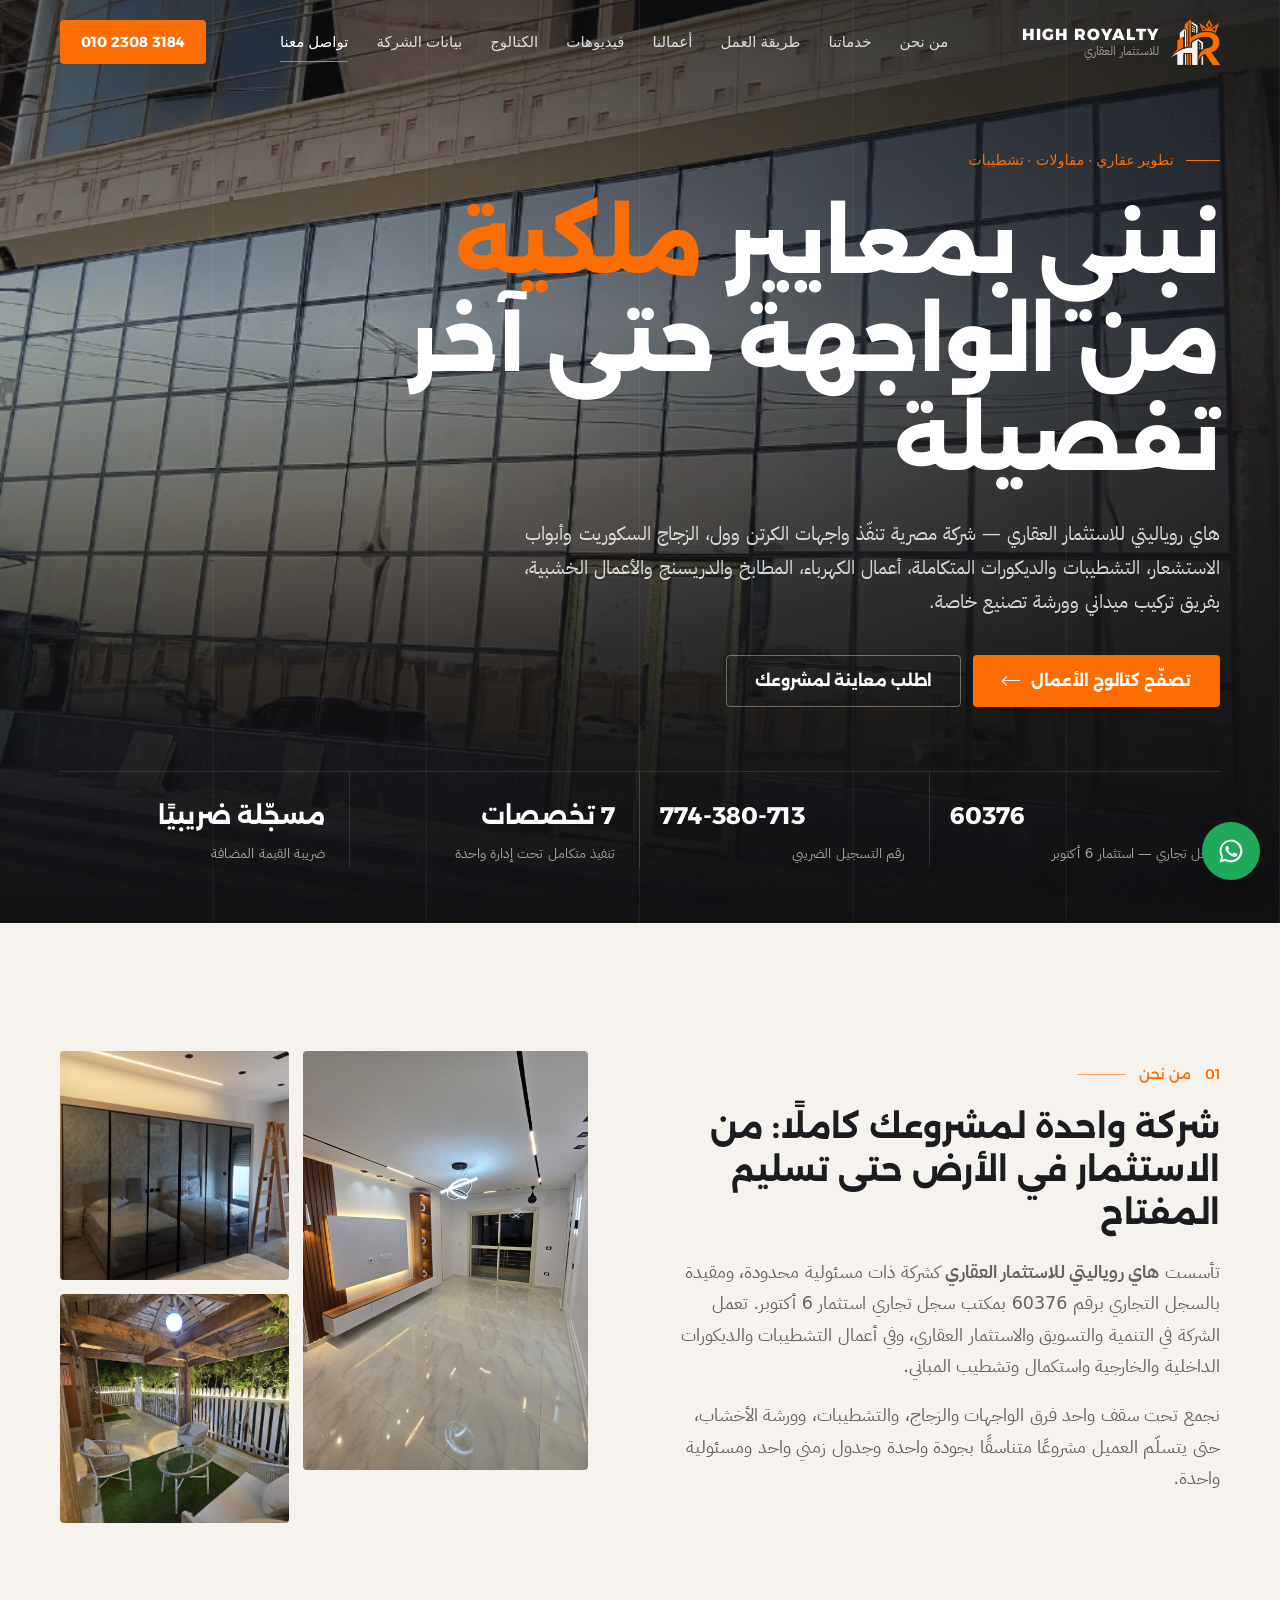
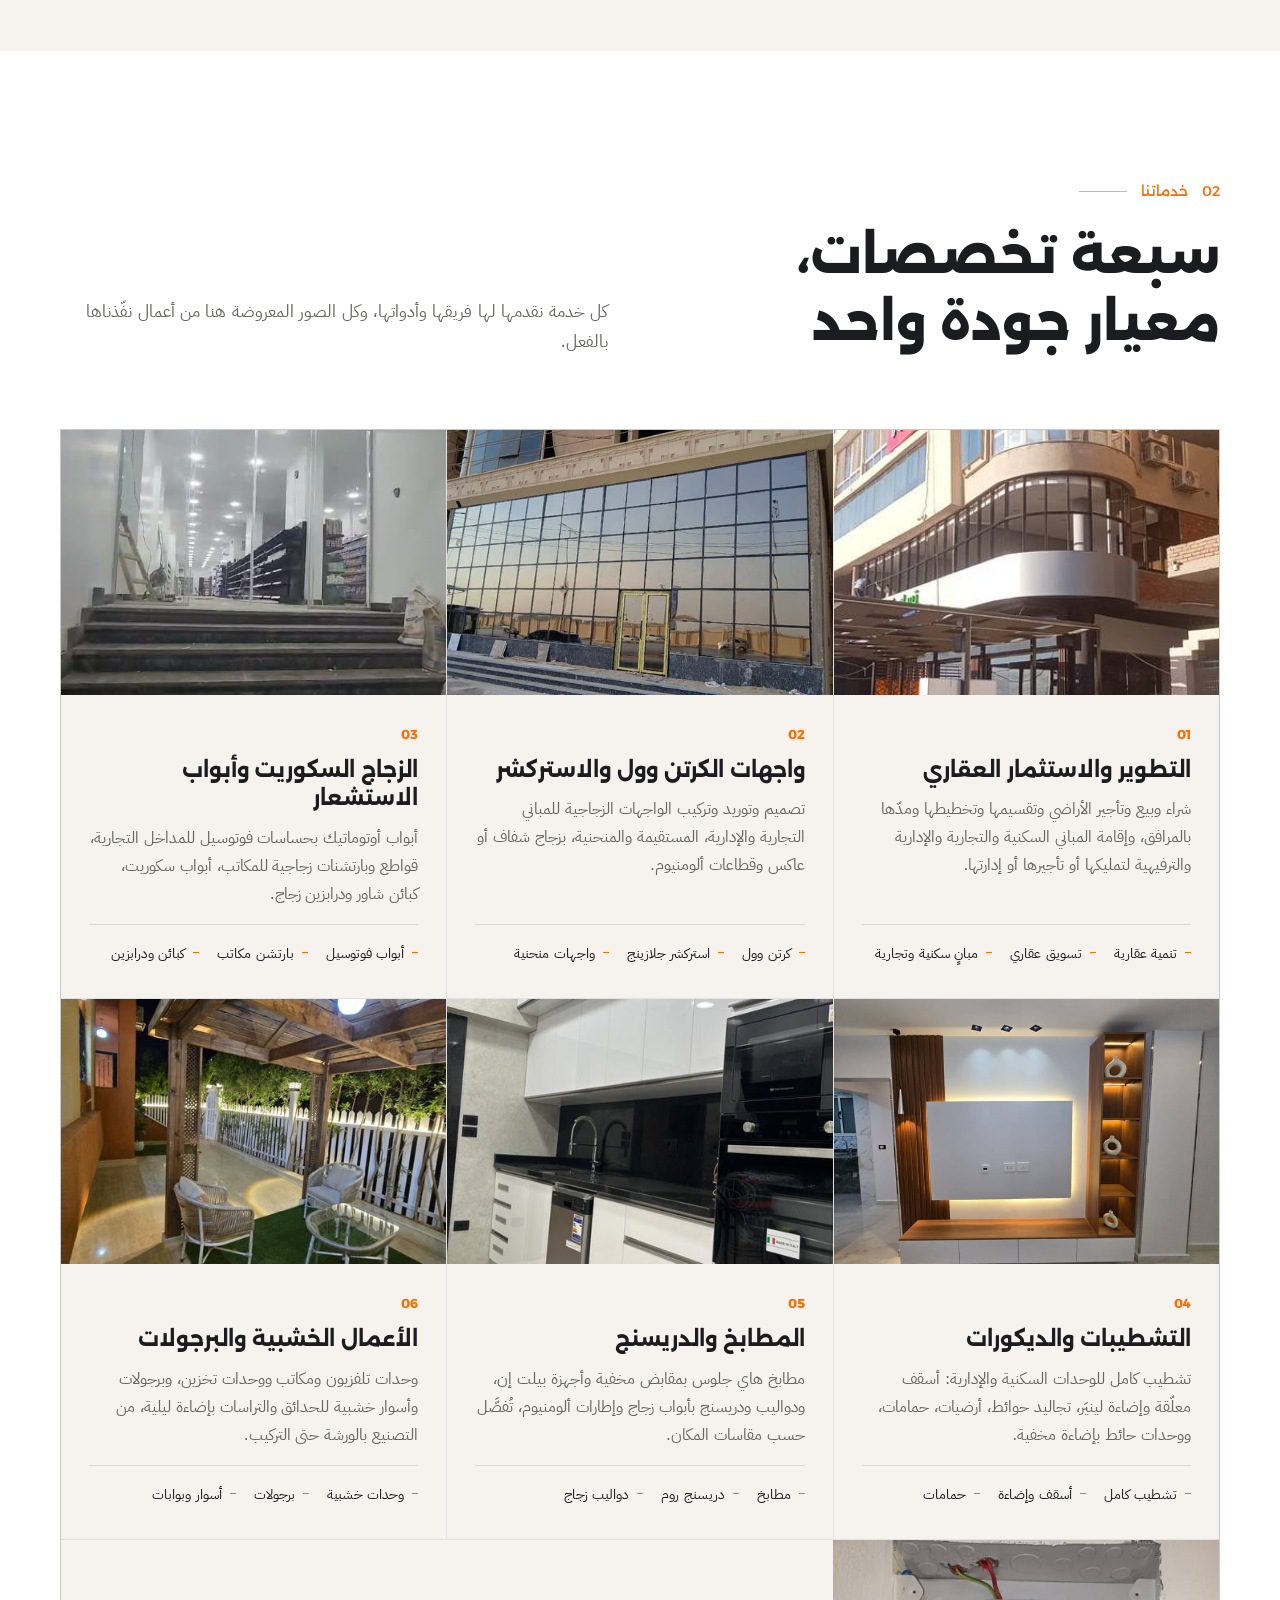
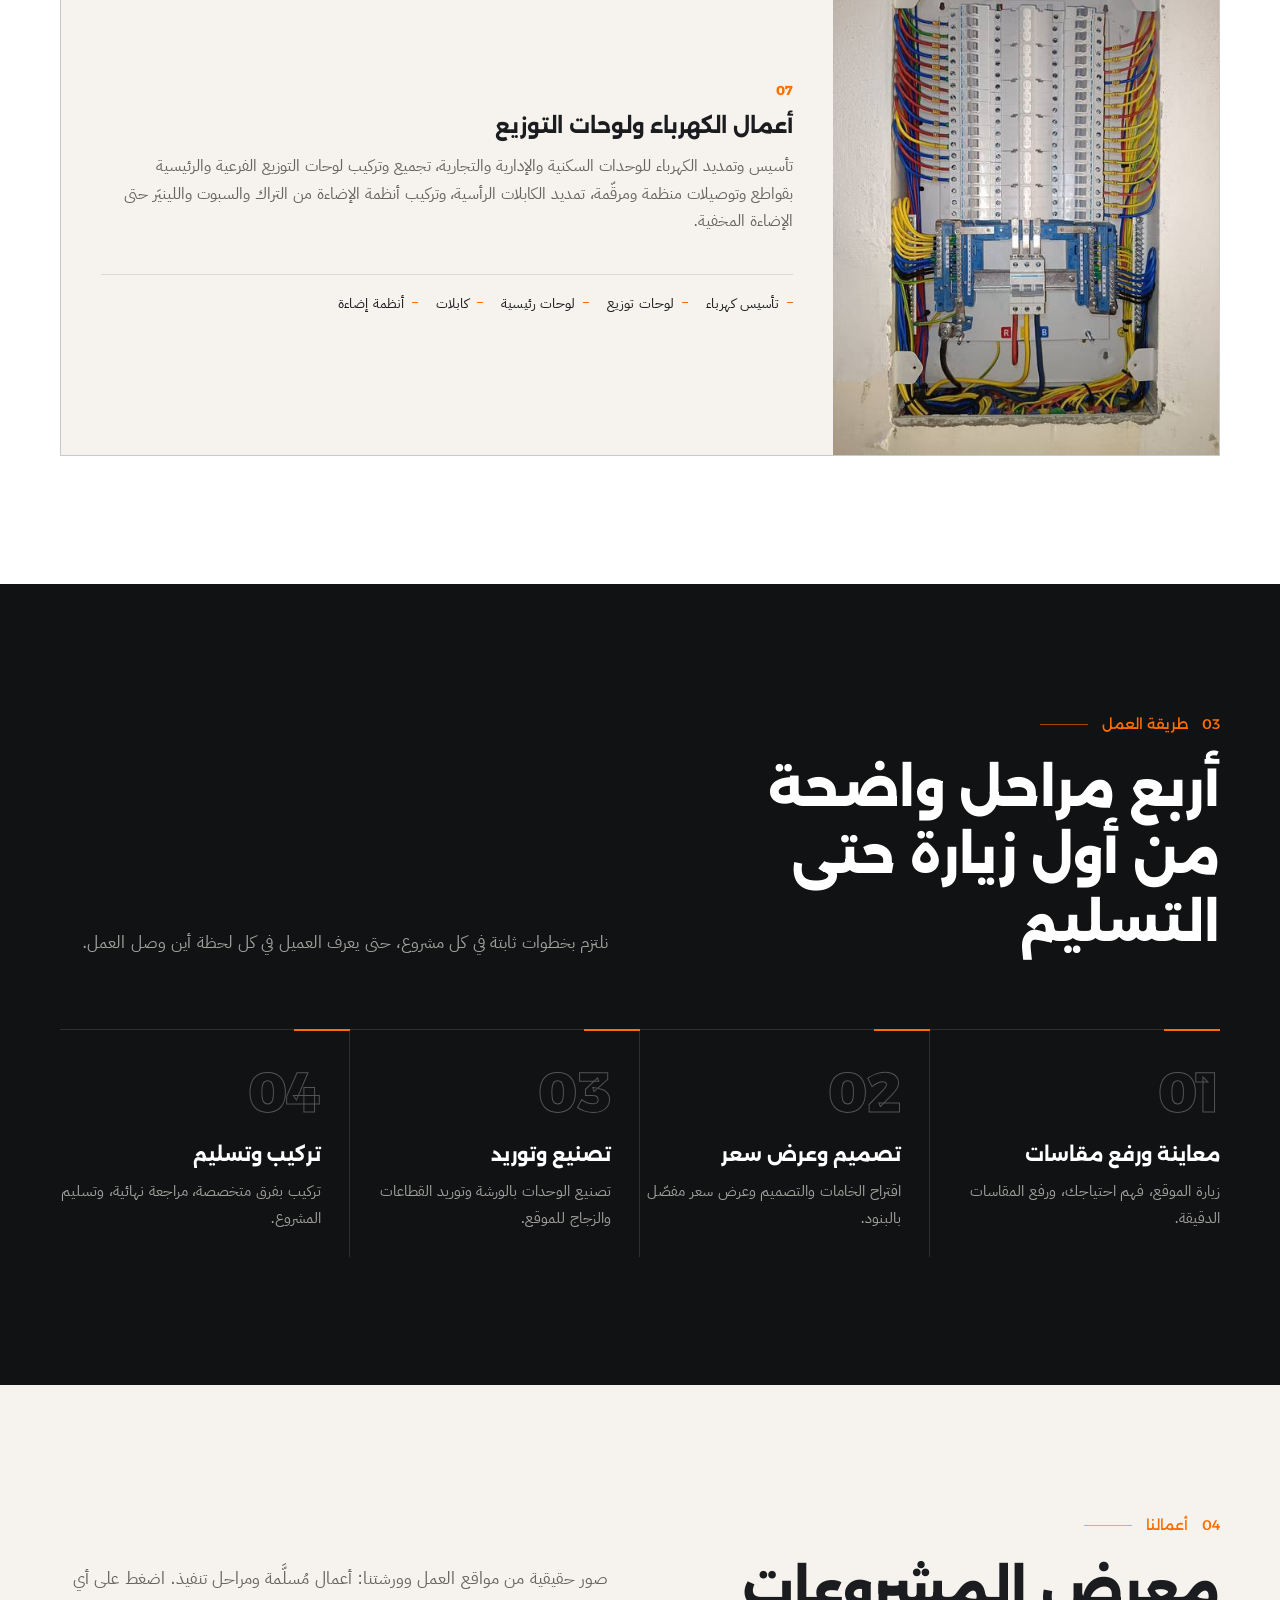
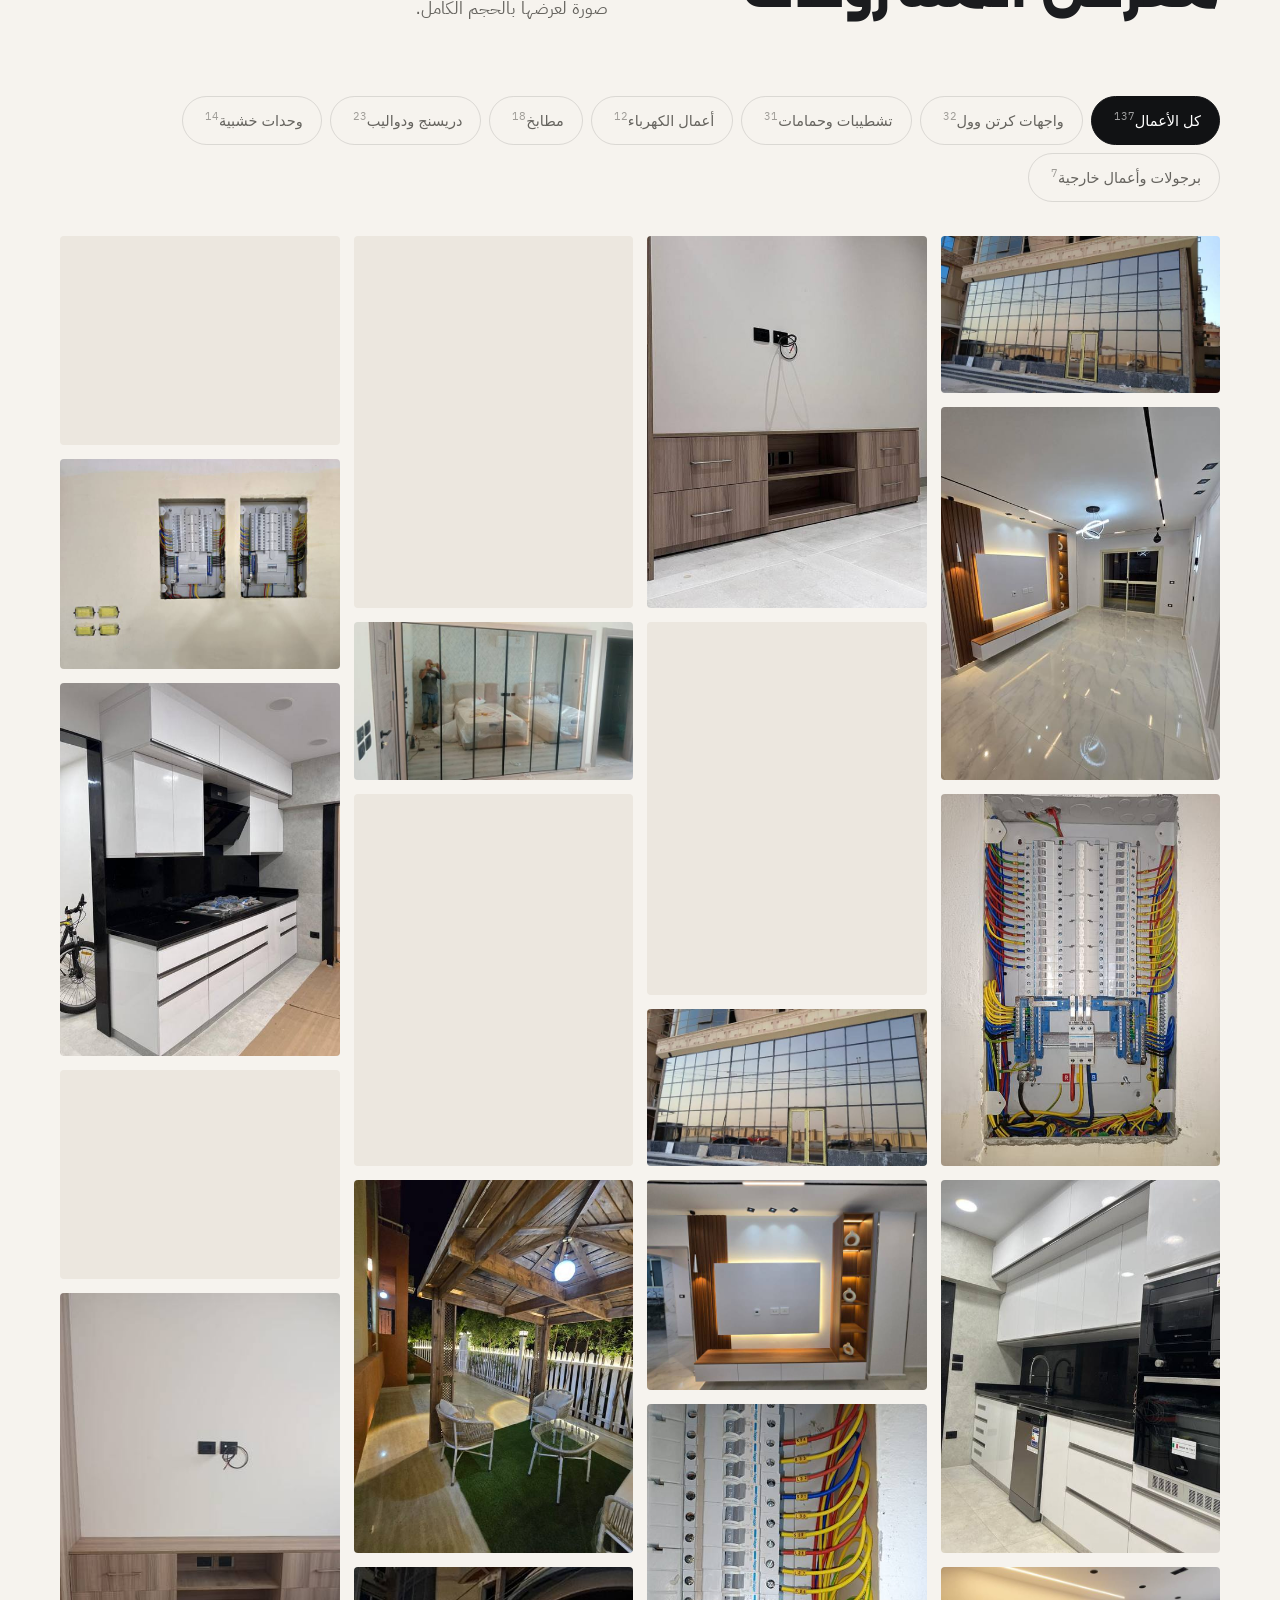
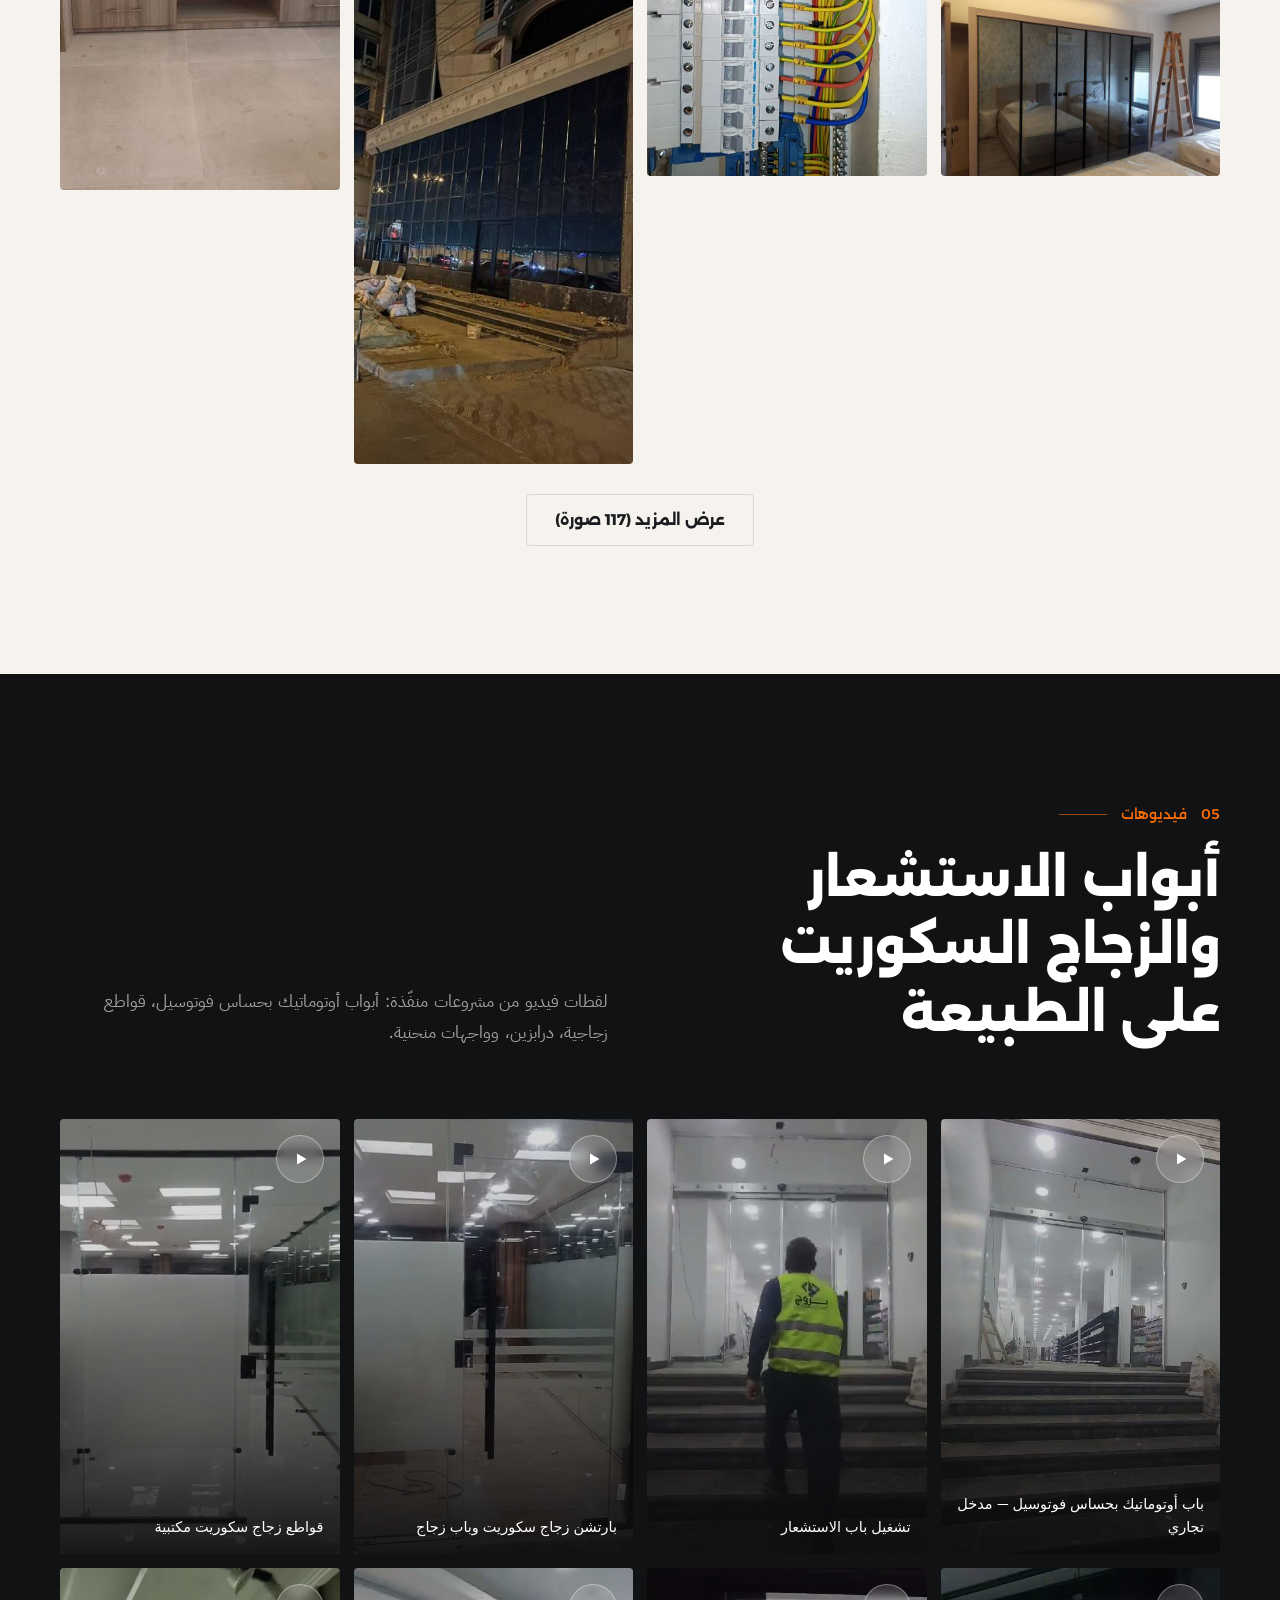
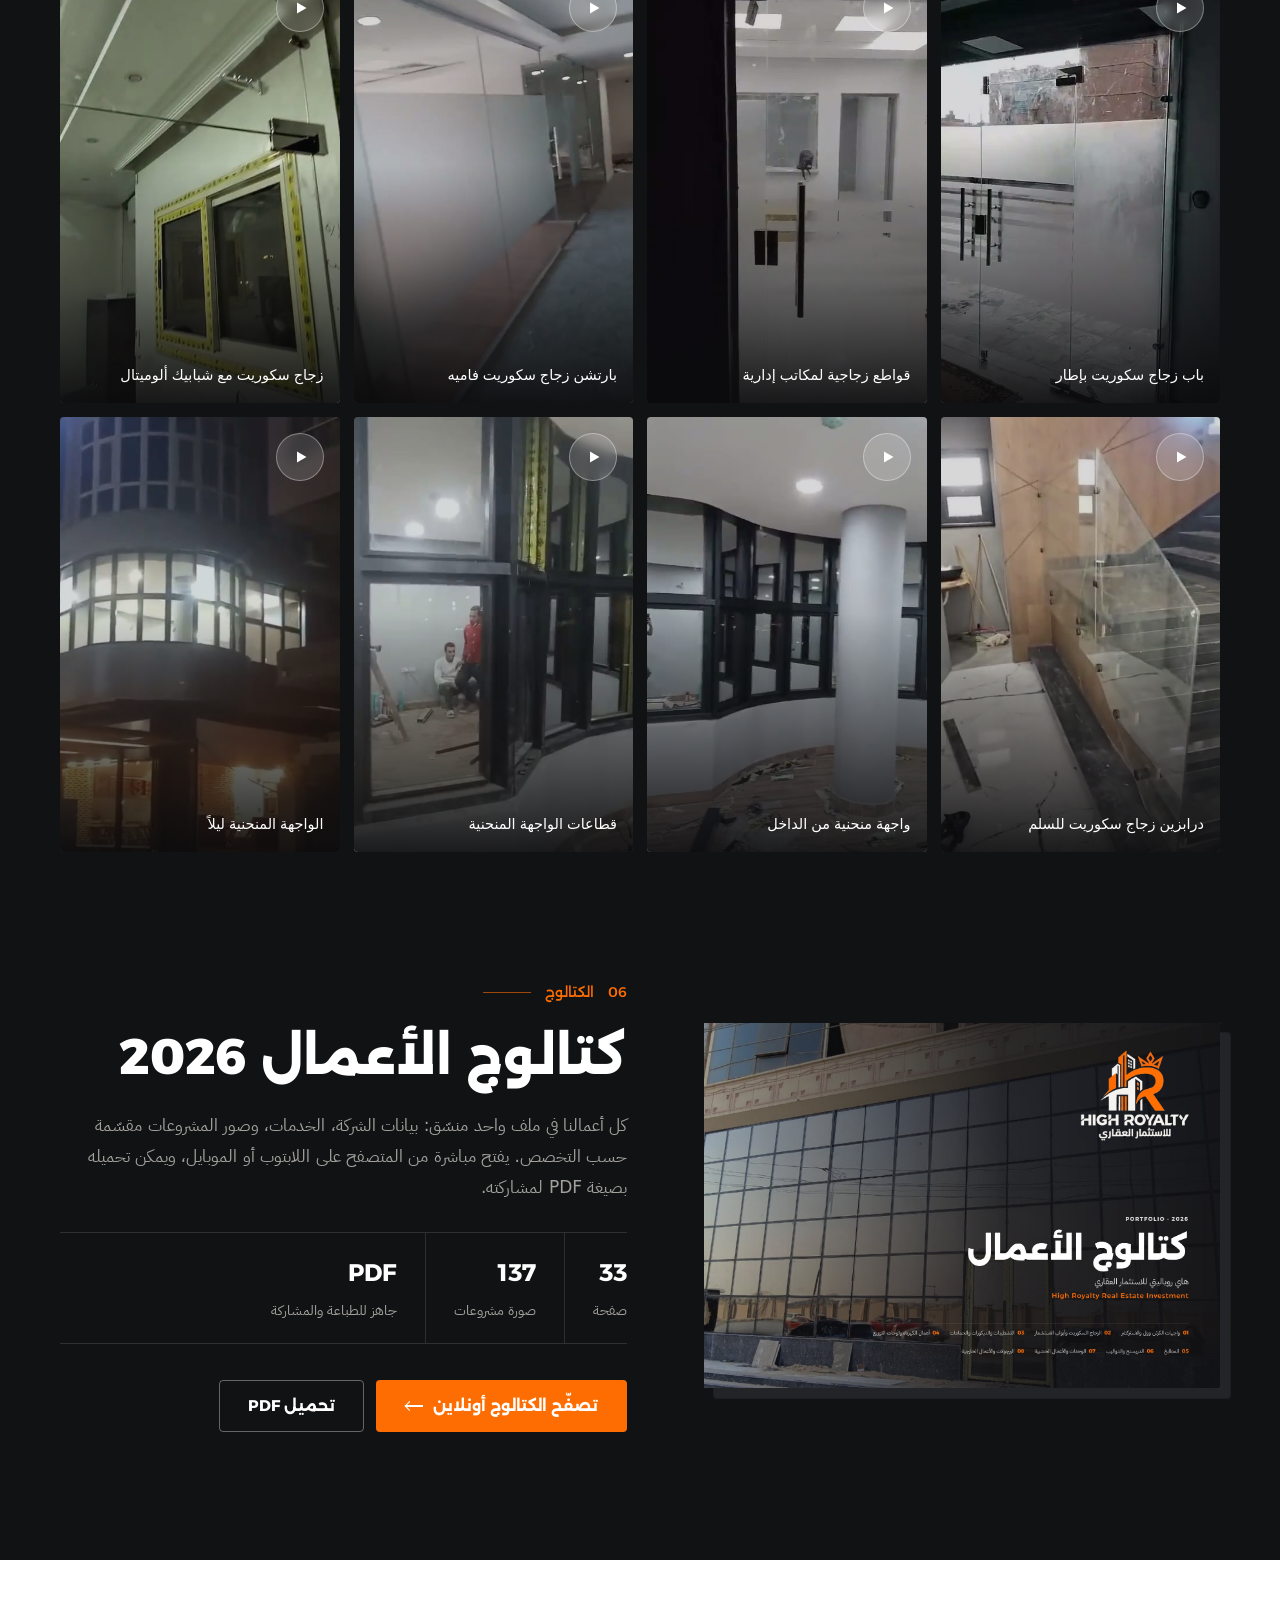
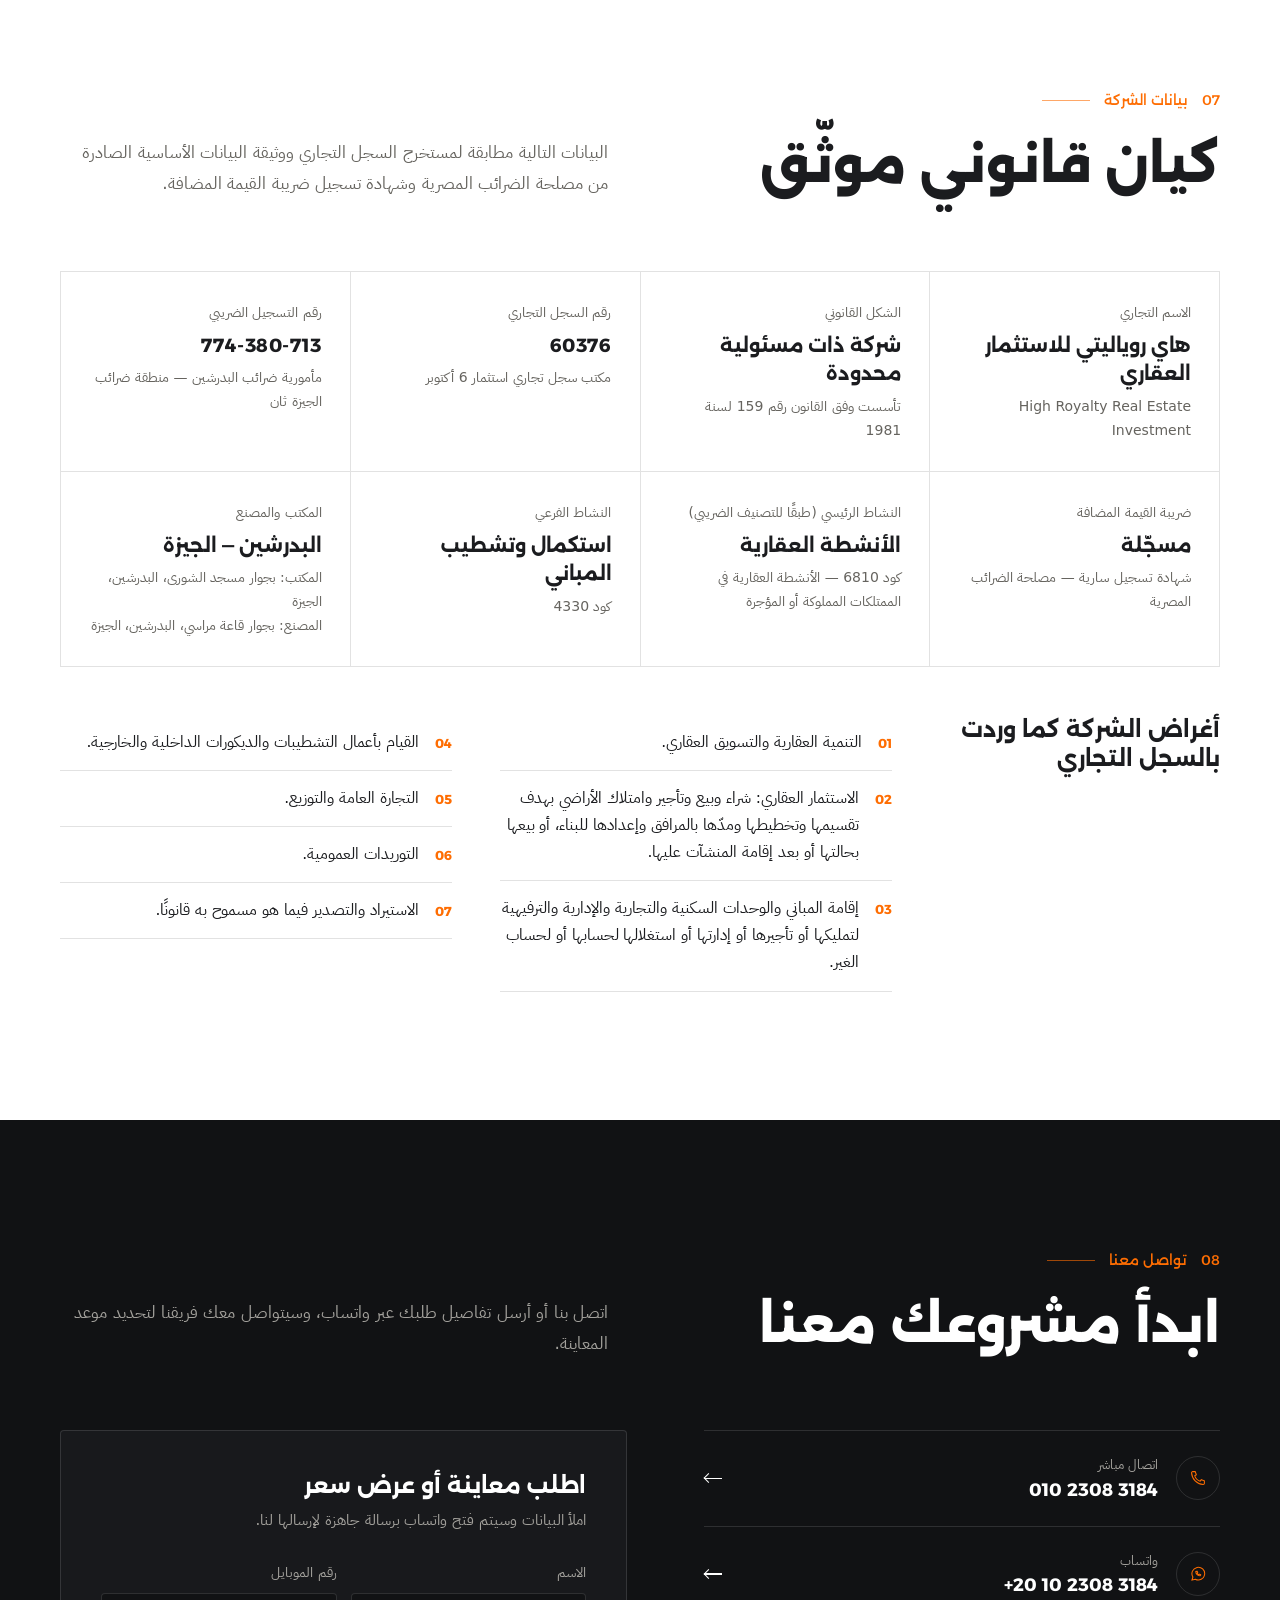
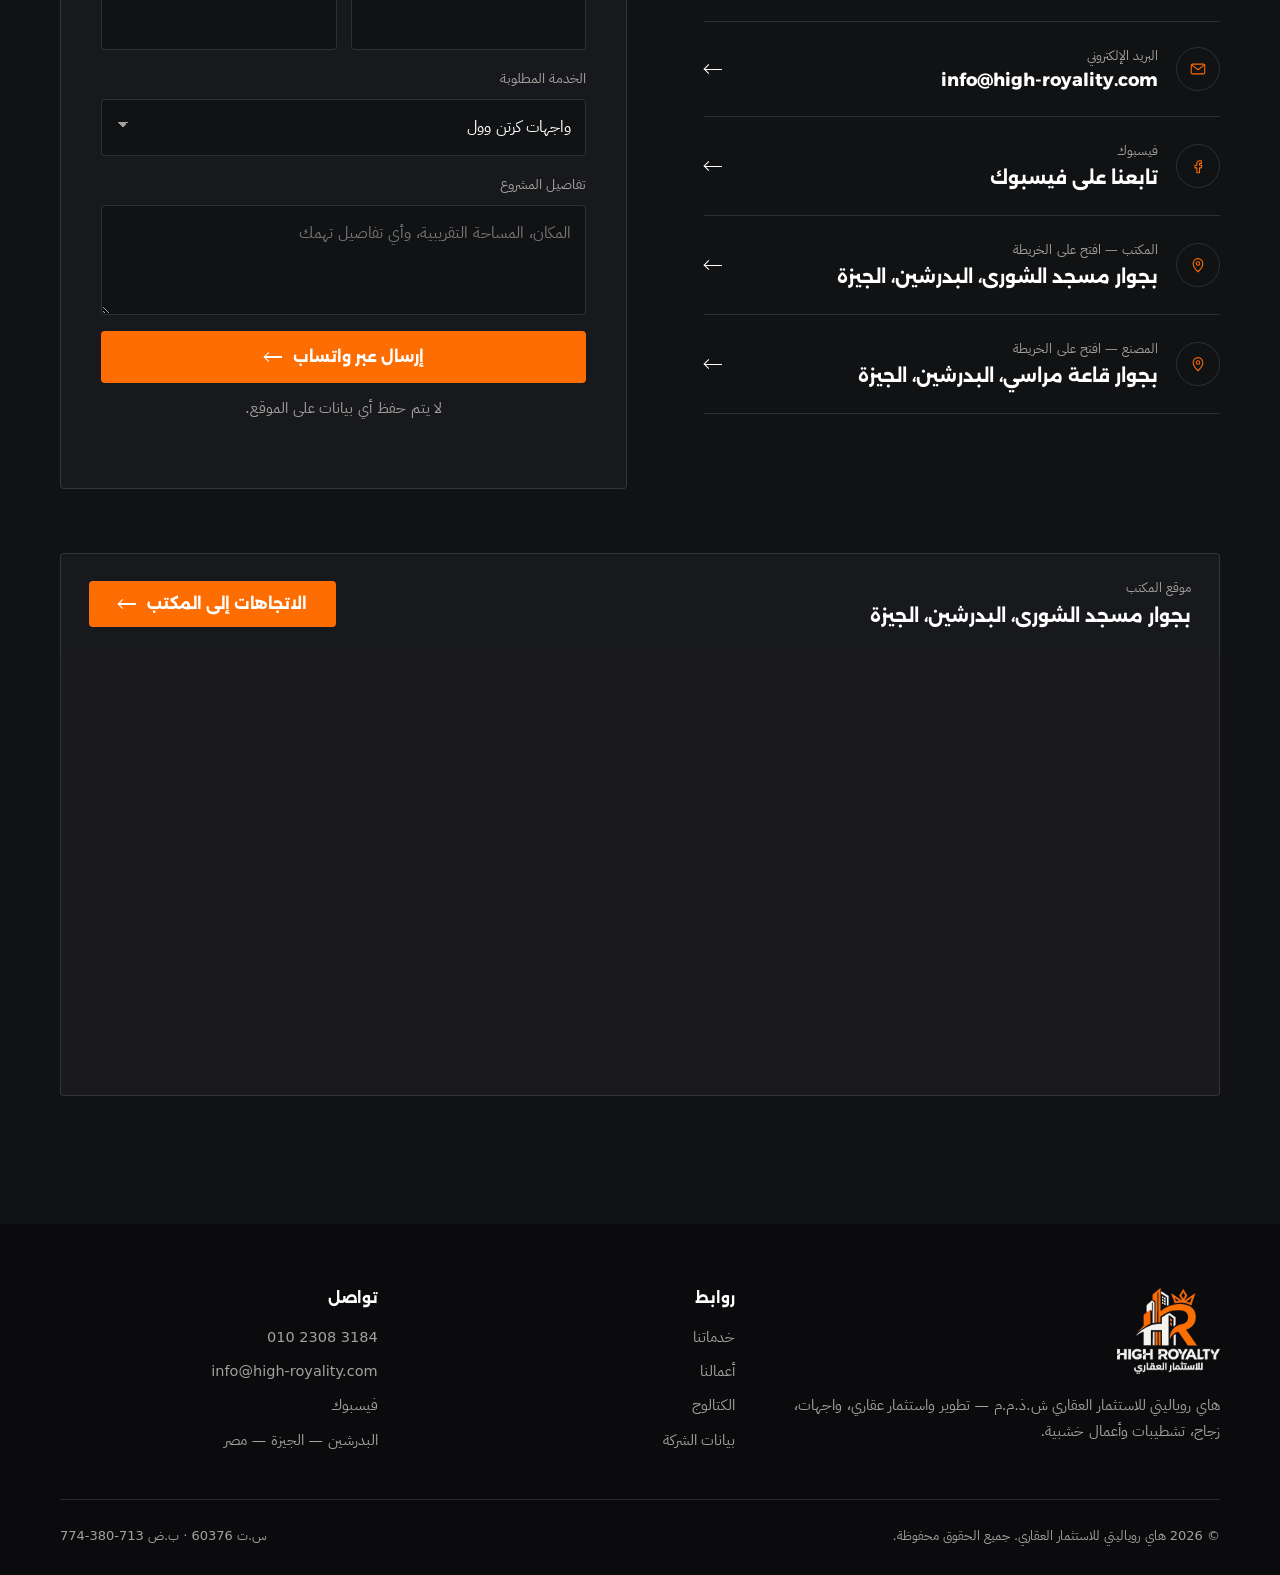
==== commit b8913c4e: "Fix Facebook page link Co-Authored-By: Claude Opus 5.5 <noreply@anthropic.com>" ====
--- a/index.html
+++ b/index.html
@@ -18,7 +18,7 @@
 <link rel="preload" href="assets/img/facades-01.jpg" as="image">
 <link rel="stylesheet" href="assets/css/style.css">
 <script type="application/ld+json">
-{"@context":"https://schema.org","@type":"GeneralContractor","name":"هاي روياليتي للاستثمار العقاري","alternateName":"High Royalty Real Estate Investment","legalName":"هاي روياليتي للاستثمار العقاري ش.ذ.م.م","logo":"assets/logo.png","image":"assets/img/facades-01.jpg","telephone":"+201023083184","email":"info@high-royality.com","taxID":"774-380-713","address":{"@type":"PostalAddress","streetAddress":"بجوار مسجد الشورى","addressLocality":"البدرشين","addressRegion":"الجيزة","addressCountry":"EG"},"geo":{"@type":"GeoCoordinates","latitude":29.855331,"longitude":31.274413},"hasMap":"https://maps.app.goo.gl/CtZucg8Tp664rLLY9","sameAs":["https://www.facebook.com/profile.php?id=61595703740911"]}
+{"@context":"https://schema.org","@type":"GeneralContractor","name":"هاي روياليتي للاستثمار العقاري","alternateName":"High Royalty Real Estate Investment","legalName":"هاي روياليتي للاستثمار العقاري ش.ذ.م.م","logo":"assets/logo.png","image":"assets/img/facades-01.jpg","telephone":"+201023083184","email":"info@high-royality.com","taxID":"774-380-713","address":{"@type":"PostalAddress","streetAddress":"بجوار مسجد الشورى","addressLocality":"البدرشين","addressRegion":"الجيزة","addressCountry":"EG"},"geo":{"@type":"GeoCoordinates","latitude":29.855331,"longitude":31.274413},"hasMap":"https://maps.app.goo.gl/CtZucg8Tp664rLLY9","sameAs":["https://www.facebook.com/profile.php?id=61594925926843"]}
 </script>
 </head>
 <body>
@@ -249,7 +249,7 @@
         <li><a href="tel:+201023083184"><span class="c-ic"><svg viewBox="0 0 24 24" fill="none" stroke="currentColor" stroke-width="1.4"><path d="M5 3.5h3.2l1.6 4.2-2.1 1.4a11 11 0 0 0 7.2 7.2l1.4-2.1 4.2 1.6V19a1.6 1.6 0 0 1-1.7 1.6A16.5 16.5 0 0 1 3.4 5.2 1.6 1.6 0 0 1 5 3.5Z"/></svg></span><span><small>اتصال مباشر</small><b class="num">010 2308 3184</b></span><span class="arrow"></span></a></li>
         <li><a href="https://wa.me/201023083184" target="_blank" rel="noopener"><span class="c-ic"><svg viewBox="0 0 24 24" fill="none" stroke="currentColor" stroke-width="1.4"><path d="M4 20l1.2-4A8.5 8.5 0 1 1 8.4 19L4 20Z"/><path d="M9 8.6c.2 2.9 2.6 5.4 5.6 5.8l1.1-1.3-1.8-.9-.8.7a4 4 0 0 1-2.1-2.1l.7-.8-.9-1.8L9 8.6Z" stroke-linejoin="round"/></svg></span><span><small>واتساب</small><b class="num">+20 10 2308 3184</b></span><span class="arrow"></span></a></li>
         <li><a href="mailto:info@high-royality.com"><span class="c-ic"><svg viewBox="0 0 24 24" fill="none" stroke="currentColor" stroke-width="1.4"><rect x="3" y="5.5" width="18" height="13" rx="1.5"/><path d="m3.5 6.5 8.5 6.5 8.5-6.5"/></svg></span><span><small>البريد الإلكتروني</small><b class="num">info@high-royality.com</b></span><span class="arrow"></span></a></li>
-        <li><a href="https://www.facebook.com/profile.php?id=61595703740911" target="_blank" rel="noopener"><span class="c-ic"><svg viewBox="0 0 24 24" fill="none" stroke="currentColor" stroke-width="1.4"><path d="M14 8.5h2.5V5H14a3.5 3.5 0 0 0-3.5 3.5V11H8v3.5h2.5V21H14v-6.5h2.5l.5-3.5h-3V9a.5.5 0 0 1 .5-.5Z" stroke-linejoin="round"/></svg></span><span><small>فيسبوك</small><b>تابعنا على فيسبوك</b></span><span class="arrow"></span></a></li>
+        <li><a href="https://www.facebook.com/profile.php?id=61594925926843" target="_blank" rel="noopener"><span class="c-ic"><svg viewBox="0 0 24 24" fill="none" stroke="currentColor" stroke-width="1.4"><path d="M14 8.5h2.5V5H14a3.5 3.5 0 0 0-3.5 3.5V11H8v3.5h2.5V21H14v-6.5h2.5l.5-3.5h-3V9a.5.5 0 0 1 .5-.5Z" stroke-linejoin="round"/></svg></span><span><small>فيسبوك</small><b>تابعنا على فيسبوك</b></span><span class="arrow"></span></a></li>
         <li><a href="https://www.google.com/maps/search/?api=1&amp;query=29.855331,31.274413" target="_blank" rel="noopener"><span class="c-ic"><svg viewBox="0 0 24 24" fill="none" stroke="currentColor" stroke-width="1.4"><path d="M12 21s-6.5-6.1-6.5-11a6.5 6.5 0 0 1 13 0c0 4.9-6.5 11-6.5 11Z"/><circle cx="12" cy="10" r="2.3"/></svg></span><span><small>المكتب — افتح على الخريطة</small><b>بجوار مسجد الشورى، البدرشين، الجيزة</b></span><span class="arrow"></span></a></li>
         <li><a href="https://www.google.com/maps/search/?api=1&amp;query=%D9%82%D8%A7%D8%B9%D8%A9%20%D9%85%D8%B1%D8%A7%D8%B3%D9%8A%20%D8%A7%D9%84%D8%A8%D8%AF%D8%B1%D8%B4%D9%8A%D9%86%20%D8%A7%D9%84%D8%AC%D9%8A%D8%B2%D8%A9" target="_blank" rel="noopener"><span class="c-ic"><svg viewBox="0 0 24 24" fill="none" stroke="currentColor" stroke-width="1.4"><path d="M12 21s-6.5-6.1-6.5-11a6.5 6.5 0 0 1 13 0c0 4.9-6.5 11-6.5 11Z"/><circle cx="12" cy="10" r="2.3"/></svg></span><span><small>المصنع — افتح على الخريطة</small><b>بجوار قاعة مراسي، البدرشين، الجيزة</b></span><span class="arrow"></span></a></li>
       </ul>
@@ -287,7 +287,7 @@
       <div><img src="assets/logo-light.png" alt="هاي روياليتي للاستثمار العقاري" width="1133" height="943" loading="lazy">
         <p>هاي روياليتي للاستثمار العقاري ش.ذ.م.م — تطوير واستثمار عقاري، واجهات، زجاج، تشطيبات وأعمال خشبية.</p></div>
       <div><h4>روابط</h4><ul><li><a href="#services">خدماتنا</a></li><li><a href="#projects">أعمالنا</a></li><li><a href="catalog/index.html">الكتالوج</a></li><li><a href="#company">بيانات الشركة</a></li></ul></div>
-      <div><h4>تواصل</h4><ul><li><a href="tel:+201023083184" class="ltr">010 2308 3184</a></li><li><a href="mailto:info@high-royality.com" class="ltr">info@high-royality.com</a></li><li><a href="https://www.facebook.com/profile.php?id=61595703740911" target="_blank" rel="noopener">فيسبوك</a></li><li>البدرشين — الجيزة — مصر</li></ul></div>
+      <div><h4>تواصل</h4><ul><li><a href="tel:+201023083184" class="ltr">010 2308 3184</a></li><li><a href="mailto:info@high-royality.com" class="ltr">info@high-royality.com</a></li><li><a href="https://www.facebook.com/profile.php?id=61594925926843" target="_blank" rel="noopener">فيسبوك</a></li><li>البدرشين — الجيزة — مصر</li></ul></div>
     </div>
     <div class="f-bot"><span>© <span id="yr">2026</span> هاي روياليتي للاستثمار العقاري. جميع الحقوق محفوظة.</span><span>س.ت <span class="ltr">60376</span> · ب.ض <span class="ltr">774-380-713</span></span></div>
   </div>
